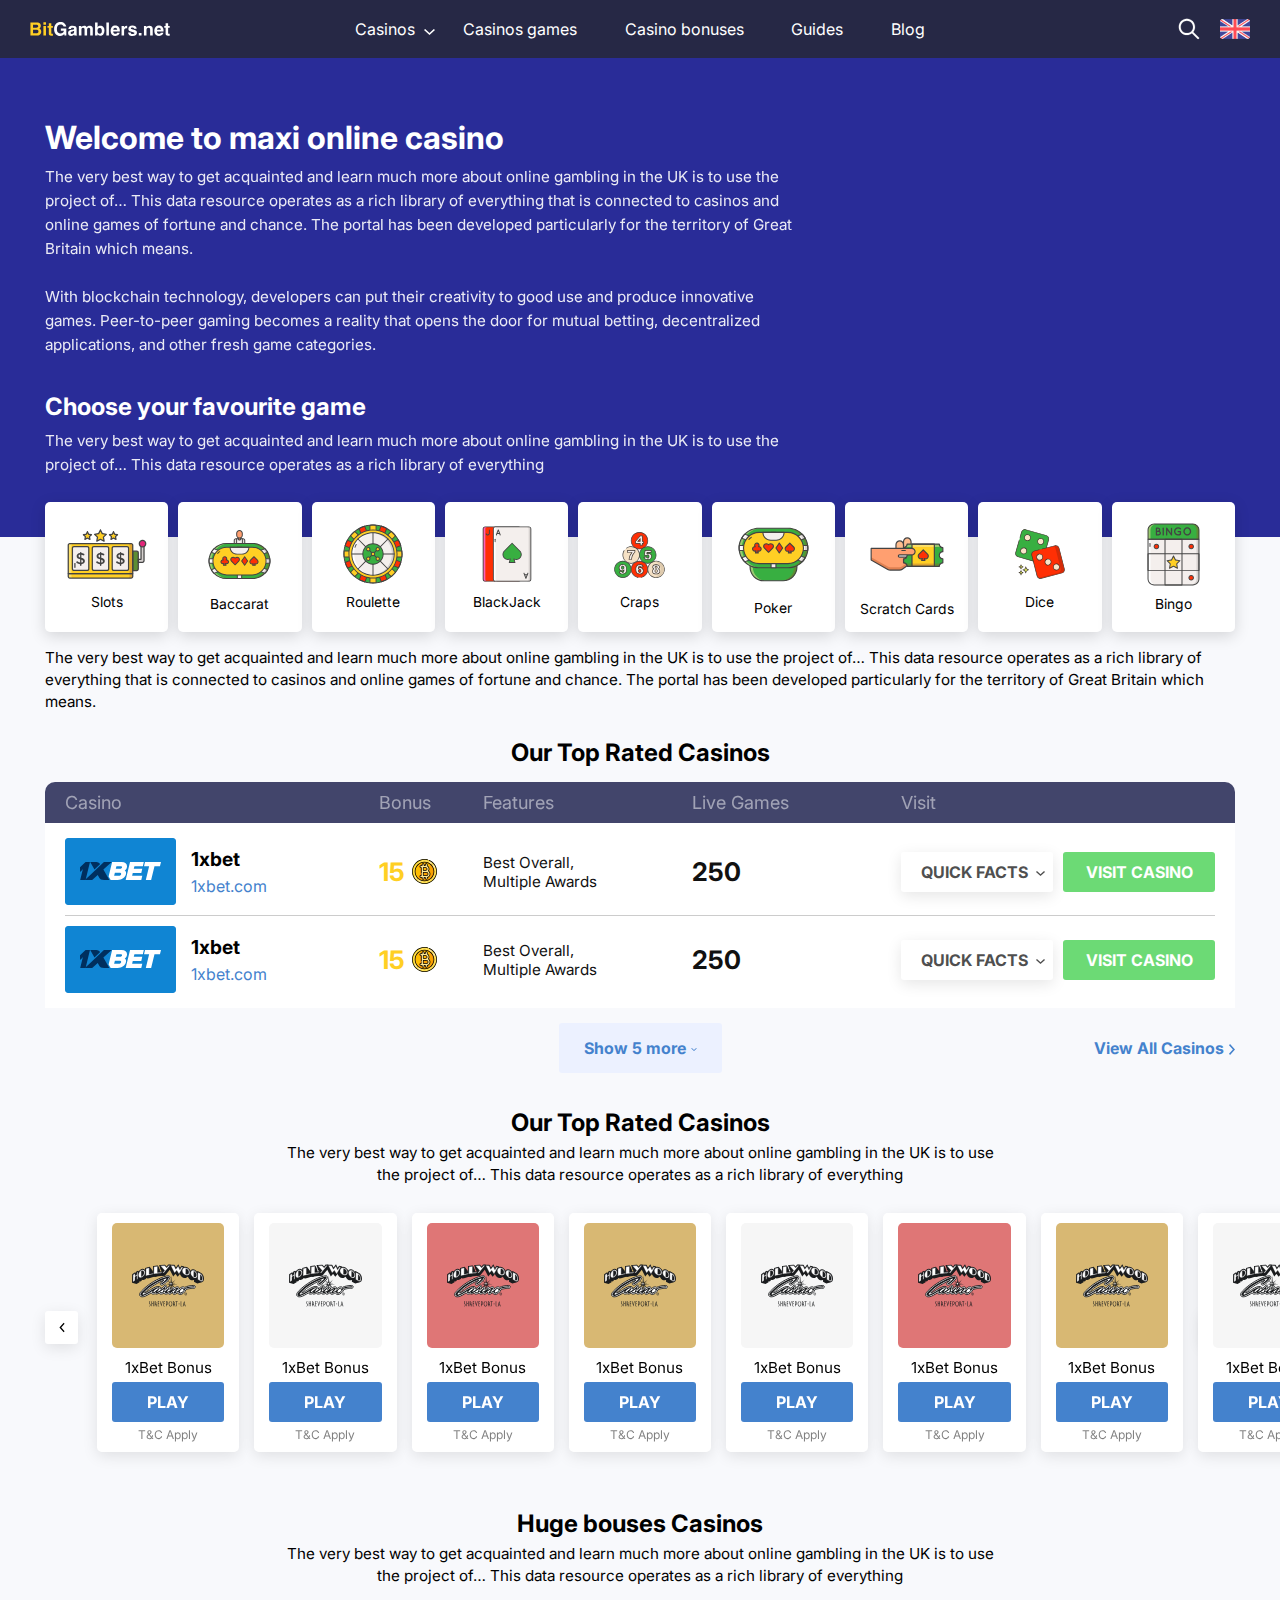
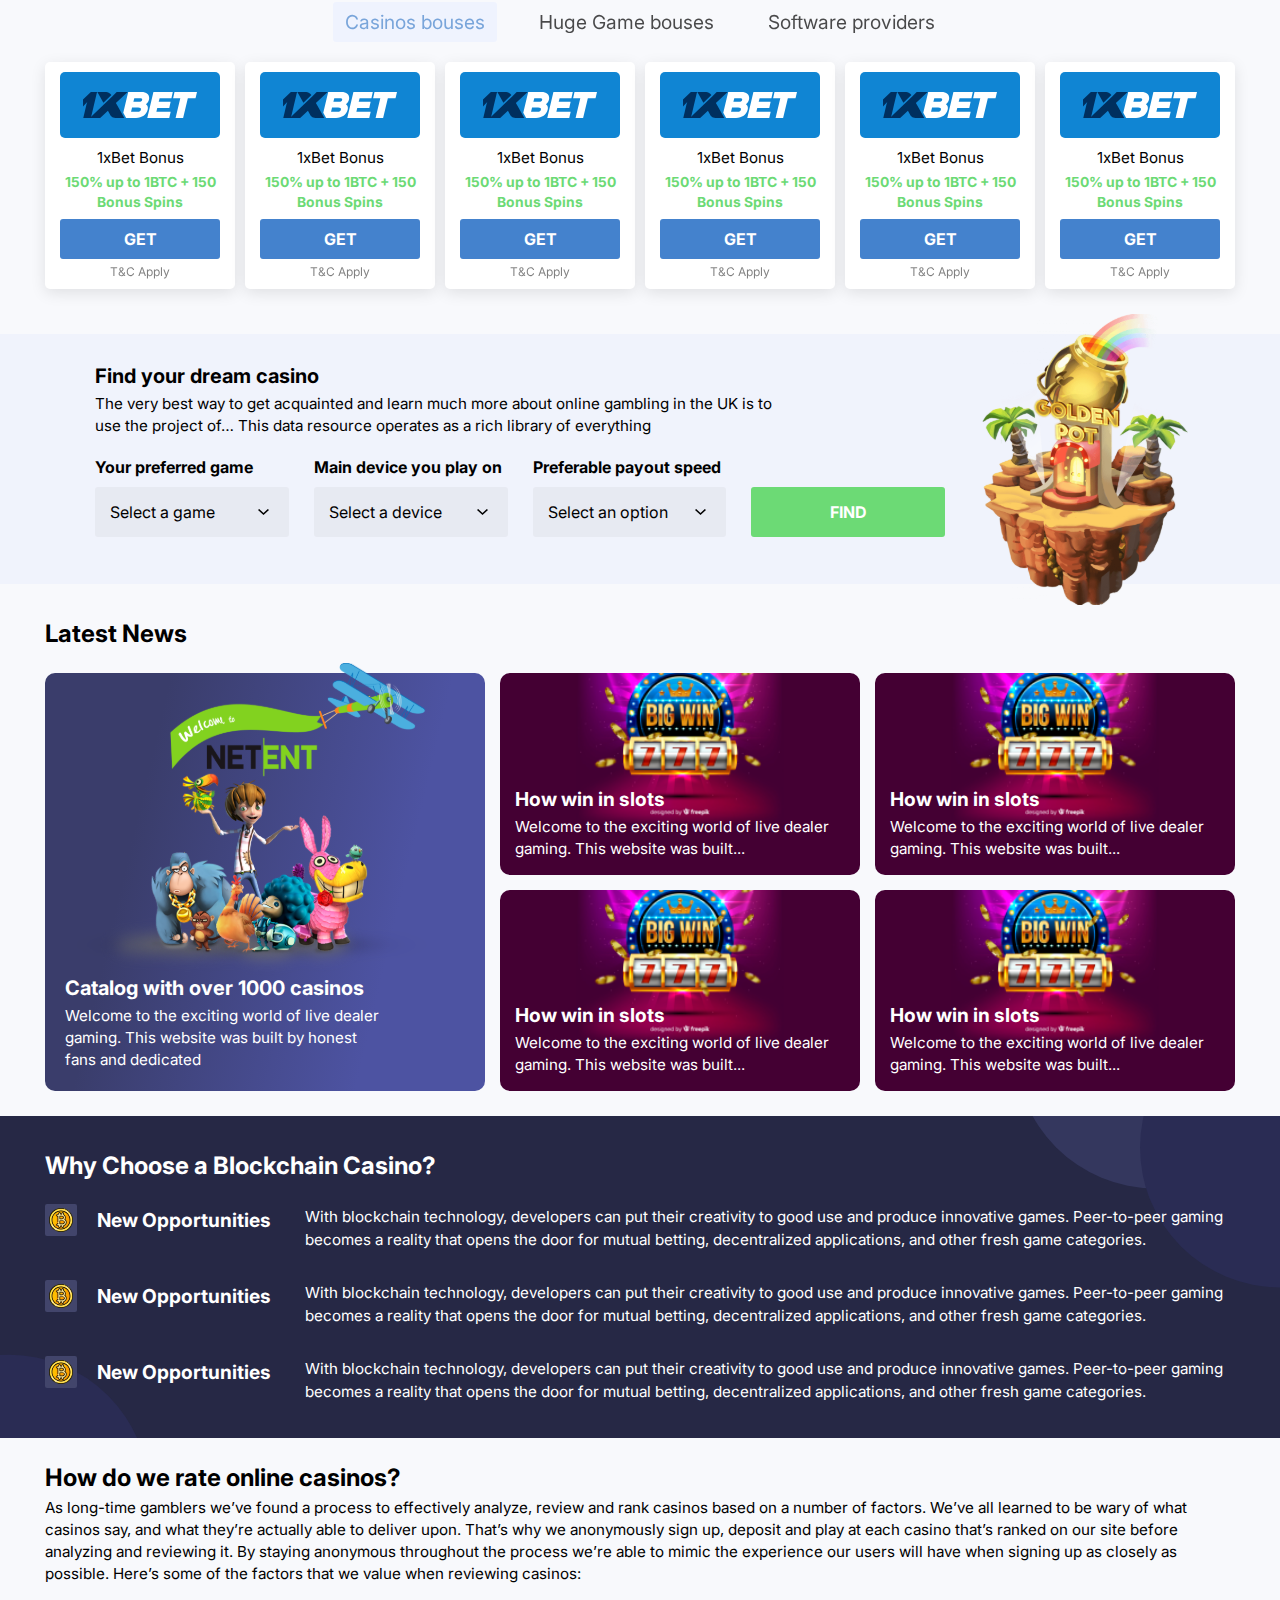
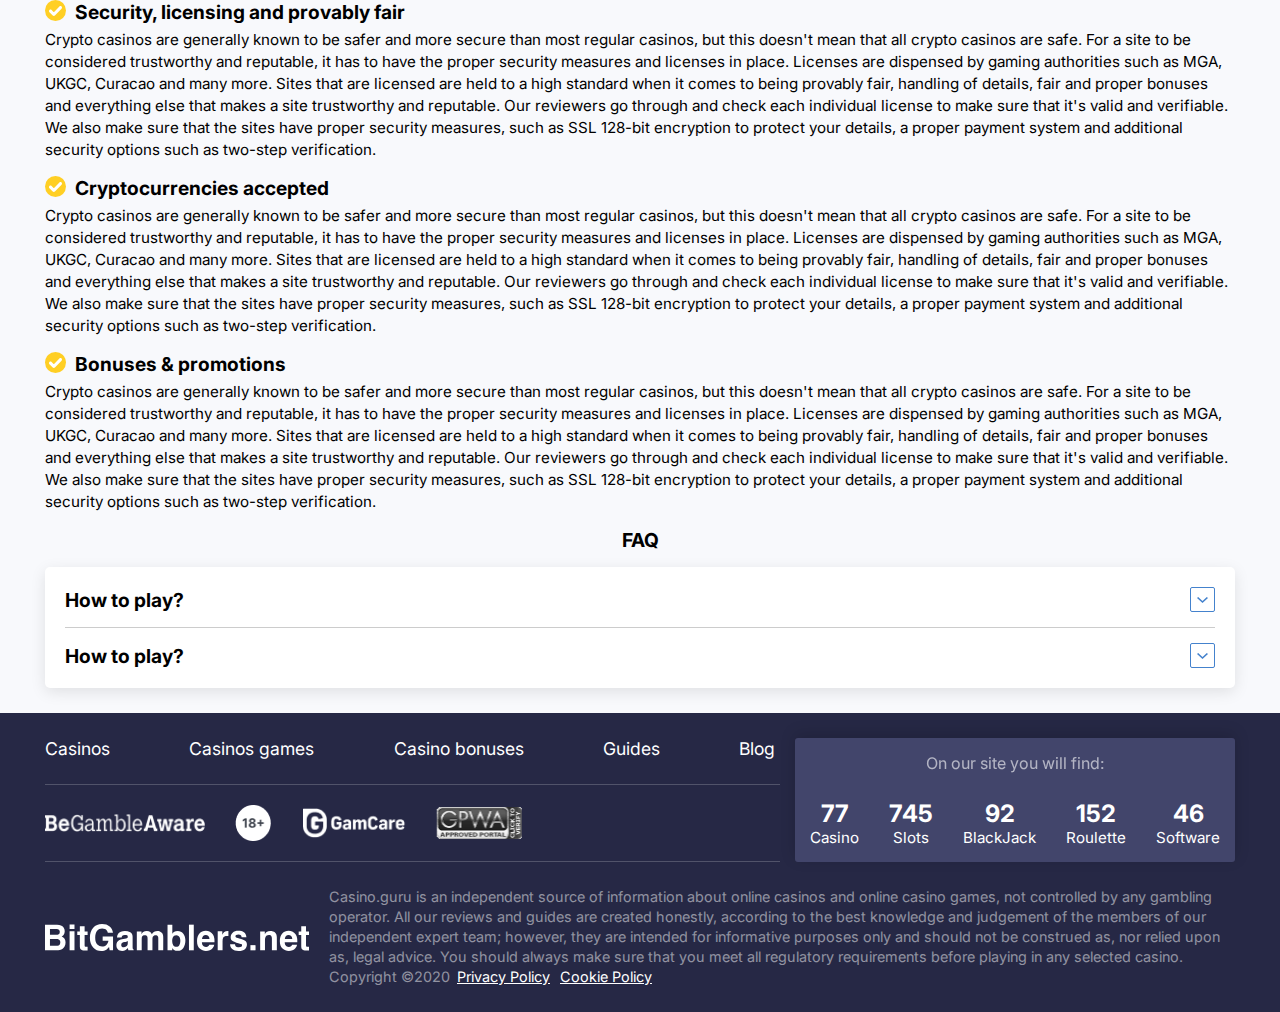
==== index.html @ ee07d85d "fix" ====
<!DOCTYPE html>
<html>

<head>
    <meta charset="utf-8">
    <meta http-equiv="X-UA-Compatible" content="IE=edge">
    <title></title>
    <meta name="description" content="">
    <meta name="viewport" content="width=device-width, initial-scale=1">
    <link rel="stylesheet" href="https://unpkg.com/swiper/swiper-bundle.min.css" />
    <link rel="stylesheet" href="css/main.css">
</head>

<body>
    <div class="wrapper">
        <header class="padding">
            <div class="container">
                <div class="header_wrap">
                    <div class="header_logo">
                        <img src="img/header/logo.svg" style="height:20px; width: 140px;" alt="logo">
                    </div>
                    <img src="img/header/menu.svg" class="call_menu" style="width: 25px; height: 18px;" alt="menu">
                    <nav class="header_nav">
                        <div class="header_mob">
                            <div class="header_mob_title">
                                <div class="header_logo">
                                    <img src="img/header/logo.svg" style="height:20px; width: 140px;" alt="logo">
                                </div>
                                <img src="img/header/close.svg" class="close_menu" style="height:17px; width: 17px;" alt="close">
                            </div>
                            <div class="header_mob_panel">
                                <form class="search_form">
                                    <input type="text" class="input_search" name="s" placeholder="Search" required>
                                    <button type="submit" class="btn_search">
                                        <img src="img/header/search.svg" style="height: 16px; width: 16px;" alt="search">
                                    </button>
                                </form>
                                <div class="call_lang">
                                    <img src="img/header/lang.png" style="width: 30px; height: 22px;" alt="lang">
                                </div>
                            </div>
                        </div>
                        <div class="select_lang_wrap">
                            <p>Select language</p>
                            <a href="#">
                                <img src="img/header/lang.png" style="width: 25px; height: 18px;" alt="lang"> English
                            </a>
                            <a href="#">
                                <img src="img/header/lang.png" style="width: 25px; height: 18px;" alt="lang"> English
                            </a>
                            <a href="#">
                                <img src="img/header/lang.png" style="width: 25px; height: 18px;" alt="lang"> English
                            </a>
                            <a href="#">
                                <img src="img/header/lang.png" style="width: 25px; height: 18px;" alt="lang"> English
                            </a>
                        </div>
                        <ul>
                            <li>
                                <a href="#">Casinos</a>
                                <ul class="sub_menu">
                                    <li>
                                        <a href="#">Casinos</a>
                                        <ul class="sub_menu_2">
                                            <li>
                                                <a href="#">Casinos</a>
                                            </li>
                                            <li>
                                                <a href="#">Casinos</a>
                                            </li>
                                            <li>
                                                <a href="#">Casinos</a>
                                            </li>
                                        </ul>
                                    </li>
                                    <li>
                                        <a href="#">Casinos</a>
                                    </li>
                                    <li>
                                        <a href="#">Casinos</a>
                                    </li>
                                    <li>
                                        <a href="#">Casinos</a>
                                    </li>
                                </ul>
                            </li>
                            <li>
                                <a href="#">Casinos games</a>
                            </li>
                            <li>
                                <a href="#">Casino bonuses</a>
                            </li>
                            <li>
                                <a href="#">Guides</a>
                            </li>
                            <li>
                                <a href="#">Blog</a>
                            </li>
                        </ul>
                    </nav>
                    <div class="header_panel">
                        <div class="search_box">
                            <div class="search_call">
                                <img src="img/header/search.svg" style="height: 22px; width: 22px;" alt="search">
                            </div>
                            <form class="search_form">
                                <input type="text" class="input_search" name="s" placeholder="Search" required>
                                <button type="submit" class="btn_search">
                                    <img src="img/header/search.svg" style="height: 16px; width: 16px;" alt="search">
                                </button>
                            </form>
                        </div>
                        <div class="lang_box">
                            <img src="img/header/lang.png" style="height: 22px; width: 30px;" alt="en">
                            <div class="hide_lang">
                                <a href="#" class="hide_lang_item">
                                    <img src="img/header/lang.png" style="height: 22px; width: 30px;" alt="en">
                                    <p>England</p>
                                </a>
                                <a href="#" class="hide_lang_item">
                                    <img src="img/header/lang.png" style="height: 22px; width: 30px;" alt="en">
                                    <p>England</p>
                                </a>
                                <a href="#" class="hide_lang_item">
                                    <img src="img/header/lang.png" style="height: 22px; width: 30px;" alt="en">
                                    <p>England</p>
                                </a>
                                <a href="#" class="hide_lang_item">
                                    <img src="img/header/lang.png" style="height: 22px; width: 30px;" alt="en">
                                    <p>England</p>
                                </a>
                            </div>
                        </div>
                    </div>
                </div>
            </div>
        </header>
        <main>
            <section class="home_section padding_sm">
                <div class="container">
                    <div class="home_section_wrap">
                        <div class="home_info_box">
                            <h1 class="info_title">Welcome to maxi online casino</h1>
                            <p class="info_text hide_text">
                                The very best way to get acquainted and learn much more about online gambling in the UK is to use the project of… This data resource operates as a rich library of everything that is connected to casinos and online games of fortune and chance. The portal
                                has been developed particularly for the territory of Great Britain which means.<br><br> With blockchain technology, developers can put their creativity to good use and produce innovative
                                games. Peer-to-peer gaming becomes a reality that opens the door for mutual betting, decentralized applications, and other fresh game categories.
                            </p>
                            <span class="show_more">Show more</span>
                            <h2 class="info_title_sm">Choose your favourite game</h2>
                            <p class="info_text">The very best way to get acquainted and learn much more about online gambling in the UK is to use the project of… This data resource operates as a rich library of everything</p>
                        </div>
                    </div>
                </div>
            </section>
            <div class="games padding_sm">
                <div class="container">
                    <div class="games_wrap">
                        <div class="games_box">
                            <img src="img/home/games_1.svg" style="width: 80px; height: 50px;" alt="games">
                            <p class="games_info">
                                Slots
                            </p>
                        </div>
                        <div class="games_box">
                            <img src="img/home/games_2.svg" style="width: 63px; height: 63px;" alt="games">
                            <p class="games_info">
                                Baccarat
                            </p>
                        </div>
                        <div class="games_box">
                            <img src="img/home/games_3.svg" style="width: 54,14px; height: 54,14px;" alt="games">
                            <p class="games_info">
                                Roulette
                            </p>
                        </div>
                        <div class="games_box">
                            <img src="img/home/games_4.svg" style="width: 56px; height: 56px;" alt="games">
                            <p class="games_info">
                                BlackJack
                            </p>
                        </div>
                        <div class="games_box">
                            <img src="img/home/games_5.svg" style="width: 57px; height: 57px;" alt="games">
                            <p class="games_info">
                                Craps
                            </p>
                        </div>
                        <div class="games_box">
                            <img src="img/home/games_6.svg" style="width: 71px; height: 71px;" alt="games">
                            <p class="games_info">
                                Poker
                            </p>
                        </div>
                        <div class="games_box">
                            <img src="img/home/games_7.svg" style="width: 74px; height: 74px;" alt="games">
                            <p class="games_info">
                                Scratch Cards
                            </p>
                        </div>
                        <div class="games_box">
                            <img src="img/home/games_8.svg" style="width: 56px; height: 56px;" alt="games">
                            <p class="games_info">
                                Dice
                            </p>
                        </div>
                        <div class="games_box">
                            <img src="img/home/games_9.svg" style="width: 52,76px; height: 63px;" alt="games">
                            <p class="games_info">
                                Bingo
                            </p>
                        </div>
                    </div>
                    <p class="games_text">
                        The very best way to get acquainted and learn much more about online gambling in the UK is to use the project of… This data resource operates as a rich library of everything that is connected to casinos and online games of fortune and chance. The portal
                        has been developed particularly for the territory of Great Britain which means.
                    </p>
                </div>
            </div>
            <section class="raiting padding_sm">
                <div class="container">
                    <h2 class="generate_casino_title">Our Top Rated Casinos</h2>
                    <div class="raiting_wrap">
                        <div class="raiting_wrap_title">
                            <p>Casino</p>
                            <p>Bonus</p>
                            <p>Features</p>
                            <p>Live Games</p>
                            <p>Visit</p>
                        </div>
                        <div class="raiting_container">
                            <div class="raiting_item_box">
                                <div class="item_short_wrap">
                                    <div class="item_img_casino">
                                        <img src="img/home/1bet2.svg" style="height: 67px; width: 111px;" alt="ibet">
                                        <div class="item_img_casino_info">
                                            <p>1xbet</p>
                                            <a href="#">1xbet.com</a>
                                        </div>
                                    </div>
                                    <div class="item_bonus_casino">
                                        <p class="hide_title">Bonus</p>
                                        <div class="item_bonus_casino_sm">
                                            <p>15</p>
                                            <img src="img/home/bit.svg" style="heigth: 25px; width: 25px;" alt="bit">
                                        </div>
                                    </div>
                                    <div class="item_features_casino">
                                        <p class="hide_title">Features</p>
                                        <p>Best Overall, Multiple Awards</p>
                                    </div>
                                    <div class="item_live_casino">
                                        <p class="hide_title">Live Games</p>
                                        <p class="item_live_casino_text">250</p>
                                    </div>
                                    <div class="item_btn_casino">
                                        <a href="#" class="call_hide_item">Quick facts <img src="img/home/arr_btn_3.svg" style="width: 9px; height: 11px;" alt="arr"></a>
                                        <a href="#" class="link_item">VISIT casino</a>
                                    </div>
                                </div>
                                <div class="item_hide_wrap">
                                    <div class="hide_container">
                                        <div class="item_hide_info">
                                            <p class="item_hide_title">About BitStarz</p>
                                            <p class="item_hide_text">Unlike some run-of-the-mill gambling sites out there, BitStarz offers a complete playing experience. Arguably one of the best Bitcoin casinos overall, it includes a vast selection of games from all the top providers,
                                                and it's full of mouth-watering promotions. It asks you to "Dream big, win bigger," and it lives up to this ambitious slogan with accolades such as the Best Online Casino Award (2018) and the Player's Choice
                                                Award (2019).</p>
                                        </div>
                                        <div class="item_hide_list">
                                            <p class="item_hide_title">About BitStarz</p>
                                            <ul>
                                                <li class="plus">Comfortable selection of 1,000+ games</li>
                                                <li class="minus">Comfortable selection of 1,000+ games</li>
                                                <li class="plus">Comfortable selection of 1,000+ games</li>
                                                <li class="minus">Comfortable selection of 1,000+ games</li>
                                                <li class="plus">Comfortable selection of 1,000+ games</li>
                                                <li class="minus">Comfortable selection of 1,000+ games</li>
                                            </ul>
                                        </div>
                                        <div class="item_hide_quick">
                                            <p class="item_hide_title">Quick info</p>
                                            <div class="quick_box">
                                                <p class="quick_title">Website</p>
                                                <a href="www.casino7171.com" class="quick_item">www.casino7171.com</a>
                                            </div>
                                            <div class="quick_box">
                                                <p class="quick_title">Languages</p>
                                                <p class="quick_item">English</p>
                                            </div>
                                            <div class="quick_box">
                                                <p class="quick_title">Support contacts </p>
                                                <a href="mailto:service@allbritishcasin" class="quick_item sup">service@allbritishcasin...</a>
                                            </div>
                                            <div class="quick_box">
                                                <p class="quick_title">Welcome bonus</p>
                                                <p class="quick_item">100% up to £100</p>
                                            </div>
                                            <div class="quick_box">
                                                <p class="quick_title">Minimal deposit</p>
                                                <p class="quick_item">£10</p>
                                            </div>
                                            <div class="quick_box">
                                                <p class="quick_title">Number of games</p>
                                                <p class="quick_item">30+</p>
                                            </div>
                                        </div>
                                    </div>
                                    <div class="hide_btn_wrap">
                                        <a href="#" class="hide_btn">Read full review</a>
                                    </div>
                                </div>
                            </div>
                            <div class="raiting_item_box">
                                <div class="item_short_wrap">
                                    <div class="item_img_casino">
                                        <img src="img/home/1bet2.svg" style="height: 67px; width: 111px;" alt="ibet">
                                        <div class="item_img_casino_info">
                                            <p>1xbet</p>
                                            <a href="#">1xbet.com</a>
                                        </div>
                                    </div>
                                    <div class="item_bonus_casino">
                                        <p class="hide_title">Bonus</p>
                                        <div class="item_bonus_casino_sm">
                                            <p>15</p>
                                            <img src="img/home/bit.svg" style="heigth: 25px; width: 25px;" alt="bit">
                                        </div>
                                    </div>
                                    <div class="item_features_casino">
                                        <p class="hide_title">Features</p>
                                        <p>Best Overall, Multiple Awards</p>
                                    </div>
                                    <div class="item_live_casino">
                                        <p class="hide_title">Live Games</p>
                                        <p class="item_live_casino_text">250</p>
                                    </div>
                                    <div class="item_btn_casino">
                                        <a href="#" class="call_hide_item">Quick facts <img src="img/home/arr_btn_3.svg" style="width: 9px; height: 11px;" alt="arr"></a>
                                        <a href="#" class="link_item">VISIT casino</a>
                                    </div>
                                </div>
                                <div class="item_hide_wrap">
                                    <div class="hide_container">
                                        <div class="item_hide_info">
                                            <p class="item_hide_title">About BitStarz</p>
                                            <p class="item_hide_text">Unlike some run-of-the-mill gambling sites out there, BitStarz offers a complete playing experience. Arguably one of the best Bitcoin casinos overall, it includes a vast selection of games from all the top providers,
                                                and it's full of mouth-watering promotions. It asks you to "Dream big, win bigger," and it lives up to this ambitious slogan with accolades such as the Best Online Casino Award (2018) and the Player's Choice
                                                Award (2019).</p>
                                        </div>
                                        <div class="item_hide_list">
                                            <p class="item_hide_title">About BitStarz</p>
                                            <ul>
                                                <li class="plus">Comfortable selection of 1,000+ games</li>
                                                <li class="minus">Comfortable selection of 1,000+ games</li>
                                                <li class="plus">Comfortable selection of 1,000+ games</li>
                                                <li class="minus">Comfortable selection of 1,000+ games</li>
                                                <li class="plus">Comfortable selection of 1,000+ games</li>
                                                <li class="minus">Comfortable selection of 1,000+ games</li>
                                            </ul>
                                        </div>
                                        <div class="item_hide_quick">
                                            <p class="item_hide_title">Quick info</p>
                                            <div class="quick_box">
                                                <p class="quick_title">Website</p>
                                                <a href="www.casino7171.com" class="quick_item">www.casino7171.com</a>
                                            </div>
                                            <div class="quick_box">
                                                <p class="quick_title">Languages</p>
                                                <p class="quick_item">English</p>
                                            </div>
                                            <div class="quick_box">
                                                <p class="quick_title">Support contacts </p>
                                                <a href="mailto:service@allbritishcasin" class="quick_item sup">service@allbritishcasin...</a>
                                            </div>
                                            <div class="quick_box">
                                                <p class="quick_title">Welcome bonus</p>
                                                <p class="quick_item">100% up to £100</p>
                                            </div>
                                            <div class="quick_box">
                                                <p class="quick_title">Minimal deposit</p>
                                                <p class="quick_item">£10</p>
                                            </div>
                                            <div class="quick_box">
                                                <p class="quick_title">Number of games</p>
                                                <p class="quick_item">30+</p>
                                            </div>
                                        </div>
                                    </div>
                                    <div class="hide_btn_wrap">
                                        <a href="#" class="hide_btn">Read full review</a>
                                    </div>
                                </div>
                            </div>
                        </div>
                        <div class="raiting_btn_wrap">
                            <a href="#" class="show_more">Show 5 more <img src="img/home/arr_btn_1.svg" style="width: 6px; height:11px;" alt="arr"></a>
                            <a href="#" class="view_all">View All Casinos <img src="img/home/arr_btn_2.svg" style="width: 6px; height:11px;" alt="arr"></a>
                        </div>
                    </div>
                </div>
            </section>
            <section class="generate_casino padding_sm">
                <div class="container">
                    <h3 class="generate_casino_title">Our Top Rated Casinos</h3>
                    <p class="generate_casino_text">The very best way to get acquainted and learn much more about online gambling in the UK is to use the project of… This data resource operates as a rich library of everything</p>
                    <div class="generate_casino_slider">
                        <span class="left_slider">
                            <img src="img/home/slider_left.svg" style="width:6px; height:11px;" alt="left">
                        </span>
                        <div class="swiper-container swiper_casino">
                            <div class="swiper-wrapper">
                                <!-- Slides -->
                                <div class="swiper-slide">
                                    <div class="generate_casino_box">
                                        <div class="generate_brend_img" style="background: #D8B873;">
                                            <img src="img/home/holl.svg" style="width: 83,61px; height:49,66px" alt="icon">
                                        </div>
                                        <p class="generate_casino_title">1xBet Bonus</p>
                                        <a href="#" class="generate_casino_btn">Play</a>
                                        <a href="#" class="generate_casino_info">T&C Apply</a>
                                    </div>
                                </div>
                                <div class="swiper-slide">
                                    <div class="generate_casino_box">
                                        <div class="generate_brend_img" style="background: #F6F6F6;">
                                            <img src="img/home/holl.svg" style="width: 83,61px; height:49,66px" alt="icon">
                                        </div>
                                        <p class="generate_casino_title">1xBet Bonus</p>
                                        <a href="#" class="generate_casino_btn">Play</a>
                                        <a href="#" class="generate_casino_info">T&C Apply</a>
                                    </div>
                                </div>
                                <div class="swiper-slide">
                                    <div class="generate_casino_box">
                                        <div class="generate_brend_img" style="background: #DF7676;">
                                            <img src="img/home/holl.svg" style="width: 83,61px; height:49,66px" alt="icon">
                                        </div>
                                        <p class="generate_casino_title">1xBet Bonus</p>
                                        <a href="#" class="generate_casino_btn">Play</a>
                                        <a href="#" class="generate_casino_info">T&C Apply</a>
                                    </div>
                                </div>
                                <div class="swiper-slide">
                                    <div class="generate_casino_box">
                                        <div class="generate_brend_img" style="background: #D8B873;">
                                            <img src="img/home/holl.svg" style="width: 83,61px; height:49,66px" alt="icon">
                                        </div>
                                        <p class="generate_casino_title">1xBet Bonus</p>
                                        <a href="#" class="generate_casino_btn">Play</a>
                                        <a href="#" class="generate_casino_info">T&C Apply</a>
                                    </div>
                                </div>
                                <div class="swiper-slide">
                                    <div class="generate_casino_box">
                                        <div class="generate_brend_img" style="background: #F6F6F6;">
                                            <img src="img/home/holl.svg" style="width: 83,61px; height:49,66px" alt="icon">
                                        </div>
                                        <p class="generate_casino_title">1xBet Bonus</p>
                                        <a href="#" class="generate_casino_btn">Play</a>
                                        <a href="#" class="generate_casino_info">T&C Apply</a>
                                    </div>
                                </div>
                                <div class="swiper-slide">
                                    <div class="generate_casino_box">
                                        <div class="generate_brend_img" style="background: #DF7676;">
                                            <img src="img/home/holl.svg" style="width: 83,61px; height:49,66px" alt="icon">
                                        </div>
                                        <p class="generate_casino_title">1xBet Bonus</p>
                                        <a href="#" class="generate_casino_btn">Play</a>
                                        <a href="#" class="generate_casino_info">T&C Apply</a>
                                    </div>
                                </div>
                                <div class="swiper-slide">
                                    <div class="generate_casino_box">
                                        <div class="generate_brend_img" style="background: #D8B873;">
                                            <img src="img/home/holl.svg" style="width: 83,61px; height:49,66px" alt="icon">
                                        </div>
                                        <p class="generate_casino_title">1xBet Bonus</p>
                                        <a href="#" class="generate_casino_btn">Play</a>
                                        <a href="#" class="generate_casino_info">T&C Apply</a>
                                    </div>
                                </div>
                                <div class="swiper-slide">
                                    <div class="generate_casino_box">
                                        <div class="generate_brend_img" style="background: #F6F6F6;">
                                            <img src="img/home/holl.svg" style="width: 83,61px; height:49,66px" alt="icon">
                                        </div>
                                        <p class="generate_casino_title">1xBet Bonus</p>
                                        <a href="#" class="generate_casino_btn">Play</a>
                                        <a href="#" class="generate_casino_info">T&C Apply</a>
                                    </div>
                                </div>
                                <div class="swiper-slide">
                                    <div class="generate_casino_box">
                                        <div class="generate_brend_img" style="background: #DF7676;">
                                            <img src="img/home/holl.svg" style="width: 83,61px; height:49,66px" alt="icon">
                                        </div>
                                        <p class="generate_casino_title">1xBet Bonus</p>
                                        <a href="#" class="generate_casino_btn">Play</a>
                                        <a href="#" class="generate_casino_info">T&C Apply</a>
                                    </div>
                                </div>
                                <div class="swiper-slide">
                                    <div class="generate_casino_box">
                                        <div class="generate_brend_img" style="background: #D8B873;">
                                            <img src="img/home/holl.svg" style="width: 83,61px; height:49,66px" alt="icon">
                                        </div>
                                        <p class="generate_casino_title">1xBet Bonus</p>
                                        <a href="#" class="generate_casino_btn">Play</a>
                                        <a href="#" class="generate_casino_info">T&C Apply</a>
                                    </div>
                                </div>
                                <div class="swiper-slide">
                                    <div class="generate_casino_box">
                                        <div class="generate_brend_img" style="background: #F6F6F6;">
                                            <img src="img/home/holl.svg" style="width: 83,61px; height:49,66px" alt="icon">
                                        </div>
                                        <p class="generate_casino_title">1xBet Bonus</p>
                                        <a href="#" class="generate_casino_btn">Play</a>
                                        <a href="#" class="generate_casino_info">T&C Apply</a>
                                    </div>
                                </div>
                                <div class="swiper-slide">
                                    <div class="generate_casino_box">
                                        <div class="generate_brend_img" style="background: #DF7676;">
                                            <img src="img/home/holl.svg" style="width: 83,61px; height:49,66px" alt="icon">
                                        </div>
                                        <p class="generate_casino_title">1xBet Bonus</p>
                                        <a href="#" class="generate_casino_btn">Play</a>
                                        <a href="#" class="generate_casino_info">T&C Apply</a>
                                    </div>
                                </div>
                            </div>
                            <div class="swiper-pagination"></div>
                        </div>
                        <span class="right_slider">
                            <img src="img/home/slider_right.svg" style="width:6px; height:11px;" alt="right">
                        </span>
                    </div>
                </div>
            </section>
            <section class="generate_casino padding_sm">
                <div class="container">
                    <h3 class="generate_casino_title">Huge bouses Casinos</h3>
                    <p class="generate_casino_text">The very best way to get acquainted and learn much more about online gambling in the UK is to use the project of… This data resource operates as a rich library of everything</p>
                    <div class="generate_casino_tab">

                        <ul class="tabs__caption">
                            <li class="active">Casinos bouses</li>
                            <li>Huge Game bouses</li>
                            <li>Software providers</li>
                        </ul>

                        <div class="tabs__content active">
                            <div class="generate_casino_wrap">
                                <div class="generate_casino_box">
                                    <div class="generate_casino_img">
                                        <img src="img/home/1bet.svg" style="width: 115px; height:26px" alt="1bet">
                                    </div>
                                    <p class="generate_casino_title">1xBet Bonus</p>
                                    <p class="generate_casino_bonus">150% up to 1BTC + 150 Bonus Spins</p>
                                    <a href="#" class="generate_casino_btn">Get</a>
                                    <a href="#" class="generate_casino_info">T&C Apply</a>
                                </div>
                                <div class="generate_casino_box">
                                    <div class="generate_casino_img">
                                        <img src="img/home/1bet.svg" style="width: 115px; height:26px" alt="1bet">
                                    </div>
                                    <p class="generate_casino_title">1xBet Bonus</p>
                                    <p class="generate_casino_bonus">150% up to 1BTC + 150 Bonus Spins</p>
                                    <a href="#" class="generate_casino_btn">Get</a>
                                    <p class="generate_casino_info">T&C Apply</p>
                                </div>
                                <div class="generate_casino_box">
                                    <div class="generate_casino_img">
                                        <img src="img/home/1bet.svg" style="width: 115px; height:26px" alt="1bet">
                                    </div>
                                    <p class="generate_casino_title">1xBet Bonus</p>
                                    <p class="generate_casino_bonus">150% up to 1BTC + 150 Bonus Spins</p>
                                    <a href="#" class="generate_casino_btn">Get</a>
                                    <p class="generate_casino_info">T&C Apply</p>
                                </div>
                                <div class="generate_casino_box">
                                    <div class="generate_casino_img">
                                        <img src="img/home/1bet.svg" style="width: 115px; height:26px" alt="1bet">
                                    </div>
                                    <p class="generate_casino_title">1xBet Bonus</p>
                                    <p class="generate_casino_bonus">150% up to 1BTC + 150 Bonus Spins</p>
                                    <a href="#" class="generate_casino_btn">Get</a>
                                    <p class="generate_casino_info">T&C Apply</p>
                                </div>
                                <div class="generate_casino_box">
                                    <div class="generate_casino_img">
                                        <img src="img/home/1bet.svg" style="width: 115px; height:26px" alt="1bet">
                                    </div>
                                    <p class="generate_casino_title">1xBet Bonus</p>
                                    <p class="generate_casino_bonus">150% up to 1BTC + 150 Bonus Spins</p>
                                    <a href="#" class="generate_casino_btn">Get</a>
                                    <p class="generate_casino_info">T&C Apply</p>
                                </div>
                                <div class="generate_casino_box">
                                    <div class="generate_casino_img">
                                        <img src="img/home/1bet.svg" style="width: 115px; height:26px" alt="1bet">
                                    </div>
                                    <p class="generate_casino_title">1xBet Bonus</p>
                                    <p class="generate_casino_bonus">150% up to 1BTC + 150 Bonus Spins</p>
                                    <a href="#" class="generate_casino_btn">Get</a>
                                    <p class="generate_casino_info">T&C Apply</p>
                                </div>
                            </div>
                        </div>

                        <div class="tabs__content">
                            <div class="generate_casino_wrap">
                                <div class="generate_casino_box">
                                    <div class="generate_casino_img">
                                        <img src="img/home/1bet.svg" style="width: 115px; height:26px" alt="1bet">
                                    </div>
                                    <p class="generate_casino_title">1xBet Bonus</p>
                                    <p class="generate_casino_bonus">150% up to 1BTC + 150 Bonus Spins</p>
                                    <a href="#" class="generate_casino_btn">Get</a>
                                    <p class="generate_casino_info">T&C Apply</p>
                                </div>
                                <div class="generate_casino_box">
                                    <div class="generate_casino_img">
                                        <img src="img/home/1bet.svg" style="width: 115px; height:26px" alt="1bet">
                                    </div>
                                    <p class="generate_casino_title">1xBet Bonus</p>
                                    <p class="generate_casino_bonus">150% up to 1BTC + 150 Bonus Spins</p>
                                    <a href="#" class="generate_casino_btn">Get</a>
                                    <p class="generate_casino_info">T&C Apply</p>
                                </div>
                                <div class="generate_casino_box">
                                    <div class="generate_casino_img">
                                        <img src="img/home/1bet.svg" style="width: 115px; height:26px" alt="1bet">
                                    </div>
                                    <p class="generate_casino_title">1xBet Bonus</p>
                                    <p class="generate_casino_bonus">150% up to 1BTC + 150 Bonus Spins</p>
                                    <a href="#" class="generate_casino_btn">Get</a>
                                    <p class="generate_casino_info">T&C Apply</p>
                                </div>
                                <div class="generate_casino_box">
                                    <div class="generate_casino_img">
                                        <img src="img/home/1bet.svg" style="width: 115px; height:26px" alt="1bet">
                                    </div>
                                    <p class="generate_casino_title">1xBet Bonus</p>
                                    <p class="generate_casino_bonus">150% up to 1BTC + 150 Bonus Spins</p>
                                    <a href="#" class="generate_casino_btn">Get</a>
                                    <p class="generate_casino_info">T&C Apply</p>
                                </div>
                                <div class="generate_casino_box">
                                    <div class="generate_casino_img">
                                        <img src="img/home/1bet.svg" style="width: 115px; height:26px" alt="1bet">
                                    </div>
                                    <p class="generate_casino_title">1xBet Bonus</p>
                                    <p class="generate_casino_bonus">150% up to 1BTC + 150 Bonus Spins</p>
                                    <a href="#" class="generate_casino_btn">Get</a>
                                    <p class="generate_casino_info">T&C Apply</p>
                                </div>
                                <div class="generate_casino_box">
                                    <div class="generate_casino_img">
                                        <img src="img/home/1bet.svg" style="width: 115px; height:26px" alt="1bet">
                                    </div>
                                    <p class="generate_casino_title">1xBet Bonus</p>
                                    <p class="generate_casino_bonus">150% up to 1BTC + 150 Bonus Spins</p>
                                    <a href="#" class="generate_casino_btn">Get</a>
                                    <p class="generate_casino_info">T&C Apply</p>
                                </div>
                            </div>
                        </div>

                        <div class="tabs__content">
                            <div class="generate_casino_wrap">
                                <div class="generate_casino_box">
                                    <div class="generate_casino_img">
                                        <img src="img/home/1bet.svg" style="width: 115px; height:26px" alt="1bet">
                                    </div>
                                    <p class="generate_casino_title">1xBet Bonus</p>
                                    <p class="generate_casino_bonus">150% up to 1BTC + 150 Bonus Spins</p>
                                    <a href="#" class="generate_casino_btn">Get</a>
                                    <p class="generate_casino_info">T&C Apply</p>
                                </div>
                                <div class="generate_casino_box">
                                    <div class="generate_casino_img">
                                        <img src="img/home/1bet.svg" style="width: 115px; height:26px" alt="1bet">
                                    </div>
                                    <p class="generate_casino_title">1xBet Bonus</p>
                                    <p class="generate_casino_bonus">150% up to 1BTC + 150 Bonus Spins</p>
                                    <a href="#" class="generate_casino_btn">Get</a>
                                    <p class="generate_casino_info">T&C Apply</p>
                                </div>
                                <div class="generate_casino_box">
                                    <div class="generate_casino_img">
                                        <img src="img/home/1bet.svg" style="width: 115px; height:26px" alt="1bet">
                                    </div>
                                    <p class="generate_casino_title">1xBet Bonus</p>
                                    <p class="generate_casino_bonus">150% up to 1BTC + 150 Bonus Spins</p>
                                    <a href="#" class="generate_casino_btn">Get</a>
                                    <p class="generate_casino_info">T&C Apply</p>
                                </div>
                                <div class="generate_casino_box">
                                    <div class="generate_casino_img">
                                        <img src="img/home/1bet.svg" style="width: 115px; height:26px" alt="1bet">
                                    </div>
                                    <p class="generate_casino_title">1xBet Bonus</p>
                                    <p class="generate_casino_bonus">150% up to 1BTC + 150 Bonus Spins</p>
                                    <a href="#" class="generate_casino_btn">Get</a>
                                    <p class="generate_casino_info">T&C Apply</p>
                                </div>
                                <div class="generate_casino_box">
                                    <div class="generate_casino_img">
                                        <img src="img/home/1bet.svg" style="width: 115px; height:26px" alt="1bet">
                                    </div>
                                    <p class="generate_casino_title">1xBet Bonus</p>
                                    <p class="generate_casino_bonus">150% up to 1BTC + 150 Bonus Spins</p>
                                    <a href="#" class="generate_casino_btn">Get</a>
                                    <p class="generate_casino_info">T&C Apply</p>
                                </div>
                                <div class="generate_casino_box">
                                    <div class="generate_casino_img">
                                        <img src="img/home/1bet.svg" style="width: 115px; height:26px" alt="1bet">
                                    </div>
                                    <p class="generate_casino_title">1xBet Bonus</p>
                                    <p class="generate_casino_bonus">150% up to 1BTC + 150 Bonus Spins</p>
                                    <a href="#" class="generate_casino_btn">Get</a>
                                    <p class="generate_casino_info">T&C Apply</p>
                                </div>
                            </div>
                        </div>

                    </div>
                </div>
            </section>
            <section class="find padding_sm">
                <div class="container">
                    <div class="find_wrap">
                        <div class="find_box">
                            <h3 class="find_title">Find your dream casino</h3>
                            <p class="find_text">The very best way to get acquainted and learn much more about online gambling in the UK is to use the project of… This data resource operates as a rich library of everything</p>
                            <form class="find_form">
                                <div class="form_select_box">
                                    <p>Your preferred game</p>
                                    <div class="form_select">
                                        <select name="">
                                            <option value="">Select a game</option>
                                            <option value="">Select a game</option>
                                            <option value="">Select a game</option>
                                        </select>
                                    </div>
                                </div>
                                <div class="form_select_box">
                                    <p>Main device you play on</p>
                                    <div class="form_select">
                                        <select name="">
                                            <option value="">Select a device</option>
                                            <option value="">Select a game</option>
                                            <option value="">Select a game</option>
                                        </select>
                                    </div>
                                </div>
                                <div class="form_select_box">
                                    <p>Preferable payout speed</p>
                                    <div class="form_select">
                                        <select name="">
                                            <option value="">Select an option</option>
                                            <option value="">Select a game</option>
                                            <option value="">Select a game</option>
                                        </select>
                                    </div>
                                </div>
                                <button type="submit" class="form_send">
                                    Find
                                </button>
                            </form>
                        </div>
                        <div class="find_img">
                            <img src="img/home/find.svg" style="width: 206px; height: 291px;" alt="find">
                        </div>
                    </div>
                </div>
            </section>
            <section class="latest_news padding_sm">
                <div class="container">
                    <h3 class="latest_news_title">Latest News</h3>
                    <div class="latest_news_wrap">
                        <div class="latest_xl_news">
                            <div class="xl_news_box">
                                <img src="img/home/xl_news.svg" style="width:362px; height: 313px;" class="xl_news_img" alt="news">
                                <a href="#" class="xl_news_title">Catalog with over 1000 casinos</a>
                                <p class="xl_news_text">Welcome to the exciting world of live dealer gaming. This website was built by honest fans and dedicated</p>
                            </div>
                        </div>
                        <div class="latest_sm_news">
                            <div class="sm_news_box" style="background: url(/../img/home/sm_post.png); background-repeat: no-repeat; background-size: cover; background-position: center;">
                                <a href="#" class="sm_news_title">How win in slots</a>
                                <p class="sm_news_text">Welcome to the exciting world of live dealer gaming. This website was built...</p>
                            </div>
                            <div class="sm_news_box" style="background: url(/../img/home/sm_post.png); background-repeat: no-repeat; background-size: cover; background-position: center;">
                                <a href="#" class="sm_news_title">How win in slots</a>
                                <p class="sm_news_text">Welcome to the exciting world of live dealer gaming. This website was built...</p>
                            </div>
                            <div class="sm_news_box" style="background: url(/../img/home/sm_post.png); background-repeat: no-repeat; background-size: cover; background-position: center;">
                                <a href="#" class="sm_news_title">How win in slots</a>
                                <p class="sm_news_text">Welcome to the exciting world of live dealer gaming. This website was built...</p>
                            </div>
                            <div class="sm_news_box" style="background: url(/../img/home/sm_post.png); background-repeat: no-repeat; background-size: cover; background-position: center;">
                                <a href="#" class="sm_news_title">How win in slots</a>
                                <p class="sm_news_text">Welcome to the exciting world of live dealer gaming. This website was built...</p>
                            </div>
                        </div>
                    </div>
                </div>
            </section>
            <section class="about padding_sm">
                <div class="container">
                    <h3 class="about_title">Why Choose a Blockchain Casino?</h3>
                    <div class="about_wrap">
                        <div class="about_box">
                            <p class="about_title_sm">
                                <span><img src="img/home/bitoc.svg" style="height: 24px; width:24px" alt="bitoc"></span> New Opportunities</p>
                            <p class="about_text">With blockchain technology, developers can put their creativity to good use and produce innovative games. Peer-to-peer gaming becomes a reality that opens the door for mutual betting, decentralized applications, and other fresh
                                game categories.</p>
                        </div>
                        <div class="about_box">
                            <p class="about_title_sm">
                                <span><img src="img/home/bitoc.svg" style="height: 24px; width:24px" alt="bitoc"></span> New Opportunities</p>
                            <p class="about_text">With blockchain technology, developers can put their creativity to good use and produce innovative games. Peer-to-peer gaming becomes a reality that opens the door for mutual betting, decentralized applications, and other fresh
                                game categories.</p>
                        </div>
                        <div class="about_box">
                            <p class="about_title_sm">
                                <span><img src="img/home/bitoc.svg" style="height: 24px; width:24px" alt="bitoc"></span> New Opportunities</p>
                            <p class="about_text">With blockchain technology, developers can put their creativity to good use and produce innovative games. Peer-to-peer gaming becomes a reality that opens the door for mutual betting, decentralized applications, and other fresh
                                game categories.</p>
                        </div>
                    </div>
                </div>
            </section>
            <section class="description padding_sm">
                <div class="container">
                    <div class="description_wrap">
                        <h3 class="description_title">How do we rate online casinos?</h3>
                        <p class="description_text">As long-time gamblers we’ve found a process to effectively analyze, review and rank casinos based on a number of factors. We’ve all learned to be wary of what casinos say, and what they’re actually able to deliver upon. That’s
                            why we anonymously sign up, deposit and play at each casino that’s ranked on our site before analyzing and reviewing it. By staying anonymous throughout the process we’re able to mimic the experience our users will have when
                            signing up as closely as possible. Here’s some of the factors that we value when reviewing casinos:</p>
                        <p class="description_title_sm">
                            Security, licensing and provably fair
                        </p>
                        <p class="description_text">Crypto casinos are generally known to be safer and more secure than most regular casinos, but this doesn't mean that all crypto casinos are safe. For a site to be considered trustworthy and reputable, it has to have the proper
                            security measures and licenses in place. Licenses are dispensed by gaming authorities such as MGA, UKGC, Curacao and many more. Sites that are licensed are held to a high standard when it comes to being provably fair, handling
                            of details, fair and proper bonuses and everything else that makes a site trustworthy and reputable. Our reviewers go through and check each individual license to make sure that it's valid and verifiable. We also make sure
                            that the sites have proper security measures, such as SSL 128-bit encryption to protect your details, a proper payment system and additional security options such as two-step verification.</p>
                        <p class="description_title_sm">
                            Cryptocurrencies accepted
                        </p>
                        <p class="description_text">
                            Crypto casinos are generally known to be safer and more secure than most regular casinos, but this doesn't mean that all crypto casinos are safe. For a site to be considered trustworthy and reputable, it has to have the proper security measures and licenses
                            in place. Licenses are dispensed by gaming authorities such as MGA, UKGC, Curacao and many more. Sites that are licensed are held to a high standard when it comes to being provably fair, handling of details, fair and proper
                            bonuses and everything else that makes a site trustworthy and reputable. Our reviewers go through and check each individual license to make sure that it's valid and verifiable. We also make sure that the sites have proper security
                            measures, such as SSL 128-bit encryption to protect your details, a proper payment system and additional security options such as two-step verification.
                        </p>
                        <p class="description_title_sm">
                            Bonuses & promotions
                        </p>
                        <p class="description_text">
                            Crypto casinos are generally known to be safer and more secure than most regular casinos, but this doesn't mean that all crypto casinos are safe. For a site to be considered trustworthy and reputable, it has to have the proper security measures and licenses
                            in place. Licenses are dispensed by gaming authorities such as MGA, UKGC, Curacao and many more. Sites that are licensed are held to a high standard when it comes to being provably fair, handling of details, fair and proper
                            bonuses and everything else that makes a site trustworthy and reputable. Our reviewers go through and check each individual license to make sure that it's valid and verifiable. We also make sure that the sites have proper security
                            measures, such as SSL 128-bit encryption to protect your details, a proper payment system and additional security options such as two-step verification.
                        </p>
                    </div>
                </div>
            </section>
            <section class="faq padding_sm">
                <div class="container">
                    <h4 class="faq_title">FAQ</h4>
                    <div class="faq_wrap">
                        <div class="acc_box">
                            <div class="acc_head">
                                <p>How to play?</p>
                                <img src="img/home/arr.svg" style="height: 25px; width: 25px;" alt="fag">
                            </div>
                            <div class="acc_body">
                                <p>With blockchain technology, developers can put their creativity to good use and produce innovative games. Peer-to-peer gaming becomes a reality that opens the door for mutual betting, decentralized applications, and other
                                    fresh game categories. With blockchain technology, developers can put their creativity to good use and produce innovative games. Peer-to-peer gaming becomes a reality that opens the door for mutual betting, decentralized
                                    applications, and other fresh game categories.
                                </p>
                            </div>
                        </div>
                        <div class="acc_box">
                            <div class="acc_head">
                                <p>How to play?</p>
                                <img src="img/home/arr.svg" style="height: 25px; width: 25px;" alt="fag">
                            </div>
                            <div class="acc_body">
                                <p>With blockchain technology, developers can put their creativity to good use and produce innovative games. Peer-to-peer gaming becomes a reality that opens the door for mutual betting, decentralized applications, and other
                                    fresh game categories. With blockchain technology, developers can put their creativity to good use and produce innovative games. Peer-to-peer gaming becomes a reality that opens the door for mutual betting, decentralized
                                    applications, and other fresh game categories.
                                </p>
                            </div>
                        </div>
                    </div>
                </div>
            </section>
        </main>
        <footer class="padding_sm">
            <div class="container">
                <div class="footer_wrap">
                    <div class="footer_left">
                        <ul class="footer_nav">
                            <li>
                                <a href="#">Casinos</a>
                            </li>
                            <li>
                                <a href="#">Casinos games</a>
                            </li>
                            <li>
                                <a href="#">Casino bonuses</a>
                            </li>
                            <li>
                                <a href="#">Guides</a>
                            </li>
                            <li>
                                <a href="#">Blog</a>
                            </li>
                        </ul>
                        <div class="footer_partner">
                            <img src="img/footer/partner.png" style="height: 19px; width: 160px;" loading="lazy" alt="partner">
                            <img src="img/footer/partner-2.png" style="height: 36px; width: 36px;" loading="lazy" alt="partner">
                            <img src="img/footer/partner-3.png" style="height: 33px; width: 105px;" loading="lazy" alt="partner">
                            <img src="img/footer/partner-4.png" style="height: 32px; width: 86px;" loading="lazy" alt="partner">
                        </div>
                    </div>
                    <div class="footer_right">
                        <p class="footer_title">On our site you will find:</p>
                        <div class="footer_right_wrap">
                            <div class="footer_right_box">
                                <p class="num">77</p>
                                <p class="text">Casino</p>
                            </div>
                            <div class="footer_right_box">
                                <p class="num">745</p>
                                <p class="text">Slots</p>
                            </div>
                            <div class="footer_right_box">
                                <p class="num">92</p>
                                <p class="text">BlackJack</p>
                            </div>
                            <div class="footer_right_box">
                                <p class="num">152</p>
                                <p class="text">Roulette</p>
                            </div>
                            <div class="footer_right_box">
                                <p class="num">46</p>
                                <p class="text">Software</p>
                            </div>
                        </div>
                    </div>
                </div>
                <div class="footer_bottom">
                    <img src="img/footer/footer_logo.svg" style="height: 27px; width:267px" alt="logo">
                    <p class="footer_text">
                        Casino.guru is an independent source of information about online casinos and online casino games, not controlled by any gambling operator. All our reviews and guides are created honestly, according to the best knowledge and judgement of the members of
                        our independent expert team; however, they are intended for informative purposes only and should not be construed as, nor relied upon as, legal advice. You should always make sure that you meet all regulatory requirements before
                        playing in any selected casino. Copyright ©2020
                        <a href="#">Privacy Policy</a>
                        <a href="#">Cookie Policy</a>
                    </p>
                </div>
            </div>
        </footer>
    </div>


    <script src="https://code.jquery.com/jquery-3.5.1.min.js" integrity="sha256-9/aliU8dGd2tb6OSsuzixeV4y/faTqgFtohetphbbj0=" crossorigin="anonymous"></script>
    <script src="https://unpkg.com/swiper/swiper-bundle.min.js"></script>
    <script src="js/common.js"></script>
</body>

</html>
---- css/main.css ----
@import url("https://fonts.googleapis.com/css2?family=Inter:wght@300;400;500;700&display=swap");
header {
  background: #262845;
  -webkit-box-shadow: 0 0 24px rgba(0, 0, 0, 0.15);
          box-shadow: 0 0 24px rgba(0, 0, 0, 0.15); }

.header_wrap {
  padding: 18px 0;
  display: grid;
  grid-template-columns: 2fr 4fr 2fr;
  grid-gap: 20px;
  -webkit-box-align: center;
  -webkit-align-items: center;
      -ms-flex-align: center;
          align-items: center; }
  @media (max-width: 1200px) {
    .header_wrap {
      grid-template-columns: 1fr 3fr 1fr; } }
  @media (max-width: 990px) {
    .header_wrap {
      display: -webkit-box;
      display: -webkit-flex;
      display: -ms-flexbox;
      display: flex;
      padding: 15px 0;
      -webkit-box-align: center;
      -webkit-align-items: center;
          -ms-flex-align: center;
              align-items: center;
      -webkit-box-pack: justify;
      -webkit-justify-content: space-between;
          -ms-flex-pack: justify;
              justify-content: space-between; } }

.header_logo {
  display: -webkit-box;
  display: -webkit-flex;
  display: -ms-flexbox;
  display: flex;
  -webkit-box-align: center;
  -webkit-align-items: center;
      -ms-flex-align: center;
          align-items: center; }
  .header_logo img {
    max-width: 100%;
    height: auto; }

.call_menu {
  display: none; }
  @media (max-width: 990px) {
    .call_menu {
      display: block; } }

.header_mob {
  display: none; }
  @media (max-width: 990px) {
    .header_mob {
      display: block;
      padding: 15px; } }
  .header_mob .header_mob_title {
    display: -webkit-box;
    display: -webkit-flex;
    display: -ms-flexbox;
    display: flex;
    -webkit-box-align: center;
    -webkit-align-items: center;
        -ms-flex-align: center;
            align-items: center;
    -webkit-box-pack: justify;
    -webkit-justify-content: space-between;
        -ms-flex-pack: justify;
            justify-content: space-between; }
  .header_mob .header_mob_panel {
    padding: 15px 0;
    margin-top: 12px;
    margin-bottom: -15px;
    border-bottom: 1px solid rgba(255, 255, 255, 0.2);
    border-top: 1px solid rgba(255, 255, 255, 0.2);
    display: -webkit-box;
    display: -webkit-flex;
    display: -ms-flexbox;
    display: flex;
    -webkit-box-align: center;
    -webkit-align-items: center;
        -ms-flex-align: center;
            align-items: center;
    -webkit-box-pack: justify;
    -webkit-justify-content: space-between;
        -ms-flex-pack: justify;
            justify-content: space-between; }
    .header_mob .header_mob_panel .call_lang {
      margin-left: 20px; }
    .header_mob .header_mob_panel .search_form {
      display: -webkit-box;
      display: -webkit-flex;
      display: -ms-flexbox;
      display: flex; }
      .header_mob .header_mob_panel .search_form .input_search {
        -webkit-appearance: none;
           -moz-appearance: none;
                appearance: none;
        border: none;
        outline: none;
        background: #fff;
        padding: 10px 15px;
        border-radius: 3px 0 0 3px;
        width: 100%;
        -webkit-box-sizing: border-box;
                box-sizing: border-box;
        font: 400 1rem 'Inter', sans-serif; }
      .header_mob .header_mob_panel .search_form .btn_search {
        height: 100%;
        padding: 12px;
        background: #6CDA75;
        border-radius: 0 3px 3px 0;
        -webkit-appearance: none;
           -moz-appearance: none;
                appearance: none;
        outline: none;
        border: none;
        position: relative;
        display: -webkit-box;
        display: -webkit-flex;
        display: -ms-flexbox;
        display: flex;
        cursor: pointer;
        -webkit-box-align: center;
        -webkit-align-items: center;
            -ms-flex-align: center;
                align-items: center;
        -webkit-box-pack: center;
        -webkit-justify-content: center;
            -ms-flex-pack: center;
                justify-content: center; }

.select_lang_wrap {
  display: none; }
  @media (max-width: 990px) {
    .select_lang_wrap {
      display: none;
      margin-top: 15px;
      padding: 0 15px; } }
  .select_lang_wrap p {
    font: 400 1.125rem 'Inter', sans-serif;
    color: #fff;
    margin-bottom: 15px; }
  .select_lang_wrap a {
    display: -webkit-box;
    display: -webkit-flex;
    display: -ms-flexbox;
    display: flex;
    -webkit-box-align: center;
    -webkit-align-items: center;
        -ms-flex-align: center;
            align-items: center;
    margin-bottom: 15px;
    color: #fff;
    font: 400 1.125rem 'Inter', sans-serif; }
    .select_lang_wrap a img {
      margin-right: 15px; }
  .select_lang_wrap a:last-child {
    margin: 0; }

@media (max-width: 990px) {
  .header_nav {
    display: -webkit-box;
    display: -webkit-flex;
    display: -ms-flexbox;
    display: flex;
    -webkit-box-orient: vertical;
    -webkit-box-direction: normal;
    -webkit-flex-direction: column;
        -ms-flex-direction: column;
            flex-direction: column;
    position: fixed;
    height: 100vh;
    width: 100vw;
    left: 0;
    right: 0;
    top: 0;
    bottom: 0;
    z-index: 9999;
    background: #262845;
    opacity: 0;
    pointer-events: none;
    -webkit-transition: .2s;
    -o-transition: .2s;
    transition: .2s; } }

.header_nav ul {
  display: -webkit-box;
  display: -webkit-flex;
  display: -ms-flexbox;
  display: flex;
  -webkit-box-align: center;
  -webkit-align-items: center;
      -ms-flex-align: center;
          align-items: center;
  -webkit-box-pack: justify;
  -webkit-justify-content: space-between;
      -ms-flex-pack: justify;
          justify-content: space-between; }
  @media (max-width: 990px) {
    .header_nav ul {
      -webkit-box-orient: vertical;
      -webkit-box-direction: normal;
      -webkit-flex-direction: column;
          -ms-flex-direction: column;
              flex-direction: column;
      -webkit-box-align: start;
      -webkit-align-items: flex-start;
          -ms-flex-align: start;
              align-items: flex-start;
      padding: 0 15px; } }
  .header_nav ul li {
    position: relative;
    margin: 0 10px; }
    @media (max-width: 990px) {
      .header_nav ul li {
        margin: 0;
        padding: 15px 0;
        width: 100%;
        -webkit-box-sizing: border-box;
                box-sizing: border-box;
        border-bottom: 1px dashed rgba(255, 255, 255, 0.2); } }
    .header_nav ul li:hover .sub_menu {
      opacity: 1;
      pointer-events: auto; }
    .header_nav ul li:hover a {
      color: #FFCF24; }
    .header_nav ul li:hover .arrow_mob {
      -webkit-transform: rotate(180deg);
          -ms-transform: rotate(180deg);
              transform: rotate(180deg);
      bottom: -5px; }
      @media (max-width: 990px) {
        .header_nav ul li:hover .arrow_mob {
          bottom: auto;
          -webkit-transform: none;
              -ms-transform: none;
                  transform: none; } }
    .header_nav ul li a {
      color: #fff;
      -webkit-transition: .2s;
      -o-transition: .2s;
      transition: .2s;
      font: 400 1rem 'Inter', sans-serif; }
      @media (max-width: 990px) {
        .header_nav ul li a {
          font: 400 1.125rem 'Inter', sans-serif; } }
    .header_nav ul li .sub_menu {
      position: absolute;
      top: 175%;
      opacity: 1;
      z-index: 99;
      left: -5px;
      padding: 5px 0;
      background: #42456B;
      -webkit-box-shadow: 0 4px 15px rgba(0, 0, 0, 0.15);
              box-shadow: 0 4px 15px rgba(0, 0, 0, 0.15);
      border-radius: 3px;
      display: -webkit-box;
      display: -webkit-flex;
      display: -ms-flexbox;
      display: flex;
      -webkit-box-orient: vertical;
      -webkit-box-direction: normal;
      -webkit-flex-direction: column;
          -ms-flex-direction: column;
              flex-direction: column;
      -webkit-transition: .2s;
      -o-transition: .2s;
      transition: .2s;
      pointer-events: none;
      opacity: 0; }
      @media (max-width: 990px) {
        .header_nav ul li .sub_menu {
          position: relative;
          top: auto;
          left: 0;
          padding: 0;
          background: transparent;
          -webkit-box-shadow: none;
                  box-shadow: none;
          border-radius: 0;
          opacity: 1;
          pointer-events: auto;
          width: 100%;
          display: none;
          -webkit-transition: auto;
          -o-transition: auto;
          transition: auto;
          -webkit-box-sizing: border-box;
                  box-sizing: border-box; } }
      .header_nav ul li .sub_menu::after {
        content: '';
        height: 30px;
        position: absolute;
        width: 100%;
        top: -20px;
        display: block; }
        @media (max-width: 990px) {
          .header_nav ul li .sub_menu::after {
            display: none; } }
      .header_nav ul li .sub_menu li {
        padding: 10px 15px;
        margin: 0;
        width: 150px;
        -webkit-transition: .3s;
        -o-transition: .3s;
        transition: .3s;
        position: static; }
        @media (max-width: 990px) {
          .header_nav ul li .sub_menu li {
            width: 100%;
            padding: 10px 0;
            border: none;
            position: relative; } }
        .header_nav ul li .sub_menu li:hover {
          background: rgba(255, 255, 255, 0.15); }
          @media (max-width: 990px) {
            .header_nav ul li .sub_menu li:hover {
              background: transparent; } }
          .header_nav ul li .sub_menu li:hover a {
            color: #FFCF24; }
          .header_nav ul li .sub_menu li:hover .sub_menu_2 {
            pointer-events: auto;
            opacity: 1; }
        .header_nav ul li .sub_menu li .arrow_mob {
          display: none; }
          @media (max-width: 990px) {
            .header_nav ul li .sub_menu li .arrow_mob {
              display: -webkit-box;
              display: -webkit-flex;
              display: -ms-flexbox;
              display: flex; } }
        .header_nav ul li .sub_menu li a {
          white-space: nowrap;
          color: #fff;
          display: block; }
        .header_nav ul li .sub_menu li .arrow_link {
          position: relative;
          display: block; }
          @media (max-width: 990px) {
            .header_nav ul li .sub_menu li .arrow_link {
              display: inline-block;
              position: static; } }
          .header_nav ul li .sub_menu li .arrow_link::after {
            position: absolute;
            right: 0;
            -webkit-transform: rotate(-90deg);
                -ms-transform: rotate(-90deg);
                    transform: rotate(-90deg);
            content: url(../img/header/arrows.svg); }
            @media (max-width: 990px) {
              .header_nav ul li .sub_menu li .arrow_link::after {
                display: none; } }
        .header_nav ul li .sub_menu li .sub_menu_2 {
          position: absolute;
          top: 0;
          opacity: 1;
          z-index: 99;
          left: 99%;
          padding: 5px 0;
          background: #42456B;
          border-radius: 0 3px 3px 0;
          display: -webkit-box;
          display: -webkit-flex;
          display: -ms-flexbox;
          display: flex;
          -webkit-box-orient: vertical;
          -webkit-box-direction: normal;
          -webkit-flex-direction: column;
              -ms-flex-direction: column;
                  flex-direction: column;
          -webkit-transition: .2s;
          -o-transition: .2s;
          transition: .2s;
          height: 100%;
          -webkit-box-sizing: border-box;
                  box-sizing: border-box;
          display: flex;
          flex-direction: column;
          -webkit-box-pack: start;
          -webkit-justify-content: flex-start;
              -ms-flex-pack: start;
                  justify-content: flex-start;
          opacity: 0;
          pointer-events: none; }
          @media (max-width: 990px) {
            .header_nav ul li .sub_menu li .sub_menu_2 {
              position: relative;
              top: auto;
              left: 0;
              padding: 0;
              background: transparent;
              -webkit-box-shadow: none;
                      box-shadow: none;
              border-radius: 0;
              opacity: 1;
              pointer-events: auto;
              width: 100%;
              display: none;
              -webkit-transition: auto;
              -o-transition: auto;
              transition: auto;
              -webkit-box-sizing: border-box;
                      box-sizing: border-box; } }
          .header_nav ul li .sub_menu li .sub_menu_2::before {
            content: '';
            height: 95%;
            top: 5px;
            width: 1px;
            position: absolute;
            left: 0;
            background: rgba(255, 255, 255, 0.2); }
            @media (max-width: 990px) {
              .header_nav ul li .sub_menu li .sub_menu_2::before {
                display: none; } }
          .header_nav ul li .sub_menu li .sub_menu_2 li:hover {
            background: rgba(255, 255, 255, 0.15); }
            @media (max-width: 990px) {
              .header_nav ul li .sub_menu li .sub_menu_2 li:hover {
                background: transparent; } }
            .header_nav ul li .sub_menu li .sub_menu_2 li:hover a {
              color: #FFCF24; }
          .header_nav ul li .sub_menu li .sub_menu_2 li a {
            color: #fff; }
      @media (max-width: 990px) {
        .header_nav ul li .sub_menu li:first-child {
          padding-top: 15px; } }
      @media (max-width: 990px) {
        .header_nav ul li .sub_menu li:last-child {
          padding-bottom: 0; } }
    .header_nav ul li .arrow_mob {
      position: absolute;
      display: block;
      right: -20px;
      top: 0;
      pointer-events: none;
      -webkit-transition: .2s;
      -o-transition: .2s;
      transition: .2s; }
      @media (max-width: 990px) {
        .header_nav ul li .arrow_mob {
          right: -4px;
          top: 13px;
          height: 25px;
          width: 25px;
          pointer-events: auto;
          display: -webkit-box;
          display: -webkit-flex;
          display: -ms-flexbox;
          display: flex;
          -webkit-box-align: center;
          -webkit-align-items: center;
              -ms-flex-align: center;
                  align-items: center;
          -webkit-box-pack: center;
          -webkit-justify-content: center;
              -ms-flex-pack: center;
                  justify-content: center; } }
      .header_nav ul li .arrow_mob::before {
        content: url(../img/header/arrows.svg); }
    .header_nav ul li .arr_active::before {
      -webkit-transform: rotate(180deg);
          -ms-transform: rotate(180deg);
              transform: rotate(180deg);
      top: 5px;
      position: relative; }
  @media (max-width: 990px) {
    .header_nav ul li:last-child {
      border: none; } }

.header_nav_active {
  opacity: 1;
  pointer-events: auto; }

.header_panel {
  display: -webkit-box;
  display: -webkit-flex;
  display: -ms-flexbox;
  display: flex;
  -webkit-box-align: center;
  -webkit-align-items: center;
      -ms-flex-align: center;
          align-items: center;
  -webkit-box-pack: end;
  -webkit-justify-content: flex-end;
      -ms-flex-pack: end;
          justify-content: flex-end; }
  @media (max-width: 990px) {
    .header_panel {
      display: none; } }
  .header_panel .search_box {
    position: relative; }
    .header_panel .search_box .search_form {
      position: absolute;
      top: 140%;
      display: -webkit-box;
      display: -webkit-flex;
      display: -ms-flexbox;
      display: flex;
      right: 0;
      border-radius: 3px;
      overflow: hidden;
      background: transparent;
      -webkit-box-shadow: 0 0 15px rgba(0, 0, 0, 0.6);
              box-shadow: 0 0 15px rgba(0, 0, 0, 0.6);
      opacity: 0;
      z-index: 99;
      -webkit-transition: .2s;
      -o-transition: .2s;
      transition: .2s;
      pointer-events: none; }
      .header_panel .search_box .search_form::before {
        content: '';
        height: 30px;
        position: absolute;
        width: 100%;
        top: -20px;
        display: block; }
      .header_panel .search_box .search_form .input_search {
        -webkit-appearance: none;
           -moz-appearance: none;
                appearance: none;
        border: none;
        outline: none;
        background: #fff;
        padding: 10px 15px;
        border-radius: 3px 0 0 3px;
        width: 180px;
        font: 400 1rem 'Inter', sans-serif; }
      .header_panel .search_box .search_form .btn_search {
        height: 100%;
        padding: 12px;
        background: #6CDA75;
        border-radius: 0 3px 3px 0;
        -webkit-appearance: none;
           -moz-appearance: none;
                appearance: none;
        outline: none;
        border: none;
        position: relative;
        display: -webkit-box;
        display: -webkit-flex;
        display: -ms-flexbox;
        display: flex;
        cursor: pointer;
        -webkit-box-align: center;
        -webkit-align-items: center;
            -ms-flex-align: center;
                align-items: center;
        -webkit-box-pack: center;
        -webkit-justify-content: center;
            -ms-flex-pack: center;
                justify-content: center; }
    .header_panel .search_box .search_form_active {
      opacity: 1;
      pointer-events: auto; }
    .header_panel .search_box .search_call {
      display: -webkit-box;
      display: -webkit-flex;
      display: -ms-flexbox;
      display: flex;
      -webkit-box-align: center;
      -webkit-align-items: center;
          -ms-flex-align: center;
              align-items: center;
      -webkit-box-pack: center;
      -webkit-justify-content: center;
          -ms-flex-pack: center;
              justify-content: center;
      cursor: pointer; }
  .header_panel .lang_box {
    margin-left: 20px;
    cursor: pointer;
    display: -webkit-box;
    display: -webkit-flex;
    display: -ms-flexbox;
    display: flex;
    -webkit-box-align: center;
    -webkit-align-items: center;
        -ms-flex-align: center;
            align-items: center;
    -webkit-box-pack: center;
    -webkit-justify-content: center;
        -ms-flex-pack: center;
            justify-content: center;
    position: relative; }
    .header_panel .lang_box:hover .hide_lang {
      opacity: 1;
      pointer-events: auto; }
    .header_panel .lang_box .hide_lang {
      position: absolute;
      top: 140%;
      right: 0;
      opacity: 1;
      padding: 5px 0;
      -webkit-transition: .2s;
      -o-transition: .2s;
      transition: .2s;
      pointer-events: none;
      opacity: 0;
      z-index: 99;
      background: #42456B;
      -webkit-box-shadow: 0 4px 15px rgba(0, 0, 0, 0.15);
              box-shadow: 0 4px 15px rgba(0, 0, 0, 0.15);
      border-radius: 3px; }
      .header_panel .lang_box .hide_lang::after {
        content: '';
        height: 20px;
        width: 100%;
        position: absolute;
        top: -20px;
        left: 0; }
      .header_panel .lang_box .hide_lang .hide_lang_item {
        display: -webkit-box;
        display: -webkit-flex;
        display: -ms-flexbox;
        display: flex;
        -webkit-box-align: center;
        -webkit-align-items: center;
            -ms-flex-align: center;
                align-items: center;
        -webkit-box-pack: start;
        -webkit-justify-content: flex-start;
            -ms-flex-pack: start;
                justify-content: flex-start;
        width: 140px;
        padding: 10px;
        -webkit-transition: .2s;
        -o-transition: .2s;
        transition: .2s; }
        .header_panel .lang_box .hide_lang .hide_lang_item:hover {
          background: rgba(255, 255, 255, 0.15); }
          .header_panel .lang_box .hide_lang .hide_lang_item:hover p {
            color: #FFCF24; }
        .header_panel .lang_box .hide_lang .hide_lang_item img {
          margin-right: 10px; }
        .header_panel .lang_box .hide_lang .hide_lang_item p {
          white-space: nowrap;
          color: #fff;
          font: 400 1rem 'Inter', sans-serif; }

.home_section {
  background: #292c98; }
  .home_section .container {
    padding: 60px 0; }
    @media (max-width: 990px) {
      .home_section .container {
        padding: 25px 0; } }
  .home_section .home_section_wrap {
    display: grid;
    grid-template-columns: 750px 1fr; }
    @media (max-width: 990px) {
      .home_section .home_section_wrap {
        display: block; } }
    .home_section .home_section_wrap .info_title {
      margin-bottom: 8px;
      color: #fff;
      font: 700 2rem 'Inter', sans-serif; }
      @media (max-width: 990px) {
        .home_section .home_section_wrap .info_title {
          font: 700 1.4rem 'Inter', sans-serif; } }
    .home_section .home_section_wrap .info_title_sm {
      margin-bottom: 8px;
      color: #fff;
      font: 700 1.5rem 'Inter', sans-serif; }
      @media (max-width: 990px) {
        .home_section .home_section_wrap .info_title_sm {
          text-align: center;
          font: 700 1.2rem 'Inter', sans-serif; } }
    .home_section .home_section_wrap .info_text {
      font: 400 .95rem/24px 'Inter', sans-serif;
      opacity: .9;
      color: #fff;
      margin-bottom: 35px; }
      @media (max-width: 990px) {
        .home_section .home_section_wrap .info_text {
          font: 400 .87rem/21px 'Inter', sans-serif;
          margin-bottom: 15px; } }
      @media (max-width: 990px) {
        .home_section .home_section_wrap .info_text br {
          display: none; } }
    .home_section .home_section_wrap .info_text:last-child {
      margin: 0; }
    @media (max-width: 576px) {
      .home_section .home_section_wrap .hide_text {
        height: 100px;
        width: 230px;
        overflow-y: hidden; } }
    .home_section .home_section_wrap .hide_text_active {
      height: auto; }
    .home_section .home_section_wrap .show_more {
      display: none; }
      @media (max-width: 576px) {
        .home_section .home_section_wrap .show_more {
          display: block;
          color: #55B56B;
          font: 400 .87rem 'Inter', sans-serif;
          opacity: .9;
          margin: 5px 0 10px 0; } }
      .home_section .home_section_wrap .show_more::after {
        position: relative;
        left: 5px;
        content: url(../img/home/arr_show.svg); }

.games {
  position: relative;
  top: -35px;
  margin-bottom: -10px; }
  @media (max-width: 990px) {
    .games {
      top: -15px;
      margin-bottom: 10px; } }
  .games .games_wrap {
    display: grid;
    grid-template-columns: 1fr 1fr 1fr 1fr 1fr 1fr 1fr 1fr 1fr;
    grid-gap: 10px;
    margin-bottom: 15px; }
    @media (max-width: 990px) {
      .games .games_wrap {
        grid-template-columns: 1fr 1fr 1fr; } }
    .games .games_wrap .games_box {
      height: 120px;
      display: -webkit-box;
      display: -webkit-flex;
      display: -ms-flexbox;
      display: flex;
      -webkit-box-align: center;
      -webkit-align-items: center;
          -ms-flex-align: center;
              align-items: center;
      -webkit-box-pack: center;
      -webkit-justify-content: center;
          -ms-flex-pack: center;
              justify-content: center;
      -webkit-box-orient: vertical;
      -webkit-box-direction: normal;
      -webkit-flex-direction: column;
          -ms-flex-direction: column;
              flex-direction: column;
      background: #FFF;
      -webkit-box-shadow: 0 4px 15px rgba(0, 0, 0, 0.15);
              box-shadow: 0 4px 15px rgba(0, 0, 0, 0.15);
      border-radius: 5px;
      padding: 5px; }
      @media (max-width: 990px) {
        .games .games_wrap .games_box {
          height: 102px;
          padding: 10px 5px; } }
      .games .games_wrap .games_box img {
        max-width: 100%;
        height: auto;
        min-height: 60px;
        margin-bottom: 10px; }
        @media (max-width: 990px) {
          .games .games_wrap .games_box img {
            max-width: 60px;
            min-height: 70px; } }
      .games .games_wrap .games_box .games_info {
        text-align: center;
        font: 400 .87rem 'Inter', sans-serif; }
        @media (max-width: 990px) {
          .games .games_wrap .games_box .games_info {
            white-space: nowrap;
            font: 400 .75rem 'Inter', sans-serif; } }
  .games .games_text {
    font: 400 .95rem/22px 'Inter', sans-serif; }
    @media (max-width: 990px) {
      .games .games_text {
        font: 400 .87rem/20px 'Inter', sans-serif; } }

.raiting {
  margin-bottom: 35px; }
  .raiting .generate_casino_title {
    text-align: center;
    margin-bottom: 15px; }
  .raiting .raiting_wrap {
    border-radius: 10px;
    overflow: hidden; }
    @media (max-width: 990px) {
      .raiting .raiting_wrap {
        border-radius: 0; } }
  .raiting .raiting_wrap_title {
    display: grid;
    grid-template-columns: 3fr 1fr 2fr 2fr 3fr;
    background: #42456B;
    padding: 0 20px; }
    @media (max-width: 1200px) {
      .raiting .raiting_wrap_title {
        display: none; } }
    .raiting .raiting_wrap_title p {
      color: #FFF;
      padding: 10px 0;
      opacity: .5;
      font: 400 1.125rem 'Inter', sans-serif; }
  .raiting .raiting_container {
    background: #fff;
    padding: 15px 20px; }
    @media (max-width: 1200px) {
      .raiting .raiting_container {
        background: transparent;
        padding: 0; } }
    .raiting .raiting_container .raiting_item_box {
      display: grid;
      grid-template-columns: 1fr; }
      @media (max-width: 1200px) {
        .raiting .raiting_container .raiting_item_box {
          border: none;
          border-radius: 5px;
          background: #fff;
          padding: 15px;
          margin-bottom: 10px; } }
    .raiting .raiting_container .item_short_wrap {
      display: grid;
      -webkit-box-align: center;
      -webkit-align-items: center;
          -ms-flex-align: center;
              align-items: center;
      grid-template-columns: 3fr 1fr 2fr 2fr 3fr;
      margin-bottom: 10px;
      padding-bottom: 10px;
      border-bottom: 1px solid rgba(0, 0, 0, 0.2); }
      @media (max-width: 1200px) {
        .raiting .raiting_container .item_short_wrap {
          grid-template-columns: 1fr 1fr 1fr;
          grid-gap: 15px;
          border: none;
          margin: 0;
          padding: 0; } }
      .raiting .raiting_container .item_short_wrap .hide_title {
        display: none; }
        @media (max-width: 1200px) {
          .raiting .raiting_container .item_short_wrap .hide_title {
            display: block;
            color: #000;
            margin-bottom: 5px;
            opacity: .5;
            font: 400 1rem 'Inter', sans-serif; } }
      .raiting .raiting_container .item_short_wrap .item_img_casino {
        display: -webkit-box;
        display: -webkit-flex;
        display: -ms-flexbox;
        display: flex;
        -webkit-box-align: center;
        -webkit-align-items: center;
            -ms-flex-align: center;
                align-items: center; }
        @media (max-width: 1200px) {
          .raiting .raiting_container .item_short_wrap .item_img_casino {
            grid-column-start: 1;
            grid-column-end: 3; } }
        .raiting .raiting_container .item_short_wrap .item_img_casino img {
          max-width: 100%;
          height: auto;
          -o-object-fit: contain;
             object-fit: contain;
          margin-right: 15px; }
        .raiting .raiting_container .item_short_wrap .item_img_casino .item_img_casino_info p {
          color: #000;
          margin-bottom: 5px;
          font: 700 1.2rem 'Inter', sans-serif; }
        .raiting .raiting_container .item_short_wrap .item_img_casino .item_img_casino_info a {
          font: 400 1rem 'Inter', sans-serif;
          color: #4482CD; }
      .raiting .raiting_container .item_short_wrap .item_bonus_casino {
        display: -webkit-box;
        display: -webkit-flex;
        display: -ms-flexbox;
        display: flex;
        -webkit-box-align: center;
        -webkit-align-items: center;
            -ms-flex-align: center;
                align-items: center; }
        @media (max-width: 1200px) {
          .raiting .raiting_container .item_short_wrap .item_bonus_casino {
            -webkit-box-orient: vertical;
            -webkit-box-direction: normal;
            -webkit-flex-direction: column;
                -ms-flex-direction: column;
                    flex-direction: column;
            -webkit-box-align: start;
            -webkit-align-items: flex-start;
                -ms-flex-align: start;
                    align-items: flex-start; } }
        .raiting .raiting_container .item_short_wrap .item_bonus_casino .item_bonus_casino_sm {
          display: -webkit-box;
          display: -webkit-flex;
          display: -ms-flexbox;
          display: flex;
          -webkit-box-align: center;
          -webkit-align-items: center;
              -ms-flex-align: center;
                  align-items: center; }
          .raiting .raiting_container .item_short_wrap .item_bonus_casino .item_bonus_casino_sm p {
            margin-right: 7px;
            color: #FFCF24;
            font: 700 1.6rem 'Inter', sans-serif; }
      @media (max-width: 1200px) {
        .raiting .raiting_container .item_short_wrap .item_features_casino {
          grid-column-start: 1;
          grid-column-end: 3;
          grid-row-start: 2; } }
      .raiting .raiting_container .item_short_wrap .item_features_casino p {
        font: 400 .95rem 'Inter', sans-serif;
        color: #111111;
        max-width: 140px; }
      @media (max-width: 1200px) {
        .raiting .raiting_container .item_short_wrap .item_live_casino {
          grid-column-start: 3;
          grid-column-end: 4;
          grid-row-start: 1; } }
      .raiting .raiting_container .item_short_wrap .item_live_casino .item_live_casino_text {
        text-transform: uppercase;
        font: 700 1.6rem 'Inter', sans-serif;
        color: #111111; }
      .raiting .raiting_container .item_short_wrap .item_btn_casino {
        display: grid;
        grid-template-columns: 1fr 1fr;
        grid-gap: 10px; }
        @media (max-width: 1200px) {
          .raiting .raiting_container .item_short_wrap .item_btn_casino {
            grid-column-start: 1;
            grid-column-end: 4;
            display: -webkit-box;
            display: -webkit-flex;
            display: -ms-flexbox;
            display: flex;
            -webkit-box-align: center;
            -webkit-align-items: center;
                -ms-flex-align: center;
                    align-items: center;
            -webkit-box-pack: center;
            -webkit-justify-content: center;
                -ms-flex-pack: center;
                    justify-content: center; } }
        @media (max-width: 576px) {
          .raiting .raiting_container .item_short_wrap .item_btn_casino {
            display: grid;
            grid-template-columns: 1fr 1fr;
            grid-gap: 10px; } }
        .raiting .raiting_container .item_short_wrap .item_btn_casino .call_hide_item {
          text-align: center;
          text-transform: uppercase;
          font: 700 1rem 'Inter', sans-serif;
          padding: 10px 20px;
          color: #4F4F4F;
          border-radius: 3px;
          white-space: nowrap;
          -webkit-box-shadow: 0 4px 15px rgba(0, 0, 0, 0.1);
                  box-shadow: 0 4px 15px rgba(0, 0, 0, 0.1); }
          .raiting .raiting_container .item_short_wrap .item_btn_casino .call_hide_item img {
            position: relative;
            left: 4px;
            max-width: 100%;
            height: auto;
            top: 1px; }
        .raiting .raiting_container .item_short_wrap .item_btn_casino .active_link img {
          -webkit-transform: rotate(180deg);
              -ms-transform: rotate(180deg);
                  transform: rotate(180deg); }
        .raiting .raiting_container .item_short_wrap .item_btn_casino .link_item {
          text-align: center;
          text-transform: uppercase;
          font: 700 1rem 'Inter', sans-serif;
          padding: 10px 20px;
          background: #6CDA75;
          border-radius: 3px;
          color: #fff;
          white-space: nowrap; }
    .raiting .raiting_container .raiting_item_box:last-child .item_short_wrap {
      border: none;
      margin: 0;
      padding-bottom: 0; }
  .raiting .raiting_btn_wrap {
    display: grid;
    grid-template-columns: 1fr 1fr 1fr;
    grid-gap: 10px;
    margin-top: 15px; }
    @media (max-width: 990px) {
      .raiting .raiting_btn_wrap {
        display: -webkit-box;
        display: -webkit-flex;
        display: -ms-flexbox;
        display: flex;
        margin-top: 10px;
        -webkit-box-align: center;
        -webkit-align-items: center;
            -ms-flex-align: center;
                align-items: center;
        -webkit-box-pack: justify;
        -webkit-justify-content: space-between;
            -ms-flex-pack: justify;
                justify-content: space-between; } }
    .raiting .raiting_btn_wrap a {
      font: 700 1rem 'Inter', sans-serif;
      color: #4482CD;
      display: -webkit-box;
      display: -webkit-flex;
      display: -ms-flexbox;
      display: flex;
      -webkit-box-align: center;
      -webkit-align-items: center;
          -ms-flex-align: center;
              align-items: center;
      -webkit-box-pack: justify;
      -webkit-justify-content: space-between;
          -ms-flex-pack: justify;
              justify-content: space-between;
      padding: 15px 25px; }
      @media (max-width: 576px) {
        .raiting .raiting_btn_wrap a {
          padding: 15px;
          font: 700 .87rem 'Inter', sans-serif; } }
      .raiting .raiting_btn_wrap a img {
        margin-left: 5px; }
    .raiting .raiting_btn_wrap .show_more {
      grid-column-start: 2;
      margin: 0 auto;
      border-radius: 3px;
      background: #ECF1FF; }
      @media (max-width: 990px) {
        .raiting .raiting_btn_wrap .show_more {
          margin-left: 0; } }
      .raiting .raiting_btn_wrap .show_more img {
        position: relative;
        top: 1px; }
    .raiting .raiting_btn_wrap .view_all {
      padding-right: 0;
      margin: 0 auto;
      margin-right: 0;
      grid-column-start: 3; }
      .raiting .raiting_btn_wrap .view_all img {
        position: relative;
        top: 1px; }
  .raiting .item_hide_wrap {
    margin-top: 10px;
    display: none;
    margin-bottom: 20px; }
    @media (max-width: 1200px) {
      .raiting .item_hide_wrap {
        margin-bottom: 0; } }
  .raiting .hide_btn_wrap {
    display: -webkit-box;
    display: -webkit-flex;
    display: -ms-flexbox;
    display: flex;
    -webkit-box-align: center;
    -webkit-align-items: center;
        -ms-flex-align: center;
            align-items: center;
    -webkit-box-pack: center;
    -webkit-justify-content: center;
        -ms-flex-pack: center;
            justify-content: center; }
    .raiting .hide_btn_wrap .hide_btn {
      padding: 10px 20px;
      border: 2px solid #4482CD;
      -webkit-box-sizing: border-box;
              box-sizing: border-box;
      border-radius: 3px;
      color: #4482CD;
      text-align: center;
      margin: 0 auto;
      font: 700 1.125rem 'Inter', sans-serif; }
  .raiting .hide_container {
    display: grid;
    grid-template-columns: 1fr 1fr 1fr;
    grid-gap: 40px;
    margin-bottom: 10px; }
    @media (max-width: 1200px) {
      .raiting .hide_container {
        grid-template-columns: 1fr;
        margin-top: 10px;
        grid-gap: 10px; } }
    .raiting .hide_container .item_hide_title {
      margin-bottom: 10px;
      font: 700 1.125rem 'Inter', sans-serif; }
    .raiting .hide_container .item_hide_text {
      font: 400 .95rem/22px 'Inter', sans-serif; }
    .raiting .hide_container .item_hide_list {
      padding: 0 20px;
      border-left: 1px solid rgba(0, 0, 0, 0.2);
      border-right: 1px solid rgba(0, 0, 0, 0.2); }
      @media (max-width: 1200px) {
        .raiting .hide_container .item_hide_list {
          border: none;
          padding: 15px 0;
          border-top: 1px solid rgba(0, 0, 0, 0.2);
          border-bottom: 1px solid rgba(0, 0, 0, 0.2); } }
      .raiting .hide_container .item_hide_list ul {
        display: grid;
        grid-template-columns: 1fr;
        grid-gap: 12px; }
        .raiting .hide_container .item_hide_list ul li {
          padding-left: 30px;
          position: relative;
          font: 400 .95rem 'Inter', sans-serif; }
        .raiting .hide_container .item_hide_list ul .minus::before {
          content: '+';
          height: 21px;
          width: 21px;
          display: -webkit-box;
          display: -webkit-flex;
          display: -ms-flexbox;
          display: flex;
          -webkit-box-align: center;
          -webkit-align-items: center;
              -ms-flex-align: center;
                  align-items: center;
          -webkit-box-pack: center;
          -webkit-justify-content: center;
              -ms-flex-pack: center;
                  justify-content: center;
          color: #fff;
          position: absolute;
          left: 0;
          background: #FF4B55;
          top: -2px;
          border-radius: 50%;
          font: 700 1rem 'Inter', sans-serif; }
        .raiting .hide_container .item_hide_list ul .plus::before {
          content: '-';
          height: 21px;
          width: 21px;
          display: -webkit-box;
          display: -webkit-flex;
          display: -ms-flexbox;
          display: flex;
          border-radius: 50%;
          background: #6CDA75;
          -webkit-box-align: center;
          -webkit-align-items: center;
              -ms-flex-align: center;
                  align-items: center;
          -webkit-box-pack: center;
          -webkit-justify-content: center;
              -ms-flex-pack: center;
                  justify-content: center;
          color: #fff;
          position: absolute;
          left: 0;
          top: -2px;
          font: 700 1rem 'Inter', sans-serif; }
    .raiting .hide_container .quick_box {
      display: grid;
      grid-gap: 10px;
      grid-template-columns: 140px 1fr;
      margin-bottom: 12px;
      -webkit-box-align: center;
      -webkit-align-items: center;
          -ms-flex-align: center;
              align-items: center; }
      .raiting .hide_container .quick_box .quick_title {
        font: 400 .95rem 'Inter', sans-serif;
        color: rgba(0, 0, 0, 0.3); }
      .raiting .hide_container .quick_box .quick_item {
        font: 400 .95rem 'Inter', sans-serif; }
      .raiting .hide_container .quick_box a {
        color: #4482CD; }
      .raiting .hide_container .quick_box .sup {
        -o-text-overflow: ellipsis;
           text-overflow: ellipsis;
        width: 160px;
        overflow: hidden;
        color: #000;
        text-decoration: underline; }

.generate_casino {
  margin-bottom: 45px; }
  .generate_casino .generate_casino_title {
    font: 700 1.5rem 'Inter', sans-serif;
    text-align: center;
    margin-bottom: 5px; }
    @media (max-width: 990px) {
      .generate_casino .generate_casino_title {
        font: 700 1.25rem 'Inter', sans-serif; } }
  .generate_casino .generate_casino_text {
    text-align: center;
    max-width: 720px;
    margin: 0 auto;
    margin-bottom: 15px;
    font: 400 .95rem/22px 'Inter', sans-serif; }
    @media (max-width: 990px) {
      .generate_casino .generate_casino_text {
        font: 400 .87rem/20px 'Inter', sans-serif; } }
  .generate_casino .tabs__caption {
    display: -webkit-box;
    display: -webkit-flex;
    display: -ms-flexbox;
    display: flex;
    -webkit-box-align: center;
    -webkit-align-items: center;
        -ms-flex-align: center;
            align-items: center;
    -webkit-box-pack: center;
    -webkit-justify-content: center;
        -ms-flex-pack: center;
            justify-content: center;
    margin-bottom: 20px; }
    @media (max-width: 768px) {
      .generate_casino .tabs__caption {
        display: grid;
        grid-template-columns: 1fr;
        grid-gap: 5px;
        margin-bottom: 15px; } }
    .generate_casino .tabs__caption li {
      color: #000000;
      opacity: .7;
      font: 400 1.2rem 'Inter', sans-serif;
      padding: 8px 12px;
      cursor: pointer;
      text-align: center;
      margin: 0 15px; }
      @media (max-width: 768px) {
        .generate_casino .tabs__caption li {
          margin: 0;
          font: 400 1rem 'Inter', sans-serif; } }
    .generate_casino .tabs__caption .active {
      color: #4482CD;
      background: #ECF1FF;
      border-radius: 3px; }
  .generate_casino .swiper-container {
    margin: 0 40px;
    padding: 12px; }
    @media (max-width: 990px) {
      .generate_casino .swiper-container {
        margin: 0;
        padding: 0 10px 30px 10px; } }
    .generate_casino .swiper-container .generate_casino_box {
      max-width: 140px;
      margin: 0 auto; }
      @media (max-width: 1200px) {
        .generate_casino .swiper-container .generate_casino_box {
          max-width: auto; } }
  .generate_casino .generate_casino_slider {
    position: relative; }
    .generate_casino .generate_casino_slider .left_slider {
      height: 33px;
      cursor: pointer;
      width: 33px;
      outline: none;
      display: -webkit-box;
      display: -webkit-flex;
      display: -ms-flexbox;
      display: flex;
      -webkit-box-align: center;
      -webkit-align-items: center;
          -ms-flex-align: center;
              align-items: center;
      -webkit-box-pack: center;
      -webkit-justify-content: center;
          -ms-flex-pack: center;
              justify-content: center;
      background: #fff;
      opacity: 1;
      -webkit-box-shadow: 0 4px 15px rgba(0, 0, 0, 0.1);
              box-shadow: 0 4px 15px rgba(0, 0, 0, 0.1);
      border-radius: 3px;
      position: absolute;
      left: 0;
      top: 42%; }
      @media (max-width: 990px) {
        .generate_casino .generate_casino_slider .left_slider {
          opacity: 0; } }
    .generate_casino .generate_casino_slider .right_slider {
      height: 33px;
      cursor: pointer;
      width: 33px;
      display: -webkit-box;
      display: -webkit-flex;
      display: -ms-flexbox;
      display: flex;
      -webkit-box-align: center;
      -webkit-align-items: center;
          -ms-flex-align: center;
              align-items: center;
      -webkit-box-pack: center;
      -webkit-justify-content: center;
          -ms-flex-pack: center;
              justify-content: center;
      background: #fff;
      opacity: 1;
      -webkit-box-shadow: 0 4px 15px rgba(0, 0, 0, 0.1);
              box-shadow: 0 4px 15px rgba(0, 0, 0, 0.1);
      border-radius: 3px;
      position: absolute;
      right: 0;
      top: 42%;
      outline: none; }
      @media (max-width: 990px) {
        .generate_casino .generate_casino_slider .right_slider {
          opacity: 0; } }
  .generate_casino .swiper-button-next:after,
  .generate_casino .swiper-button-prev:after {
    display: none; }
  .generate_casino .swiper-container-horizontal > .swiper-pagination-bullets .swiper-pagination-bullet {
    outline: none; }
  .generate_casino .swiper-pagination {
    opacity: 0;
    bottom: 0; }
    @media (max-width: 990px) {
      .generate_casino .swiper-pagination {
        opacity: 1;
        bottom: -2px;
        z-index: 999; } }
  .generate_casino .generate_casino_wrap {
    display: grid;
    grid-template-columns: 1fr 1fr 1fr 1fr 1fr 1fr;
    grid-gap: 10px; }
    @media (max-width: 1200px) {
      .generate_casino .generate_casino_wrap {
        padding-bottom: 10px;
        overflow-y: scroll;
        grid-template-columns: 180px 180px 180px 180px 180px 180px; } }
  .generate_casino .generate_casino_box {
    padding: 10px 15px;
    background: #FFF;
    -webkit-box-shadow: 0 4px 15px rgba(0, 0, 0, 0.1);
            box-shadow: 0 4px 15px rgba(0, 0, 0, 0.1);
    border-radius: 5px; }
    .generate_casino .generate_casino_box .generate_casino_img {
      background: #1085D3;
      border-radius: 5px;
      padding: 20px;
      display: -webkit-box;
      display: -webkit-flex;
      display: -ms-flexbox;
      display: flex;
      -webkit-box-align: center;
      -webkit-align-items: center;
          -ms-flex-align: center;
              align-items: center;
      -webkit-box-pack: center;
      -webkit-justify-content: center;
          -ms-flex-pack: center;
              justify-content: center;
      margin-bottom: 10px; }
      .generate_casino .generate_casino_box .generate_casino_img img {
        -o-object-fit: contain;
           object-fit: contain;
        max-width: 100%;
        height: auto; }
    .generate_casino .generate_casino_box .generate_brend_img {
      background: #1085D3;
      border-radius: 5px;
      padding: 20px;
      display: -webkit-box;
      display: -webkit-flex;
      display: -ms-flexbox;
      display: flex;
      height: 85px;
      -webkit-box-align: center;
      -webkit-align-items: center;
          -ms-flex-align: center;
              align-items: center;
      -webkit-box-pack: center;
      -webkit-justify-content: center;
          -ms-flex-pack: center;
              justify-content: center;
      margin-bottom: 10px; }
      .generate_casino .generate_casino_box .generate_brend_img img {
        -o-object-fit: contain;
           object-fit: contain;
        max-width: 100%;
        height: auto; }
    .generate_casino .generate_casino_box .generate_casino_title {
      font: 400 .95rem 'Inter', sans-serif;
      margin-bottom: 5px; }
    .generate_casino .generate_casino_box .generate_casino_bonus {
      color: #6CDA75;
      text-align: center;
      margin-bottom: 7px;
      font: 700 .87rem/20px 'Inter', sans-serif; }
    .generate_casino .generate_casino_box .generate_casino_info {
      color: #000;
      opacity: .5;
      cursor: pointer;
      text-align: center;
      font: 400 .75rem 'Inter', sans-serif;
      text-align: center;
      margin: 0 auto;
      display: -webkit-box;
      display: -webkit-flex;
      display: -ms-flexbox;
      display: flex;
      -webkit-box-align: center;
      -webkit-align-items: center;
          -ms-flex-align: center;
              align-items: center;
      -webkit-box-pack: center;
      -webkit-justify-content: center;
          -ms-flex-pack: center;
              justify-content: center; }
      .generate_casino .generate_casino_box .generate_casino_info:hover {
        color: #0185FF; }
    .generate_casino .generate_casino_box .generate_casino_btn {
      text-transform: uppercase;
      background: #4482CD;
      border-radius: 3px;
      padding: 10px;
      width: 100%;
      display: block;
      color: #fff;
      font: 700 1rem "Inter", sans-serif;
      -webkit-box-sizing: border-box;
              box-sizing: border-box;
      text-align: center;
      margin-bottom: 5px;
      -webkit-transition: .2s;
      -o-transition: .2s;
      transition: .2s; }
      .generate_casino .generate_casino_box .generate_casino_btn:hover {
        background: #396EAF; }

.find {
  background: #F0F3FC;
  margin-bottom: 35px; }
  @media (max-width: 990px) {
    .find {
      margin-bottom: 30px; } }
  .find .container {
    padding: 30px 0; }
    @media (max-width: 990px) {
      .find .container {
        padding: 20px 0; } }
  .find .find_wrap {
    display: grid;
    grid-template-columns: 1fr 200px;
    grid-gap: 40px;
    padding: 0 50px; }
    @media (max-width: 990px) {
      .find .find_wrap {
        display: block;
        padding: 0; } }
  .find .find_box .find_title {
    margin-bottom: 5px;
    font: 700 1.25rem 'Inter', sans-serif; }
    @media (max-width: 990px) {
      .find .find_box .find_title {
        text-align: center; } }
  .find .find_box .find_text {
    font: 400 .95rem/22px 'Inter', sans-serif;
    margin-bottom: 20px;
    max-width: 80%; }
    @media (max-width: 990px) {
      .find .find_box .find_text {
        text-align: center;
        margin-bottom: 15px;
        font: 400 .87rem/21px 'Inter', sans-serif;
        max-width: 100%; } }
  .find .find_form {
    display: grid;
    grid-template-columns: 1fr 1fr 1fr 1fr;
    grid-gap: 25px;
    -webkit-box-align: end;
    -webkit-align-items: end;
        -ms-flex-align: end;
            align-items: end; }
    @media (max-width: 990px) {
      .find .find_form {
        grid-template-columns: 1fr 1fr;
        grid-gap: 15px; } }
    @media (max-width: 576px) {
      .find .find_form {
        grid-template-columns: 1fr; } }
    .find .find_form .form_select_box p {
      display: block;
      margin-bottom: 10px;
      font: 700 1rem 'Inter', sans-serif; }
    .find .find_form .form_select_box .form_select {
      position: relative; }
      .find .find_form .form_select_box .form_select::before {
        content: url(../img/home/select_arr.svg);
        position: absolute;
        pointer-events: none;
        right: 20px;
        top: 12px; }
        @media (max-width: 990px) {
          .find .find_form .form_select_box .form_select::before {
            top: 13px; } }
      .find .find_form .form_select_box .form_select select {
        font: 400 1rem 'Inter', sans-serif;
        background: #E7EAF2;
        border-radius: 3px;
        border: none;
        outline: none;
        padding: 15px;
        width: 100%;
        -webkit-box-sizing: border-box;
                box-sizing: border-box;
        -webkit-appearance: none;
           -moz-appearance: none;
                appearance: none; }
    .find .find_form .form_send {
      cursor: pointer;
      padding: 15px;
      width: 100%;
      -webkit-box-sizing: border-box;
              box-sizing: border-box;
      background: #6CDA75;
      border-radius: 3px;
      -webkit-appearance: none;
         -moz-appearance: none;
              appearance: none;
      border: none;
      color: #fff;
      text-transform: uppercase;
      font: 700 1rem 'Inter', sans-serif;
      text-align: center;
      outline: none; }
  .find .find_img {
    display: -webkit-box;
    display: -webkit-flex;
    display: -ms-flexbox;
    display: flex;
    -webkit-box-align: center;
    -webkit-align-items: center;
        -ms-flex-align: center;
            align-items: center;
    -webkit-box-pack: center;
    -webkit-justify-content: center;
        -ms-flex-pack: center;
            justify-content: center;
    height: 190px; }
    @media (max-width: 990px) {
      .find .find_img {
        display: none; } }

.latest_news {
  margin-bottom: 25px; }
  .latest_news .latest_news_title {
    margin-bottom: 25px;
    font: 700 1.5rem 'Inter', sans-serif; }
    @media (max-width: 990px) {
      .latest_news .latest_news_title {
        font: 700 1.2rem 'Inter', sans-serif; } }
  .latest_news .latest_news_wrap {
    display: grid;
    grid-template-columns: 540px 1fr;
    grid-gap: 15px; }
    @media (max-width: 1400px) {
      .latest_news .latest_news_wrap {
        grid-template-columns: 440px 1fr; } }
    @media (max-width: 990px) {
      .latest_news .latest_news_wrap {
        grid-template-columns: 1fr; } }
    .latest_news .latest_news_wrap .latest_xl_news {
      display: -webkit-box;
      display: -webkit-flex;
      display: -ms-flexbox;
      display: flex;
      -webkit-box-orient: vertical;
      -webkit-box-direction: normal;
      -webkit-flex-direction: column;
          -ms-flex-direction: column;
              flex-direction: column; }
      .latest_news .latest_news_wrap .latest_xl_news .xl_news_box {
        background: -o-linear-gradient(346.68deg, #3A3D6B 23.43%, #4D53A2 75.98%);
        background: linear-gradient(103.32deg, #3A3D6B 23.43%, #4D53A2 75.98%);
        border-radius: 10px;
        padding: 20px; }
      .latest_news .latest_news_wrap .latest_xl_news .xl_news_img {
        display: block;
        position: relative;
        margin-bottom: -30px;
        max-width: 100%;
        height: auto;
        top: -30px; }
        @media (max-width: 990px) {
          .latest_news .latest_news_wrap .latest_xl_news .xl_news_img {
            max-height: 200px; } }
      .latest_news .latest_news_wrap .latest_xl_news .xl_news_title {
        color: #fff;
        font: 700 1.25rem 'Inter', sans-serif;
        margin-bottom: 5px;
        display: block;
        text-align: left;
        max-width: 80%; }
        @media (max-width: 990px) {
          .latest_news .latest_news_wrap .latest_xl_news .xl_news_title {
            max-width: 100%;
            font: 700 1.125rem 'Inter', sans-serif; } }
        .latest_news .latest_news_wrap .latest_xl_news .xl_news_title:hover {
          color: #FFCF24; }
      .latest_news .latest_news_wrap .latest_xl_news .xl_news_text {
        color: #fff;
        max-width: 80%;
        font: 400 .95rem/22px 'Inter', sans-serif; }
        @media (max-width: 990px) {
          .latest_news .latest_news_wrap .latest_xl_news .xl_news_text {
            max-width: 100%;
            font: 400 .8rem/18px 'Inter', sans-serif; } }
    .latest_news .latest_news_wrap .latest_sm_news {
      display: grid;
      grid-template-columns: 1fr 1fr;
      grid-template-rows: 1fr 1fr;
      grid-gap: 15px; }
      @media (max-width: 990px) {
        .latest_news .latest_news_wrap .latest_sm_news {
          overflow-y: scroll;
          grid-template-columns: 250px 250px 250px 250px;
          grid-template-rows: auto;
          padding-bottom: 10px; } }
      .latest_news .latest_news_wrap .latest_sm_news .sm_news_box {
        position: relative;
        border-radius: 10px;
        overflow: hidden;
        display: -webkit-box;
        display: -webkit-flex;
        display: -ms-flexbox;
        display: flex;
        -webkit-box-align: start;
        -webkit-align-items: flex-start;
            -ms-flex-align: start;
                align-items: flex-start;
        -webkit-box-pack: end;
        -webkit-justify-content: flex-end;
            -ms-flex-pack: end;
                justify-content: flex-end;
        -webkit-box-orient: vertical;
        -webkit-box-direction: normal;
        -webkit-flex-direction: column;
            -ms-flex-direction: column;
                flex-direction: column;
        padding: 15px; }
        @media (max-width: 990px) {
          .latest_news .latest_news_wrap .latest_sm_news .sm_news_box {
            height: 140px; } }
        .latest_news .latest_news_wrap .latest_sm_news .sm_news_box p,
        .latest_news .latest_news_wrap .latest_sm_news .sm_news_box a {
          position: relative;
          z-index: 9; }
        .latest_news .latest_news_wrap .latest_sm_news .sm_news_box .sm_news_title {
          color: #fff;
          margin-bottom: 5px;
          -webkit-transition: .2s;
          -o-transition: .2s;
          transition: .2s;
          font: 700 1.2rem 'Inter', sans-serif; }
          @media (max-width: 990px) {
            .latest_news .latest_news_wrap .latest_sm_news .sm_news_box .sm_news_title {
              font: 700 1.125rem 'Inter', sans-serif; } }
          .latest_news .latest_news_wrap .latest_sm_news .sm_news_box .sm_news_title:hover {
            color: #FFCF24; }
        .latest_news .latest_news_wrap .latest_sm_news .sm_news_box .sm_news_text {
          color: #fff;
          font: 400 .95rem/22px 'Inter', sans-serif; }
          @media (max-width: 990px) {
            .latest_news .latest_news_wrap .latest_sm_news .sm_news_box .sm_news_text {
              font: 400 .8rem/18px 'Inter', sans-serif; } }

.about {
  background: url(../img/home/about_bg.svg) no-repeat center center/cover;
  background-color: #262845;
  margin-bottom: 25px; }
  .about .container {
    padding: 35px 0; }
    @media (max-width: 990px) {
      .about .container {
        padding: 25px 0; } }
  .about .about_title {
    color: #fff;
    margin-bottom: 25px;
    font: 700 1.5rem 'Inter', sans-serif; }
    @media (max-width: 990px) {
      .about .about_title {
        font: 700 1.2rem 'Inter', sans-serif; } }
  .about .about_wrap {
    display: grid;
    grid-template-columns: 1fr;
    grid-gap: 30px;
    -webkit-box-align: start;
    -webkit-align-items: start;
        -ms-flex-align: start;
            align-items: start; }
    @media (max-width: 990px) {
      .about .about_wrap {
        grid-gap: 15px; } }
    .about .about_wrap .about_box {
      display: grid;
      grid-template-columns: 230px 1fr;
      grid-gap: 30px; }
      @media (max-width: 990px) {
        .about .about_wrap .about_box {
          grid-template-columns: 1fr;
          grid-gap: 10px; } }
      .about .about_wrap .about_box .about_title_sm {
        font: 700 1.2rem 'Inter', sans-serif;
        color: #fff;
        display: -webkit-box;
        display: -webkit-flex;
        display: -ms-flexbox;
        display: flex;
        -webkit-box-align: center;
        -webkit-align-items: center;
            -ms-flex-align: center;
                align-items: center;
        position: relative;
        top: -8px; }
        @media (max-width: 990px) {
          .about .about_wrap .about_box .about_title_sm {
            top: 0;
            font: 700 1.125rem 'Inter', sans-serif; } }
        .about .about_wrap .about_box .about_title_sm span {
          margin-right: 20px;
          height: 32px;
          background: #42456B;
          border-radius: 2px;
          width: 32px;
          display: -webkit-box;
          display: -webkit-flex;
          display: -ms-flexbox;
          display: flex;
          -webkit-box-align: center;
          -webkit-align-items: center;
              -ms-flex-align: center;
                  align-items: center;
          -webkit-box-pack: center;
          -webkit-justify-content: center;
              -ms-flex-pack: center;
                  justify-content: center; }
          @media (max-width: 990px) {
            .about .about_wrap .about_box .about_title_sm span {
              margin-right: 15px; } }
          .about .about_wrap .about_box .about_title_sm span img {
            max-width: 100%;
            height: auto; }
      .about .about_wrap .about_box .about_text {
        color: #fff;
        font: 400 .95rem/23px 'Inter', sans-serif; }
        @media (max-width: 990px) {
          .about .about_wrap .about_box .about_text {
            font: 400 .87rem/20px 'Inter', sans-serif; } }

.description {
  margin-bottom: 15px; }
  .description .description_title {
    margin-bottom: 5px;
    font: 700 1.5rem 'Inter', sans-serif; }
    @media (max-width: 990px) {
      .description .description_title {
        font: 700 1.4rem 'Inter', sans-serif; } }
  .description .description_title_sm {
    margin-bottom: 5px;
    font: 700 1.2rem 'Inter', sans-serif;
    padding-left: 30px;
    position: relative; }
    @media (max-width: 990px) {
      .description .description_title_sm {
        font: 700 1.125rem 'Inter', sans-serif; } }
    .description .description_title_sm::after {
      content: url(../img/home/check.svg);
      position: absolute;
      left: 0;
      height: 21px;
      width: 21px; }
  .description .description_text {
    font: 400 .95rem/22px 'Inter', sans-serif;
    margin-bottom: 15px; }
    @media (max-width: 990px) {
      .description .description_text {
        font: 400 .87rem/20px 'Inter', sans-serif;
        margin-bottom: 10px; } }

.faq {
  margin-bottom: 25px; }
  .faq .faq_title {
    text-align: center;
    margin-bottom: 15px;
    font: 700 1.2rem 'Inter', sans-serif; }
  .faq .faq_wrap {
    padding: 5px 20px 5px 20px;
    background: #FFF;
    -webkit-box-shadow: 0 4px 15px rgba(0, 0, 0, 0.1);
            box-shadow: 0 4px 15px rgba(0, 0, 0, 0.1);
    border-radius: 5px; }
    @media (max-width: 990px) {
      .faq .faq_wrap {
        padding: 5px 15px 5px 15px; } }
    .faq .faq_wrap .acc_box {
      border-bottom: 1px solid rgba(0, 0, 0, 0.2);
      outline: none;
      -webkit-user-select: none;
         -moz-user-select: none;
          -ms-user-select: none;
              user-select: none;
      -webkit-appearance: none;
         -moz-appearance: none;
              appearance: none; }
    .faq .faq_wrap .acc_box:last-child {
      border: none;
      padding: 0; }
      .faq .faq_wrap .acc_box:last-child .acc_body {
        padding-bottom: 0; }
  .faq .active_acc .acc_head img {
    -webkit-transform: rotate(-180deg);
        -ms-transform: rotate(-180deg);
            transform: rotate(-180deg); }
  .faq .acc_head {
    padding: 15px 0;
    cursor: pointer;
    display: -webkit-box;
    display: -webkit-flex;
    display: -ms-flexbox;
    display: flex;
    -webkit-box-align: center;
    -webkit-align-items: center;
        -ms-flex-align: center;
            align-items: center;
    -webkit-box-pack: justify;
    -webkit-justify-content: space-between;
        -ms-flex-pack: justify;
            justify-content: space-between; }
    @media (max-width: 990px) {
      .faq .acc_head {
        padding: 10px 0; } }
    .faq .acc_head p {
      font: 700 1.2rem 'Inter', sans-serif; }
      @media (max-width: 990px) {
        .faq .acc_head p {
          font: 700 1.125rem 'Inter', sans-serif; } }
    .faq .acc_head img {
      -webkit-transition: .1s;
      -o-transition: .1s;
      transition: .1s; }
  .faq .acc_body {
    display: none;
    padding-bottom: 10px; }
    .faq .acc_body p {
      font: 400 .95rem/22px 'Inter', sans-serif; }
      @media (max-width: 990px) {
        .faq .acc_body p {
          font: 400 .87rem/20px 'Inter', sans-serif; } }

footer {
  background: #262845; }
  footer .container {
    padding: 25px 0; }

.footer_wrap {
  display: grid;
  grid-template-columns: 3fr 2fr;
  grid-gap: 35px;
  margin-bottom: 20px; }
  @media (max-width: 1280px) {
    .footer_wrap {
      grid-gap: 15px;
      margin-bottom: 25px;
      grid-template-columns: 4fr 2fr; } }
  @media (max-width: 990px) {
    .footer_wrap {
      grid-template-columns: 1fr; } }

.footer_left .footer_nav {
  margin-bottom: 25px;
  display: -webkit-box;
  display: -webkit-flex;
  display: -ms-flexbox;
  display: flex;
  -webkit-box-align: center;
  -webkit-align-items: center;
      -ms-flex-align: center;
          align-items: center;
  -webkit-box-pack: justify;
  -webkit-justify-content: space-between;
      -ms-flex-pack: justify;
          justify-content: space-between; }
  @media (max-width: 768px) {
    .footer_left .footer_nav {
      -webkit-box-orient: vertical;
      -webkit-box-direction: normal;
      -webkit-flex-direction: column;
          -ms-flex-direction: column;
              flex-direction: column;
      -webkit-box-align: start;
      -webkit-align-items: flex-start;
          -ms-flex-align: start;
              align-items: flex-start;
      margin-bottom: 5px; } }
  .footer_left .footer_nav li a {
    color: #fff;
    -webkit-transition: .2s;
    -o-transition: .2s;
    transition: .2s;
    font: 1.2rem 'Inter', sans-serif;
    margin-right: 5px; }
    @media (max-width: 1280px) {
      .footer_left .footer_nav li a {
        font: 1.1rem 'Inter', sans-serif; } }
    @media (max-width: 768px) {
      .footer_left .footer_nav li a {
        margin-bottom: 15px;
        font: 1.125rem 'Inter', sans-serif;
        display: block; } }
    .footer_left .footer_nav li a:hover {
      color: #FFCF24; }

.footer_left .footer_partner {
  display: -webkit-box;
  display: -webkit-flex;
  display: -ms-flexbox;
  display: flex;
  -webkit-box-align: center;
  -webkit-align-items: center;
      -ms-flex-align: center;
          align-items: center;
  -webkit-box-pack: start;
  -webkit-justify-content: flex-start;
      -ms-flex-pack: start;
          justify-content: flex-start;
  padding-top: 20px;
  padding-bottom: 20px;
  border-bottom: 1px solid rgba(255, 255, 255, 0.2);
  border-top: 1px solid rgba(255, 255, 255, 0.2); }
  @media (max-width: 990px) {
    .footer_left .footer_partner {
      -webkit-box-pack: justify;
      -webkit-justify-content: space-between;
          -ms-flex-pack: justify;
              justify-content: space-between; } }
  @media (max-width: 768px) {
    .footer_left .footer_partner {
      display: grid;
      grid-template-columns: 1fr 1fr 1fr 1fr;
      -webkit-box-align: center;
      -webkit-align-items: center;
          -ms-flex-align: center;
              align-items: center;
      grid-gap: 10px; } }
  .footer_left .footer_partner img {
    max-width: 100%;
    height: auto;
    -o-object-fit: contain;
       object-fit: contain;
    margin: 0 30px 0 0; }
    @media (max-width: 990px) {
      .footer_left .footer_partner img {
        margin: 0 15px 0 0; } }
    @media (max-width: 768px) {
      .footer_left .footer_partner img {
        max-width: 100%;
        display: block;
        height: auto;
        margin: 0 auto; } }
  @media (max-width: 990px) {
    .footer_left .footer_partner img:last-child {
      margin: 0; } }
  @media (max-width: 768px) {
    .footer_left .footer_partner img:last-child {
      margin: 0 auto; } }

.footer_right {
  padding: 15px;
  background: #42456B;
  -webkit-box-shadow: 0 -4px 15px rgba(0, 0, 0, 0.15);
          box-shadow: 0 -4px 15px rgba(0, 0, 0, 0.15);
  border-radius: 3px;
  display: -webkit-box;
  display: -webkit-flex;
  display: -ms-flexbox;
  display: flex;
  -webkit-box-orient: vertical;
  -webkit-box-direction: normal;
  -webkit-flex-direction: column;
      -ms-flex-direction: column;
          flex-direction: column;
  -webkit-box-pack: justify;
  -webkit-justify-content: space-between;
      -ms-flex-pack: justify;
          justify-content: space-between; }
  @media (max-width: 990px) {
    .footer_right {
      display: none; } }
  .footer_right .footer_title {
    text-align: center;
    color: #FFF;
    opacity: .6;
    margin-bottom: 15px;
    font: 400 1rem 'Inter', sans-serif; }
  .footer_right .footer_right_wrap {
    display: grid;
    grid-template-columns: 1fr 1fr 1fr 1fr 1fr;
    grid-gap: 30px;
    -webkit-box-align: center;
    -webkit-align-items: center;
        -ms-flex-align: center;
            align-items: center; }
    .footer_right .footer_right_wrap .footer_right_box {
      display: -webkit-box;
      display: -webkit-flex;
      display: -ms-flexbox;
      display: flex;
      cursor: pointer;
      -webkit-box-orient: vertical;
      -webkit-box-direction: normal;
      -webkit-flex-direction: column;
          -ms-flex-direction: column;
              flex-direction: column;
      -webkit-box-align: center;
      -webkit-align-items: center;
          -ms-flex-align: center;
              align-items: center;
      -webkit-box-pack: center;
      -webkit-justify-content: center;
          -ms-flex-pack: center;
              justify-content: center; }
      .footer_right .footer_right_wrap .footer_right_box:hover p {
        color: #55B56B; }
      .footer_right .footer_right_wrap .footer_right_box .num {
        -webkit-transition: .2s;
        -o-transition: .2s;
        transition: .2s;
        text-align: center;
        font: bold 2.5rem 'Inter', sans-serif;
        color: #fff;
        text-transform: capitalize; }
        @media (max-width: 1280px) {
          .footer_right .footer_right_wrap .footer_right_box .num {
            font: bold 1.5rem 'Inter', sans-serif; } }
      .footer_right .footer_right_wrap .footer_right_box .text {
        -webkit-transition: .2s;
        -o-transition: .2s;
        transition: .2s;
        text-align: center;
        color: #fff;
        font: 400 .95rem 'Inter', sans-serif; }

.footer_bottom {
  display: -webkit-box;
  display: -webkit-flex;
  display: -ms-flexbox;
  display: flex;
  -webkit-box-align: center;
  -webkit-align-items: center;
      -ms-flex-align: center;
          align-items: center;
  -webkit-box-pack: justify;
  -webkit-justify-content: space-between;
      -ms-flex-pack: justify;
          justify-content: space-between; }
  @media (max-width: 990px) {
    .footer_bottom {
      -webkit-box-orient: vertical;
      -webkit-box-direction: normal;
      -webkit-flex-direction: column;
          -ms-flex-direction: column;
              flex-direction: column;
      -webkit-box-align: start;
      -webkit-align-items: flex-start;
          -ms-flex-align: start;
              align-items: flex-start; } }
  .footer_bottom img {
    max-width: 100%;
    height: auto;
    -o-object-fit: contain;
       object-fit: contain;
    margin-right: 20px; }
    @media (max-width: 990px) {
      .footer_bottom img {
        margin: 0 0 15px 0; } }
  .footer_bottom .footer_text {
    font: 400 .9rem/20px 'Inter', sans-serif;
    color: rgba(255, 255, 255, 0.5); }
    .footer_bottom .footer_text a {
      color: #fff;
      margin: 0 3px;
      text-decoration: underline; }
      @media (max-width: 768px) {
        .footer_bottom .footer_text a {
          margin: 5px 8px 0 0;
          display: inline-block; } }

html,
body {
  padding: 0;
  margin: 0;
  -webkit-box-sizing: border-box;
          box-sizing: border-box;
  overflow-x: hidden;
  background: #f8f9fc;
  font-family: 'Inter', sans-serif; }

.container {
  max-width: 1280px;
  margin: 0 auto; }

h1,
h2,
h3,
h4,
h5,
p {
  margin: 0; }

button {
  outline: none; }

.tabs__content {
  display: none; }

.tabs__content.active {
  display: block; }

.padding {
  padding: 0 70px; }
  @media (max-width: 1280px) {
    .padding {
      padding: 0 30px; } }
  @media (max-width: 990px) {
    .padding {
      padding: 0 15px; } }

.padding_mob {
  padding: 0 70px; }
  @media (max-width: 1280px) {
    .padding_mob {
      padding: 0 45px; } }
  @media (max-width: 990px) {
    .padding_mob {
      padding: 0 15px; } }
  @media (max-width: 576px) {
    .padding_mob {
      padding: 0; } }

.padding_sm {
  padding: 0 70px; }
  @media (max-width: 1280px) {
    .padding_sm {
      padding: 0 45px; } }
  @media (max-width: 990px) {
    .padding_sm {
      padding: 0 15px; } }
  @media (max-width: 576px) {
    .padding_sm {
      padding: 0 10px; } }

.margin {
  margin-bottom: 60px; }
  @media (max-width: 990px) {
    .margin {
      margin-bottom: 35px; } }

main {
  min-height: -webkit-calc(100vh - 80px);
  min-height: calc(100vh - 80px); }

a {
  text-decoration: none; }

ul {
  margin: 0;
  padding: 0;
  list-style-type: none; }
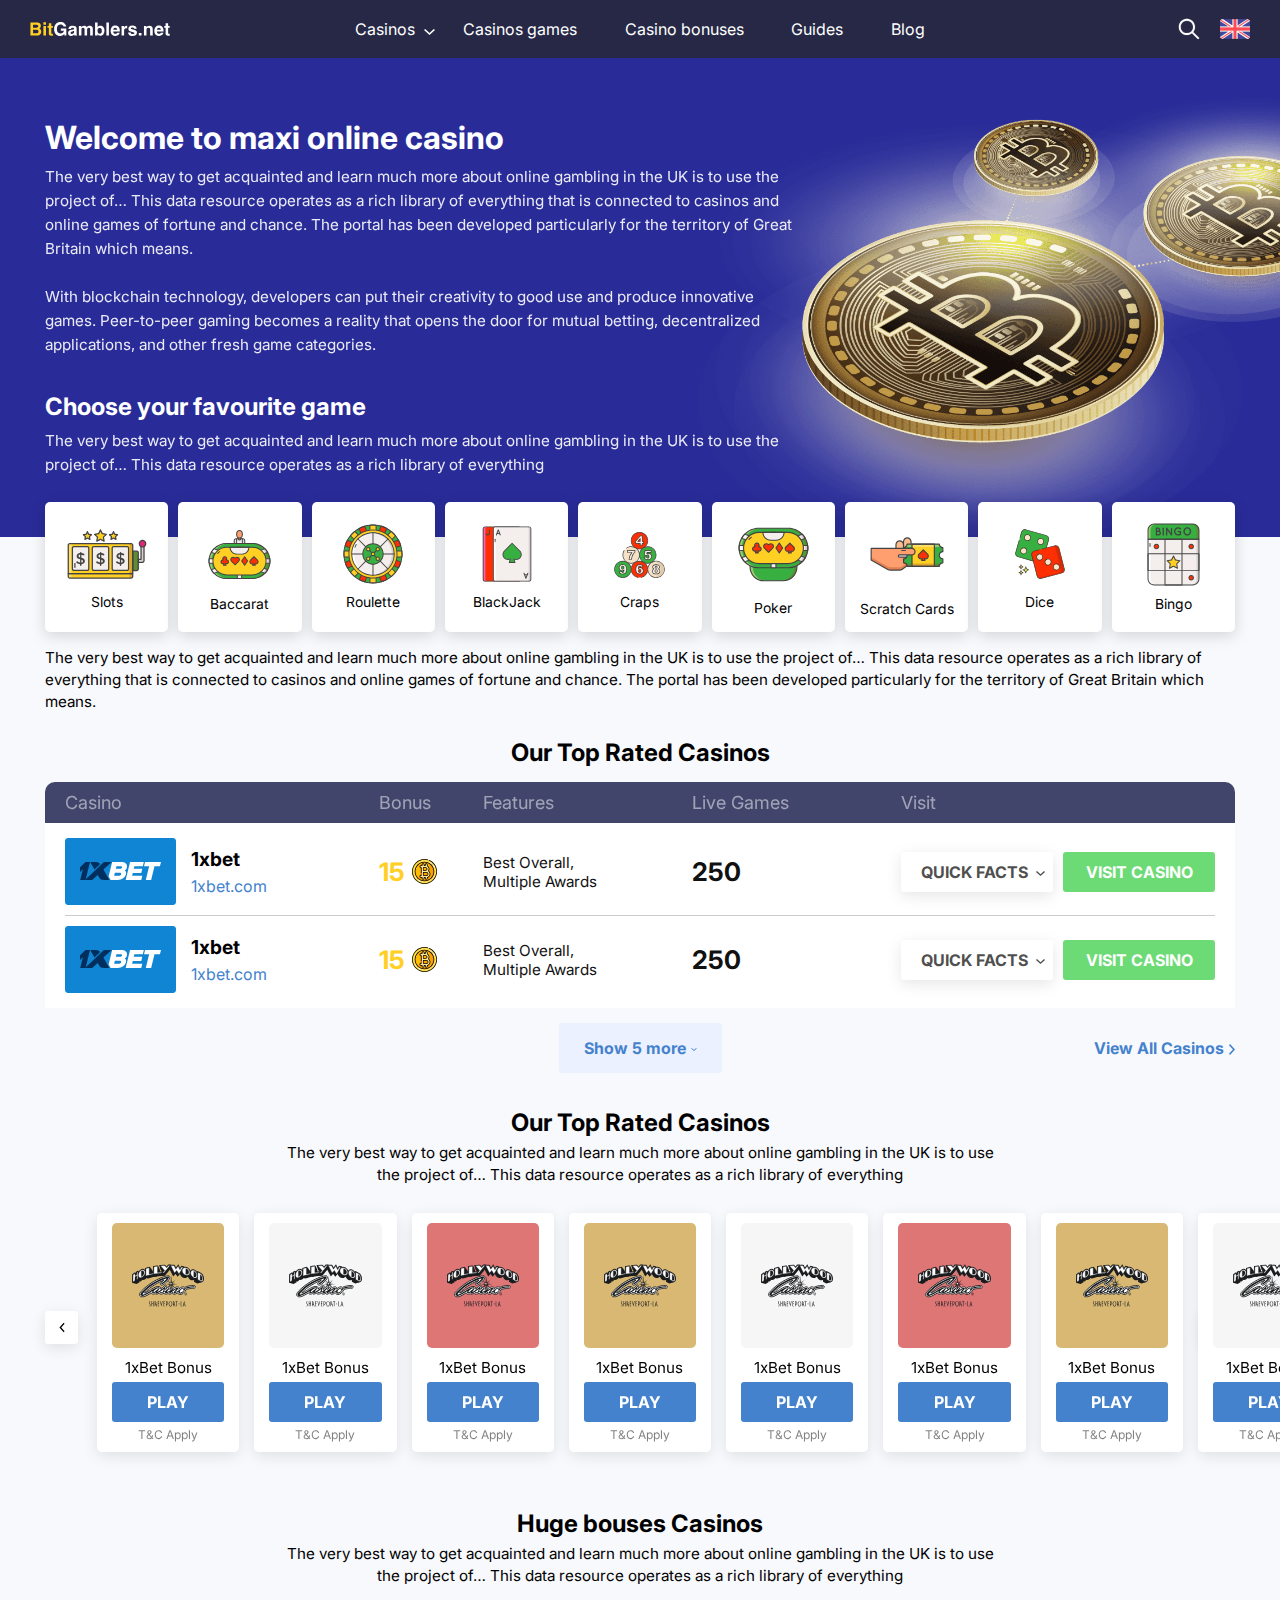
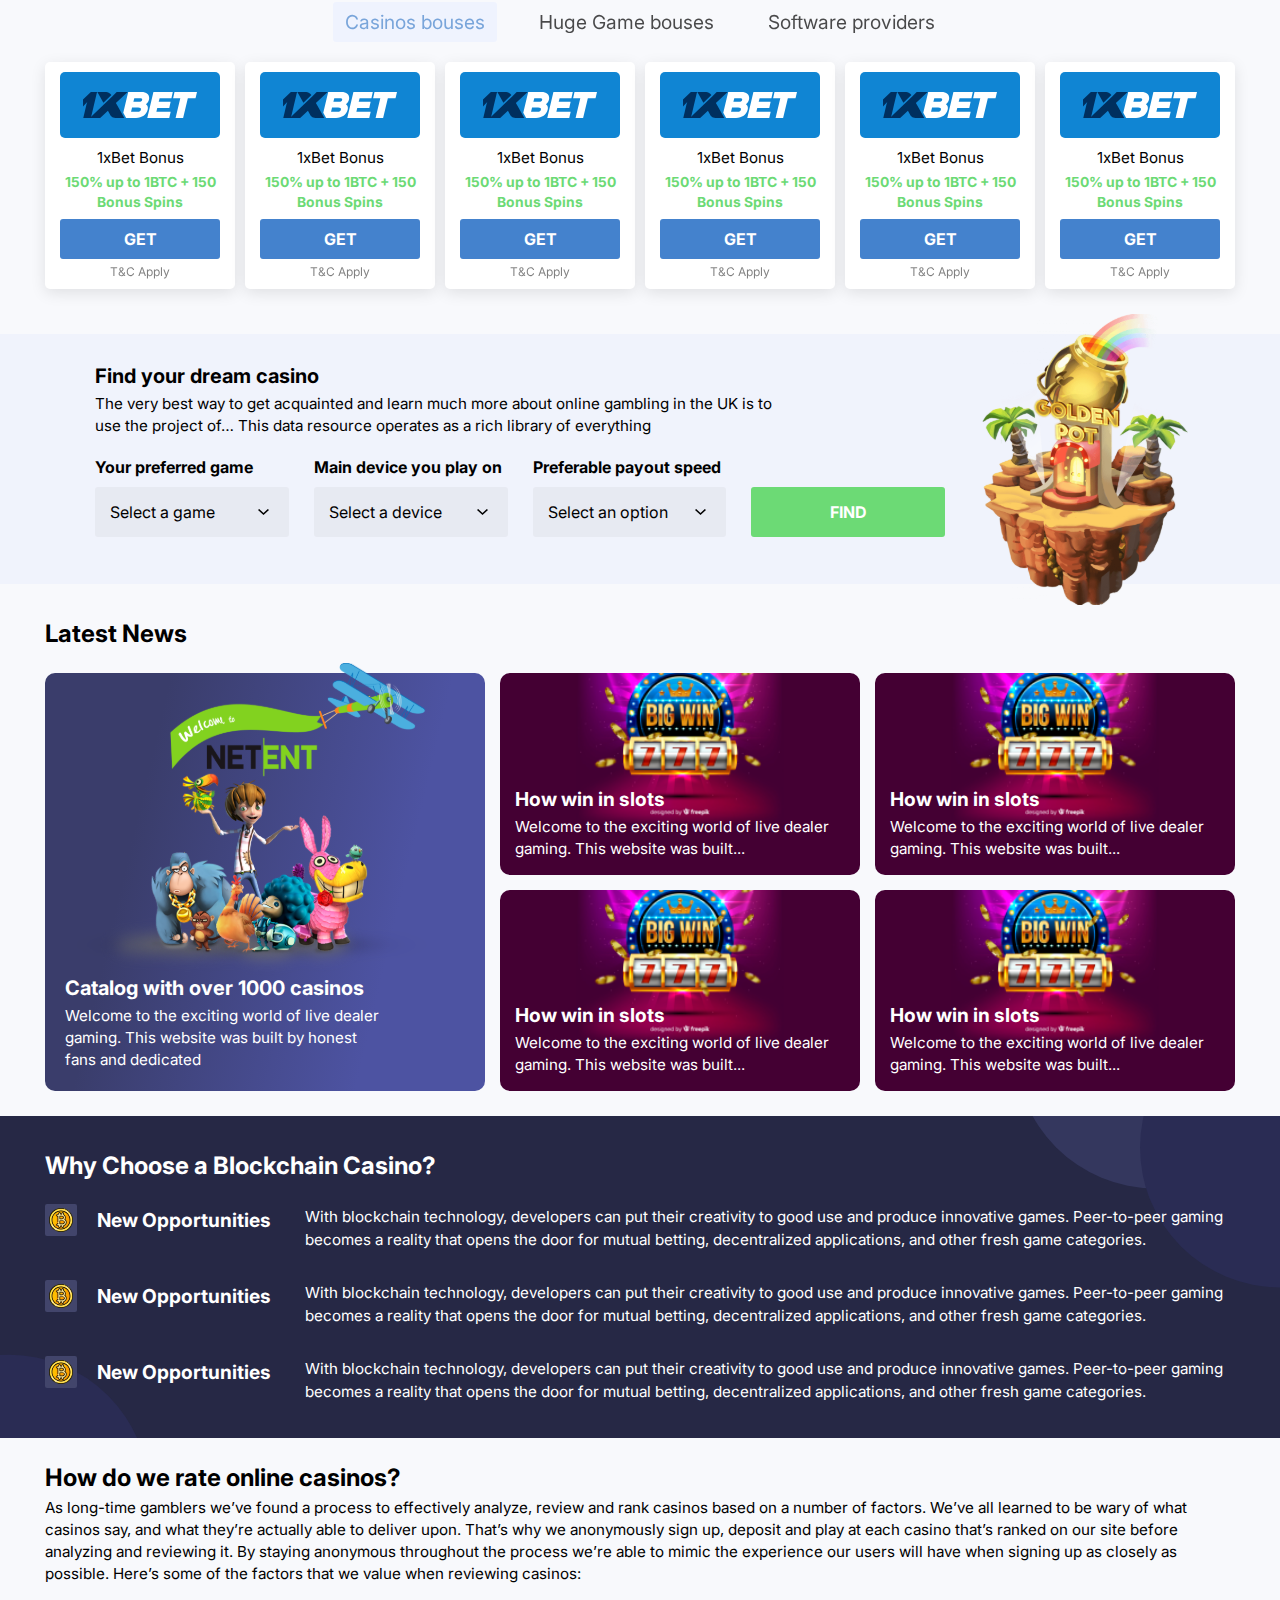
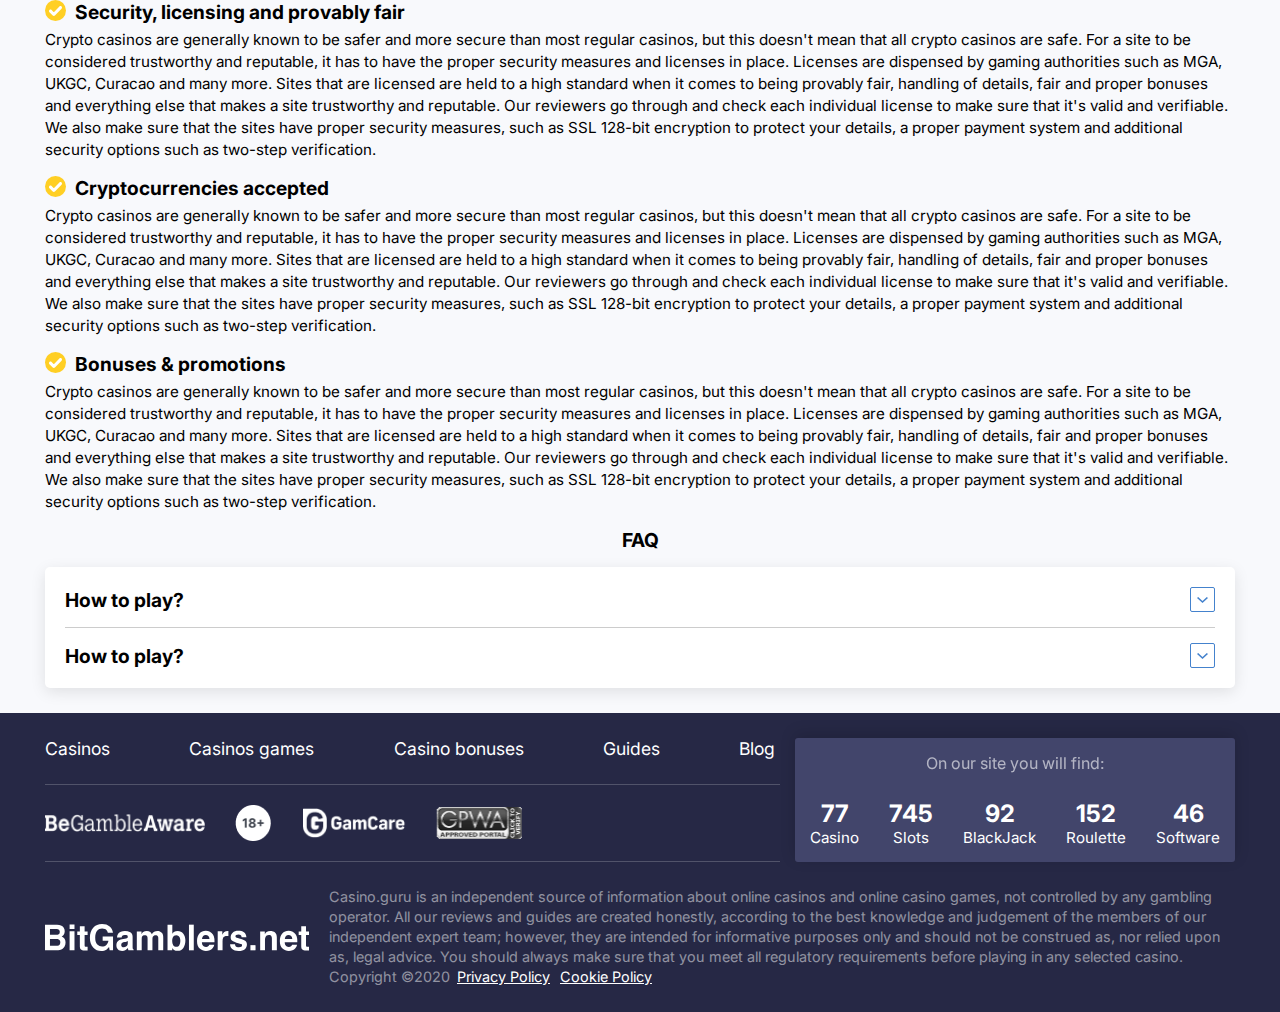
==== commit 202b44e5: "fix" ====
--- a/index.html
+++ b/index.html
@@ -6,7 +6,7 @@
     <meta http-equiv="X-UA-Compatible" content="IE=edge">
     <title></title>
     <meta name="description" content="">
-    <meta name="viewport" content="width=device-width, initial-scale=1">
+    <meta name="viewport" content="width=device-width, user-scalable=no, initial-scale=1.0, maximum-scale=1.0, minimum-scale=1.0">
     <link rel="stylesheet" href="https://unpkg.com/swiper/swiper-bundle.min.css" />
     <link rel="stylesheet" href="css/main.css">
 </head>
@@ -150,6 +150,7 @@
                             <h2 class="info_title_sm">Choose your favourite game</h2>
                             <p class="info_text">The very best way to get acquainted and learn much more about online gambling in the UK is to use the project of… This data resource operates as a rich library of everything</p>
                         </div>
+                        <img src="img/home/bitok.png" style="width: 738px; height: 454px;" class="home_img" alt="home_img">
                     </div>
                 </div>
             </section>
--- a/css/main.css
+++ b/css/main.css
@@ -94,7 +94,8 @@
       display: -webkit-box;
       display: -webkit-flex;
       display: -ms-flexbox;
-      display: flex; }
+      display: flex;
+      width: 100%; }
       .header_mob .header_mob_panel .search_form .input_search {
         -webkit-appearance: none;
            -moz-appearance: none;
@@ -652,10 +653,45 @@
         padding: 25px 0; } }
   .home_section .home_section_wrap {
     display: grid;
+    position: relative;
     grid-template-columns: 750px 1fr; }
     @media (max-width: 990px) {
       .home_section .home_section_wrap {
         display: block; } }
+    .home_section .home_section_wrap .home_img {
+      position: absolute;
+      max-width: 100%;
+      height: auto;
+      right: -100px;
+      top: -20px; }
+      @media (max-width: 1400px) {
+        .home_section .home_section_wrap .home_img {
+          right: -200px; } }
+      @media (max-width: 990px) {
+        .home_section .home_section_wrap .home_img {
+          right: -150px;
+          top: 0;
+          right: -100px;
+          max-width: 320px;
+          max-height: 220px; } }
+      @media (max-width: 576px) {
+        .home_section .home_section_wrap .home_img {
+          right: -120px;
+          max-width: 280px;
+          max-height: 180px;
+          -o-object-fit: contain;
+             object-fit: contain;
+          right: -100px;
+          top: 40px; } }
+      @media (max-width: 340px) {
+        .home_section .home_section_wrap .home_img {
+          right: -100px;
+          top: 90px;
+          max-width: 240px;
+          max-height: 140px; } }
+    .home_section .home_section_wrap .home_info_box {
+      z-index: 9;
+      position: relative; }
     .home_section .home_section_wrap .info_title {
       margin-bottom: 8px;
       color: #fff;
@@ -685,7 +721,7 @@
           display: none; } }
     .home_section .home_section_wrap .info_text:last-child {
       margin: 0; }
-    @media (max-width: 576px) {
+    @media (max-width: 990px) {
       .home_section .home_section_wrap .hide_text {
         height: 100px;
         width: 230px;
@@ -694,7 +730,7 @@
       height: auto; }
     .home_section .home_section_wrap .show_more {
       display: none; }
-      @media (max-width: 576px) {
+      @media (max-width: 990px) {
         .home_section .home_section_wrap .show_more {
           display: block;
           color: #55B56B;
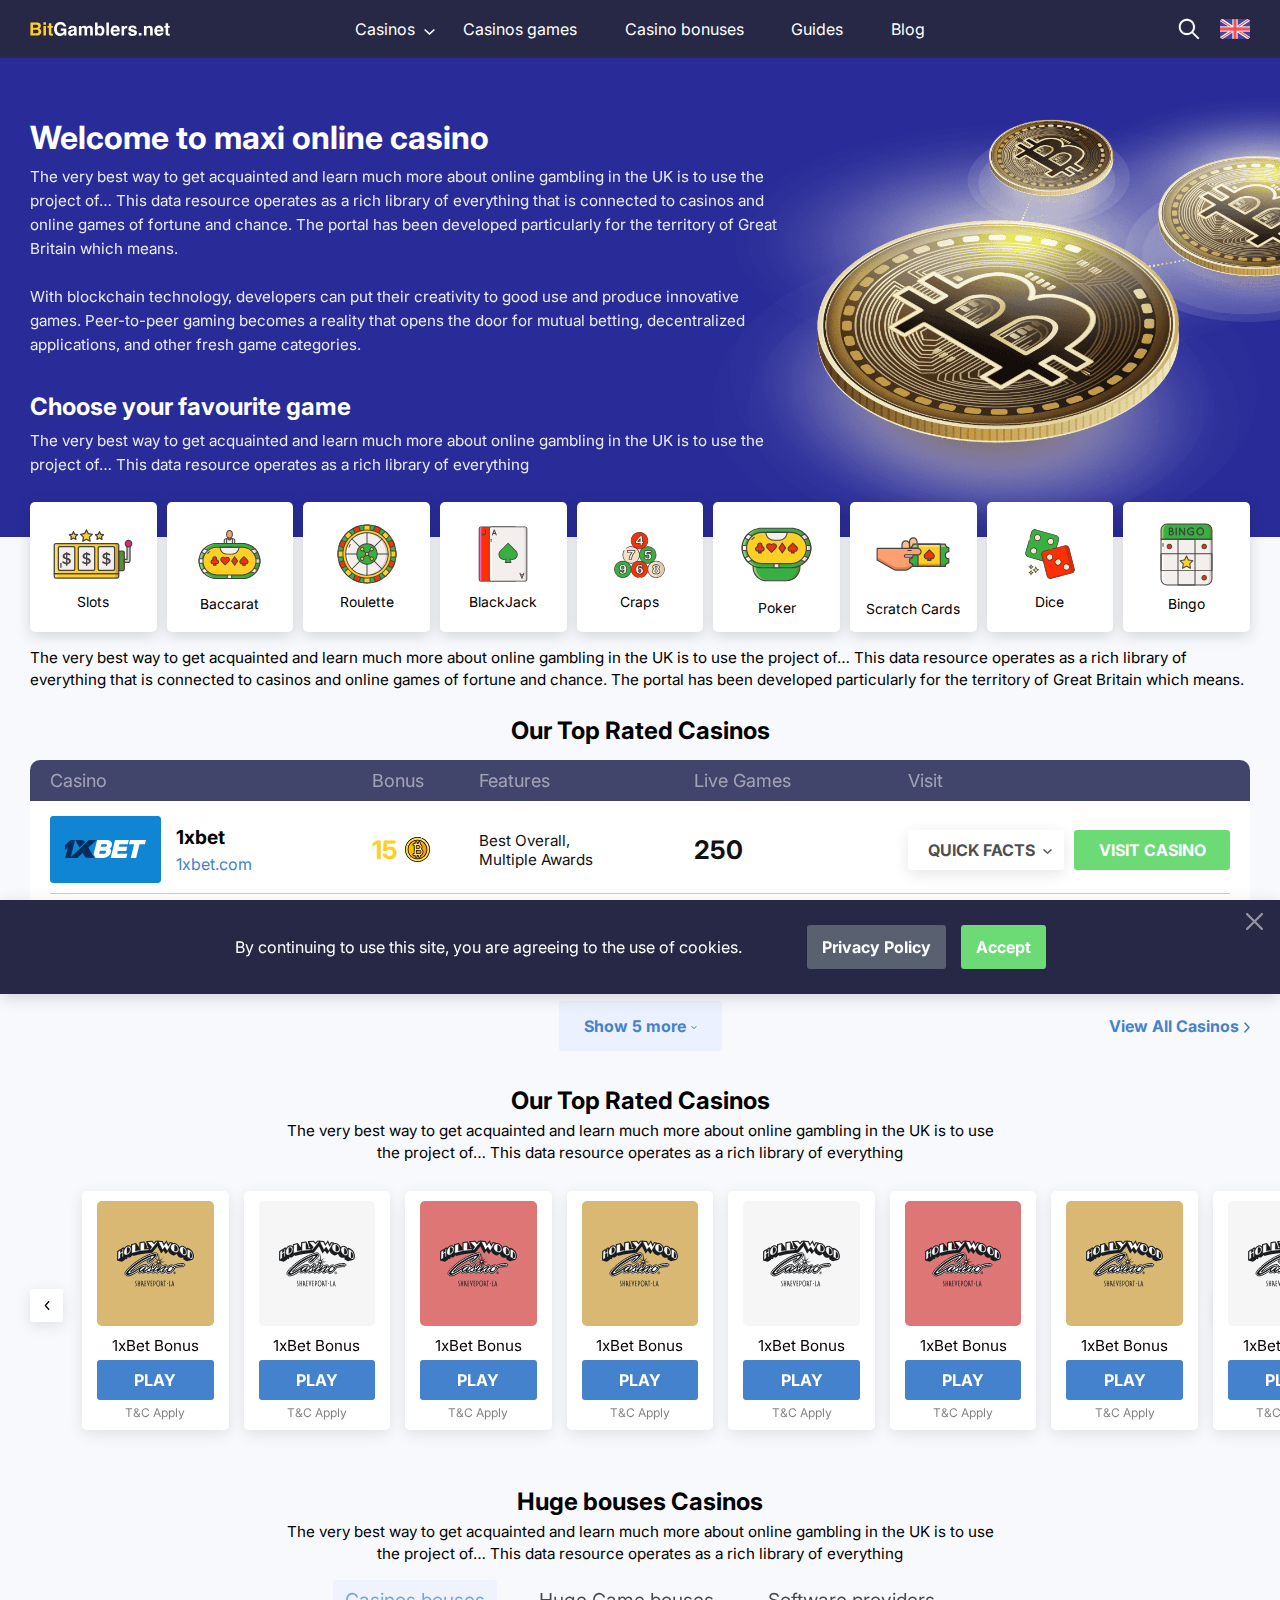
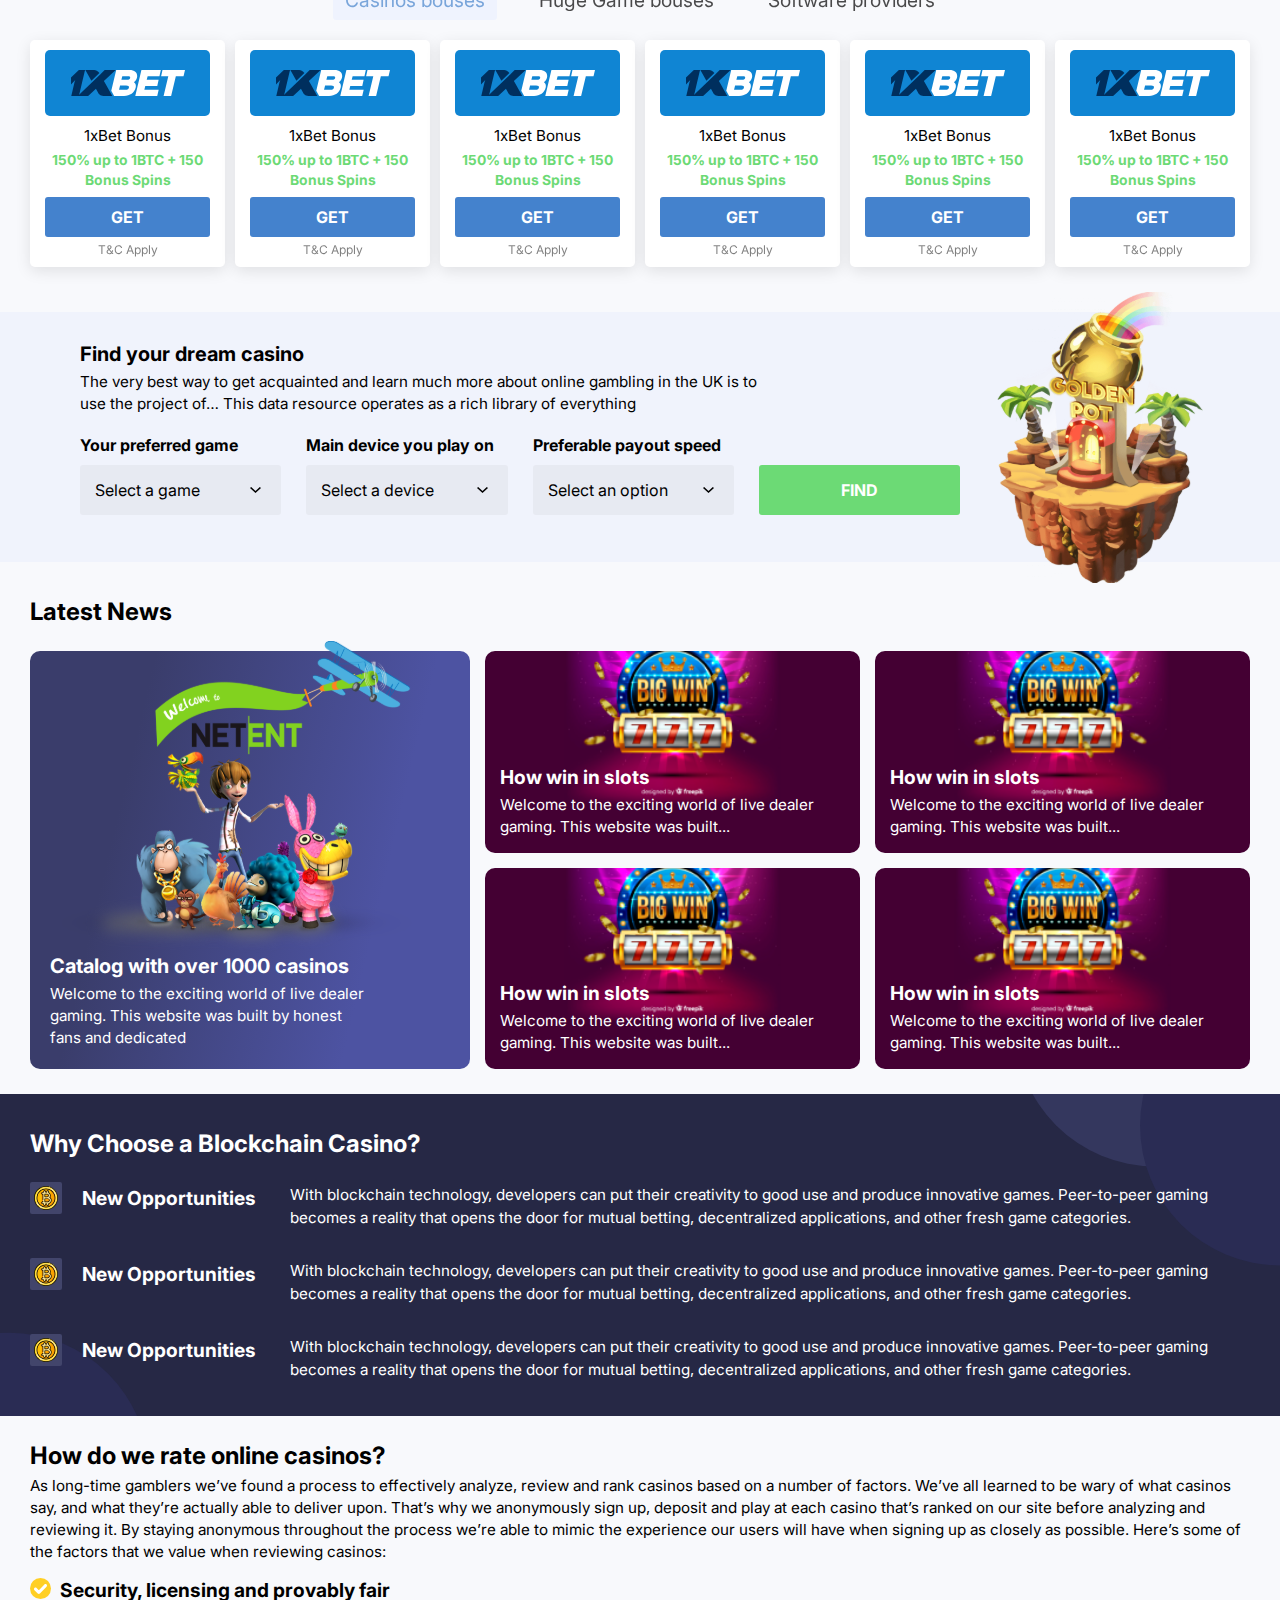
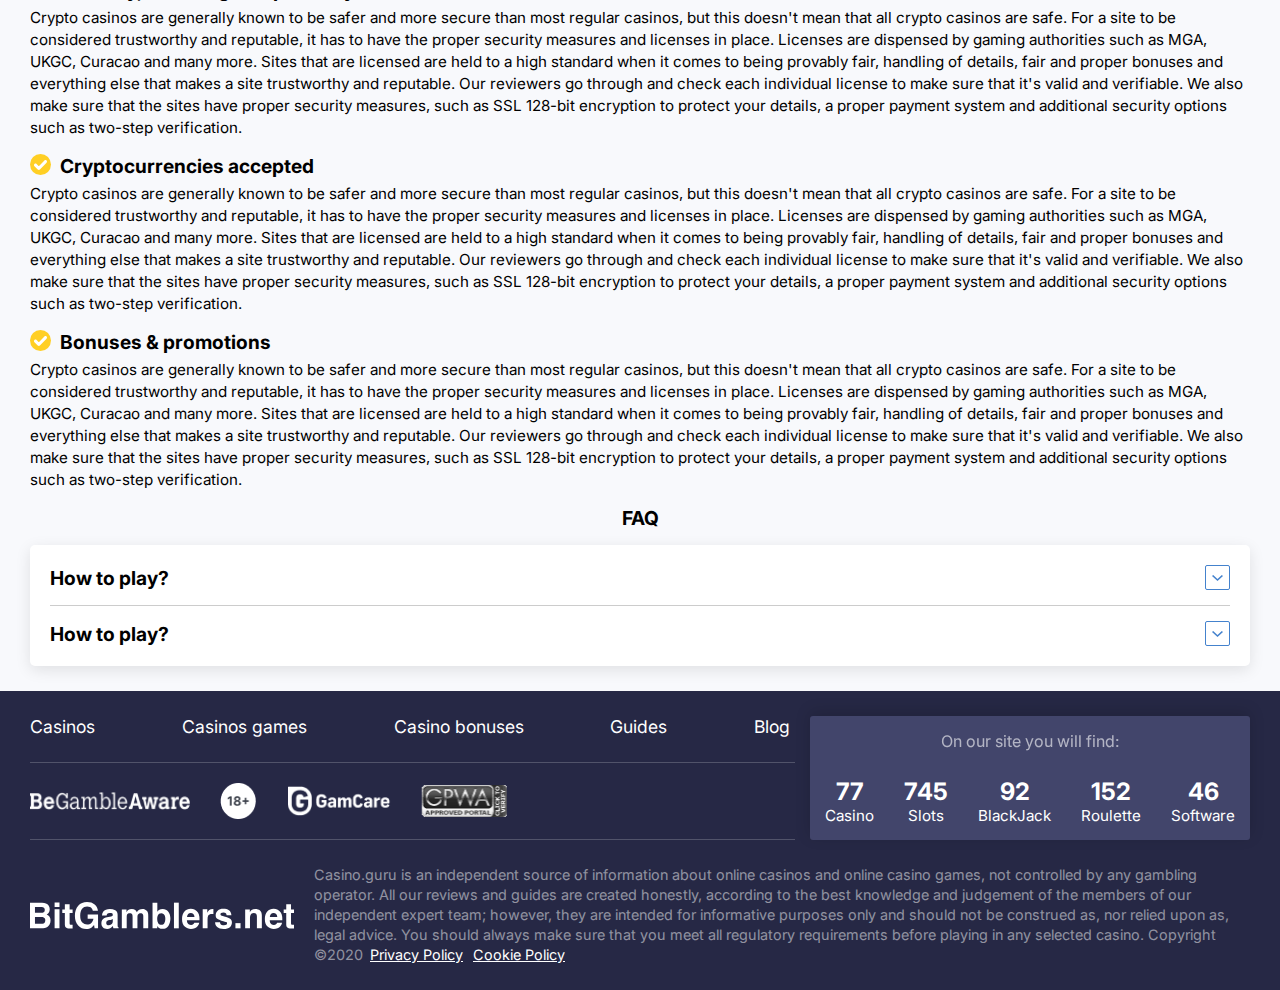
==== commit 00e5a6dd: "qwe" ====
--- a/index.html
+++ b/index.html
@@ -243,7 +243,7 @@
                                         <p class="hide_title">Bonus</p>
                                         <div class="item_bonus_casino_sm">
                                             <p>15</p>
-                                            <img src="img/home/bit.svg" style="heigth: 25px; width: 25px;" alt="bit">
+                                            <img src="img/home/bit.svg" style="height: 25px; width: 25px;" alt="bit">
                                         </div>
                                     </div>
                                     <div class="item_features_casino">
@@ -324,7 +324,7 @@
                                         <p class="hide_title">Bonus</p>
                                         <div class="item_bonus_casino_sm">
                                             <p>15</p>
-                                            <img src="img/home/bit.svg" style="heigth: 25px; width: 25px;" alt="bit">
+                                            <img src="img/home/bit.svg" style="height: 25px; width: 25px;" alt="bit">
                                         </div>
                                     </div>
                                     <div class="item_features_casino">
@@ -973,6 +973,17 @@
     </div>
 
 
+    <div class="cookies">
+        <div class="container">
+            <div class="cookies_wrap">
+                <p>By continuing to use this site, you are agreeing to the use of cookies.</p>
+                <a href="#" class="link">Privacy Policy</a>
+                <a href="#" class="check del_cook">Accept</a>
+                <img src="img/home/close.svg" class="close_co del_cook" style="height: 17px; width: 17px;" alt="close">
+            </div>
+        </div>
+    </div>
+
     <script src="https://code.jquery.com/jquery-3.5.1.min.js" integrity="sha256-9/aliU8dGd2tb6OSsuzixeV4y/faTqgFtohetphbbj0=" crossorigin="anonymous"></script>
     <script src="https://unpkg.com/swiper/swiper-bundle.min.js"></script>
     <script src="js/common.js"></script>
--- a/css/main.css
+++ b/css/main.css
@@ -875,6 +875,10 @@
             margin-bottom: 5px;
             opacity: .5;
             font: 400 1rem 'Inter', sans-serif; } }
+        @media (max-width: 375px) {
+          .raiting .raiting_container .item_short_wrap .hide_title {
+            font: 400 .95rem 'Inter', sans-serif;
+            white-space: nowrap; } }
       .raiting .raiting_container .item_short_wrap .item_img_casino {
         display: -webkit-box;
         display: -webkit-flex;
@@ -894,13 +898,28 @@
           -o-object-fit: contain;
              object-fit: contain;
           margin-right: 15px; }
+          @media (max-width: 375px) {
+            .raiting .raiting_container .item_short_wrap .item_img_casino img {
+              margin-right: 10px;
+              max-width: 90px; } }
+          @media (max-width: 340px) {
+            .raiting .raiting_container .item_short_wrap .item_img_casino img {
+              margin-right: 5px;
+              max-width: 80px; } }
         .raiting .raiting_container .item_short_wrap .item_img_casino .item_img_casino_info p {
           color: #000;
           margin-bottom: 5px;
           font: 700 1.2rem 'Inter', sans-serif; }
+          @media (max-width: 375px) {
+            .raiting .raiting_container .item_short_wrap .item_img_casino .item_img_casino_info p {
+              font: 700 1rem 'Inter', sans-serif;
+              margin: 0; } }
         .raiting .raiting_container .item_short_wrap .item_img_casino .item_img_casino_info a {
           font: 400 1rem 'Inter', sans-serif;
           color: #4482CD; }
+          @media (max-width: 375px) {
+            .raiting .raiting_container .item_short_wrap .item_img_casino .item_img_casino_info a {
+              font: 700 .9rem 'Inter', sans-serif; } }
       .raiting .raiting_container .item_short_wrap .item_bonus_casino {
         display: -webkit-box;
         display: -webkit-flex;
@@ -934,6 +953,10 @@
             margin-right: 7px;
             color: #FFCF24;
             font: 700 1.6rem 'Inter', sans-serif; }
+            @media (max-width: 375px) {
+              .raiting .raiting_container .item_short_wrap .item_bonus_casino .item_bonus_casino_sm p {
+                font: 700 1.25rem 'Inter', sans-serif;
+                margin-right: 5px; } }
       @media (max-width: 1200px) {
         .raiting .raiting_container .item_short_wrap .item_features_casino {
           grid-column-start: 1;
@@ -943,6 +966,9 @@
         font: 400 .95rem 'Inter', sans-serif;
         color: #111111;
         max-width: 140px; }
+        @media (max-width: 375px) {
+          .raiting .raiting_container .item_short_wrap .item_features_casino p {
+            font: 400 .87rem 'Inter', sans-serif; } }
       @media (max-width: 1200px) {
         .raiting .raiting_container .item_short_wrap .item_live_casino {
           grid-column-start: 3;
@@ -952,6 +978,9 @@
         text-transform: uppercase;
         font: 700 1.6rem 'Inter', sans-serif;
         color: #111111; }
+        @media (max-width: 375px) {
+          .raiting .raiting_container .item_short_wrap .item_live_casino .item_live_casino_text {
+            font: 700 1.25rem 'Inter', sans-serif; } }
       .raiting .raiting_container .item_short_wrap .item_btn_casino {
         display: grid;
         grid-template-columns: 1fr 1fr;
@@ -977,6 +1006,9 @@
             display: grid;
             grid-template-columns: 1fr 1fr;
             grid-gap: 10px; } }
+        @media (max-width: 340px) {
+          .raiting .raiting_container .item_short_wrap .item_btn_casino {
+            grid-template-columns: 1fr; } }
         .raiting .raiting_container .item_short_wrap .item_btn_casino .call_hide_item {
           text-align: center;
           text-transform: uppercase;
@@ -987,6 +1019,10 @@
           white-space: nowrap;
           -webkit-box-shadow: 0 4px 15px rgba(0, 0, 0, 0.1);
                   box-shadow: 0 4px 15px rgba(0, 0, 0, 0.1); }
+          @media (max-width: 375px) {
+            .raiting .raiting_container .item_short_wrap .item_btn_casino .call_hide_item {
+              padding: 8px 12px;
+              font: 700 .95rem 'Inter', sans-serif; } }
           .raiting .raiting_container .item_short_wrap .item_btn_casino .call_hide_item img {
             position: relative;
             left: 4px;
@@ -1006,6 +1042,11 @@
           border-radius: 3px;
           color: #fff;
           white-space: nowrap; }
+          @media (max-width: 375px) {
+            .raiting .raiting_container .item_short_wrap .item_btn_casino .link_item {
+              padding: 8px 12px;
+              border: none;
+              font: 700 .95rem 'Inter', sans-serif; } }
     .raiting .raiting_container .raiting_item_box:last-child .item_short_wrap {
       border: none;
       margin: 0;
@@ -1842,6 +1883,10 @@
     display: -webkit-flex;
     display: -ms-flexbox;
     display: flex;
+    -webkit-user-select: none;
+       -moz-user-select: none;
+        -ms-user-select: none;
+            user-select: none;
     -webkit-box-align: center;
     -webkit-align-items: center;
         -ms-flex-align: center;
@@ -1864,12 +1909,3432 @@
       transition: .1s; }
   .faq .acc_body {
     display: none;
+    -webkit-user-select: none;
+       -moz-user-select: none;
+        -ms-user-select: none;
+            user-select: none;
     padding-bottom: 10px; }
     .faq .acc_body p {
       font: 400 .95rem/22px 'Inter', sans-serif; }
       @media (max-width: 990px) {
         .faq .acc_body p {
           font: 400 .87rem/20px 'Inter', sans-serif; } }
+
+.breadcrumbs {
+  margin: 15px 0; }
+  .breadcrumbs .breadcrumbs_wrap {
+    display: -webkit-box;
+    display: -webkit-flex;
+    display: -ms-flexbox;
+    display: flex;
+    -webkit-box-align: center;
+    -webkit-align-items: center;
+        -ms-flex-align: center;
+            align-items: center; }
+    .breadcrumbs .breadcrumbs_wrap a,
+    .breadcrumbs .breadcrumbs_wrap span {
+      color: #000;
+      font: 400 1rem 'Inter', sans-serif; }
+    .breadcrumbs .breadcrumbs_wrap a {
+      position: relative;
+      color: #7c7d7e;
+      display: block;
+      padding-right: 12px;
+      margin-right: 6px; }
+      .breadcrumbs .breadcrumbs_wrap a::after {
+        content: url(../img/bread/bread.svg);
+        position: absolute;
+        right: 0; }
+
+.blog_title {
+  margin: 0;
+  font: 700 2rem 'Inter', sans-serif;
+  margin-bottom: 10px; }
+  @media (max-width: 990px) {
+    .blog_title {
+      font: 700 1.56rem 'Inter', sans-serif; } }
+
+.blog_text {
+  margin-bottom: 15px;
+  font: 400 .95rem/22px 'Inter', sans-serif; }
+  @media (max-width: 990px) {
+    .blog_text {
+      font: 400 .87rem/21px 'Inter', sans-serif; } }
+
+.blog_filter {
+  padding: 15px;
+  margin-bottom: 15px;
+  background: #FFF;
+  -webkit-box-shadow: 0 4px 15px rgba(0, 0, 0, 0.1);
+          box-shadow: 0 4px 15px rgba(0, 0, 0, 0.1);
+  border-radius: 5px; }
+  .blog_filter .blog_filter_wrap {
+    display: -webkit-box;
+    display: -webkit-flex;
+    display: -ms-flexbox;
+    display: flex;
+    -webkit-box-align: center;
+    -webkit-align-items: center;
+        -ms-flex-align: center;
+            align-items: center;
+    -webkit-box-pack: center;
+    -webkit-justify-content: center;
+        -ms-flex-pack: center;
+            justify-content: center; }
+    @media (max-width: 990px) {
+      .blog_filter .blog_filter_wrap {
+        display: none; } }
+  .blog_filter .blog_filter_call {
+    display: none; }
+    @media (max-width: 990px) {
+      .blog_filter .blog_filter_call {
+        display: -webkit-box;
+        display: -webkit-flex;
+        display: -ms-flexbox;
+        display: flex;
+        -webkit-box-align: center;
+        -webkit-align-items: center;
+            -ms-flex-align: center;
+                align-items: center;
+        -webkit-box-pack: center;
+        -webkit-justify-content: center;
+            -ms-flex-pack: center;
+                justify-content: center;
+        position: relative; } }
+    .blog_filter .blog_filter_call p {
+      display: -webkit-box;
+      display: -webkit-flex;
+      display: -ms-flexbox;
+      display: flex;
+      -webkit-box-align: center;
+      -webkit-align-items: center;
+          -ms-flex-align: center;
+              align-items: center;
+      -webkit-transition: .2s;
+      -o-transition: .2s;
+      transition: .2s;
+      -webkit-box-pack: center;
+      -webkit-justify-content: center;
+          -ms-flex-pack: center;
+              justify-content: center;
+      font: 400 1rem 'Inter', sans-serif; }
+      .blog_filter .blog_filter_call p img {
+        margin-left: 10px; }
+    .blog_filter .blog_filter_call .close_filter {
+      opacity: 0;
+      -webkit-transition: .2s;
+      -o-transition: .2s;
+      transition: .2s;
+      position: absolute;
+      right: 0; }
+  @media (max-width: 990px) {
+    .blog_filter .blog_filter_call_active {
+      margin-bottom: 10px;
+      -webkit-box-pack: justify;
+      -webkit-justify-content: space-between;
+          -ms-flex-pack: justify;
+              justify-content: space-between; }
+      .blog_filter .blog_filter_call_active .close_filter {
+        opacity: 1; } }
+  .blog_filter .blog_filter_box {
+    display: -webkit-box;
+    display: -webkit-flex;
+    display: -ms-flexbox;
+    display: flex;
+    -webkit-box-align: center;
+    -webkit-align-items: center;
+        -ms-flex-align: center;
+            align-items: center;
+    -webkit-box-pack: justify;
+    -webkit-justify-content: space-between;
+        -ms-flex-pack: justify;
+            justify-content: space-between;
+    margin: 0 15px; }
+    @media (max-width: 1280px) {
+      .blog_filter .blog_filter_box {
+        margin: 0 5px; } }
+    @media (max-width: 990px) {
+      .blog_filter .blog_filter_box {
+        -webkit-box-orient: vertical;
+        -webkit-box-direction: normal;
+        -webkit-flex-direction: column;
+            -ms-flex-direction: column;
+                flex-direction: column;
+        -webkit-box-align: start;
+        -webkit-align-items: flex-start;
+            -ms-flex-align: start;
+                align-items: flex-start;
+        margin: 0; } }
+    .blog_filter .blog_filter_box .blog_filter_text {
+      margin-right: 20px;
+      font: 400 1rem/23px 'Inter', sans-serif; }
+      @media (max-width: 1280px) {
+        .blog_filter .blog_filter_box .blog_filter_text {
+          margin-right: 10px; } }
+      @media (max-width: 990px) {
+        .blog_filter .blog_filter_box .blog_filter_text {
+          margin: 0 0 5px 0; } }
+    .blog_filter .blog_filter_box .img_active img {
+      -webkit-transform: rotate(180deg);
+          -ms-transform: rotate(180deg);
+              transform: rotate(180deg); }
+    .blog_filter .blog_filter_box .blog_filter_select {
+      position: relative; }
+      @media (max-width: 990px) {
+        .blog_filter .blog_filter_box .blog_filter_select {
+          width: 100%;
+          padding-bottom: 10px;
+          margin-bottom: 10px;
+          border-bottom: 1px solid rgba(0, 0, 0, 0.2);
+          -webkit-box-sizing: border-box;
+                  box-sizing: border-box; } }
+      .blog_filter .blog_filter_box .blog_filter_select img {
+        position: absolute;
+        right: 15px;
+        top: 17px;
+        pointer-events: none; }
+      .blog_filter .blog_filter_box .blog_filter_select select {
+        width: 200px;
+        -webkit-appearance: none;
+           -moz-appearance: none;
+                appearance: none;
+        outline: none;
+        border: none;
+        font: 400 1rem 'Inter', sans-serif;
+        padding: 12px 15px;
+        background: #F5F5F5;
+        border-radius: 3px; }
+        @media (max-width: 1280px) {
+          .blog_filter .blog_filter_box .blog_filter_select select {
+            width: 150px; } }
+        @media (max-width: 990px) {
+          .blog_filter .blog_filter_box .blog_filter_select select {
+            width: 100%;
+            -webkit-box-sizing: border-box;
+                    box-sizing: border-box; } }
+    .blog_filter .blog_filter_box .blog_filter_search {
+      position: relative; }
+      @media (max-width: 990px) {
+        .blog_filter .blog_filter_box .blog_filter_search {
+          width: 100%;
+          -webkit-box-sizing: border-box;
+                  box-sizing: border-box; } }
+      .blog_filter .blog_filter_box .blog_filter_search input {
+        width: 200px;
+        -webkit-appearance: none;
+           -moz-appearance: none;
+                appearance: none;
+        outline: none;
+        border: none;
+        font: 400 1rem 'Inter', sans-serif;
+        padding: 12px 15px;
+        background: #F5F5F5;
+        border-radius: 3px; }
+        @media (max-width: 1280px) {
+          .blog_filter .blog_filter_box .blog_filter_search input {
+            width: 150px; } }
+        @media (max-width: 990px) {
+          .blog_filter .blog_filter_box .blog_filter_search input {
+            width: 100%;
+            -webkit-box-sizing: border-box;
+                    box-sizing: border-box; } }
+      .blog_filter .blog_filter_box .blog_filter_search img {
+        position: absolute;
+        right: 14px;
+        top: 13px;
+        pointer-events: none; }
+
+.post_outher {
+  margin-bottom: 15px;
+  text-align: center;
+  color: #7c7d7e;
+  font: 400 .95rem 'Inter', sans-serif; }
+  .post_outher span {
+    color: #000;
+    font: 700 1.2rem 'Inter', sans-serif; }
+    @media (max-width: 990px) {
+      .post_outher span {
+        font: 700 1.125rem 'Inter', sans-serif; } }
+
+.blog {
+  margin-bottom: 40px; }
+  @media (max-width: 990px) {
+    .blog {
+      margin-bottom: 25px; } }
+
+.blog_output_wrap {
+  margin-bottom: 20px;
+  display: grid;
+  grid-template-columns: 1fr 1fr 1fr 1fr;
+  grid-gap: 15px 20px; }
+  @media (max-width: 990px) {
+    .blog_output_wrap {
+      grid-template-columns: 1fr 1fr 1fr; } }
+  @media (max-width: 768px) {
+    .blog_output_wrap {
+      grid-template-columns: 1fr 1fr; } }
+  @media (max-width: 576px) {
+    .blog_output_wrap {
+      grid-gap: 10px; } }
+  .blog_output_wrap .blog_box {
+    background: #FFF;
+    -webkit-box-shadow: 0 4px 15px rgba(0, 0, 0, 0.1);
+            box-shadow: 0 4px 15px rgba(0, 0, 0, 0.1);
+    border-radius: 5px;
+    overflow: hidden; }
+    .blog_output_wrap .blog_box .blog_box_img {
+      height: 190px; }
+      @media (max-width: 576px) {
+        .blog_output_wrap .blog_box .blog_box_img {
+          height: 110px; } }
+      .blog_output_wrap .blog_box .blog_box_img img {
+        max-width: 100%;
+        width: 100%;
+        height: auto;
+        -o-object-fit: cover;
+           object-fit: cover; }
+        @media (max-width: 576px) {
+          .blog_output_wrap .blog_box .blog_box_img img {
+            max-height: 110px; } }
+    .blog_output_wrap .blog_box .blog_box_info {
+      padding: 15px 20px;
+      display: -webkit-box;
+      display: -webkit-flex;
+      display: -ms-flexbox;
+      display: flex;
+      -webkit-box-orient: vertical;
+      -webkit-box-direction: normal;
+      -webkit-flex-direction: column;
+          -ms-flex-direction: column;
+              flex-direction: column;
+      -webkit-box-pack: justify;
+      -webkit-justify-content: space-between;
+          -ms-flex-pack: justify;
+              justify-content: space-between; }
+      @media (max-width: 1024px) {
+        .blog_output_wrap .blog_box .blog_box_info {
+          padding: 10px; } }
+      .blog_output_wrap .blog_box .blog_box_info .blog_info_title {
+        font: 700 1.2rem 'Inter', sans-serif;
+        margin-bottom: 8px;
+        color: #000; }
+        @media (max-width: 576px) {
+          .blog_output_wrap .blog_box .blog_box_info .blog_info_title {
+            font: 700 1rem 'Inter', sans-serif;
+            margin-bottom: 5px; } }
+      .blog_output_wrap .blog_box .blog_box_info .blog_info_text {
+        margin-bottom: 35px;
+        font: 400 .9rem/20px 'Inter', sans-serif;
+        height: 60px;
+        overflow: hidden;
+        color: #000;
+        display: -webkit-box;
+        -webkit-line-clamp: 3;
+        -webkit-box-orient: vertical; }
+        @media (max-width: 576px) {
+          .blog_output_wrap .blog_box .blog_box_info .blog_info_text {
+            font: 400 .75rem/18px 'Inter', sans-serif;
+            margin-bottom: 10px;
+            height: 50px; } }
+      .blog_output_wrap .blog_box .blog_box_info .blog_info_data {
+        color: #000000;
+        opacity: .5;
+        font: 400 0.9rem "Inter", sans-serif; }
+        @media (max-width: 576px) {
+          .blog_output_wrap .blog_box .blog_box_info .blog_info_data {
+            font: 400 .75rem 'Inter', sans-serif; } }
+
+.blog_btn_more {
+  display: -webkit-box;
+  display: -webkit-flex;
+  display: -ms-flexbox;
+  display: flex;
+  -webkit-box-align: center;
+  -webkit-align-items: center;
+      -ms-flex-align: center;
+          align-items: center;
+  -webkit-box-pack: center;
+  -webkit-justify-content: center;
+      -ms-flex-pack: center;
+          justify-content: center;
+  margin-bottom: 20px; }
+  .blog_btn_more a {
+    font: 700 1rem 'Inter', sans-serif;
+    color: #4482CD;
+    border-radius: 3px;
+    background: #ECF1FF;
+    padding: 15px 25px;
+    display: -webkit-box;
+    display: -webkit-flex;
+    display: -ms-flexbox;
+    display: flex;
+    -webkit-box-align: center;
+    -webkit-align-items: center;
+        -ms-flex-align: center;
+            align-items: center;
+    -webkit-box-pack: center;
+    -webkit-justify-content: center;
+        -ms-flex-pack: center;
+            justify-content: center; }
+    .blog_btn_more a img {
+      margin-left: 5px;
+      position: relative;
+      top: 1px; }
+
+.pagination {
+  display: -webkit-box;
+  display: -webkit-flex;
+  display: -ms-flexbox;
+  display: flex;
+  -webkit-box-align: center;
+  -webkit-align-items: center;
+      -ms-flex-align: center;
+          align-items: center;
+  -webkit-box-pack: center;
+  -webkit-justify-content: center;
+      -ms-flex-pack: center;
+          justify-content: center; }
+  .pagination ul {
+    display: -webkit-box;
+    display: -webkit-flex;
+    display: -ms-flexbox;
+    display: flex;
+    -webkit-box-align: center;
+    -webkit-align-items: center;
+        -ms-flex-align: center;
+            align-items: center;
+    -webkit-box-pack: center;
+    -webkit-justify-content: center;
+        -ms-flex-pack: center;
+            justify-content: center; }
+    .pagination ul li {
+      margin: 0 5px; }
+      .pagination ul li a {
+        height: 38px;
+        width: 38px;
+        display: -webkit-box;
+        display: -webkit-flex;
+        display: -ms-flexbox;
+        display: flex;
+        -webkit-box-align: center;
+        -webkit-align-items: center;
+            -ms-flex-align: center;
+                align-items: center;
+        -webkit-box-pack: center;
+        -webkit-justify-content: center;
+            -ms-flex-pack: center;
+                justify-content: center;
+        color: #000;
+        font: 700 1.2rem 'Inter', sans-serif;
+        border: 2px solid transparent;
+        -webkit-box-sizing: border-box;
+                box-sizing: border-box;
+        border-radius: 2px;
+        -webkit-transition: .2s;
+        -o-transition: .2s;
+        transition: .2s; }
+        @media (max-width: 360px) {
+          .pagination ul li a {
+            height: 30px;
+            width: 30px;
+            font: 700 1rem 'Inter', sans-serif; } }
+        .pagination ul li a:hover {
+          background: #ECF1FF; }
+      .pagination ul li .left {
+        -webkit-transform: rotate(180deg);
+            -ms-transform: rotate(180deg);
+                transform: rotate(180deg); }
+      .pagination ul li .active_pagi {
+        border: 2px solid #4482CD;
+        color: #4482CD; }
+        .pagination ul li .active_pagi:hover {
+          background: transparent; }
+
+.generate_casino_blog {
+  margin-bottom: 45px; }
+  @media (max-width: 990px) {
+    .generate_casino_blog {
+      margin-bottom: 25px; } }
+  .generate_casino_blog .generate_casino_title {
+    font: 700 1.5rem 'Inter', sans-serif;
+    text-align: center;
+    margin-bottom: 5px; }
+    @media (max-width: 990px) {
+      .generate_casino_blog .generate_casino_title {
+        font: 700 1.25rem 'Inter', sans-serif; } }
+  .generate_casino_blog .generate_casino_text {
+    text-align: center;
+    max-width: 720px;
+    margin: 0 auto;
+    margin-bottom: 15px;
+    font: 400 .95rem/22px 'Inter', sans-serif; }
+    @media (max-width: 990px) {
+      .generate_casino_blog .generate_casino_text {
+        font: 400 .87rem/20px 'Inter', sans-serif; } }
+  .generate_casino_blog .tabs__caption {
+    display: -webkit-box;
+    display: -webkit-flex;
+    display: -ms-flexbox;
+    display: flex;
+    -webkit-box-align: center;
+    -webkit-align-items: center;
+        -ms-flex-align: center;
+            align-items: center;
+    -webkit-box-pack: center;
+    -webkit-justify-content: center;
+        -ms-flex-pack: center;
+            justify-content: center;
+    margin-bottom: 20px; }
+    @media (max-width: 768px) {
+      .generate_casino_blog .tabs__caption {
+        display: grid;
+        grid-template-columns: 1fr;
+        grid-gap: 5px;
+        margin-bottom: 15px; } }
+    .generate_casino_blog .tabs__caption li {
+      color: #000000;
+      opacity: .7;
+      font: 400 1.2rem 'Inter', sans-serif;
+      padding: 8px 12px;
+      cursor: pointer;
+      text-align: center;
+      margin: 0 15px; }
+      @media (max-width: 768px) {
+        .generate_casino_blog .tabs__caption li {
+          margin: 0;
+          font: 400 1rem 'Inter', sans-serif; } }
+    .generate_casino_blog .tabs__caption .active {
+      color: #4482CD;
+      background: #ECF1FF;
+      border-radius: 3px; }
+  .generate_casino_blog .generate_casino_wrap {
+    display: grid;
+    grid-template-columns: 1fr 1fr 1fr 1fr 1fr 1fr;
+    grid-gap: 10px; }
+    @media (max-width: 1100px) {
+      .generate_casino_blog .generate_casino_wrap {
+        grid-template-columns: 1fr 1fr 1fr; } }
+    @media (max-width: 576px) {
+      .generate_casino_blog .generate_casino_wrap {
+        grid-template-columns: 1fr 1fr; } }
+  .generate_casino_blog .generate_casino_box {
+    background: #FFF;
+    -webkit-box-shadow: 0 4px 15px rgba(0, 0, 0, 0.1);
+            box-shadow: 0 4px 15px rgba(0, 0, 0, 0.1);
+    border-radius: 5px;
+    padding: 0; }
+    .generate_casino_blog .generate_casino_box .generate_casino_img {
+      background: transparent;
+      border-radius: 0;
+      padding: 0;
+      display: block;
+      margin-bottom: 0;
+      height: 100px;
+      overflow: hidden;
+      width: 100%; }
+      .generate_casino_blog .generate_casino_box .generate_casino_img img {
+        -o-object-fit: cover;
+           object-fit: cover;
+        max-width: 100%;
+        height: auto;
+        width: 100%; }
+    .generate_casino_blog .generate_casino_box .generate_casino_box_info {
+      padding: 10px 15px; }
+    .generate_casino_blog .generate_casino_box .generate_casino_title {
+      font: 400 .95rem 'Inter', sans-serif;
+      margin-bottom: 5px; }
+    .generate_casino_blog .generate_casino_box .generate_casino_price {
+      color: #6CDA75;
+      text-align: center;
+      margin-bottom: 7px;
+      font: 700 1.2rem 'Inter', sans-serif; }
+    .generate_casino_blog .generate_casino_box .generate_casino_info {
+      color: #000;
+      opacity: .5;
+      cursor: pointer;
+      text-align: center;
+      font: 400 .75rem 'Inter', sans-serif;
+      text-align: center;
+      margin: 0 auto;
+      display: -webkit-box;
+      display: -webkit-flex;
+      display: -ms-flexbox;
+      display: flex;
+      -webkit-box-align: center;
+      -webkit-align-items: center;
+          -ms-flex-align: center;
+              align-items: center;
+      -webkit-box-pack: center;
+      -webkit-justify-content: center;
+          -ms-flex-pack: center;
+              justify-content: center; }
+      .generate_casino_blog .generate_casino_box .generate_casino_info:hover {
+        color: #0185FF; }
+    .generate_casino_blog .generate_casino_box .generate_casino_btn {
+      text-transform: uppercase;
+      background: #6CDA75;
+      border-radius: 3px;
+      padding: 10px;
+      width: 100%;
+      display: block;
+      color: #fff;
+      font: 700 1rem "Inter", sans-serif;
+      -webkit-box-sizing: border-box;
+              box-sizing: border-box;
+      text-align: center;
+      margin-bottom: 5px;
+      -webkit-transition: .2s;
+      -o-transition: .2s;
+      transition: .2s; }
+      .generate_casino_blog .generate_casino_box .generate_casino_btn:hover {
+        background: #50b658; }
+
+.blog_bottom {
+  margin-bottom: 30px; }
+  .blog_bottom .blog_bottom_wrap {
+    -webkit-box-shadow: 0 4px 15px rgba(0, 0, 0, 0.1);
+            box-shadow: 0 4px 15px rgba(0, 0, 0, 0.1);
+    background-color: #fff;
+    padding: 25px 35px;
+    background: url(../img/blog/blog_bg.png) no-repeat center center/cover; }
+    @media (max-width: 990px) {
+      .blog_bottom .blog_bottom_wrap {
+        padding: 20px 15px; } }
+    .blog_bottom .blog_bottom_wrap .blog_bottom_box {
+      padding-bottom: 15px;
+      margin-bottom: 15px;
+      border-bottom: 1px solid rgba(0, 0, 0, 0.2); }
+      .blog_bottom .blog_bottom_wrap .blog_bottom_box .blog_bottom_title {
+        margin-bottom: 10px;
+        font: 700 1.2rem 'Inter', sans-serif; }
+      .blog_bottom .blog_bottom_wrap .blog_bottom_box .blog_bottom_text {
+        margin: 0;
+        font: 400 .95rem/22px 'Inter', sans-serif; }
+    .blog_bottom .blog_bottom_wrap .blog_bottom_box:last-child {
+      margin: 0;
+      padding: 0;
+      border: none; }
+
+.blog_post_wrap {
+  display: grid;
+  grid-template-columns: 1fr 275px;
+  grid-gap: 20px; }
+  @media (max-width: 990px) {
+    .blog_post_wrap {
+      grid-template-columns: 1fr;
+      grid-gap: 0; } }
+  .blog_post_wrap .blog_post_img {
+    position: relative;
+    height: 345px;
+    overflow: hidden;
+    border-radius: 10px 10px 0 0; }
+    @media (max-width: 990px) {
+      .blog_post_wrap .blog_post_img {
+        height: 220px; } }
+    .blog_post_wrap .blog_post_img .blog_img {
+      position: relative;
+      width: 100%;
+      max-width: 100%;
+      -o-object-fit: cover;
+         object-fit: cover; }
+      @media (max-width: 990px) {
+        .blog_post_wrap .blog_post_img .blog_img {
+          max-height: 220px; } }
+    .blog_post_wrap .blog_post_img .blog_post_info {
+      display: -webkit-box;
+      display: -webkit-flex;
+      display: -ms-flexbox;
+      display: flex;
+      position: absolute;
+      -webkit-box-align: center;
+      -webkit-align-items: center;
+          -ms-flex-align: center;
+              align-items: center;
+      -webkit-box-pack: center;
+      -webkit-justify-content: center;
+          -ms-flex-pack: center;
+              justify-content: center;
+      -webkit-box-orient: vertical;
+      -webkit-box-direction: normal;
+      -webkit-flex-direction: column;
+          -ms-flex-direction: column;
+              flex-direction: column;
+      width: 100%;
+      bottom: 20px; }
+      .blog_post_wrap .blog_post_img .blog_post_info .post_title {
+        color: #fff;
+        text-align: center;
+        margin-bottom: 10px;
+        font: 700 2rem 'Inter', sans-serif; }
+        @media (max-width: 990px) {
+          .blog_post_wrap .blog_post_img .blog_post_info .post_title {
+            font: 700 1.5rem 'Inter', sans-serif; } }
+      .blog_post_wrap .blog_post_img .blog_post_info .post_info_box {
+        display: -webkit-box;
+        display: -webkit-flex;
+        display: -ms-flexbox;
+        display: flex;
+        -webkit-box-align: center;
+        -webkit-align-items: center;
+            -ms-flex-align: center;
+                align-items: center;
+        -webkit-box-pack: center;
+        -webkit-justify-content: center;
+            -ms-flex-pack: center;
+                justify-content: center; }
+        @media (max-width: 990px) {
+          .blog_post_wrap .blog_post_img .blog_post_info .post_info_box {
+            display: grid;
+            grid-template-columns: 1fr 1fr;
+            grid-gap: 10px 5px;
+            -webkit-box-align: center;
+            -webkit-align-items: center;
+                -ms-flex-align: center;
+                    align-items: center; } }
+        .blog_post_wrap .blog_post_img .blog_post_info .post_info_box .author {
+          display: -webkit-box;
+          display: -webkit-flex;
+          display: -ms-flexbox;
+          display: flex;
+          -webkit-box-align: center;
+          -webkit-align-items: center;
+              -ms-flex-align: center;
+                  align-items: center;
+          margin-right: 15px; }
+          @media (max-width: 990px) {
+            .blog_post_wrap .blog_post_img .blog_post_info .post_info_box .author {
+              grid-column-start: 1;
+              grid-column-end: 3;
+              grid-row-start: 2;
+              -webkit-box-pack: center;
+              -webkit-justify-content: center;
+                  -ms-flex-pack: center;
+                      justify-content: center; } }
+          .blog_post_wrap .blog_post_img .blog_post_info .post_info_box .author img {
+            margin-right: 10px; }
+          .blog_post_wrap .blog_post_img .blog_post_info .post_info_box .author p {
+            color: #fff;
+            font: 400 .95rem 'Inter', sans-serif; }
+        .blog_post_wrap .blog_post_img .blog_post_info .post_info_box .category {
+          color: #fff;
+          display: -webkit-box;
+          display: -webkit-flex;
+          display: -ms-flexbox;
+          display: flex;
+          -webkit-box-align: center;
+          -webkit-align-items: center;
+              -ms-flex-align: center;
+                  align-items: center;
+          position: relative;
+          font: 400 .95rem 'Inter', sans-serif;
+          margin-right: 15px; }
+          @media (max-width: 990px) {
+            .blog_post_wrap .blog_post_img .blog_post_info .post_info_box .category {
+              -webkit-box-pack: end;
+              -webkit-justify-content: flex-end;
+                  -ms-flex-pack: end;
+                      justify-content: flex-end;
+              margin-right: 25px; } }
+          @media (max-width: 576px) {
+            .blog_post_wrap .blog_post_img .blog_post_info .post_info_box .category {
+              left: -20px;
+              margin-right: 15px; } }
+          .blog_post_wrap .blog_post_img .blog_post_info .post_info_box .category::before {
+            content: '';
+            height: 8px;
+            width: 8px;
+            background: #fff;
+            border-radius: 50%;
+            display: block;
+            left: -8px;
+            position: relative; }
+        .blog_post_wrap .blog_post_img .blog_post_info .post_info_box .data {
+          color: #fff;
+          display: -webkit-box;
+          display: -webkit-flex;
+          display: -ms-flexbox;
+          display: flex;
+          -webkit-box-align: center;
+          -webkit-align-items: center;
+              -ms-flex-align: center;
+                  align-items: center;
+          position: relative;
+          font: 400 .95rem 'Inter', sans-serif; }
+          @media (max-width: 576px) {
+            .blog_post_wrap .blog_post_img .blog_post_info .post_info_box .data {
+              left: -20px; } }
+          .blog_post_wrap .blog_post_img .blog_post_info .post_info_box .data::before {
+            content: '';
+            height: 8px;
+            width: 8px;
+            background: #fff;
+            border-radius: 50%;
+            display: block;
+            left: -8px;
+            position: relative; }
+  .blog_post_wrap .blog_post_content {
+    padding: 15px 30px;
+    border-radius: 0 0 10px 10px;
+    background: #fff;
+    margin-bottom: 20px; }
+    @media (max-width: 990px) {
+      .blog_post_wrap .blog_post_content {
+        padding: 20px 10px;
+        border-radius: 0; } }
+    .blog_post_wrap .blog_post_content .post_link_wrap {
+      display: grid;
+      grid-template-columns: 1fr 1fr 1fr 1fr;
+      grid-gap: 15px;
+      margin-bottom: 15px; }
+      @media (max-width: 990px) {
+        .blog_post_wrap .blog_post_content .post_link_wrap {
+          grid-template-columns: 1fr 1fr;
+          grid-gap: 10px; } }
+      @media (max-width: 576px) {
+        .blog_post_wrap .blog_post_content .post_link_wrap {
+          grid-template-columns: 1fr; } }
+      .blog_post_wrap .blog_post_content .post_link_wrap .post_link_box {
+        border: 1px solid #4482CD;
+        -webkit-box-sizing: border-box;
+                box-sizing: border-box;
+        border-radius: 3px;
+        padding: 18px 15px;
+        display: -webkit-box;
+        display: -webkit-flex;
+        display: -ms-flexbox;
+        display: flex;
+        -webkit-align-self: center;
+            -ms-flex-item-align: center;
+                align-self: center;
+        -webkit-box-pack: justify;
+        -webkit-justify-content: space-between;
+            -ms-flex-pack: justify;
+                justify-content: space-between;
+        color: #000;
+        -webkit-transition: .2s;
+        -o-transition: .2s;
+        transition: .2s;
+        font: 400 .95rem 'Inter', sans-serif; }
+        .blog_post_wrap .blog_post_content .post_link_wrap .post_link_box:hover {
+          background: #ECF1FF; }
+        .blog_post_wrap .blog_post_content .post_link_wrap .post_link_box img {
+          display: block;
+          position: relative;
+          top: 4px; }
+    .blog_post_wrap .blog_post_content .post_content_wrap h1,
+    .blog_post_wrap .blog_post_content .post_content_wrap h2,
+    .blog_post_wrap .blog_post_content .post_content_wrap h3,
+    .blog_post_wrap .blog_post_content .post_content_wrap h4,
+    .blog_post_wrap .blog_post_content .post_content_wrap h5,
+    .blog_post_wrap .blog_post_content .post_content_wrap h6 {
+      color: #000;
+      font: 700 1.25rem 'Inter', sans-serif;
+      margin-bottom: 10px; }
+      @media (max-width: 990px) {
+        .blog_post_wrap .blog_post_content .post_content_wrap h1,
+        .blog_post_wrap .blog_post_content .post_content_wrap h2,
+        .blog_post_wrap .blog_post_content .post_content_wrap h3,
+        .blog_post_wrap .blog_post_content .post_content_wrap h4,
+        .blog_post_wrap .blog_post_content .post_content_wrap h5,
+        .blog_post_wrap .blog_post_content .post_content_wrap h6 {
+          font: 700 1.1rem 'Inter', sans-serif;
+          margin-bottom: 7px; } }
+    .blog_post_wrap .blog_post_content .post_content_wrap p {
+      font: 400 .95rem/25px 'Inter', sans-serif;
+      margin-bottom: 10px; }
+      @media (max-width: 990px) {
+        .blog_post_wrap .blog_post_content .post_content_wrap p {
+          margin-bottom: 7px;
+          font: 400 .87rem/21px 'Inter', sans-serif; } }
+    .blog_post_wrap .blog_post_content .post_content_wrap .post_img {
+      max-width: 100%;
+      -o-object-fit: cover;
+         object-fit: cover;
+      margin: 25px auto;
+      display: block;
+      border-radius: 5px; }
+      @media (max-width: 990px) {
+        .blog_post_wrap .blog_post_content .post_content_wrap .post_img {
+          margin: 15px auto;
+          max-height: 175px; } }
+    .blog_post_wrap .blog_post_content .post_content_wrap .raiting_wrap {
+      border-radius: 10px;
+      overflow: hidden;
+      margin-bottom: 15px;
+      -webkit-box-shadow: 0 4px 15px rgba(0, 0, 0, 0.1);
+              box-shadow: 0 4px 15px rgba(0, 0, 0, 0.1); }
+      @media (max-width: 990px) {
+        .blog_post_wrap .blog_post_content .post_content_wrap .raiting_wrap {
+          border-radius: 0; } }
+      .blog_post_wrap .blog_post_content .post_content_wrap .raiting_wrap .raiting_wrap_title {
+        display: grid;
+        grid-template-columns: 1fr 1fr 1fr;
+        background: #42456B;
+        padding: 0 20px; }
+        @media (max-width: 1200px) {
+          .blog_post_wrap .blog_post_content .post_content_wrap .raiting_wrap .raiting_wrap_title {
+            display: none; } }
+        .blog_post_wrap .blog_post_content .post_content_wrap .raiting_wrap .raiting_wrap_title p {
+          color: #FFF;
+          padding: 10px 0;
+          opacity: .5;
+          font: 400 1.125rem 'Inter', sans-serif; }
+      .blog_post_wrap .blog_post_content .post_content_wrap .raiting_wrap .raiting_container {
+        background: #fff;
+        padding: 15px 20px; }
+        @media (max-width: 1200px) {
+          .blog_post_wrap .blog_post_content .post_content_wrap .raiting_wrap .raiting_container {
+            background: transparent;
+            padding: 0; } }
+        .blog_post_wrap .blog_post_content .post_content_wrap .raiting_wrap .raiting_container .raiting_item_box {
+          display: grid;
+          grid-template-columns: 1fr; }
+          @media (max-width: 1200px) {
+            .blog_post_wrap .blog_post_content .post_content_wrap .raiting_wrap .raiting_container .raiting_item_box {
+              border: none;
+              border-radius: 5px;
+              background: #fff;
+              padding: 15px;
+              margin-bottom: 10px; } }
+        .blog_post_wrap .blog_post_content .post_content_wrap .raiting_wrap .raiting_container .item_short_wrap {
+          display: grid;
+          -webkit-box-align: center;
+          -webkit-align-items: center;
+              -ms-flex-align: center;
+                  align-items: center;
+          grid-template-columns: 1fr 1fr 1fr;
+          margin-bottom: 10px;
+          padding-bottom: 10px;
+          border-bottom: 1px solid rgba(0, 0, 0, 0.2); }
+          @media (max-width: 1200px) {
+            .blog_post_wrap .blog_post_content .post_content_wrap .raiting_wrap .raiting_container .item_short_wrap {
+              grid-template-columns: 1fr 1fr 1fr;
+              grid-gap: 15px;
+              border: none;
+              margin: 0;
+              padding: 0; } }
+          .blog_post_wrap .blog_post_content .post_content_wrap .raiting_wrap .raiting_container .item_short_wrap .hide_title {
+            display: none; }
+            @media (max-width: 1200px) {
+              .blog_post_wrap .blog_post_content .post_content_wrap .raiting_wrap .raiting_container .item_short_wrap .hide_title {
+                display: block;
+                color: #000;
+                margin-bottom: 5px;
+                opacity: .5;
+                font: 400 1rem 'Inter', sans-serif; } }
+            @media (max-width: 375px) {
+              .blog_post_wrap .blog_post_content .post_content_wrap .raiting_wrap .raiting_container .item_short_wrap .hide_title {
+                font: 400 .95rem 'Inter', sans-serif;
+                white-space: nowrap; } }
+          .blog_post_wrap .blog_post_content .post_content_wrap .raiting_wrap .raiting_container .item_short_wrap .item_img_casino {
+            display: -webkit-box;
+            display: -webkit-flex;
+            display: -ms-flexbox;
+            display: flex;
+            -webkit-box-align: center;
+            -webkit-align-items: center;
+                -ms-flex-align: center;
+                    align-items: center; }
+            @media (max-width: 1200px) {
+              .blog_post_wrap .blog_post_content .post_content_wrap .raiting_wrap .raiting_container .item_short_wrap .item_img_casino {
+                grid-column-start: 1;
+                grid-column-end: 3; } }
+            .blog_post_wrap .blog_post_content .post_content_wrap .raiting_wrap .raiting_container .item_short_wrap .item_img_casino img {
+              max-width: 100%;
+              height: auto;
+              -o-object-fit: contain;
+                 object-fit: contain;
+              margin-right: 15px; }
+              @media (max-width: 375px) {
+                .blog_post_wrap .blog_post_content .post_content_wrap .raiting_wrap .raiting_container .item_short_wrap .item_img_casino img {
+                  margin-right: 10px;
+                  max-width: 90px; } }
+              @media (max-width: 340px) {
+                .blog_post_wrap .blog_post_content .post_content_wrap .raiting_wrap .raiting_container .item_short_wrap .item_img_casino img {
+                  margin-right: 5px;
+                  max-width: 80px; } }
+            .blog_post_wrap .blog_post_content .post_content_wrap .raiting_wrap .raiting_container .item_short_wrap .item_img_casino .item_img_casino_info p {
+              color: #000;
+              margin-bottom: 5px;
+              font: 700 1.2rem 'Inter', sans-serif; }
+              @media (max-width: 375px) {
+                .blog_post_wrap .blog_post_content .post_content_wrap .raiting_wrap .raiting_container .item_short_wrap .item_img_casino .item_img_casino_info p {
+                  font: 700 1rem 'Inter', sans-serif;
+                  margin: 0; } }
+            .blog_post_wrap .blog_post_content .post_content_wrap .raiting_wrap .raiting_container .item_short_wrap .item_img_casino .item_img_casino_info a {
+              font: 400 1rem 'Inter', sans-serif;
+              color: #4482CD; }
+              @media (max-width: 375px) {
+                .blog_post_wrap .blog_post_content .post_content_wrap .raiting_wrap .raiting_container .item_short_wrap .item_img_casino .item_img_casino_info a {
+                  font: 700 .9rem 'Inter', sans-serif; } }
+          .blog_post_wrap .blog_post_content .post_content_wrap .raiting_wrap .raiting_container .item_short_wrap .item_bonus_casino {
+            display: -webkit-box;
+            display: -webkit-flex;
+            display: -ms-flexbox;
+            display: flex;
+            -webkit-box-align: center;
+            -webkit-align-items: center;
+                -ms-flex-align: center;
+                    align-items: center; }
+            @media (max-width: 1200px) {
+              .blog_post_wrap .blog_post_content .post_content_wrap .raiting_wrap .raiting_container .item_short_wrap .item_bonus_casino {
+                -webkit-box-orient: vertical;
+                -webkit-box-direction: normal;
+                -webkit-flex-direction: column;
+                    -ms-flex-direction: column;
+                        flex-direction: column;
+                -webkit-box-align: start;
+                -webkit-align-items: flex-start;
+                    -ms-flex-align: start;
+                        align-items: flex-start; } }
+            .blog_post_wrap .blog_post_content .post_content_wrap .raiting_wrap .raiting_container .item_short_wrap .item_bonus_casino .item_bonus_casino_sm {
+              display: -webkit-box;
+              display: -webkit-flex;
+              display: -ms-flexbox;
+              display: flex;
+              -webkit-box-align: center;
+              -webkit-align-items: center;
+                  -ms-flex-align: center;
+                      align-items: center;
+              position: relative;
+              left: 10px; }
+              @media (max-width: 1280px) {
+                .blog_post_wrap .blog_post_content .post_content_wrap .raiting_wrap .raiting_container .item_short_wrap .item_bonus_casino .item_bonus_casino_sm {
+                  left: 0; } }
+              @media (max-width: 990px) {
+                .blog_post_wrap .blog_post_content .post_content_wrap .raiting_wrap .raiting_container .item_short_wrap .item_bonus_casino .item_bonus_casino_sm {
+                  left: 0; } }
+              .blog_post_wrap .blog_post_content .post_content_wrap .raiting_wrap .raiting_container .item_short_wrap .item_bonus_casino .item_bonus_casino_sm p {
+                margin: 0;
+                margin-right: 7px;
+                color: #FFCF24;
+                font: 700 1.6rem 'Inter', sans-serif; }
+                @media (max-width: 375px) {
+                  .blog_post_wrap .blog_post_content .post_content_wrap .raiting_wrap .raiting_container .item_short_wrap .item_bonus_casino .item_bonus_casino_sm p {
+                    font: 700 1.25rem 'Inter', sans-serif;
+                    margin-right: 5px; } }
+          @media (max-width: 1200px) {
+            .blog_post_wrap .blog_post_content .post_content_wrap .raiting_wrap .raiting_container .item_short_wrap .item_features_casino {
+              grid-column-start: 1;
+              grid-column-end: 3;
+              grid-row-start: 2; } }
+          .blog_post_wrap .blog_post_content .post_content_wrap .raiting_wrap .raiting_container .item_short_wrap .item_features_casino p {
+            font: 400 .95rem 'Inter', sans-serif;
+            color: #111111;
+            max-width: 140px; }
+            @media (max-width: 375px) {
+              .blog_post_wrap .blog_post_content .post_content_wrap .raiting_wrap .raiting_container .item_short_wrap .item_features_casino p {
+                font: 400 .87rem 'Inter', sans-serif; } }
+          @media (max-width: 1200px) {
+            .blog_post_wrap .blog_post_content .post_content_wrap .raiting_wrap .raiting_container .item_short_wrap .item_live_casino {
+              grid-column-start: 3;
+              grid-column-end: 4;
+              grid-row-start: 1; } }
+          .blog_post_wrap .blog_post_content .post_content_wrap .raiting_wrap .raiting_container .item_short_wrap .item_live_casino .item_live_casino_text {
+            text-transform: uppercase;
+            font: 700 1.6rem 'Inter', sans-serif;
+            color: #111111; }
+            @media (max-width: 375px) {
+              .blog_post_wrap .blog_post_content .post_content_wrap .raiting_wrap .raiting_container .item_short_wrap .item_live_casino .item_live_casino_text {
+                font: 700 1.25rem 'Inter', sans-serif; } }
+          .blog_post_wrap .blog_post_content .post_content_wrap .raiting_wrap .raiting_container .item_short_wrap .item_btn_casino {
+            display: grid;
+            grid-template-columns: 1fr 1fr;
+            grid-gap: 10px; }
+            @media (max-width: 1200px) {
+              .blog_post_wrap .blog_post_content .post_content_wrap .raiting_wrap .raiting_container .item_short_wrap .item_btn_casino {
+                grid-column-start: 1;
+                grid-column-end: 4;
+                display: -webkit-box;
+                display: -webkit-flex;
+                display: -ms-flexbox;
+                display: flex;
+                -webkit-box-align: center;
+                -webkit-align-items: center;
+                    -ms-flex-align: center;
+                        align-items: center;
+                -webkit-box-pack: center;
+                -webkit-justify-content: center;
+                    -ms-flex-pack: center;
+                        justify-content: center; } }
+            @media (max-width: 576px) {
+              .blog_post_wrap .blog_post_content .post_content_wrap .raiting_wrap .raiting_container .item_short_wrap .item_btn_casino {
+                display: grid;
+                grid-template-columns: 1fr 1fr;
+                grid-gap: 10px; } }
+            @media (max-width: 340px) {
+              .blog_post_wrap .blog_post_content .post_content_wrap .raiting_wrap .raiting_container .item_short_wrap .item_btn_casino {
+                grid-template-columns: 1fr; } }
+            .blog_post_wrap .blog_post_content .post_content_wrap .raiting_wrap .raiting_container .item_short_wrap .item_btn_casino .call_hide_item {
+              text-align: center;
+              text-transform: uppercase;
+              font: 700 1rem 'Inter', sans-serif;
+              padding: 10px 20px;
+              color: #4F4F4F;
+              border-radius: 3px;
+              white-space: nowrap;
+              -webkit-box-shadow: 0 4px 15px rgba(0, 0, 0, 0.1);
+                      box-shadow: 0 4px 15px rgba(0, 0, 0, 0.1); }
+              @media (max-width: 375px) {
+                .blog_post_wrap .blog_post_content .post_content_wrap .raiting_wrap .raiting_container .item_short_wrap .item_btn_casino .call_hide_item {
+                  padding: 8px 12px;
+                  font: 700 .95rem 'Inter', sans-serif; } }
+              .blog_post_wrap .blog_post_content .post_content_wrap .raiting_wrap .raiting_container .item_short_wrap .item_btn_casino .call_hide_item img {
+                position: relative;
+                left: 4px;
+                max-width: 100%;
+                height: auto;
+                top: 1px; }
+            .blog_post_wrap .blog_post_content .post_content_wrap .raiting_wrap .raiting_container .item_short_wrap .item_btn_casino .active_link img {
+              -webkit-transform: rotate(180deg);
+                  -ms-transform: rotate(180deg);
+                      transform: rotate(180deg); }
+            .blog_post_wrap .blog_post_content .post_content_wrap .raiting_wrap .raiting_container .item_short_wrap .item_btn_casino .link_item {
+              text-align: center;
+              text-transform: uppercase;
+              font: 700 1rem 'Inter', sans-serif;
+              padding: 10px 20px;
+              background: #6CDA75;
+              border-radius: 3px;
+              color: #fff;
+              white-space: nowrap; }
+              @media (max-width: 375px) {
+                .blog_post_wrap .blog_post_content .post_content_wrap .raiting_wrap .raiting_container .item_short_wrap .item_btn_casino .link_item {
+                  padding: 8px 12px;
+                  border: none;
+                  font: 700 .95rem 'Inter', sans-serif; } }
+        .blog_post_wrap .blog_post_content .post_content_wrap .raiting_wrap .raiting_container .raiting_item_box:last-child .item_short_wrap {
+          border: none;
+          margin: 0;
+          padding-bottom: 0; }
+      .blog_post_wrap .blog_post_content .post_content_wrap .raiting_wrap .item_hide_wrap {
+        margin-top: 10px;
+        display: none;
+        margin-bottom: 20px; }
+        @media (max-width: 1200px) {
+          .blog_post_wrap .blog_post_content .post_content_wrap .raiting_wrap .item_hide_wrap {
+            margin-bottom: 0; } }
+      .blog_post_wrap .blog_post_content .post_content_wrap .raiting_wrap .hide_btn_wrap {
+        display: -webkit-box;
+        display: -webkit-flex;
+        display: -ms-flexbox;
+        display: flex;
+        -webkit-box-align: center;
+        -webkit-align-items: center;
+            -ms-flex-align: center;
+                align-items: center;
+        -webkit-box-pack: center;
+        -webkit-justify-content: center;
+            -ms-flex-pack: center;
+                justify-content: center; }
+        .blog_post_wrap .blog_post_content .post_content_wrap .raiting_wrap .hide_btn_wrap .hide_btn {
+          padding: 10px 20px;
+          border: 2px solid #4482CD;
+          -webkit-box-sizing: border-box;
+                  box-sizing: border-box;
+          border-radius: 3px;
+          color: #4482CD;
+          text-align: center;
+          margin: 0 auto;
+          font: 700 1.125rem 'Inter', sans-serif; }
+      .blog_post_wrap .blog_post_content .post_content_wrap .raiting_wrap .hide_container {
+        display: grid;
+        grid-template-columns: 1fr 1fr 1fr;
+        grid-gap: 40px;
+        margin-bottom: 10px; }
+        @media (max-width: 1200px) {
+          .blog_post_wrap .blog_post_content .post_content_wrap .raiting_wrap .hide_container {
+            grid-template-columns: 1fr;
+            margin-top: 10px;
+            grid-gap: 10px; } }
+        .blog_post_wrap .blog_post_content .post_content_wrap .raiting_wrap .hide_container .item_hide_title {
+          margin-bottom: 10px;
+          font: 700 1.125rem 'Inter', sans-serif; }
+        .blog_post_wrap .blog_post_content .post_content_wrap .raiting_wrap .hide_container .item_hide_text {
+          font: 400 .95rem/22px 'Inter', sans-serif; }
+        .blog_post_wrap .blog_post_content .post_content_wrap .raiting_wrap .hide_container .item_hide_list {
+          padding: 0 20px;
+          border-left: 1px solid rgba(0, 0, 0, 0.2);
+          border-right: 1px solid rgba(0, 0, 0, 0.2); }
+          @media (max-width: 1200px) {
+            .blog_post_wrap .blog_post_content .post_content_wrap .raiting_wrap .hide_container .item_hide_list {
+              border: none;
+              padding: 15px 0;
+              border-top: 1px solid rgba(0, 0, 0, 0.2);
+              border-bottom: 1px solid rgba(0, 0, 0, 0.2); } }
+          .blog_post_wrap .blog_post_content .post_content_wrap .raiting_wrap .hide_container .item_hide_list ul {
+            display: grid;
+            grid-template-columns: 1fr;
+            grid-gap: 12px; }
+            .blog_post_wrap .blog_post_content .post_content_wrap .raiting_wrap .hide_container .item_hide_list ul li {
+              padding-left: 30px;
+              position: relative;
+              font: 400 .95rem 'Inter', sans-serif; }
+            .blog_post_wrap .blog_post_content .post_content_wrap .raiting_wrap .hide_container .item_hide_list ul .minus::before {
+              content: '+';
+              height: 21px;
+              width: 21px;
+              display: -webkit-box;
+              display: -webkit-flex;
+              display: -ms-flexbox;
+              display: flex;
+              -webkit-box-align: center;
+              -webkit-align-items: center;
+                  -ms-flex-align: center;
+                      align-items: center;
+              -webkit-box-pack: center;
+              -webkit-justify-content: center;
+                  -ms-flex-pack: center;
+                      justify-content: center;
+              color: #fff;
+              position: absolute;
+              left: 0;
+              background: #FF4B55;
+              top: -2px;
+              border-radius: 50%;
+              font: 700 1rem 'Inter', sans-serif; }
+            .blog_post_wrap .blog_post_content .post_content_wrap .raiting_wrap .hide_container .item_hide_list ul .plus::before {
+              content: '-';
+              height: 21px;
+              width: 21px;
+              display: -webkit-box;
+              display: -webkit-flex;
+              display: -ms-flexbox;
+              display: flex;
+              border-radius: 50%;
+              background: #6CDA75;
+              -webkit-box-align: center;
+              -webkit-align-items: center;
+                  -ms-flex-align: center;
+                      align-items: center;
+              -webkit-box-pack: center;
+              -webkit-justify-content: center;
+                  -ms-flex-pack: center;
+                      justify-content: center;
+              color: #fff;
+              position: absolute;
+              left: 0;
+              top: -2px;
+              font: 700 1rem 'Inter', sans-serif; }
+        .blog_post_wrap .blog_post_content .post_content_wrap .raiting_wrap .hide_container .quick_box {
+          display: grid;
+          grid-gap: 10px;
+          grid-template-columns: 140px 1fr;
+          margin-bottom: 12px;
+          -webkit-box-align: center;
+          -webkit-align-items: center;
+              -ms-flex-align: center;
+                  align-items: center; }
+          .blog_post_wrap .blog_post_content .post_content_wrap .raiting_wrap .hide_container .quick_box .quick_title {
+            font: 400 .95rem 'Inter', sans-serif;
+            color: rgba(0, 0, 0, 0.3); }
+          .blog_post_wrap .blog_post_content .post_content_wrap .raiting_wrap .hide_container .quick_box .quick_item {
+            font: 400 .95rem 'Inter', sans-serif; }
+          .blog_post_wrap .blog_post_content .post_content_wrap .raiting_wrap .hide_container .quick_box a {
+            color: #4482CD; }
+          .blog_post_wrap .blog_post_content .post_content_wrap .raiting_wrap .hide_container .quick_box .sup {
+            -o-text-overflow: ellipsis;
+               text-overflow: ellipsis;
+            width: 160px;
+            overflow: hidden;
+            color: #000;
+            text-decoration: underline; }
+    .blog_post_wrap .blog_post_content .post_content_wrap ul {
+      display: grid;
+      grid-template-columns: 1fr;
+      grid-gap: 15px;
+      margin-bottom: 10px; }
+      @media (max-width: 990px) {
+        .blog_post_wrap .blog_post_content .post_content_wrap ul {
+          margin-bottom: 7px;
+          grid-gap: 7px; } }
+      .blog_post_wrap .blog_post_content .post_content_wrap ul li {
+        position: relative;
+        font: 400 .95rem 'Inter', sans-serif;
+        display: -webkit-box;
+        display: -webkit-flex;
+        display: -ms-flexbox;
+        display: flex;
+        -webkit-align-self: center;
+            -ms-flex-item-align: center;
+                align-self: center; }
+        @media (max-width: 990px) {
+          .blog_post_wrap .blog_post_content .post_content_wrap ul li {
+            font: 400 .87rem 'Inter', sans-serif; } }
+        .blog_post_wrap .blog_post_content .post_content_wrap ul li::before {
+          content: url(../img/blog_post/check.svg);
+          margin-right: 10px;
+          position: relative;
+          top: -1px; }
+    .blog_post_wrap .blog_post_content .post_content_wrap .yellow_block {
+      margin-left: 30px;
+      margin-bottom: 10px;
+      padding: 5px 10px;
+      border-left: 4px solid #FFCF24; }
+      @media (max-width: 990px) {
+        .blog_post_wrap .blog_post_content .post_content_wrap .yellow_block {
+          margin-bottom: 7px;
+          margin-left: 0; } }
+      .blog_post_wrap .blog_post_content .post_content_wrap .yellow_block p {
+        font: 400 .95rem/22px 'Inter', sans-serif;
+        margin: 0; }
+        @media (max-width: 990px) {
+          .blog_post_wrap .blog_post_content .post_content_wrap .yellow_block p {
+            font: 400 .87rem/21px 'Inter', sans-serif; } }
+    .blog_post_wrap .blog_post_content .post_content_wrap .green_block {
+      margin-left: 30px;
+      margin-bottom: 10px;
+      padding: 10px 15px;
+      border-left: 4px solid #6CDA75;
+      background: rgba(85, 181, 107, 0.1); }
+      @media (max-width: 990px) {
+        .blog_post_wrap .blog_post_content .post_content_wrap .green_block {
+          padding: 8px 14px;
+          margin-bottom: 7px;
+          margin-left: 0; } }
+      .blog_post_wrap .blog_post_content .post_content_wrap .green_block p {
+        font: 400 .95rem/22px 'Inter', sans-serif;
+        margin: 0; }
+        @media (max-width: 990px) {
+          .blog_post_wrap .blog_post_content .post_content_wrap .green_block p {
+            font: 400 .87rem/21px 'Inter', sans-serif; } }
+
+@media (max-width: 576px) {
+  .blog_post_output {
+    overflow: auto; } }
+
+.blog_post_output .author_post_wrap {
+  padding: 20px 25px;
+  background: #FFF;
+  -webkit-box-shadow: 0 4px 15px rgba(0, 0, 0, 0.1);
+          box-shadow: 0 4px 15px rgba(0, 0, 0, 0.1);
+  border-radius: 7px;
+  margin-bottom: 20px;
+  display: grid;
+  grid-template-columns: 100px 1fr;
+  grid-gap: 20px;
+  position: relative; }
+  @media (max-width: 990px) {
+    .blog_post_output .author_post_wrap {
+      grid-template-columns: 55px 1fr;
+      padding: 15px;
+      grid-gap: 10px;
+      -webkit-box-align: center;
+      -webkit-align-items: center;
+          -ms-flex-align: center;
+              align-items: center; } }
+  @media (max-width: 576px) {
+    .blog_post_output .author_post_wrap {
+      margin: 0 10px;
+      margin-bottom: 20px; } }
+  .blog_post_output .author_post_wrap img {
+    border-radius: 50%;
+    max-width: 100%;
+    -o-object-fit: cover;
+       object-fit: cover; }
+    @media (max-width: 990px) {
+      .blog_post_output .author_post_wrap img {
+        max-width: 55px;
+        max-height: 55px; } }
+  .blog_post_output .author_post_wrap .author_post_info .pretitle {
+    margin-bottom: 5px;
+    font: 400 .95rem 'Inter', sans-serif; }
+    @media (max-width: 990px) {
+      .blog_post_output .author_post_wrap .author_post_info .pretitle {
+        margin: 0; } }
+  .blog_post_output .author_post_wrap .author_post_info .name {
+    margin-bottom: 5px;
+    font: 700 1.5rem 'Inter', sans-serif; }
+    @media (max-width: 990px) {
+      .blog_post_output .author_post_wrap .author_post_info .name {
+        margin: 0;
+        font: 700 1.25rem 'Inter', sans-serif; } }
+  .blog_post_output .author_post_wrap .author_post_info .description {
+    font: 400 .87rem/20px 'Inter', sans-serif; }
+    @media (max-width: 990px) {
+      .blog_post_output .author_post_wrap .author_post_info .description {
+        display: none; } }
+  .blog_post_output .author_post_wrap .mob_elem {
+    display: none;
+    font: 400 .87rem/20px 'Inter', sans-serif; }
+    @media (max-width: 990px) {
+      .blog_post_output .author_post_wrap .mob_elem {
+        display: block;
+        grid-column-start: 1;
+        grid-column-end: 3; } }
+
+.blog_post_output .blog_output_title {
+  margin: 0;
+  font: 700 2rem 'Inter', sans-serif;
+  margin-bottom: 15px;
+  text-align: center; }
+  @media (max-width: 990px) {
+    .blog_post_output .blog_output_title {
+      font: 700 1.56rem 'Inter', sans-serif; } }
+
+.blog_post_output .blog_output_wrap {
+  margin-bottom: 20px;
+  display: grid;
+  grid-template-columns: 1fr 1fr 1fr; }
+  @media (max-width: 576px) {
+    .blog_post_output .blog_output_wrap {
+      margin: 0 10px;
+      margin-bottom: 20px;
+      padding: 0 5px;
+      overflow-y: scroll;
+      padding-bottom: 10px;
+      grid-template-columns: 180px 180px 180px; } }
+
+.blog_post_output .blog_btn_more {
+  display: -webkit-box;
+  display: -webkit-flex;
+  display: -ms-flexbox;
+  display: flex;
+  -webkit-box-align: center;
+  -webkit-align-items: center;
+      -ms-flex-align: center;
+          align-items: center;
+  -webkit-box-pack: center;
+  -webkit-justify-content: center;
+      -ms-flex-pack: center;
+          justify-content: center;
+  margin-bottom: 30px; }
+  @media (max-width: 990px) {
+    .blog_post_output .blog_btn_more {
+      margin-bottom: 20px; } }
+  .blog_post_output .blog_btn_more a {
+    font: 400 1rem 'Inter', sans-serif;
+    color: #4482CD;
+    border-radius: 3px;
+    background: #ECF1FF;
+    padding: 15px 25px;
+    display: -webkit-box;
+    display: -webkit-flex;
+    display: -ms-flexbox;
+    display: flex;
+    -webkit-box-align: center;
+    -webkit-align-items: center;
+        -ms-flex-align: center;
+            align-items: center;
+    -webkit-box-pack: center;
+    -webkit-justify-content: center;
+        -ms-flex-pack: center;
+            justify-content: center; }
+
+.blog_post_output .blog_recomended_casino {
+  margin-bottom: 25px; }
+  @media (max-width: 576px) {
+    .blog_post_output .blog_recomended_casino {
+      margin: 0 10px; } }
+  .blog_post_output .blog_recomended_casino .generate_casino_get {
+    font: 400 .95rem 'Inter', sans-serif;
+    text-align: center;
+    margin-bottom: 5px; }
+  .blog_post_output .blog_recomended_casino .item_bonus_casino_sm {
+    display: -webkit-box;
+    display: -webkit-flex;
+    display: -ms-flexbox;
+    display: flex;
+    -webkit-box-align: center;
+    -webkit-align-items: center;
+        -ms-flex-align: center;
+            align-items: center;
+    -webkit-box-pack: center;
+    -webkit-justify-content: center;
+        -ms-flex-pack: center;
+            justify-content: center;
+    margin-bottom: 5px; }
+    .blog_post_output .blog_recomended_casino .item_bonus_casino_sm p {
+      color: #FFCF24;
+      font: 700 1.6rem 'Inter', sans-serif;
+      margin-right: 10px; }
+  .blog_post_output .blog_recomended_casino .generate_casino_in {
+    font: 400 .95rem 'Inter', sans-serif;
+    text-align: center;
+    margin-bottom: 5px; }
+  .blog_post_output .blog_recomended_casino .generate_casino_title {
+    font: 700 1.5rem 'Inter', sans-serif;
+    text-align: center;
+    margin-bottom: 5px; }
+    .blog_post_output .blog_recomended_casino .generate_casino_title span {
+      font-weight: 400; }
+    @media (max-width: 990px) {
+      .blog_post_output .blog_recomended_casino .generate_casino_title {
+        font: 700 1.25rem 'Inter', sans-serif; } }
+  .blog_post_output .blog_recomended_casino .generate_casino_text {
+    text-align: center;
+    max-width: 720px;
+    margin: 0 auto;
+    margin-bottom: 15px;
+    font: 400 .95rem/22px 'Inter', sans-serif; }
+    @media (max-width: 990px) {
+      .blog_post_output .blog_recomended_casino .generate_casino_text {
+        font: 400 .87rem/20px 'Inter', sans-serif; } }
+  .blog_post_output .blog_recomended_casino .tabs__caption {
+    display: -webkit-box;
+    display: -webkit-flex;
+    display: -ms-flexbox;
+    display: flex;
+    -webkit-box-align: center;
+    -webkit-align-items: center;
+        -ms-flex-align: center;
+            align-items: center;
+    -webkit-box-pack: center;
+    -webkit-justify-content: center;
+        -ms-flex-pack: center;
+            justify-content: center;
+    margin-bottom: 20px; }
+    @media (max-width: 768px) {
+      .blog_post_output .blog_recomended_casino .tabs__caption {
+        display: grid;
+        grid-template-columns: 1fr;
+        grid-gap: 5px;
+        margin-bottom: 15px; } }
+    .blog_post_output .blog_recomended_casino .tabs__caption li {
+      color: #000000;
+      opacity: .7;
+      font: 400 1.2rem 'Inter', sans-serif;
+      padding: 8px 12px;
+      cursor: pointer;
+      text-align: center;
+      margin: 0 15px; }
+      @media (max-width: 768px) {
+        .blog_post_output .blog_recomended_casino .tabs__caption li {
+          margin: 0;
+          font: 400 1rem 'Inter', sans-serif; } }
+    .blog_post_output .blog_recomended_casino .tabs__caption .active {
+      color: #4482CD;
+      background: #ECF1FF;
+      border-radius: 3px; }
+  .blog_post_output .blog_recomended_casino .generate_casino_wrap {
+    display: grid;
+    grid-template-columns: 1fr 1fr 1fr;
+    grid-gap: 10px; }
+    @media (max-width: 990px) {
+      .blog_post_output .blog_recomended_casino .generate_casino_wrap {
+        margin-bottom: 20px; } }
+    @media (max-width: 576px) {
+      .blog_post_output .blog_recomended_casino .generate_casino_wrap {
+        grid-template-columns: 1fr; } }
+  .blog_post_output .blog_recomended_casino .generate_casino_box {
+    background: #FFF;
+    -webkit-box-shadow: 0 4px 15px rgba(0, 0, 0, 0.1);
+            box-shadow: 0 4px 15px rgba(0, 0, 0, 0.1);
+    border-radius: 5px;
+    padding: 0; }
+    .blog_post_output .blog_recomended_casino .generate_casino_box .generate_casino_img {
+      background: transparent;
+      border-radius: 0;
+      padding: 0;
+      display: block;
+      border-radius: 10px 10px 0 0;
+      margin-bottom: 0;
+      height: 100px;
+      overflow: hidden;
+      width: 100%; }
+      .blog_post_output .blog_recomended_casino .generate_casino_box .generate_casino_img img {
+        -o-object-fit: cover;
+           object-fit: cover;
+        max-width: 100%;
+        height: auto;
+        width: 100%; }
+    .blog_post_output .blog_recomended_casino .generate_casino_box .generate_casino_box_info {
+      padding: 10px 15px; }
+    .blog_post_output .blog_recomended_casino .generate_casino_box .generate_casino_title {
+      font: 400 .95rem 'Inter', sans-serif;
+      margin-bottom: 5px; }
+    .blog_post_output .blog_recomended_casino .generate_casino_box .generate_casino_price {
+      color: #6CDA75;
+      text-align: center;
+      margin-bottom: 7px;
+      font: 700 1.2rem 'Inter', sans-serif; }
+    .blog_post_output .blog_recomended_casino .generate_casino_box .generate_casino_info {
+      color: #000;
+      opacity: .5;
+      cursor: pointer;
+      text-align: center;
+      font: 400 .75rem 'Inter', sans-serif;
+      text-align: center;
+      margin: 0 auto;
+      display: -webkit-box;
+      display: -webkit-flex;
+      display: -ms-flexbox;
+      display: flex;
+      -webkit-box-align: center;
+      -webkit-align-items: center;
+          -ms-flex-align: center;
+              align-items: center;
+      -webkit-box-pack: center;
+      -webkit-justify-content: center;
+          -ms-flex-pack: center;
+              justify-content: center; }
+      .blog_post_output .blog_recomended_casino .generate_casino_box .generate_casino_info:hover {
+        color: #0185FF; }
+    .blog_post_output .blog_recomended_casino .generate_casino_box .generate_casino_btn {
+      text-transform: uppercase;
+      background: #6CDA75;
+      border-radius: 3px;
+      padding: 10px;
+      width: 100%;
+      display: block;
+      color: #fff;
+      font: 700 1rem "Inter", sans-serif;
+      -webkit-box-sizing: border-box;
+              box-sizing: border-box;
+      text-align: center;
+      margin-bottom: 5px;
+      -webkit-transition: .2s;
+      -o-transition: .2s;
+      transition: .2s; }
+      .blog_post_output .blog_recomended_casino .generate_casino_box .generate_casino_btn:hover {
+        background: #50b658; }
+
+.contact_container {
+  display: grid;
+  grid-template-columns: 1fr 275px;
+  grid-gap: 20px;
+  -webkit-box-align: start;
+  -webkit-align-items: start;
+      -ms-flex-align: start;
+          align-items: start; }
+  @media (max-width: 990px) {
+    .contact_container {
+      grid-template-columns: 1fr;
+      grid-gap: 0; } }
+
+.contact_wrap {
+  margin-bottom: 20px;
+  padding: 25px;
+  background: #fff;
+  -webkit-box-shadow: 0 4px 15px rgba(0, 0, 0, 0.1);
+          box-shadow: 0 4px 15px rgba(0, 0, 0, 0.1);
+  border-radius: 5px;
+  display: grid;
+  grid-template-columns: 2fr 3fr;
+  grid-gap: 30px 20px; }
+  @media (max-width: 990px) {
+    .contact_wrap {
+      grid-template-columns: 1fr;
+      grid-gap: 20px;
+      padding: 15px 0 0 0; } }
+  @media (max-width: 990px) {
+    .contact_wrap .contact_box {
+      padding: 0 10px; } }
+  @media (max-width: 990px) {
+    .contact_wrap .contact_form_wrap {
+      padding: 0 10px; } }
+  .contact_wrap .contact_title {
+    margin-bottom: 15px;
+    font: 700 1.5rem 'Inter', sans-serif; }
+    @media (max-width: 990px) {
+      .contact_wrap .contact_title {
+        font: 700 1.25rem 'Inter', sans-serif; } }
+  .contact_wrap .contact_text {
+    margin-bottom: 10px;
+    font: 400 .95rem/23px 'Inter', sans-serif; }
+  .contact_wrap .contact_feedback {
+    display: grid;
+    grid-template-columns: 1fr;
+    grid-gap: 10px;
+    margin-bottom: 10px; }
+    .contact_wrap .contact_feedback .contact_feedback_box {
+      display: grid;
+      grid-template-columns: 95px 1fr;
+      grid-gap: 10px; }
+      .contact_wrap .contact_feedback .contact_feedback_box p {
+        font: 400 .95rem 'Inter', sans-serif; }
+      .contact_wrap .contact_feedback .contact_feedback_box a {
+        font: 400 .95rem 'Inter', sans-serif;
+        color: #2396F7; }
+  .contact_wrap .contact_social a {
+    margin-right: 10px; }
+  .contact_wrap .contact_form .contact_form_input {
+    display: grid;
+    margin-bottom: 10px;
+    grid-template-columns: 1fr 1fr;
+    grid-gap: 20px; }
+    .contact_wrap .contact_form .contact_form_input input {
+      width: 100%;
+      -webkit-box-sizing: border-box;
+              box-sizing: border-box;
+      -webkit-appearance: none;
+         -moz-appearance: none;
+              appearance: none;
+      border: none;
+      outline: none;
+      padding: 12px 15px;
+      font: 400 1rem 'Inter', sans-serif;
+      background: #F5F5F5;
+      border-radius: 3px; }
+  .contact_wrap .contact_form textarea {
+    -webkit-appearance: none;
+       -moz-appearance: none;
+            appearance: none;
+    border: none;
+    outline: none;
+    padding: 12px 15px;
+    font: 400 1rem 'Inter', sans-serif;
+    background: #F5F5F5;
+    border-radius: 3px;
+    resize: none;
+    -webkit-box-sizing: border-box;
+            box-sizing: border-box;
+    width: 100%;
+    height: 110px;
+    margin-bottom: 10px; }
+  .contact_wrap .contact_form button {
+    -webkit-appearance: none;
+       -moz-appearance: none;
+            appearance: none;
+    outline: none;
+    border: none;
+    color: #fff;
+    text-transform: uppercase;
+    background: #6CDA75;
+    border-radius: 3px;
+    font: 600 1.125rem 'Inter', sans-serif;
+    padding: 10px;
+    width: 100%;
+    margin-bottom: 10px;
+    -webkit-box-sizing: border-box;
+            box-sizing: border-box; }
+  .contact_wrap .contact_form .checkbox input[type="checkbox"] {
+    opacity: 0;
+    position: absolute; }
+  .contact_wrap .contact_form .checkbox label {
+    position: relative;
+    display: inline-block;
+    padding-left: 30px;
+    color: #808080;
+    cursor: pointer;
+    font: 400 .87rem/20px 'Inter', sans-serif; }
+  .contact_wrap .contact_form .checkbox label::before,
+  .contact_wrap .contact_form .checkbox label::after {
+    position: absolute;
+    content: "";
+    display: inline-block; }
+  .contact_wrap .contact_form .checkbox label::before {
+    height: 17px;
+    width: 17px;
+    border: 1px solid #6CDA75;
+    left: 0px;
+    top: 2pxs;
+    border-radius: 3px; }
+  .contact_wrap .contact_form .checkbox label::after {
+    height: 4px;
+    width: 8px;
+    border-left: 2px solid #fff;
+    border-bottom: 2px solid #fff;
+    -webkit-transform: rotate(-45deg);
+        -ms-transform: rotate(-45deg);
+            transform: rotate(-45deg);
+    left: 4.5px;
+    top: 5px; }
+  .contact_wrap .contact_form .checkbox input[type="checkbox"] + label::after {
+    content: none; }
+  .contact_wrap .contact_form .checkbox input[type="checkbox"]:checked + label::before {
+    content: "";
+    background: #6CDA75; }
+  .contact_wrap .contact_form .checkbox input[type="checkbox"]:checked + label::after {
+    content: ""; }
+  .contact_wrap iframe {
+    height: 260px;
+    width: 100%;
+    border-radius: 10px;
+    -webkit-box-sizing: border-box;
+            box-sizing: border-box;
+    grid-column-start: 1;
+    grid-column-end: 3; }
+    @media (max-width: 990px) {
+      .contact_wrap iframe {
+        grid-column-start: auto;
+        grid-column-end: auto;
+        border-radius: 0; } }
+
+.contact_info {
+  -webkit-box-shadow: 0 4px 15px rgba(0, 0, 0, 0.1);
+          box-shadow: 0 4px 15px rgba(0, 0, 0, 0.1);
+  background-color: #fff;
+  padding: 25px 35px;
+  margin-bottom: 20px; }
+  @media (max-width: 990px) {
+    .contact_info {
+      padding: 20px 15px;
+      margin: 0 10px;
+      margin-bottom: 20px; } }
+  .contact_info .contact_bottom_box {
+    padding-bottom: 15px;
+    margin-bottom: 15px;
+    border-bottom: 1px solid rgba(0, 0, 0, 0.2); }
+    .contact_info .contact_bottom_box .contact_bottom_title {
+      margin-bottom: 10px;
+      font: 700 1.2rem 'Inter', sans-serif; }
+    .contact_info .contact_bottom_box .contact_bottom_text {
+      margin: 0;
+      font: 400 .95rem/22px 'Inter', sans-serif; }
+  .contact_info .contact_bottom_box:last-child {
+    margin: 0;
+    padding: 0;
+    border: none; }
+
+.about_page_container {
+  display: grid;
+  grid-template-columns: 1fr 275px;
+  grid-gap: 20px;
+  -webkit-box-align: start;
+  -webkit-align-items: start;
+      -ms-flex-align: start;
+          align-items: start; }
+  @media (max-width: 990px) {
+    .about_page_container {
+      display: block;
+      grid-gap: 0; } }
+
+.about_page_info {
+  padding: 25px;
+  background: #FFF;
+  -webkit-box-shadow: 0 4px 15px rgba(0, 0, 0, 0.1);
+          box-shadow: 0 4px 15px rgba(0, 0, 0, 0.1);
+  border-radius: 5px;
+  margin-bottom: 20px; }
+  @media (max-width: 576px) {
+    .about_page_info {
+      padding: 15px;
+      margin: 0 10px;
+      margin-bottom: 20px; } }
+  .about_page_info .about_page_title {
+    text-align: center;
+    margin-bottom: 15px;
+    font: 700 2rem 'Inter', sans-serif; }
+    @media (max-width: 990px) {
+      .about_page_info .about_page_title {
+        font: 700 1.5rem 'Inter', sans-serif; } }
+  .about_page_info .about_page_text {
+    font: 400 .95rem/22px 'Inter', sans-serif; }
+
+.about_page_title_sm {
+  margin-bottom: 15px;
+  text-align: center;
+  color: #000;
+  font: 700 1.5rem 'Inter', sans-serif; }
+  @media (max-width: 990px) {
+    .about_page_title_sm {
+      font: 700 1.25rem 'Inter', sans-serif; } }
+
+.about_features {
+  display: grid;
+  grid-template-columns: 1fr 1fr;
+  grid-gap: 25px;
+  margin-bottom: 20px; }
+  @media (max-width: 1200px) {
+    .about_features {
+      grid-template-columns: 1fr;
+      grid-gap: 10px; } }
+  @media (max-width: 990px) {
+    .about_features {
+      margin-bottom: 20px; } }
+  @media (max-width: 576px) {
+    .about_features {
+      margin: 0 10px;
+      margin-bottom: 20px; } }
+  .about_features .about_features_box {
+    display: grid;
+    grid-gap: 20px;
+    padding: 15px;
+    background: #fff;
+    -webkit-box-shadow: 0 4px 15px rgba(0, 0, 0, 0.1);
+            box-shadow: 0 4px 15px rgba(0, 0, 0, 0.1);
+    border-radius: 5px;
+    grid-template-columns: 30px 1fr; }
+  .about_features .about_features_title {
+    margin-bottom: 5px;
+    font: 700 1.2rem 'Inter', sans-serif;
+    color: #6CDA75; }
+  .about_features .about_features_text {
+    font: 400 .95rem/20px 'Inter', sans-serif; }
+
+.about_team {
+  margin-bottom: 30px;
+  max-width: 985px;
+  width: 100%;
+  -webkit-box-sizing: border-box;
+          box-sizing: border-box; }
+  @media (max-width: 1335px) {
+    .about_team {
+      max-width: 900px; } }
+  @media (max-width: 1280px) {
+    .about_team {
+      max-width: 850px;
+      margin: 0 auto;
+      margin-bottom: 30px; } }
+  @media (max-width: 1200px) {
+    .about_team {
+      max-width: 800px; } }
+  @media (max-width: 1150px) {
+    .about_team {
+      max-width: 750px; } }
+  @media (max-width: 1100px) {
+    .about_team {
+      max-width: 700px; } }
+  @media (max-width: 1050px) {
+    .about_team {
+      max-width: 650px; } }
+  @media (max-width: 990px) {
+    .about_team {
+      max-width: none;
+      width: auto; } }
+  @media (max-width: 576px) {
+    .about_team {
+      margin: 0 35px;
+      margin-bottom: 20px; } }
+
+.about_team_wrap {
+  width: 100%;
+  margin-left: 0;
+  -webkit-box-sizing: border-box;
+          box-sizing: border-box; }
+  @media (max-width: 1280px) {
+    .about_team_wrap {
+      margin: 0 auto; } }
+  @media (max-width: 990px) {
+    .about_team_wrap {
+      padding-bottom: 30px; } }
+  .about_team_wrap .swiper-pagination {
+    bottom: 0px;
+    opacity: 0; }
+    @media (max-width: 990px) {
+      .about_team_wrap .swiper-pagination {
+        opacity: 0; } }
+  .about_team_wrap .swiper-pagination-bullet {
+    height: 10px;
+    width: 10px;
+    margin: 0 6px;
+    border: 1px solid #aeaeae;
+    background: transparent;
+    opacity: 1; }
+  .about_team_wrap .swiper-pagination-bullet-active {
+    background: #6CDA75; }
+
+.about_team_box {
+  background: #fff;
+  overflow: hidden;
+  border-radius: 5px;
+  display: -webkit-box;
+  display: -webkit-flex;
+  display: -ms-flexbox;
+  display: flex;
+  -webkit-box-orient: vertical;
+  -webkit-box-direction: normal;
+  -webkit-flex-direction: column;
+      -ms-flex-direction: column;
+          flex-direction: column; }
+  .about_team_box img {
+    max-width: 100%;
+    -o-object-fit: cover;
+       object-fit: cover;
+    height: 160px; }
+  .about_team_box .about_team_info {
+    padding: 15px; }
+    @media (max-width: 990px) {
+      .about_team_box .about_team_info {
+        padding: 10px; } }
+    .about_team_box .about_team_info .name_team {
+      text-align: center;
+      font: 700 1.2rem 'Inter', sans-serif;
+      margin-bottom: 10px; }
+      .about_team_box .about_team_info .name_team span {
+        font-weight: 400; }
+    .about_team_box .about_team_info .info_team {
+      font: 400 .95rem/22px 'Inter', sans-serif; }
+
+.catalog_casino {
+  margin-bottom: 30px; }
+  @media (max-width: 990px) {
+    .catalog_casino {
+      margin-bottom: 20px; } }
+  .catalog_casino ::-webkit-scrollbar {
+    width: 5px;
+    border-radius: 5px;
+    height: 5px;
+    background-color: #f6f6f6; }
+  .catalog_casino ::-webkit-scrollbar-thumb {
+    border-radius: 3px;
+    background-color: #CACACA; }
+  .catalog_casino .catalog_casino_title {
+    color: #4482CD;
+    font: 700 2rem 'Inter', sans-serif;
+    margin-bottom: 10px; }
+    @media (max-width: 990px) {
+      .catalog_casino .catalog_casino_title {
+        font: 700 1.5rem 'Inter', sans-serif;
+        margin-bottom: 5px; } }
+  .catalog_casino .catalog_casino_text {
+    font: 400 .95rem/23px 'Inter', sans-serif;
+    margin-bottom: 20px; }
+    @media (max-width: 990px) {
+      .catalog_casino .catalog_casino_text {
+        margin-bottom: 10px; } }
+  .catalog_casino .catalog_filter_wrap {
+    display: grid;
+    grid-template-columns: 1fr 250px;
+    grid-gap: 20px;
+    padding-bottom: 15px;
+    margin-bottom: 10px;
+    border-bottom: 1px solid rgba(0, 0, 0, 0.2); }
+    @media (max-width: 990px) {
+      .catalog_casino .catalog_filter_wrap {
+        grid-template-columns: 1fr;
+        grid-gap: 15px;
+        margin: 0 0 10px 0;
+        padding: 0;
+        border: none; } }
+    .catalog_casino .catalog_filter_wrap .catalog_filter_active {
+      display: -webkit-box;
+      display: -webkit-flex;
+      display: -ms-flexbox;
+      display: flex;
+      -webkit-box-align: center;
+      -webkit-align-items: center;
+          -ms-flex-align: center;
+              align-items: center;
+      -webkit-flex-wrap: wrap;
+          -ms-flex-wrap: wrap;
+              flex-wrap: wrap; }
+      @media (max-width: 990px) {
+        .catalog_casino .catalog_filter_wrap .catalog_filter_active {
+          display: none; } }
+      .catalog_casino .catalog_filter_wrap .catalog_filter_active .filter_title {
+        margin-bottom: 8px;
+        color: #000;
+        font: 400 1rem 'Inter', sans-serif;
+        opacity: .5;
+        margin-right: 10px; }
+      .catalog_casino .catalog_filter_wrap .catalog_filter_active .filter_active_wrap {
+        display: -webkit-box;
+        display: -webkit-flex;
+        display: -ms-flexbox;
+        display: flex;
+        margin-bottom: 8px;
+        -webkit-box-align: center;
+        -webkit-align-items: center;
+            -ms-flex-align: center;
+                align-items: center; }
+        .catalog_casino .catalog_filter_wrap .catalog_filter_active .filter_active_wrap .active_title {
+          color: #000;
+          font: 400 1rem 'Inter', sans-serif;
+          margin-right: 5px; }
+        .catalog_casino .catalog_filter_wrap .catalog_filter_active .filter_active_wrap .active_item {
+          background: #FFF;
+          border: 1px solid #000;
+          -webkit-box-sizing: border-box;
+                  box-sizing: border-box;
+          border-radius: 100px;
+          cursor: pointer;
+          padding: 3px 12px;
+          margin-right: 8px;
+          display: -webkit-box;
+          display: -webkit-flex;
+          display: -ms-flexbox;
+          display: flex;
+          -webkit-box-align: center;
+          -webkit-align-items: center;
+              -ms-flex-align: center;
+                  align-items: center; }
+          .catalog_casino .catalog_filter_wrap .catalog_filter_active .filter_active_wrap .active_item::after {
+            content: url(../img/catalog_casino/close.svg);
+            margin-left: 6px;
+            height: 10px;
+            width: 10px;
+            display: -webkit-box;
+            display: -webkit-flex;
+            display: -ms-flexbox;
+            display: flex;
+            -webkit-box-align: center;
+            -webkit-align-items: center;
+                -ms-flex-align: center;
+                    align-items: center;
+            -webkit-box-pack: center;
+            -webkit-justify-content: center;
+                -ms-flex-pack: center;
+                    justify-content: center; }
+          .catalog_casino .catalog_filter_wrap .catalog_filter_active .filter_active_wrap .active_item:hover {
+            border: 1px solid #FF4B55; }
+      .catalog_casino .catalog_filter_wrap .catalog_filter_active .close_all_filter {
+        margin-bottom: 8px;
+        background: #FF4B55;
+        border: 1px solid #FF4B55;
+        -webkit-box-sizing: border-box;
+                box-sizing: border-box;
+        border-radius: 100px;
+        cursor: pointer;
+        padding: 3px 12px;
+        margin-right: 8px;
+        color: #fff;
+        display: -webkit-box;
+        display: -webkit-flex;
+        display: -ms-flexbox;
+        display: flex;
+        -webkit-box-align: center;
+        -webkit-align-items: center;
+            -ms-flex-align: center;
+                align-items: center; }
+        .catalog_casino .catalog_filter_wrap .catalog_filter_active .close_all_filter::after {
+          content: url(../img/catalog_casino/close_all.svg);
+          margin-left: 6px;
+          height: 10px;
+          width: 10px;
+          display: -webkit-box;
+          display: -webkit-flex;
+          display: -ms-flexbox;
+          display: flex;
+          -webkit-box-align: center;
+          -webkit-align-items: center;
+              -ms-flex-align: center;
+                  align-items: center;
+          -webkit-box-pack: center;
+          -webkit-justify-content: center;
+              -ms-flex-pack: center;
+                  justify-content: center; }
+    .catalog_casino .catalog_filter_wrap .catalog_filter_sort {
+      display: -webkit-box;
+      display: -webkit-flex;
+      display: -ms-flexbox;
+      display: flex;
+      -webkit-align-self: center;
+          -ms-flex-item-align: center;
+              align-self: center;
+      cursor: pointer; }
+      @media (max-width: 576px) {
+        .catalog_casino .catalog_filter_wrap .catalog_filter_sort {
+          -webkit-box-orient: vertical;
+          -webkit-box-direction: normal;
+          -webkit-flex-direction: column;
+              -ms-flex-direction: column;
+                  flex-direction: column;
+          -webkit-box-align: start;
+          -webkit-align-items: flex-start;
+              -ms-flex-align: start;
+                  align-items: flex-start; } }
+      .catalog_casino .catalog_filter_wrap .catalog_filter_sort p {
+        opacity: .5;
+        margin: 0;
+        margin-right: 12px;
+        font: 400 1rem 'Inter', sans-serif;
+        white-space: nowrap;
+        display: -webkit-box;
+        display: -webkit-flex;
+        display: -ms-flexbox;
+        display: flex;
+        -webkit-box-align: center;
+        -webkit-align-items: center;
+            -ms-flex-align: center;
+                align-items: center; }
+        @media (max-width: 576px) {
+          .catalog_casino .catalog_filter_wrap .catalog_filter_sort p {
+            margin: 0 0 10px 0; } }
+      .catalog_casino .catalog_filter_wrap .catalog_filter_sort .sort_filter {
+        width: 100%;
+        position: relative;
+        -webkit-box-sizing: border-box;
+                box-sizing: border-box; }
+        .catalog_casino .catalog_filter_wrap .catalog_filter_sort .sort_filter::after {
+          content: url(../img/catalog_casino/arr_bottom.svg);
+          position: absolute;
+          right: 10px;
+          top: 7px;
+          pointer-events: none; }
+        .catalog_casino .catalog_filter_wrap .catalog_filter_sort .sort_filter select {
+          font: 400 1rem 'Inter', sans-serif;
+          width: 100%;
+          -webkit-box-sizing: border-box;
+                  box-sizing: border-box;
+          padding: 8px;
+          outline: none;
+          -webkit-appearance: none;
+             -moz-appearance: none;
+                  appearance: none;
+          background: #FFF;
+          border: 1px solid #000;
+          box-sizing: border-box;
+          border-radius: 2px; }
+      .catalog_casino .catalog_filter_wrap .catalog_filter_sort .img_active::after {
+        -webkit-transform: rotate(180deg);
+            -ms-transform: rotate(180deg);
+                transform: rotate(180deg);
+        top: 11px; }
+  .catalog_casino .catalog_casino_wrap {
+    display: grid;
+    grid-template-columns: 1fr 250px;
+    grid-gap: 20px;
+    -webkit-box-align: start;
+    -webkit-align-items: start;
+        -ms-flex-align: start;
+            align-items: start; }
+    @media (max-width: 990px) {
+      .catalog_casino .catalog_casino_wrap {
+        grid-template-columns: 1fr;
+        grid-gap: 15px; } }
+    .catalog_casino .catalog_casino_wrap .raiting_wrap_title {
+      display: grid;
+      grid-template-columns: 3fr 1fr 2fr 3fr;
+      background: #42456B;
+      padding: 0 20px;
+      border-radius: 10px 10px 0 0; }
+      @media (max-width: 1200px) {
+        .catalog_casino .catalog_casino_wrap .raiting_wrap_title {
+          display: none; } }
+      .catalog_casino .catalog_casino_wrap .raiting_wrap_title p {
+        color: #FFF;
+        padding: 10px 0;
+        opacity: .5;
+        font: 400 1.125rem 'Inter', sans-serif; }
+    .catalog_casino .catalog_casino_wrap .raiting_container {
+      background: #fff;
+      padding: 15px 20px;
+      border-radius: 0 0 10px 10px; }
+      @media (max-width: 1200px) {
+        .catalog_casino .catalog_casino_wrap .raiting_container {
+          background: transparent;
+          padding: 0; } }
+      .catalog_casino .catalog_casino_wrap .raiting_container .raiting_item_box {
+        display: grid;
+        grid-template-columns: 1fr; }
+        @media (max-width: 1200px) {
+          .catalog_casino .catalog_casino_wrap .raiting_container .raiting_item_box {
+            border: none;
+            border-radius: 5px;
+            background: #fff;
+            padding: 15px;
+            margin-bottom: 10px; } }
+      .catalog_casino .catalog_casino_wrap .raiting_container .item_short_wrap {
+        display: grid;
+        -webkit-box-align: center;
+        -webkit-align-items: center;
+            -ms-flex-align: center;
+                align-items: center;
+        grid-template-columns: 3fr 1fr 2fr 3fr;
+        margin-bottom: 10px;
+        padding-bottom: 10px;
+        border-bottom: 1px solid rgba(0, 0, 0, 0.2); }
+        @media (max-width: 1200px) {
+          .catalog_casino .catalog_casino_wrap .raiting_container .item_short_wrap {
+            grid-template-columns: 1fr 1fr 1fr;
+            grid-gap: 15px;
+            border: none;
+            margin: 0;
+            padding: 0; } }
+        .catalog_casino .catalog_casino_wrap .raiting_container .item_short_wrap .hide_title {
+          display: none; }
+          @media (max-width: 1200px) {
+            .catalog_casino .catalog_casino_wrap .raiting_container .item_short_wrap .hide_title {
+              display: block;
+              color: #000;
+              margin-bottom: 5px;
+              opacity: .5;
+              font: 400 1rem 'Inter', sans-serif; } }
+          @media (max-width: 375px) {
+            .catalog_casino .catalog_casino_wrap .raiting_container .item_short_wrap .hide_title {
+              font: 400 .95rem 'Inter', sans-serif;
+              white-space: nowrap; } }
+        .catalog_casino .catalog_casino_wrap .raiting_container .item_short_wrap .item_img_casino {
+          display: -webkit-box;
+          display: -webkit-flex;
+          display: -ms-flexbox;
+          display: flex;
+          -webkit-box-align: center;
+          -webkit-align-items: center;
+              -ms-flex-align: center;
+                  align-items: center; }
+          @media (max-width: 1200px) {
+            .catalog_casino .catalog_casino_wrap .raiting_container .item_short_wrap .item_img_casino {
+              grid-column-start: 1;
+              grid-column-end: 3; } }
+          .catalog_casino .catalog_casino_wrap .raiting_container .item_short_wrap .item_img_casino img {
+            max-width: 100%;
+            height: auto;
+            -o-object-fit: contain;
+               object-fit: contain;
+            margin-right: 15px; }
+            @media (max-width: 375px) {
+              .catalog_casino .catalog_casino_wrap .raiting_container .item_short_wrap .item_img_casino img {
+                margin-right: 10px;
+                max-width: 90px; } }
+            @media (max-width: 340px) {
+              .catalog_casino .catalog_casino_wrap .raiting_container .item_short_wrap .item_img_casino img {
+                margin-right: 5px;
+                max-width: 80px; } }
+          .catalog_casino .catalog_casino_wrap .raiting_container .item_short_wrap .item_img_casino .item_img_casino_info p {
+            color: #000;
+            margin-bottom: 5px;
+            font: 700 1.2rem 'Inter', sans-serif; }
+            @media (max-width: 375px) {
+              .catalog_casino .catalog_casino_wrap .raiting_container .item_short_wrap .item_img_casino .item_img_casino_info p {
+                font: 700 1rem 'Inter', sans-serif;
+                margin: 0; } }
+          .catalog_casino .catalog_casino_wrap .raiting_container .item_short_wrap .item_img_casino .item_img_casino_info a {
+            font: 400 1rem 'Inter', sans-serif;
+            color: #4482CD; }
+            @media (max-width: 375px) {
+              .catalog_casino .catalog_casino_wrap .raiting_container .item_short_wrap .item_img_casino .item_img_casino_info a {
+                font: 700 .9rem 'Inter', sans-serif; } }
+        .catalog_casino .catalog_casino_wrap .raiting_container .item_short_wrap .item_bonus_casino {
+          display: -webkit-box;
+          display: -webkit-flex;
+          display: -ms-flexbox;
+          display: flex;
+          -webkit-box-align: center;
+          -webkit-align-items: center;
+              -ms-flex-align: center;
+                  align-items: center; }
+          @media (max-width: 1200px) {
+            .catalog_casino .catalog_casino_wrap .raiting_container .item_short_wrap .item_bonus_casino {
+              -webkit-box-orient: vertical;
+              -webkit-box-direction: normal;
+              -webkit-flex-direction: column;
+                  -ms-flex-direction: column;
+                      flex-direction: column;
+              -webkit-box-align: start;
+              -webkit-align-items: flex-start;
+                  -ms-flex-align: start;
+                      align-items: flex-start; } }
+          .catalog_casino .catalog_casino_wrap .raiting_container .item_short_wrap .item_bonus_casino .item_bonus_casino_sm {
+            display: -webkit-box;
+            display: -webkit-flex;
+            display: -ms-flexbox;
+            display: flex;
+            -webkit-box-align: center;
+            -webkit-align-items: center;
+                -ms-flex-align: center;
+                    align-items: center; }
+            .catalog_casino .catalog_casino_wrap .raiting_container .item_short_wrap .item_bonus_casino .item_bonus_casino_sm p {
+              margin-right: 7px;
+              color: #FFCF24;
+              font: 700 1.6rem 'Inter', sans-serif; }
+              @media (max-width: 375px) {
+                .catalog_casino .catalog_casino_wrap .raiting_container .item_short_wrap .item_bonus_casino .item_bonus_casino_sm p {
+                  font: 700 1.25rem 'Inter', sans-serif;
+                  margin-right: 5px; } }
+        @media (max-width: 1200px) {
+          .catalog_casino .catalog_casino_wrap .raiting_container .item_short_wrap .item_features_casino {
+            grid-column-start: 1;
+            grid-column-end: 3;
+            grid-row-start: 2; } }
+        .catalog_casino .catalog_casino_wrap .raiting_container .item_short_wrap .item_features_casino p {
+          font: 400 .95rem 'Inter', sans-serif;
+          color: #111111;
+          max-width: 140px; }
+          @media (max-width: 375px) {
+            .catalog_casino .catalog_casino_wrap .raiting_container .item_short_wrap .item_features_casino p {
+              font: 400 .87rem 'Inter', sans-serif; } }
+        @media (max-width: 1200px) {
+          .catalog_casino .catalog_casino_wrap .raiting_container .item_short_wrap .item_live_casino {
+            grid-column-start: 3;
+            grid-column-end: 4;
+            grid-row-start: 1; } }
+        .catalog_casino .catalog_casino_wrap .raiting_container .item_short_wrap .item_live_casino .item_live_casino_text {
+          text-transform: uppercase;
+          font: 700 1.6rem 'Inter', sans-serif;
+          color: #111111; }
+          @media (max-width: 375px) {
+            .catalog_casino .catalog_casino_wrap .raiting_container .item_short_wrap .item_live_casino .item_live_casino_text {
+              font: 700 1.25rem 'Inter', sans-serif; } }
+        .catalog_casino .catalog_casino_wrap .raiting_container .item_short_wrap .item_btn_casino {
+          display: grid;
+          grid-template-columns: 1fr 1fr;
+          grid-gap: 10px; }
+          @media (max-width: 1200px) {
+            .catalog_casino .catalog_casino_wrap .raiting_container .item_short_wrap .item_btn_casino {
+              grid-column-start: 1;
+              grid-column-end: 4;
+              display: -webkit-box;
+              display: -webkit-flex;
+              display: -ms-flexbox;
+              display: flex;
+              -webkit-box-align: center;
+              -webkit-align-items: center;
+                  -ms-flex-align: center;
+                      align-items: center;
+              -webkit-box-pack: center;
+              -webkit-justify-content: center;
+                  -ms-flex-pack: center;
+                      justify-content: center; } }
+          @media (max-width: 576px) {
+            .catalog_casino .catalog_casino_wrap .raiting_container .item_short_wrap .item_btn_casino {
+              display: grid;
+              grid-template-columns: 1fr 1fr;
+              grid-gap: 10px; } }
+          @media (max-width: 340px) {
+            .catalog_casino .catalog_casino_wrap .raiting_container .item_short_wrap .item_btn_casino {
+              grid-template-columns: 1fr; } }
+          .catalog_casino .catalog_casino_wrap .raiting_container .item_short_wrap .item_btn_casino .call_hide_item {
+            text-align: center;
+            text-transform: uppercase;
+            font: 700 1rem 'Inter', sans-serif;
+            padding: 10px 20px;
+            color: #4F4F4F;
+            border-radius: 3px;
+            white-space: nowrap;
+            -webkit-box-shadow: 0 4px 15px rgba(0, 0, 0, 0.1);
+                    box-shadow: 0 4px 15px rgba(0, 0, 0, 0.1); }
+            @media (max-width: 375px) {
+              .catalog_casino .catalog_casino_wrap .raiting_container .item_short_wrap .item_btn_casino .call_hide_item {
+                padding: 8px 12px;
+                font: 700 .95rem 'Inter', sans-serif; } }
+            .catalog_casino .catalog_casino_wrap .raiting_container .item_short_wrap .item_btn_casino .call_hide_item img {
+              position: relative;
+              left: 4px;
+              max-width: 100%;
+              height: auto;
+              top: 1px; }
+          .catalog_casino .catalog_casino_wrap .raiting_container .item_short_wrap .item_btn_casino .active_link img {
+            -webkit-transform: rotate(180deg);
+                -ms-transform: rotate(180deg);
+                    transform: rotate(180deg); }
+          .catalog_casino .catalog_casino_wrap .raiting_container .item_short_wrap .item_btn_casino .link_item {
+            text-align: center;
+            text-transform: uppercase;
+            font: 700 1rem 'Inter', sans-serif;
+            padding: 10px 20px;
+            background: #6CDA75;
+            border-radius: 3px;
+            color: #fff;
+            white-space: nowrap; }
+            @media (max-width: 375px) {
+              .catalog_casino .catalog_casino_wrap .raiting_container .item_short_wrap .item_btn_casino .link_item {
+                padding: 8px 12px;
+                border: none;
+                font: 700 .95rem 'Inter', sans-serif; } }
+      .catalog_casino .catalog_casino_wrap .raiting_container .raiting_item_box:last-child .item_short_wrap {
+        border: none;
+        margin: 0;
+        padding-bottom: 0; }
+    .catalog_casino .catalog_casino_wrap .hide_container {
+      display: grid;
+      grid-template-columns: 1fr 1fr 1fr;
+      grid-gap: 40px;
+      margin-bottom: 10px; }
+      @media (max-width: 1200px) {
+        .catalog_casino .catalog_casino_wrap .hide_container {
+          grid-template-columns: 1fr;
+          margin-top: 10px;
+          grid-gap: 10px; } }
+      .catalog_casino .catalog_casino_wrap .hide_container .item_hide_title {
+        margin-bottom: 10px;
+        font: 700 1.125rem 'Inter', sans-serif; }
+      .catalog_casino .catalog_casino_wrap .hide_container .item_hide_text {
+        font: 400 .95rem/22px 'Inter', sans-serif; }
+      .catalog_casino .catalog_casino_wrap .hide_container .item_hide_list {
+        padding: 0 20px;
+        border-left: 1px solid rgba(0, 0, 0, 0.2);
+        border-right: 1px solid rgba(0, 0, 0, 0.2); }
+        @media (max-width: 1200px) {
+          .catalog_casino .catalog_casino_wrap .hide_container .item_hide_list {
+            border: none;
+            padding: 15px 0;
+            border-top: 1px solid rgba(0, 0, 0, 0.2);
+            border-bottom: 1px solid rgba(0, 0, 0, 0.2); } }
+        .catalog_casino .catalog_casino_wrap .hide_container .item_hide_list ul {
+          display: grid;
+          grid-template-columns: 1fr;
+          grid-gap: 12px; }
+          .catalog_casino .catalog_casino_wrap .hide_container .item_hide_list ul li {
+            padding-left: 30px;
+            position: relative;
+            font: 400 .95rem 'Inter', sans-serif; }
+          .catalog_casino .catalog_casino_wrap .hide_container .item_hide_list ul .minus::before {
+            content: '+';
+            height: 21px;
+            width: 21px;
+            display: -webkit-box;
+            display: -webkit-flex;
+            display: -ms-flexbox;
+            display: flex;
+            -webkit-box-align: center;
+            -webkit-align-items: center;
+                -ms-flex-align: center;
+                    align-items: center;
+            -webkit-box-pack: center;
+            -webkit-justify-content: center;
+                -ms-flex-pack: center;
+                    justify-content: center;
+            color: #fff;
+            position: absolute;
+            left: 0;
+            background: #FF4B55;
+            top: -2px;
+            border-radius: 50%;
+            font: 700 1rem 'Inter', sans-serif; }
+          .catalog_casino .catalog_casino_wrap .hide_container .item_hide_list ul .plus::before {
+            content: '-';
+            height: 21px;
+            width: 21px;
+            display: -webkit-box;
+            display: -webkit-flex;
+            display: -ms-flexbox;
+            display: flex;
+            border-radius: 50%;
+            background: #6CDA75;
+            -webkit-box-align: center;
+            -webkit-align-items: center;
+                -ms-flex-align: center;
+                    align-items: center;
+            -webkit-box-pack: center;
+            -webkit-justify-content: center;
+                -ms-flex-pack: center;
+                    justify-content: center;
+            color: #fff;
+            position: absolute;
+            left: 0;
+            top: -2px;
+            font: 700 1rem 'Inter', sans-serif; }
+      .catalog_casino .catalog_casino_wrap .hide_container .quick_box {
+        display: grid;
+        grid-gap: 10px;
+        grid-template-columns: 140px 1fr;
+        margin-bottom: 12px;
+        -webkit-box-align: center;
+        -webkit-align-items: center;
+            -ms-flex-align: center;
+                align-items: center; }
+        .catalog_casino .catalog_casino_wrap .hide_container .quick_box .quick_title {
+          font: 400 .95rem 'Inter', sans-serif;
+          color: rgba(0, 0, 0, 0.3); }
+        .catalog_casino .catalog_casino_wrap .hide_container .quick_box .quick_item {
+          font: 400 .95rem 'Inter', sans-serif; }
+        .catalog_casino .catalog_casino_wrap .hide_container .quick_box a {
+          color: #4482CD; }
+        .catalog_casino .catalog_casino_wrap .hide_container .quick_box .sup {
+          -o-text-overflow: ellipsis;
+             text-overflow: ellipsis;
+          width: 160px;
+          overflow: hidden;
+          color: #000;
+          text-decoration: underline; }
+    .catalog_casino .catalog_casino_wrap .item_hide_wrap {
+      margin-top: 10px;
+      display: none;
+      margin-bottom: 20px; }
+      @media (max-width: 1200px) {
+        .catalog_casino .catalog_casino_wrap .item_hide_wrap {
+          margin-bottom: 0; } }
+    .catalog_casino .catalog_casino_wrap .raiting_btn_wrap {
+      display: -webkit-box;
+      display: -webkit-flex;
+      display: -ms-flexbox;
+      display: flex;
+      -webkit-box-align: center;
+      -webkit-align-items: center;
+          -ms-flex-align: center;
+              align-items: center;
+      -webkit-box-pack: center;
+      -webkit-justify-content: center;
+          -ms-flex-pack: center;
+              justify-content: center;
+      margin-top: 15px;
+      margin-bottom: 15px; }
+      .catalog_casino .catalog_casino_wrap .raiting_btn_wrap a {
+        font: 700 1rem 'Inter', sans-serif;
+        color: #4482CD;
+        display: -webkit-box;
+        display: -webkit-flex;
+        display: -ms-flexbox;
+        display: flex;
+        -webkit-box-align: center;
+        -webkit-align-items: center;
+            -ms-flex-align: center;
+                align-items: center;
+        -webkit-box-pack: justify;
+        -webkit-justify-content: space-between;
+            -ms-flex-pack: justify;
+                justify-content: space-between;
+        padding: 15px 25px;
+        background: #ECF1FF; }
+        @media (max-width: 576px) {
+          .catalog_casino .catalog_casino_wrap .raiting_btn_wrap a {
+            padding: 15px;
+            font: 700 .87rem 'Inter', sans-serif; } }
+        .catalog_casino .catalog_casino_wrap .raiting_btn_wrap a img {
+          margin-left: 5px; }
+    .catalog_casino .catalog_casino_wrap .pagination {
+      display: -webkit-box;
+      display: -webkit-flex;
+      display: -ms-flexbox;
+      display: flex;
+      -webkit-box-align: center;
+      -webkit-align-items: center;
+          -ms-flex-align: center;
+              align-items: center;
+      -webkit-box-pack: center;
+      -webkit-justify-content: center;
+          -ms-flex-pack: center;
+              justify-content: center; }
+      .catalog_casino .catalog_casino_wrap .pagination ul {
+        display: -webkit-box;
+        display: -webkit-flex;
+        display: -ms-flexbox;
+        display: flex;
+        -webkit-box-align: center;
+        -webkit-align-items: center;
+            -ms-flex-align: center;
+                align-items: center;
+        -webkit-box-pack: center;
+        -webkit-justify-content: center;
+            -ms-flex-pack: center;
+                justify-content: center; }
+        .catalog_casino .catalog_casino_wrap .pagination ul li {
+          margin: 0 5px; }
+          @media (max-width: 576px) {
+            .catalog_casino .catalog_casino_wrap .pagination ul li {
+              margin: 0 3px; } }
+          .catalog_casino .catalog_casino_wrap .pagination ul li a {
+            height: 38px;
+            width: 38px;
+            display: -webkit-box;
+            display: -webkit-flex;
+            display: -ms-flexbox;
+            display: flex;
+            -webkit-box-align: center;
+            -webkit-align-items: center;
+                -ms-flex-align: center;
+                    align-items: center;
+            -webkit-box-pack: center;
+            -webkit-justify-content: center;
+                -ms-flex-pack: center;
+                    justify-content: center;
+            color: #000;
+            font: 700 1.2rem 'Inter', sans-serif;
+            border: 2px solid transparent;
+            -webkit-box-sizing: border-box;
+                    box-sizing: border-box;
+            border-radius: 2px;
+            -webkit-transition: .2s;
+            -o-transition: .2s;
+            transition: .2s; }
+            @media (max-width: 576px) {
+              .catalog_casino .catalog_casino_wrap .pagination ul li a {
+                height: 28.5px;
+                width: 28.5px;
+                font: 700 .9rem 'Inter', sans-serif; } }
+            .catalog_casino .catalog_casino_wrap .pagination ul li a:hover {
+              background: #ECF1FF; }
+          .catalog_casino .catalog_casino_wrap .pagination ul li .left {
+            -webkit-transform: rotate(180deg);
+                -ms-transform: rotate(180deg);
+                    transform: rotate(180deg); }
+          .catalog_casino .catalog_casino_wrap .pagination ul li .active_pagi {
+            border: 2px solid #4482CD;
+            color: #4482CD; }
+            .catalog_casino .catalog_casino_wrap .pagination ul li .active_pagi:hover {
+              background: transparent; }
+    .catalog_casino .catalog_casino_wrap .catalog_casino_filter {
+      padding: 10px;
+      background: #FFF;
+      -webkit-box-shadow: 0 4px 15px rgba(0, 0, 0, 0.1);
+              box-shadow: 0 4px 15px rgba(0, 0, 0, 0.1);
+      border-radius: 5px; }
+      @media (max-width: 990px) {
+        .catalog_casino .catalog_casino_wrap .catalog_casino_filter {
+          grid-row-start: 1; } }
+      .catalog_casino .catalog_casino_wrap .catalog_casino_filter .filter_title {
+        padding-bottom: 10px;
+        margin-bottom: 10px;
+        display: -webkit-box;
+        display: -webkit-flex;
+        display: -ms-flexbox;
+        display: flex;
+        -webkit-box-align: center;
+        -webkit-align-items: center;
+            -ms-flex-align: center;
+                align-items: center;
+        -webkit-box-pack: center;
+        -webkit-justify-content: center;
+            -ms-flex-pack: center;
+                justify-content: center;
+        border-bottom: 1px solid rgba(0, 0, 0, 0.2);
+        pointer-events: none; }
+        @media (max-width: 990px) {
+          .catalog_casino .catalog_casino_wrap .catalog_casino_filter .filter_title {
+            pointer-events: auto;
+            border: none;
+            padding: 0;
+            margin: 0; } }
+        .catalog_casino .catalog_casino_wrap .catalog_casino_filter .filter_title p {
+          font: 400 1rem 'Inter', sans-serif;
+          margin-right: 10px; }
+      @media (max-width: 990px) {
+        .catalog_casino .catalog_casino_wrap .catalog_casino_filter .filter_box_wrap {
+          display: none; } }
+      .catalog_casino .catalog_casino_wrap .catalog_casino_filter .filter_box_item {
+        padding-bottom: 10px;
+        margin-bottom: 10px;
+        border-bottom: 1px solid rgba(0, 0, 0, 0.2);
+        position: relative; }
+        @media (max-width: 990px) {
+          .catalog_casino .catalog_casino_wrap .catalog_casino_filter .filter_box_item {
+            margin: 0;
+            padding: 0;
+            border: none;
+            padding-top: 10px;
+            margin-top: 10px;
+            border-top: 1px solid rgba(0, 0, 0, 0.2); } }
+        .catalog_casino .catalog_casino_wrap .catalog_casino_filter .filter_box_item .filter_item_title {
+          cursor: pointer;
+          display: -webkit-box;
+          display: -webkit-flex;
+          display: -ms-flexbox;
+          display: flex;
+          -webkit-box-align: center;
+          -webkit-align-items: center;
+              -ms-flex-align: center;
+                  align-items: center;
+          -webkit-user-select: none;
+             -moz-user-select: none;
+              -ms-user-select: none;
+                  user-select: none;
+          -webkit-box-pack: justify;
+          -webkit-justify-content: space-between;
+              -ms-flex-pack: justify;
+                  justify-content: space-between; }
+          .catalog_casino .catalog_casino_wrap .catalog_casino_filter .filter_box_item .filter_item_title p {
+            font: 700 1rem 'Inter', sans-serif;
+            margin-right: 10px; }
+        .catalog_casino .catalog_casino_wrap .catalog_casino_filter .filter_box_item .arr_rotate img {
+          -webkit-transform: rotate(180deg);
+              -ms-transform: rotate(180deg);
+                  transform: rotate(180deg); }
+        .catalog_casino .catalog_casino_wrap .catalog_casino_filter .filter_box_item .filter_item_hide {
+          margin-top: 10px;
+          padding-right: 15px;
+          max-height: 150px;
+          overflow-y: scroll;
+          display: none;
+          /*Outer box of the fake checkbox*/
+          /*Checkmark of the fake checkbox*/
+          /*Hide the checkmark by default*/
+          /*Unhide on the checked state*/ }
+          .catalog_casino .catalog_casino_wrap .catalog_casino_filter .filter_box_item .filter_item_hide .checkbox {
+            display: -webkit-box;
+            display: -webkit-flex;
+            display: -ms-flexbox;
+            display: flex;
+            -webkit-box-align: center;
+            -webkit-align-items: center;
+                -ms-flex-align: center;
+                    align-items: center;
+            -webkit-box-pack: justify;
+            -webkit-justify-content: space-between;
+                -ms-flex-pack: justify;
+                    justify-content: space-between;
+            margin-bottom: 3px;
+            padding: 5px;
+            -webkit-transition: .2s;
+            -o-transition: .2s;
+            transition: .2s;
+            outline: none;
+            -webkit-user-select: none;
+               -moz-user-select: none;
+                -ms-user-select: none;
+                    user-select: none; }
+            .catalog_casino .catalog_casino_wrap .catalog_casino_filter .filter_box_item .filter_item_hide .checkbox:hover {
+              background: #F5F5F5;
+              border-radius: 2px; }
+          .catalog_casino .catalog_casino_wrap .catalog_casino_filter .filter_box_item .filter_item_hide .checkbox:last-child {
+            margin: 0; }
+          .catalog_casino .catalog_casino_wrap .catalog_casino_filter .filter_box_item .filter_item_hide .coll {
+            color: #28ADFF;
+            font: 400 .87rem 'Inter', sans-serif; }
+          .catalog_casino .catalog_casino_wrap .catalog_casino_filter .filter_box_item .filter_item_hide .checkbox input[type="checkbox"] {
+            opacity: 0;
+            position: absolute; }
+          .catalog_casino .catalog_casino_wrap .catalog_casino_filter .filter_box_item .filter_item_hide .checkbox label {
+            font: 400 .87rem 'Inter', sans-serif;
+            position: relative;
+            display: -webkit-box;
+            display: -webkit-flex;
+            display: -ms-flexbox;
+            display: flex;
+            padding-left: 22px;
+            outline: none;
+            -webkit-user-select: none;
+               -moz-user-select: none;
+                -ms-user-select: none;
+                    user-select: none;
+            cursor: pointer; }
+          .catalog_casino .catalog_casino_wrap .catalog_casino_filter .filter_box_item .filter_item_hide .checkbox label::before,
+          .catalog_casino .catalog_casino_wrap .catalog_casino_filter .filter_box_item .filter_item_hide .checkbox label::after {
+            position: absolute;
+            content: "";
+            /*Needed for the line-height to take effect*/
+            display: inline-block; }
+          .catalog_casino .catalog_casino_wrap .catalog_casino_filter .filter_box_item .filter_item_hide .checkbox label::before {
+            height: 12px;
+            width: 12px;
+            border: 1px solid #6CDA75;
+            left: 0px;
+            border-radius: 1px;
+            top: 1.5px; }
+          .catalog_casino .catalog_casino_wrap .catalog_casino_filter .filter_box_item .filter_item_hide .checkbox label::after {
+            height: 3px;
+            width: 6px;
+            border-left: 2px solid #fff;
+            border-bottom: 2px solid #fff;
+            -webkit-transform: rotate(-45deg);
+                -ms-transform: rotate(-45deg);
+                    transform: rotate(-45deg);
+            left: 3.5px;
+            top: 5px; }
+          .catalog_casino .catalog_casino_wrap .catalog_casino_filter .filter_box_item .filter_item_hide .checkbox input[type="checkbox"] + label::after {
+            content: none; }
+          .catalog_casino .catalog_casino_wrap .catalog_casino_filter .filter_box_item .filter_item_hide .checkbox input[type="checkbox"]:checked + label::after {
+            content: ""; }
+          .catalog_casino .catalog_casino_wrap .catalog_casino_filter .filter_box_item .filter_item_hide .checkbox input[type="checkbox"]:checked + label::before {
+            content: "";
+            background: #6CDA75; }
+
+.blog_bottom {
+  margin-bottom: 30px; }
+  .blog_bottom .blog_bottom_wrap {
+    -webkit-box-shadow: 0 4px 15px rgba(0, 0, 0, 0.1);
+            box-shadow: 0 4px 15px rgba(0, 0, 0, 0.1);
+    background-color: #fff;
+    padding: 25px 35px;
+    background: url(../img/blog/blog_bg.png) no-repeat center center/cover; }
+    @media (max-width: 990px) {
+      .blog_bottom .blog_bottom_wrap {
+        padding: 20px 15px; } }
+    .blog_bottom .blog_bottom_wrap .blog_bottom_box {
+      padding-bottom: 15px;
+      margin-bottom: 15px;
+      border-bottom: 1px solid rgba(0, 0, 0, 0.2); }
+      .blog_bottom .blog_bottom_wrap .blog_bottom_box .blog_bottom_title {
+        margin-bottom: 10px;
+        font: 700 1.2rem 'Inter', sans-serif; }
+      .blog_bottom .blog_bottom_wrap .blog_bottom_box .blog_bottom_text {
+        margin: 0;
+        font: 400 .95rem/22px 'Inter', sans-serif; }
+    .blog_bottom .blog_bottom_wrap .blog_bottom_box:last-child {
+      margin: 0;
+      padding: 0;
+      border: none; }
+
+.catalog_post_bottom .catalog_post_title {
+  text-align: center;
+  margin-bottom: 15px;
+  font: 700 1.2rem 'Inter', sans-serif; }
+
+.catalog_post_bottom .blog_output_wrap {
+  margin-bottom: 20px;
+  display: grid;
+  grid-template-columns: 1fr 1fr 1fr 1fr 1fr;
+  grid-gap: 15px 20px; }
+  @media (max-width: 990px) {
+    .catalog_post_bottom .blog_output_wrap {
+      grid-template-columns: 250px 250px 250px 250px 250px; } }
+  @media (max-width: 768px) {
+    .catalog_post_bottom .blog_output_wrap {
+      grid-template-columns: 180px 180px 180px 180px 180px;
+      grid-gap: 20px;
+      padding-bottom: 5px;
+      overflow-y: scroll; } }
+  .catalog_post_bottom .blog_output_wrap .blog_box {
+    background: #FFF;
+    -webkit-box-shadow: 0 4px 15px rgba(0, 0, 0, 0.1);
+            box-shadow: 0 4px 15px rgba(0, 0, 0, 0.1);
+    border-radius: 5px;
+    overflow: hidden; }
+    .catalog_post_bottom .blog_output_wrap .blog_box .blog_box_img {
+      height: 190px; }
+      @media (max-width: 576px) {
+        .catalog_post_bottom .blog_output_wrap .blog_box .blog_box_img {
+          height: 110px; } }
+      .catalog_post_bottom .blog_output_wrap .blog_box .blog_box_img img {
+        max-width: 100%;
+        width: 100%;
+        height: auto;
+        -o-object-fit: cover;
+           object-fit: cover; }
+        @media (max-width: 576px) {
+          .catalog_post_bottom .blog_output_wrap .blog_box .blog_box_img img {
+            max-height: 110px; } }
+    .catalog_post_bottom .blog_output_wrap .blog_box .blog_box_info {
+      padding: 15px 20px;
+      display: -webkit-box;
+      display: -webkit-flex;
+      display: -ms-flexbox;
+      display: flex;
+      -webkit-box-orient: vertical;
+      -webkit-box-direction: normal;
+      -webkit-flex-direction: column;
+          -ms-flex-direction: column;
+              flex-direction: column;
+      -webkit-box-pack: justify;
+      -webkit-justify-content: space-between;
+          -ms-flex-pack: justify;
+              justify-content: space-between; }
+      @media (max-width: 1024px) {
+        .catalog_post_bottom .blog_output_wrap .blog_box .blog_box_info {
+          padding: 10px; } }
+      .catalog_post_bottom .blog_output_wrap .blog_box .blog_box_info .blog_info_title {
+        font: 700 1.2rem 'Inter', sans-serif;
+        margin-bottom: 8px;
+        color: #000; }
+        @media (max-width: 576px) {
+          .catalog_post_bottom .blog_output_wrap .blog_box .blog_box_info .blog_info_title {
+            font: 700 1rem 'Inter', sans-serif;
+            margin-bottom: 5px; } }
+      .catalog_post_bottom .blog_output_wrap .blog_box .blog_box_info .blog_info_text {
+        margin-bottom: 35px;
+        font: 400 .9rem/20px 'Inter', sans-serif;
+        height: 60px;
+        overflow: hidden;
+        color: #000;
+        display: -webkit-box;
+        -webkit-line-clamp: 3;
+        -webkit-box-orient: vertical; }
+        @media (max-width: 576px) {
+          .catalog_post_bottom .blog_output_wrap .blog_box .blog_box_info .blog_info_text {
+            font: 400 .75rem/18px 'Inter', sans-serif;
+            margin-bottom: 10px;
+            height: 50px; } }
+      .catalog_post_bottom .blog_output_wrap .blog_box .blog_box_info .blog_info_data {
+        color: #000000;
+        opacity: .5;
+        font: 400 0.9rem "Inter", sans-serif; }
+        @media (max-width: 576px) {
+          .catalog_post_bottom .blog_output_wrap .blog_box .blog_box_info .blog_info_data {
+            font: 400 .75rem 'Inter', sans-serif; } }
+
+.catalog_post_bottom .blog_btn_more {
+  display: -webkit-box;
+  display: -webkit-flex;
+  display: -ms-flexbox;
+  display: flex;
+  -webkit-box-align: center;
+  -webkit-align-items: center;
+      -ms-flex-align: center;
+          align-items: center;
+  -webkit-box-pack: center;
+  -webkit-justify-content: center;
+      -ms-flex-pack: center;
+          justify-content: center;
+  margin-bottom: 30px; }
+  @media (max-width: 990px) {
+    .catalog_post_bottom .blog_btn_more {
+      margin-bottom: 20px; } }
+  .catalog_post_bottom .blog_btn_more a {
+    font: 400 1rem 'Inter', sans-serif;
+    color: #4482CD;
+    border-radius: 3px;
+    background: #ECF1FF;
+    padding: 15px 25px;
+    display: -webkit-box;
+    display: -webkit-flex;
+    display: -ms-flexbox;
+    display: flex;
+    -webkit-box-align: center;
+    -webkit-align-items: center;
+        -ms-flex-align: center;
+            align-items: center;
+    -webkit-box-pack: center;
+    -webkit-justify-content: center;
+        -ms-flex-pack: center;
+            justify-content: center; }
+
+.faq {
+  margin-bottom: 25px; }
+  .faq .faq_title {
+    text-align: center;
+    margin-bottom: 15px;
+    font: 700 1.2rem 'Inter', sans-serif; }
+  .faq .faq_wrap {
+    padding: 5px 20px 5px 20px;
+    background: #FFF;
+    -webkit-box-shadow: 0 4px 15px rgba(0, 0, 0, 0.1);
+            box-shadow: 0 4px 15px rgba(0, 0, 0, 0.1);
+    border-radius: 5px; }
+    @media (max-width: 990px) {
+      .faq .faq_wrap {
+        padding: 5px 15px 5px 15px; } }
+    .faq .faq_wrap .acc_box {
+      border-bottom: 1px solid rgba(0, 0, 0, 0.2);
+      outline: none;
+      -webkit-user-select: none;
+         -moz-user-select: none;
+          -ms-user-select: none;
+              user-select: none;
+      -webkit-appearance: none;
+         -moz-appearance: none;
+              appearance: none; }
+    .faq .faq_wrap .acc_box:last-child {
+      border: none;
+      padding: 0; }
+      .faq .faq_wrap .acc_box:last-child .acc_body {
+        padding-bottom: 0; }
+  .faq .active_acc .acc_head img {
+    -webkit-transform: rotate(-180deg);
+        -ms-transform: rotate(-180deg);
+            transform: rotate(-180deg); }
+  .faq .acc_head {
+    padding: 15px 0;
+    cursor: pointer;
+    display: -webkit-box;
+    display: -webkit-flex;
+    display: -ms-flexbox;
+    display: flex;
+    -webkit-user-select: none;
+       -moz-user-select: none;
+        -ms-user-select: none;
+            user-select: none;
+    -webkit-box-align: center;
+    -webkit-align-items: center;
+        -ms-flex-align: center;
+            align-items: center;
+    -webkit-box-pack: justify;
+    -webkit-justify-content: space-between;
+        -ms-flex-pack: justify;
+            justify-content: space-between; }
+    @media (max-width: 990px) {
+      .faq .acc_head {
+        padding: 10px 0; } }
+    .faq .acc_head p {
+      font: 700 1.2rem 'Inter', sans-serif; }
+      @media (max-width: 990px) {
+        .faq .acc_head p {
+          font: 700 1.125rem 'Inter', sans-serif; } }
+    .faq .acc_head img {
+      -webkit-transition: .1s;
+      -o-transition: .1s;
+      transition: .1s; }
+  .faq .acc_body {
+    display: none;
+    -webkit-user-select: none;
+       -moz-user-select: none;
+        -ms-user-select: none;
+            user-select: none;
+    padding-bottom: 10px; }
+    .faq .acc_body p {
+      font: 400 .95rem/22px 'Inter', sans-serif; }
+      @media (max-width: 990px) {
+        .faq .acc_body p {
+          font: 400 .87rem/20px 'Inter', sans-serif; } }
+
+.sidebar {
+  margin-bottom: 20px; }
+  @media (max-width: 576px) {
+    .sidebar {
+      padding: 0 10px; } }
+
+.siderbar_visited {
+  padding: 10px 15px;
+  background: #fff;
+  -webkit-box-shadow: 0 4px 15px rgba(0, 0, 0, 0.1);
+          box-shadow: 0 4px 15px rgba(0, 0, 0, 0.1);
+  border-radius: 3px;
+  margin-bottom: 15px; }
+  .siderbar_visited .siderbar_visited_box {
+    display: -webkit-box;
+    display: -webkit-flex;
+    display: -ms-flexbox;
+    display: flex;
+    -webkit-box-align: center;
+    -webkit-align-items: center;
+        -ms-flex-align: center;
+            align-items: center;
+    -webkit-box-pack: justify;
+    -webkit-justify-content: space-between;
+        -ms-flex-pack: justify;
+            justify-content: space-between;
+    padding-bottom: 5px;
+    margin-bottom: 5px;
+    border-bottom: 1px solid rgba(0, 0, 0, 0.2); }
+    .siderbar_visited .siderbar_visited_box .siderbar_visited_img {
+      display: -webkit-box;
+      display: -webkit-flex;
+      display: -ms-flexbox;
+      display: flex;
+      -webkit-box-align: center;
+      -webkit-align-items: center;
+          -ms-flex-align: center;
+              align-items: center;
+      -webkit-box-pack: center;
+      -webkit-justify-content: center;
+          -ms-flex-pack: center;
+              justify-content: center; }
+      .siderbar_visited .siderbar_visited_box .siderbar_visited_img img {
+        margin-right: 8px;
+        max-width: 100%;
+        -o-object-fit: cover;
+           object-fit: cover;
+        border-radius: 10px; }
+      .siderbar_visited .siderbar_visited_box .siderbar_visited_img p {
+        font: 400 1rem 'Inter', sans-serif; }
+    .siderbar_visited .siderbar_visited_box .visited_btn {
+      font: 700 1rem 'Inter', sans-serif;
+      padding: 9px 12px;
+      color: #fff;
+      text-transform: uppercase;
+      background: #6CDA75;
+      border-radius: 2px; }
+  .siderbar_visited .siderbar_visited_box:last-child {
+    padding: 0;
+    margin: 0;
+    border: none; }
+
+.sidebar_guides {
+  padding: 10px 0;
+  background: #fff;
+  -webkit-box-shadow: 0 4px 15px rgba(0, 0, 0, 0.1);
+          box-shadow: 0 4px 15px rgba(0, 0, 0, 0.1);
+  border-radius: 3px;
+  margin-bottom: 15px; }
+  .sidebar_guides .sidebar_title {
+    margin-left: 15px;
+    margin-right: 15px;
+    margin-bottom: 5px; }
+  .sidebar_guides .sidebar_guides_box {
+    padding: 7px 15px;
+    display: grid;
+    grid-template-columns: 55px 1fr;
+    grid-gap: 10px;
+    -webkit-box-align: center;
+    -webkit-align-items: center;
+        -ms-flex-align: center;
+            align-items: center;
+    -webkit-transition: .2s;
+    -o-transition: .2s;
+    transition: .2s; }
+    .sidebar_guides .sidebar_guides_box:hover {
+      background: #F5F5F5; }
+    .sidebar_guides .sidebar_guides_box img {
+      max-width: 100%;
+      height: auto;
+      -o-object-fit: cover;
+         object-fit: cover;
+      border-radius: 10px; }
+    .sidebar_guides .sidebar_guides_box p {
+      color: #000;
+      font: 400 1rem/24px 'Inter', sans-serif; }
+  .sidebar_guides .sidebar_guides_box:last-child {
+    margin: 0; }
+
+.sidebar_chek {
+  padding: 10px 0;
+  background: #fff;
+  -webkit-box-shadow: 0 4px 15px rgba(0, 0, 0, 0.1);
+          box-shadow: 0 4px 15px rgba(0, 0, 0, 0.1);
+  border-radius: 3px;
+  margin-bottom: 15px; }
+  .sidebar_chek .sidebar_title {
+    margin-left: 15px;
+    margin-right: 15px;
+    margin-bottom: 5px; }
+  .sidebar_chek .sidebar_guides_box {
+    padding: 5px 15px;
+    display: grid;
+    grid-template-columns: 40px 1fr;
+    grid-gap: 10px;
+    -webkit-box-align: center;
+    -webkit-align-items: center;
+        -ms-flex-align: center;
+            align-items: center;
+    -webkit-transition: .2s;
+    -o-transition: .2s;
+    transition: .2s; }
+    .sidebar_chek .sidebar_guides_box:hover {
+      background: #F5F5F5; }
+    .sidebar_chek .sidebar_guides_box img {
+      max-width: 100%;
+      height: auto;
+      -o-object-fit: contain;
+         object-fit: contain;
+      border-radius: 10px; }
+    .sidebar_chek .sidebar_guides_box p {
+      color: #000;
+      font: 400 .87em 'Inter', sans-serif; }
+  .sidebar_chek .sidebar_guides_box:last-child {
+    margin: 0; }
+
+.sidebar_interview {
+  padding: 10px 15px;
+  background: #fff;
+  -webkit-box-shadow: 0 4px 15px rgba(0, 0, 0, 0.1);
+          box-shadow: 0 4px 15px rgba(0, 0, 0, 0.1);
+  border-radius: 3px; }
+  .sidebar_interview .sidebar_title {
+    font: 700 .95rem/22px 'Inter', sans-serif; }
+  .sidebar_interview label {
+    cursor: pointer;
+    display: -webkit-box;
+    display: -webkit-flex;
+    display: -ms-flexbox;
+    display: flex;
+    -webkit-box-align: center;
+    -webkit-align-items: center;
+        -ms-flex-align: center;
+            align-items: center;
+    padding-bottom: 8px;
+    border-bottom: 1px solid rgba(0, 0, 0, 0.2);
+    margin-bottom: 8px; }
+    .sidebar_interview label input {
+      margin: 0;
+      margin-right: 10px;
+      width: 17px;
+      height: 17px;
+      outline: none; }
+    .sidebar_interview label p {
+      font: 400 .95rem 'Inter', sans-serif; }
+  .sidebar_interview .sidebar_interview_wrap {
+    margin-bottom: 12px; }
+    .sidebar_interview .sidebar_interview_wrap label:last-child {
+      margin: 0;
+      padding: 0;
+      border: none; }
+  .sidebar_interview .send_inter {
+    display: -webkit-box;
+    display: -webkit-flex;
+    display: -ms-flexbox;
+    display: flex;
+    -webkit-box-align: center;
+    -webkit-align-items: center;
+        -ms-flex-align: center;
+            align-items: center;
+    -webkit-box-pack: end;
+    -webkit-justify-content: flex-end;
+        -ms-flex-pack: end;
+            justify-content: flex-end; }
+    .sidebar_interview .send_inter button {
+      -webkit-appearance: none;
+         -moz-appearance: none;
+              appearance: none;
+      outline: none;
+      border: none;
+      padding: 5px 10px;
+      background: #F5F5F5;
+      border-radius: 2px;
+      cursor: pointer;
+      color: #B4B4B4;
+      font: 700 .95rem 'Inter', sans-serif; }
+      .sidebar_interview .send_inter button img {
+        margin-left: 5px;
+        position: relative;
+        top: 1px; }
+
+.sidebar_title {
+  margin-bottom: 10px;
+  padding-bottom: 8px;
+  border-bottom: 1px solid #000;
+  text-align: center;
+  font: 700 1.2rem 'Inter', sans-serif; }
+
+.not_found {
+  height: 90vh; }
+  @media (max-width: 576px) {
+    .not_found {
+      height: 100%;
+      margin-top: 50px;
+      -webkit-box-sizing: border-box;
+              box-sizing: border-box; } }
+  .not_found .container {
+    height: 100%;
+    display: -webkit-box;
+    display: -webkit-flex;
+    display: -ms-flexbox;
+    display: flex;
+    -webkit-box-align: center;
+    -webkit-align-items: center;
+        -ms-flex-align: center;
+            align-items: center;
+    -webkit-box-pack: center;
+    -webkit-justify-content: center;
+        -ms-flex-pack: center;
+            justify-content: center; }
+  .not_found .not_found_box {
+    position: relative;
+    display: -webkit-box;
+    display: -webkit-flex;
+    display: -ms-flexbox;
+    display: flex;
+    -webkit-box-orient: vertical;
+    -webkit-box-direction: normal;
+    -webkit-flex-direction: column;
+        -ms-flex-direction: column;
+            flex-direction: column;
+    -webkit-box-align: center;
+    -webkit-align-items: center;
+        -ms-flex-align: center;
+            align-items: center;
+    -webkit-box-pack: center;
+    -webkit-justify-content: center;
+        -ms-flex-pack: center;
+            justify-content: center;
+    width: 100%; }
+    @media (max-width: 576px) {
+      .not_found .not_found_box {
+        margin-bottom: 0;
+        overflow: hidden; } }
+    .not_found .not_found_box .mob_img {
+      display: none; }
+      @media (max-width: 576px) {
+        .not_found .not_found_box .mob_img {
+          display: block;
+          margin: 0 auto;
+          margin-top: 40px;
+          max-width: 100%;
+          width: 100%;
+          height: auto;
+          margin-left: 0;
+          margin-left: 0; } }
+    .not_found .not_found_box .left {
+      left: 0;
+      position: absolute; }
+      @media (max-width: 990px) {
+        .not_found .not_found_box .left {
+          left: -200px;
+          bottom: -200px;
+          display: none; } }
+    .not_found .not_found_box .right {
+      right: 0;
+      position: absolute; }
+      @media (max-width: 990px) {
+        .not_found .not_found_box .right {
+          left: -200px;
+          bottom: -200px;
+          display: none; } }
+    .not_found .not_found_box .not_title {
+      margin-bottom: 10px;
+      font: 700 5rem 'Inter', sans-serif; }
+      @media (max-width: 990px) {
+        .not_found .not_found_box .not_title {
+          font: 700 3rem 'Inter', sans-serif; } }
+    .not_found .not_found_box .not_text {
+      margin: 0 auto;
+      margin-bottom: 10px;
+      max-width: 280px;
+      text-align: center;
+      font: 400 1.4rem 'Inter', sans-serif; }
+      @media (max-width: 990px) {
+        .not_found .not_found_box .not_text {
+          padding: 0 10px;
+          font: 400 .95rem 'Inter', sans-serif; } }
+    .not_found .not_found_box .not_pretext {
+      margin-bottom: 15px;
+      text-align: center;
+      color: #000;
+      opacity: .5;
+      font: 400 1.4rem 'Inter', sans-serif; }
+      @media (max-width: 990px) {
+        .not_found .not_found_box .not_pretext {
+          font: 400 .95rem 'Inter', sans-serif; } }
+    .not_found .not_found_box .not_btn {
+      text-align: center;
+      margin: 0 auto;
+      display: inline-block;
+      text-transform: uppercase;
+      font: 700 1.125rem 'Inter', sans-serif;
+      color: #fff;
+      padding: 10px 18px;
+      background: #6CDA75;
+      border-radius: 3px; }
+
+@media (max-width: 576px) {
+  main {
+    min-height: auto !important; } }
+
+.develop {
+  height: 90vh; }
+  @media (max-width: 576px) {
+    .develop {
+      height: 100%;
+      margin-top: 50px;
+      -webkit-box-sizing: border-box;
+              box-sizing: border-box; } }
+  .develop .container {
+    height: 100%;
+    display: -webkit-box;
+    display: -webkit-flex;
+    display: -ms-flexbox;
+    display: flex;
+    -webkit-box-align: center;
+    -webkit-align-items: center;
+        -ms-flex-align: center;
+            align-items: center;
+    -webkit-box-pack: start;
+    -webkit-justify-content: flex-start;
+        -ms-flex-pack: start;
+            justify-content: flex-start;
+    position: relative; }
+  .develop .develop_wrap {
+    display: -webkit-box;
+    display: -webkit-flex;
+    display: -ms-flexbox;
+    display: flex;
+    -webkit-box-orient: vertical;
+    -webkit-box-direction: normal;
+    -webkit-flex-direction: column;
+        -ms-flex-direction: column;
+            flex-direction: column;
+    -webkit-box-align: start;
+    -webkit-align-items: flex-start;
+        -ms-flex-align: start;
+            align-items: flex-start; }
+    @media (max-width: 576px) {
+      .develop .develop_wrap {
+        -webkit-box-orient: vertical;
+        -webkit-box-direction: normal;
+        -webkit-flex-direction: column;
+            -ms-flex-direction: column;
+                flex-direction: column; } }
+    .develop .develop_wrap .develop_title {
+      font: 700 3rem 'Inter', sans-serif;
+      margin-bottom: 5px;
+      position: relative;
+      z-index: 9; }
+      @media (max-width: 990px) {
+        .develop .develop_wrap .develop_title {
+          font: 700 2rem 'Inter', sans-serif; } }
+      @media (max-width: 576px) {
+        .develop .develop_wrap .develop_title {
+          font: 700 1.5rem 'Inter', sans-serif; } }
+      @media (max-width: 576px) {
+        .develop .develop_wrap .develop_title br {
+          display: none; } }
+    .develop .develop_wrap .develop_text {
+      margin-bottom: 12px;
+      position: relative;
+      z-index: 9;
+      max-width: 280px;
+      font: 400 1.2rem 'Inter', sans-serif; }
+      @media (max-width: 990px) {
+        .develop .develop_wrap .develop_text {
+          font: 400 .95rem 'Inter', sans-serif; } }
+    .develop .develop_wrap .develop_btn {
+      text-align: left;
+      display: inline-block;
+      position: relative;
+      z-index: 9;
+      text-transform: uppercase;
+      font: 700 1.125rem 'Inter', sans-serif;
+      color: #fff;
+      padding: 10px 18px;
+      background: #6CDA75;
+      border-radius: 3px; }
+    .develop .develop_wrap img {
+      max-width: 100%;
+      height: auto;
+      position: absolute;
+      right: -60px;
+      top: 17%; }
+      @media (max-width: 576px) {
+        .develop .develop_wrap img {
+          right: 0;
+          top: 0;
+          position: relative;
+          margin-top: 20px;
+          margin-bottom: 20px; } }
+
+@media (max-width: 576px) {
+  main {
+    min-height: auto !important; } }
 
 footer {
   background: #262845; }
@@ -2109,6 +5574,120 @@
           margin: 5px 8px 0 0;
           display: inline-block; } }
 
+.cookies {
+  position: fixed;
+  bottom: 0;
+  width: 100%;
+  left: 0;
+  -webkit-box-sizing: border-box;
+          box-sizing: border-box;
+  right: 0;
+  bottom: 0;
+  padding: 25px 20px;
+  z-index: 99;
+  background: #262845;
+  -webkit-box-shadow: 0 4px 15px rgba(0, 0, 0, 0.15);
+          box-shadow: 0 4px 15px rgba(0, 0, 0, 0.15);
+  -webkit-transform: translateY(100%);
+      -ms-transform: translateY(100%);
+          transform: translateY(100%);
+  -webkit-transition: .2s;
+  -o-transition: .2s;
+  transition: .2s; }
+  .cookies .cookies_wrap {
+    display: -webkit-box;
+    display: -webkit-flex;
+    display: -ms-flexbox;
+    display: flex;
+    -webkit-box-align: center;
+    -webkit-align-items: center;
+        -ms-flex-align: center;
+            align-items: center;
+    -webkit-box-pack: center;
+    -webkit-justify-content: center;
+        -ms-flex-pack: center;
+            justify-content: center; }
+    @media (max-width: 990px) {
+      .cookies .cookies_wrap {
+        display: grid;
+        grid-template-columns: 1fr 1fr;
+        grid-gap: 15px; } }
+    .cookies .cookies_wrap p {
+      color: #FFF;
+      margin-right: 65px;
+      font: 400 1rem 'Inter', sans-serif; }
+      @media (max-width: 990px) {
+        .cookies .cookies_wrap p {
+          grid-column-start: 1;
+          margin: 0;
+          grid-column-end: 3;
+          text-align: center;
+          margin-bottom: 0;
+          font: 400 .9rem 'Inter', sans-serif; } }
+    .cookies .cookies_wrap .link {
+      padding: 12px 15px;
+      background: #596171;
+      border-radius: 3px;
+      font: 700 1rem 'Inter', sans-serif;
+      color: #FFF;
+      margin-right: 15px;
+      text-align: center;
+      -webkit-box-sizing: border-box;
+              box-sizing: border-box; }
+      @media (max-width: 990px) {
+        .cookies .cookies_wrap .link {
+          width: 200px;
+          margin: 0 auto;
+          margin-right: 15px; } }
+      @media (max-width: 576px) {
+        .cookies .cookies_wrap .link {
+          width: 100%;
+          margin: 0;
+          font: 700 .87rem 'Inter', sans-serif; } }
+    .cookies .cookies_wrap .check {
+      text-align: center;
+      padding: 12px 15px;
+      background: #6CDA75;
+      border-radius: 3px;
+      -webkit-box-sizing: border-box;
+              box-sizing: border-box;
+      font: 700 1rem 'Inter', sans-serif;
+      color: #FFF; }
+      @media (max-width: 990px) {
+        .cookies .cookies_wrap .check {
+          width: 200px;
+          margin: 0 auto;
+          margin-left: 0; } }
+      @media (max-width: 576px) {
+        .cookies .cookies_wrap .check {
+          width: 100%;
+          margin: 0;
+          font: 700 .87rem 'Inter', sans-serif; } }
+  .cookies .container {
+    position: relative; }
+  .cookies .close_co {
+    right: -3px;
+    cursor: pointer;
+    top: -12px;
+    position: absolute; }
+    @media (max-width: 990px) {
+      .cookies .close_co {
+        right: -12px;
+        top: -15px; } }
+
+.cookies_add {
+  -webkit-transform: translateY(0);
+      -ms-transform: translateY(0);
+          transform: translateY(0); }
+
+.deleted {
+  -webkit-transform: translateY(100%);
+      -ms-transform: translateY(100%);
+          transform: translateY(100%);
+  -webkit-transition: .2s;
+  -o-transition: .2s;
+  transition: .2s; }
+
 html,
 body {
   padding: 0;
@@ -2142,7 +5721,7 @@
 
 .padding {
   padding: 0 70px; }
-  @media (max-width: 1280px) {
+  @media (max-width: 1400px) {
     .padding {
       padding: 0 30px; } }
   @media (max-width: 990px) {
@@ -2151,9 +5730,9 @@
 
 .padding_mob {
   padding: 0 70px; }
-  @media (max-width: 1280px) {
+  @media (max-width: 1400px) {
     .padding_mob {
-      padding: 0 45px; } }
+      padding: 0 30px; } }
   @media (max-width: 990px) {
     .padding_mob {
       padding: 0 15px; } }
@@ -2163,9 +5742,9 @@
 
 .padding_sm {
   padding: 0 70px; }
-  @media (max-width: 1280px) {
+  @media (max-width: 1400px) {
     .padding_sm {
-      padding: 0 45px; } }
+      padding: 0 30px; } }
   @media (max-width: 990px) {
     .padding_sm {
       padding: 0 15px; } }
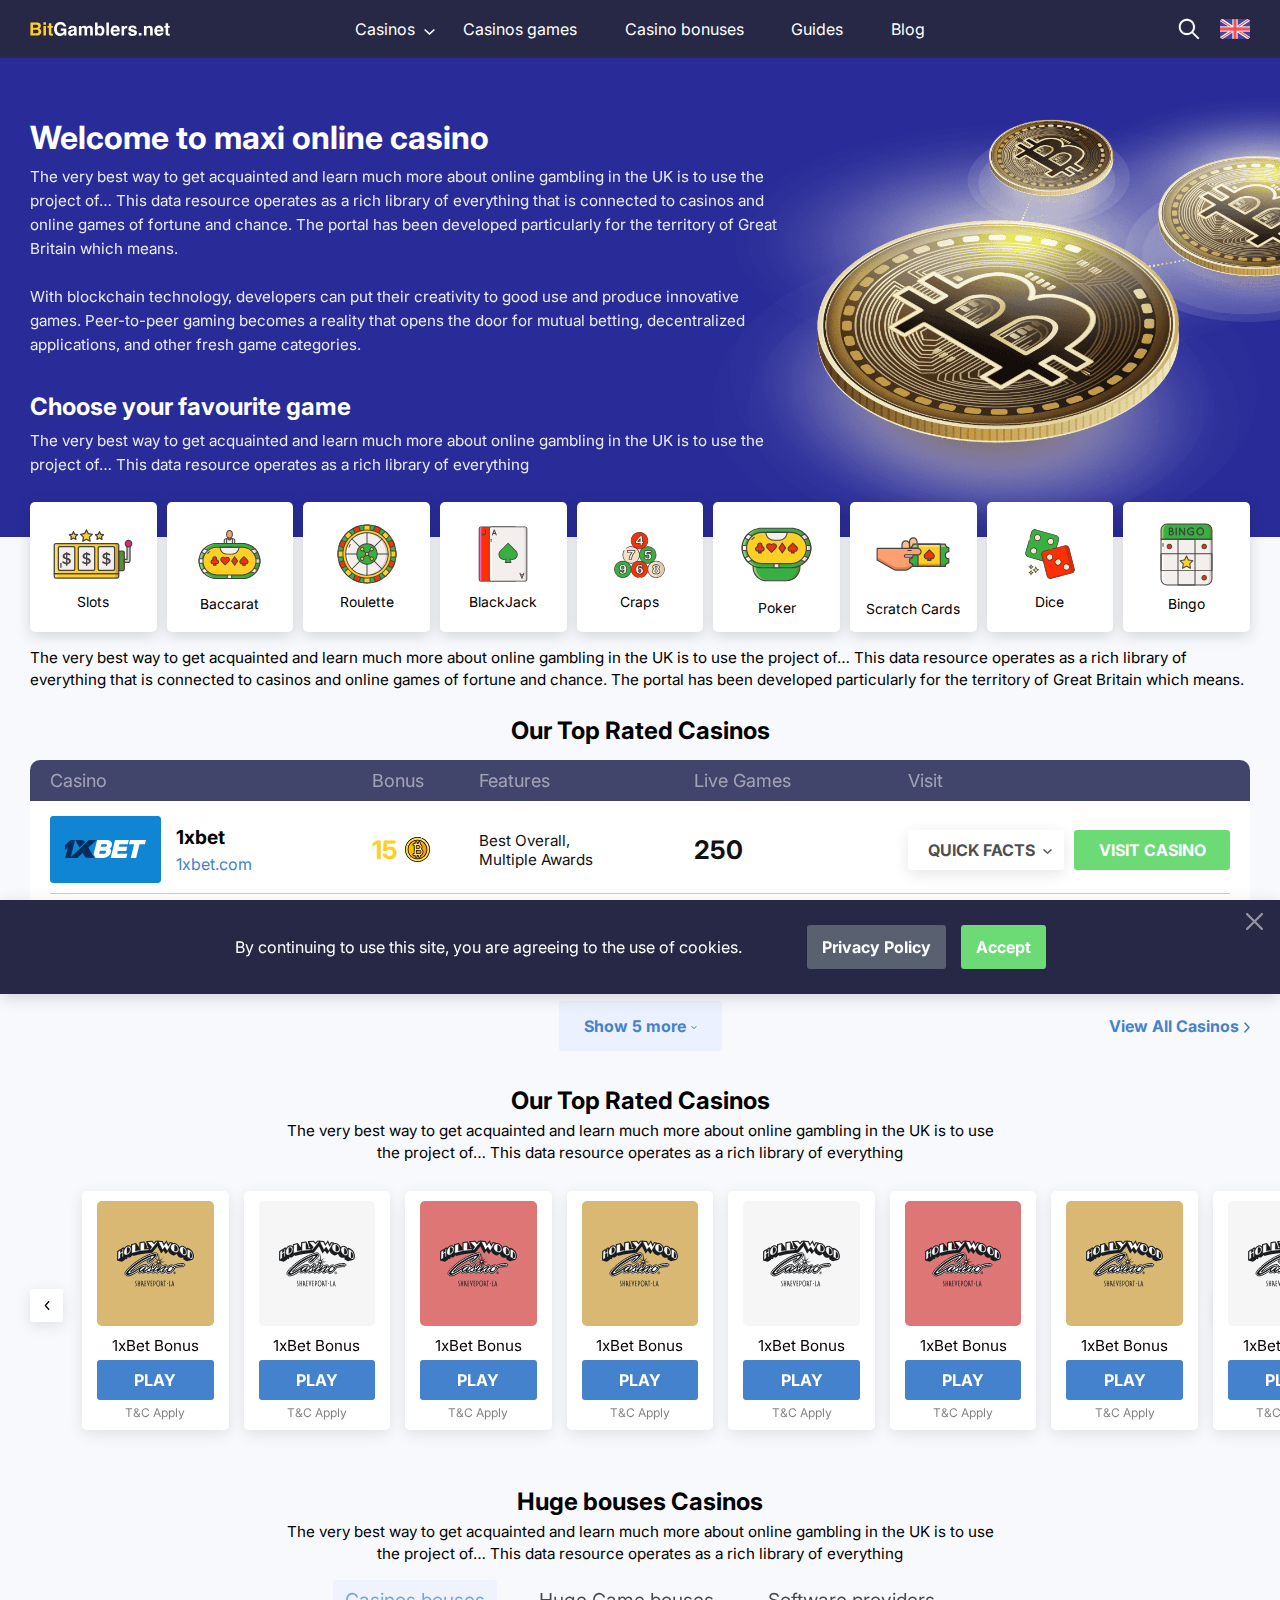
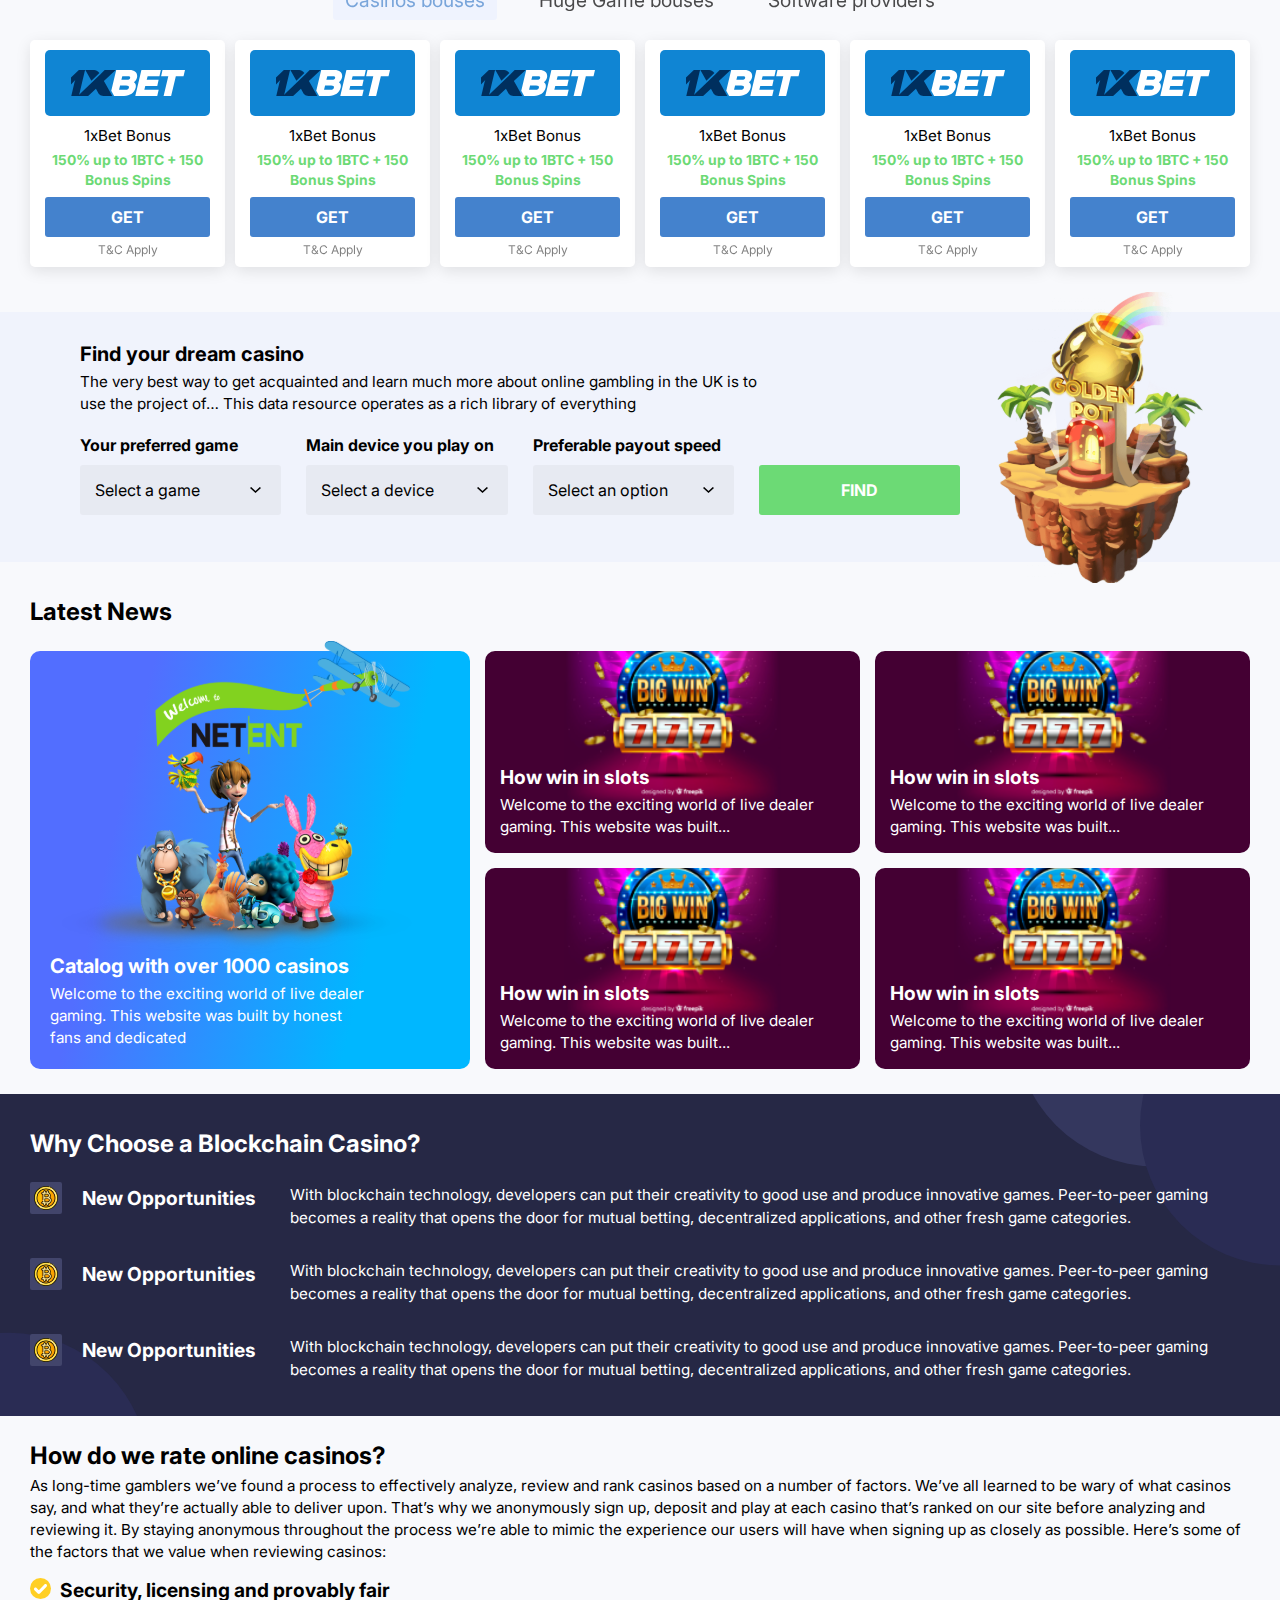
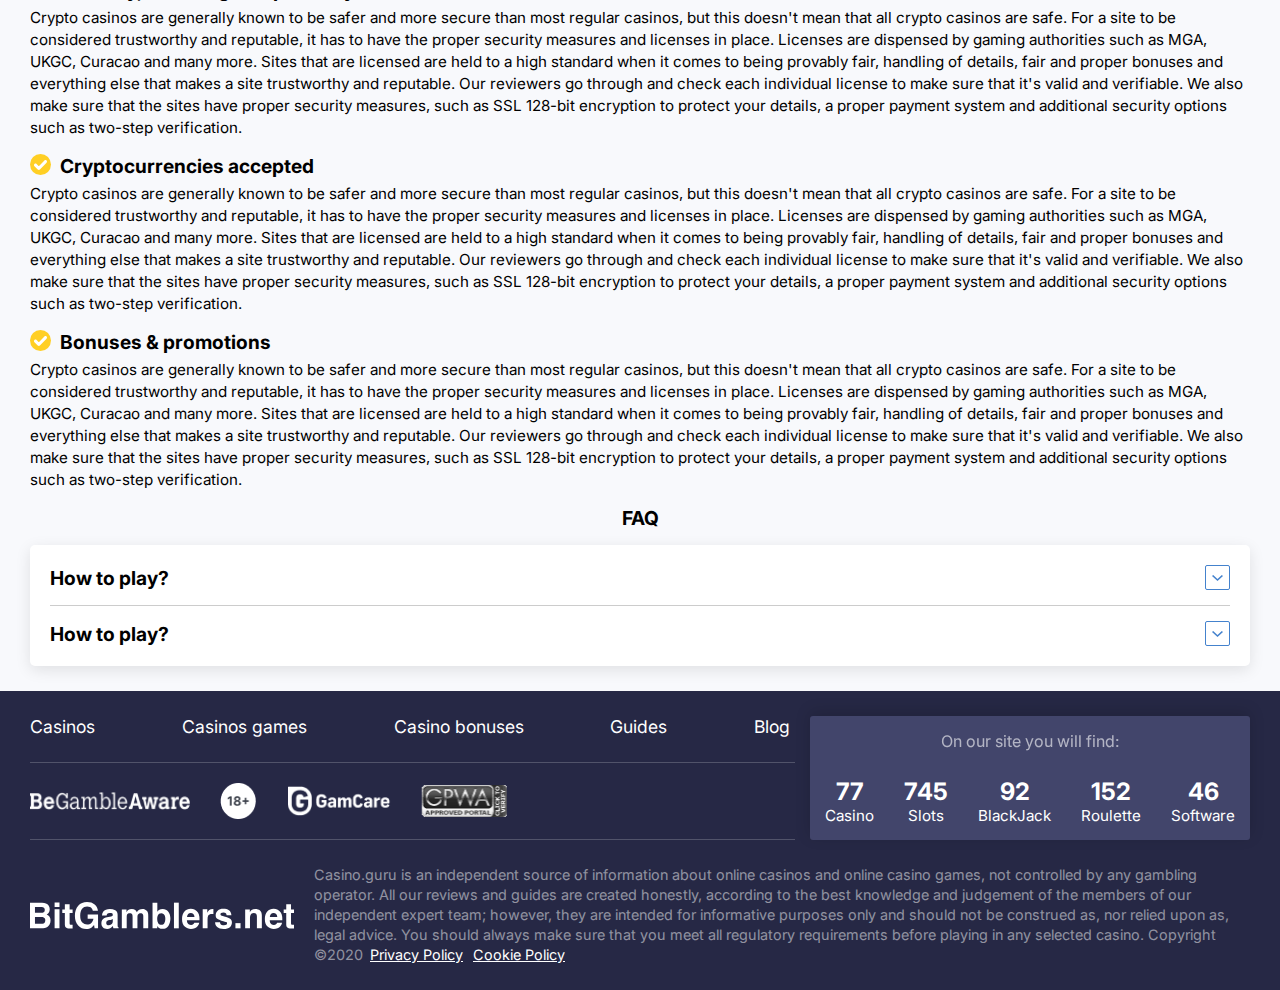
==== commit 11028a33: "qw" ====
--- a/index.html
+++ b/index.html
@@ -60,7 +60,7 @@
                                 <a href="#">Casinos</a>
                                 <ul class="sub_menu">
                                     <li>
-                                        <a href="#">Casinos</a>
+                                        <a href="#">Casinos Casinos Casinos</a>
                                         <ul class="sub_menu_2">
                                             <li>
                                                 <a href="#">Casinos</a>
@@ -157,60 +157,60 @@
             <div class="games padding_sm">
                 <div class="container">
                     <div class="games_wrap">
-                        <div class="games_box">
+                        <a href="" class="games_box">
                             <img src="img/home/games_1.svg" style="width: 80px; height: 50px;" alt="games">
                             <p class="games_info">
                                 Slots
                             </p>
-                        </div>
-                        <div class="games_box">
+                        </a>
+                        <a href="#" class="games_box">
                             <img src="img/home/games_2.svg" style="width: 63px; height: 63px;" alt="games">
                             <p class="games_info">
                                 Baccarat
                             </p>
-                        </div>
-                        <div class="games_box">
+                        </a>
+                        <a href="#" class="games_box">
                             <img src="img/home/games_3.svg" style="width: 54,14px; height: 54,14px;" alt="games">
                             <p class="games_info">
                                 Roulette
                             </p>
-                        </div>
-                        <div class="games_box">
+                        </a>
+                        <a href="#" class="games_box">
                             <img src="img/home/games_4.svg" style="width: 56px; height: 56px;" alt="games">
                             <p class="games_info">
                                 BlackJack
                             </p>
-                        </div>
-                        <div class="games_box">
+                        </a>
+                        <a href="#" class="games_box">
                             <img src="img/home/games_5.svg" style="width: 57px; height: 57px;" alt="games">
                             <p class="games_info">
                                 Craps
                             </p>
-                        </div>
-                        <div class="games_box">
+                        </a>
+                        <a href="#" class="games_box">
                             <img src="img/home/games_6.svg" style="width: 71px; height: 71px;" alt="games">
                             <p class="games_info">
                                 Poker
                             </p>
-                        </div>
-                        <div class="games_box">
+                        </a>
+                        <a href="#" class="games_box">
                             <img src="img/home/games_7.svg" style="width: 74px; height: 74px;" alt="games">
                             <p class="games_info">
                                 Scratch Cards
                             </p>
-                        </div>
-                        <div class="games_box">
+                        </a>
+                        <a href="#" class="games_box">
                             <img src="img/home/games_8.svg" style="width: 56px; height: 56px;" alt="games">
                             <p class="games_info">
                                 Dice
                             </p>
-                        </div>
-                        <div class="games_box">
+                        </a>
+                        <a href="#" class="games_box">
                             <img src="img/home/games_9.svg" style="width: 52,76px; height: 63px;" alt="games">
                             <p class="games_info">
                                 Bingo
                             </p>
-                        </div>
+                        </a>
                     </div>
                     <p class="games_text">
                         The very best way to get acquainted and learn much more about online gambling in the UK is to use the project of… This data resource operates as a rich library of everything that is connected to casinos and online games of fortune and chance. The portal
--- a/css/main.css
+++ b/css/main.css
@@ -1,4 +1,123 @@
 @import url("https://fonts.googleapis.com/css2?family=Inter:wght@300;400;500;700&display=swap");
+html,
+body {
+  padding: 0;
+  margin: 0;
+  -webkit-box-sizing: border-box;
+          box-sizing: border-box;
+  overflow-x: hidden;
+  background: #f8f9fc;
+  font-family: 'Inter', sans-serif; }
+
+.container {
+  max-width: 1280px;
+  margin: 0 auto; }
+
+h1,
+h2,
+h3,
+h4,
+h5,
+p {
+  margin: 0; }
+
+button {
+  outline: none; }
+
+.tabs__content {
+  display: none; }
+
+.tabs__content.active {
+  display: block; }
+
+.padding {
+  padding: 0 70px; }
+  @media (max-width: 1400px) {
+    .padding {
+      padding: 0 30px; } }
+  @media (max-width: 990px) {
+    .padding {
+      padding: 0 15px; } }
+
+.padding_mob {
+  padding: 0 70px; }
+  @media (max-width: 1400px) {
+    .padding_mob {
+      padding: 0 30px; } }
+  @media (max-width: 990px) {
+    .padding_mob {
+      padding: 0 15px; } }
+  @media (max-width: 576px) {
+    .padding_mob {
+      padding: 0; } }
+
+.padding_sm {
+  padding: 0 70px; }
+  @media (max-width: 1400px) {
+    .padding_sm {
+      padding: 0 30px; } }
+  @media (max-width: 990px) {
+    .padding_sm {
+      padding: 0 15px; } }
+  @media (max-width: 576px) {
+    .padding_sm {
+      padding: 0 10px; } }
+
+.margin {
+  margin-bottom: 60px; }
+  @media (max-width: 990px) {
+    .margin {
+      margin-bottom: 35px; } }
+
+main {
+  min-height: -webkit-calc(100vh - 80px);
+  min-height: calc(100vh - 80px); }
+
+a {
+  text-decoration: none; }
+
+ul {
+  margin: 0;
+  padding: 0;
+  list-style-type: none; }
+
+.readactor_output p {
+  font: 400 0.95rem/24px "Inter", sans-serif !important; }
+  @media (max-width: 990px) {
+    .readactor_output p {
+      font: 400 0.87rem/21px "Inter", sans-serif !important; } }
+
+.readactor_output a {
+  color: #55B56B !important;
+  display: inline-block !important;
+  text-decoration: underline !important;
+  font: 400 .95rem/24px 'Inter', sans-serif; }
+  @media (max-width: 990px) {
+    .readactor_output a {
+      font: 400 .87rem/21px 'Inter', sans-serif; } }
+
+.readactor_output span {
+  color: #55B56B !important;
+  display: inline-block !important;
+  font: 400 0.95rem/24px "Inter", sans-serif !important; }
+  @media (max-width: 990px) {
+    .readactor_output span {
+      font: 400 0.87rem/21px "Inter", sans-serif !important; } }
+
+.readactor_output h1,
+.readactor_output h2,
+.readactor_output h3,
+.readactor_output h4,
+.readactor_output h5 {
+  font: 700 1.4rem "Inter", sans-serif !important; }
+  @media (max-width: 990px) {
+    .readactor_output h1,
+    .readactor_output h2,
+    .readactor_output h3,
+    .readactor_output h4,
+    .readactor_output h5 {
+      font: 700 1.125rem "Inter", sans-serif !important; } }
+
 header {
   background: #262845;
   -webkit-box-shadow: 0 0 24px rgba(0, 0, 0, 0.15);
@@ -95,7 +214,15 @@
       display: -webkit-flex;
       display: -ms-flexbox;
       display: flex;
-      width: 100%; }
+      width: 100%;
+      -webkit-box-align: center;
+      -webkit-align-items: center;
+          -ms-flex-align: center;
+              align-items: center;
+      -webkit-box-pack: center;
+      -webkit-justify-content: center;
+          -ms-flex-pack: center;
+              justify-content: center; }
       .header_mob .header_mob_panel .search_form .input_search {
         -webkit-appearance: none;
            -moz-appearance: none;
@@ -111,7 +238,8 @@
         font: 400 1rem 'Inter', sans-serif; }
       .header_mob .header_mob_panel .search_form .btn_search {
         height: 100%;
-        padding: 12px;
+        padding: 11.5px;
+        top: 0;
         background: #6CDA75;
         border-radius: 0 3px 3px 0;
         -webkit-appearance: none;
@@ -336,7 +464,6 @@
               display: -ms-flexbox;
               display: flex; } }
         .header_nav ul li .sub_menu li a {
-          white-space: nowrap;
           color: #fff;
           display: block; }
         .header_nav ul li .sub_menu li .arrow_link {
@@ -349,6 +476,7 @@
           .header_nav ul li .sub_menu li .arrow_link::after {
             position: absolute;
             right: 0;
+            top: 18%;
             -webkit-transform: rotate(-90deg);
                 -ms-transform: rotate(-90deg);
                     transform: rotate(-90deg);
@@ -781,7 +909,8 @@
       -webkit-box-shadow: 0 4px 15px rgba(0, 0, 0, 0.15);
               box-shadow: 0 4px 15px rgba(0, 0, 0, 0.15);
       border-radius: 5px;
-      padding: 5px; }
+      padding: 5px;
+      color: #000; }
       @media (max-width: 990px) {
         .games .games_wrap .games_box {
           height: 102px;
@@ -3618,7 +3747,7 @@
     width: 17px;
     border: 1px solid #6CDA75;
     left: 0px;
-    top: 2pxs;
+    top: 0;
     border-radius: 3px; }
   .contact_wrap .contact_form .checkbox label::after {
     height: 4px;
@@ -4918,6 +5047,1686 @@
         .faq .acc_body p {
           font: 400 .87rem/20px 'Inter', sans-serif; } }
 
+.page_casino_container {
+  display: grid;
+  grid-template-columns: 1fr 275px;
+  grid-gap: 30px;
+  -webkit-box-align: start;
+  -webkit-align-items: start;
+      -ms-flex-align: start;
+          align-items: start; }
+  @media (max-width: 990px) {
+    .page_casino_container {
+      display: block; } }
+
+.page_casino .show_more {
+  display: none; }
+  @media (max-width: 576px) {
+    .page_casino .show_more {
+      display: -webkit-box;
+      display: -webkit-flex;
+      display: -ms-flexbox;
+      display: flex;
+      -webkit-box-align: center;
+      -webkit-align-items: center;
+          -ms-flex-align: center;
+              align-items: center;
+      font: 400 .9rem 'Inter', sans-serif;
+      color: #55B56B;
+      padding: 0 15px;
+      margin-bottom: 15px; } }
+  .page_casino .show_more img {
+    position: relative;
+    left: 5px;
+    top: 1.5px; }
+
+@media (max-width: 576px) {
+  .page_casino .hide_text {
+    height: 120px;
+    overflow: hidden; } }
+
+.page_casino .hide_text_active {
+  height: auto; }
+
+.page_casino .casino_title_box {
+  padding: 15px 30px;
+  background: #4482CD;
+  border-radius: 7px 7px 0 0;
+  margin-bottom: 20px; }
+  @media (max-width: 990px) {
+    .page_casino .casino_title_box {
+      padding: 12px 15px;
+      margin-bottom: 10px; } }
+  .page_casino .casino_title_box p {
+    color: #fff;
+    font: 700 1.25rem 'Inter', sans-serif; }
+    @media (max-width: 990px) {
+      .page_casino .casino_title_box p {
+        font: 700 1.125rem 'Inter', sans-serif; } }
+
+.page_casino .simple_casino_text {
+  color: #000;
+  padding: 0 30px;
+  margin-bottom: 35px;
+  font: 400 .95rem/22px 'Inter', sans-serif; }
+  @media (max-width: 990px) {
+    .page_casino .simple_casino_text {
+      font: 400 .87rem/20px 'Inter', sans-serif;
+      padding: 0 15px;
+      margin-bottom: 10px; } }
+  .page_casino .simple_casino_text a {
+    text-decoration: underline;
+    color: #3aa4dd; }
+  .page_casino .simple_casino_text span {
+    text-decoration: none;
+    color: #3aa4dd; }
+
+.page_casino .simple_casino_title {
+  color: #000;
+  font: 700 1.25rem 'Inter', sans-serif;
+  margin-bottom: 10px;
+  padding: 0 30px; }
+  @media (max-width: 990px) {
+    .page_casino .simple_casino_title {
+      font: 700 1.125rem 'Inter', sans-serif;
+      padding: 0 15px; } }
+
+.page_casino .page_casino_boxs {
+  margin-bottom: 25px;
+  background: #fff;
+  -webkit-box-shadow: 0 0 10px rgba(0, 0, 0, 0.05);
+          box-shadow: 0 0 10px rgba(0, 0, 0, 0.05);
+  border-radius: 7px;
+  padding-bottom: 25px; }
+  @media (max-width: 990px) {
+    .page_casino .page_casino_boxs {
+      padding-bottom: 15px;
+      margin: 0;
+      margin-bottom: 20px; } }
+  @media (max-width: 576px) {
+    .page_casino .page_casino_boxs {
+      padding-bottom: 15px;
+      margin: 0 10px;
+      margin-bottom: 20px; } }
+
+.page_casino .margin_none {
+  margin: 0; }
+
+.page_casino .page_about_casino {
+  padding: 15px 25px; }
+  @media (max-width: 1280px) {
+    .page_casino .page_about_casino {
+      padding: 15px; } }
+  @media (max-width: 576px) {
+    .page_casino .page_about_casino .hide_text {
+      height: 40px; } }
+  .page_casino .page_about_casino .hide_text_active {
+    height: auto; }
+  .page_casino .page_about_casino .show_more {
+    padding: 0;
+    margin: 5px 0 0 0; }
+  .page_casino .page_about_casino .page_about_wrap {
+    display: grid;
+    grid-template-columns: 1fr 1fr;
+    grid-gap: 20px;
+    -webkit-box-align: start;
+    -webkit-align-items: start;
+        -ms-flex-align: start;
+            align-items: start; }
+    @media (max-width: 1280px) {
+      .page_casino .page_about_casino .page_about_wrap {
+        grid-gap: 5px; } }
+    @media (max-width: 990px) {
+      .page_casino .page_about_casino .page_about_wrap {
+        grid-template-columns: 1fr;
+        grid-gap: 5px;
+        margin-bottom: 10px; } }
+  .page_casino .page_about_casino .page_casino_star {
+    padding: 10px 15px;
+    background: #F9F9F9;
+    border-radius: 5px; }
+    @media (max-width: 576px) {
+      .page_casino .page_about_casino .page_casino_star {
+        padding: 10px; } }
+    .page_casino .page_about_casino .page_casino_star .page_all_star {
+      margin-bottom: 10px;
+      display: grid;
+      grid-gap: 5px;
+      -webkit-box-align: center;
+      -webkit-align-items: center;
+          -ms-flex-align: center;
+              align-items: center;
+      grid-template-columns: 200px 1fr; }
+      @media (max-width: 1280px) {
+        .page_casino .page_about_casino .page_casino_star .page_all_star {
+          grid-template-columns: 160px 1fr; } }
+      @media (max-width: 576px) {
+        .page_casino .page_about_casino .page_casino_star .page_all_star {
+          display: -webkit-box;
+          display: -webkit-flex;
+          display: -ms-flexbox;
+          display: flex;
+          -webkit-box-align: center;
+          -webkit-align-items: center;
+              -ms-flex-align: center;
+                  align-items: center;
+          -webkit-box-pack: justify;
+          -webkit-justify-content: space-between;
+              -ms-flex-pack: justify;
+                  justify-content: space-between; } }
+      .page_casino .page_about_casino .page_casino_star .page_all_star .title {
+        font: 600 .95rem 'Inter', sans-serif; }
+      .page_casino .page_about_casino .page_casino_star .page_all_star .star {
+        color: #6CDA75;
+        font: 600 .95rem 'Inter', sans-serif; }
+        .page_casino .page_about_casino .page_casino_star .page_all_star .star span {
+          font: 400 .95rem 'Inter', sans-serif; }
+    .page_casino .page_about_casino .page_casino_star .page_box_star {
+      margin-bottom: 10px;
+      display: grid;
+      grid-gap: 5px;
+      -webkit-box-align: center;
+      -webkit-align-items: center;
+          -ms-flex-align: center;
+              align-items: center;
+      grid-template-columns: 200px 1fr; }
+      @media (max-width: 1280px) {
+        .page_casino .page_about_casino .page_casino_star .page_box_star {
+          grid-template-columns: 160px 1fr; } }
+      @media (max-width: 576px) {
+        .page_casino .page_about_casino .page_casino_star .page_box_star {
+          grid-template-columns: 1fr;
+          grid-gap: 10px; } }
+      .page_casino .page_about_casino .page_casino_star .page_box_star .title {
+        font: 500 .95rem 'Inter', sans-serif; }
+        @media (max-width: 1280px) {
+          .page_casino .page_about_casino .page_casino_star .page_box_star .title {
+            font: 500 .87rem 'Inter', sans-serif; } }
+      .page_casino .page_about_casino .page_casino_star .page_box_star .star_element {
+        display: grid;
+        grid-template-columns: 1fr 1fr 1fr 1fr 1fr;
+        grid-gap: 10px;
+        -webkit-box-align: center;
+        -webkit-align-items: center;
+            -ms-flex-align: center;
+                align-items: center; }
+        .page_casino .page_about_casino .page_casino_star .page_box_star .star_element span {
+          background: #D8D8D8;
+          height: 4px;
+          width: 100%;
+          border-radius: 10px; }
+      .page_casino .page_about_casino .page_casino_star .page_box_star .one span:first-child {
+        background: #6CDA75; }
+      .page_casino .page_about_casino .page_casino_star .page_box_star .two span:first-child {
+        background: #6CDA75; }
+      .page_casino .page_about_casino .page_casino_star .page_box_star .two span:nth-child(2) {
+        background: #6CDA75; }
+      .page_casino .page_about_casino .page_casino_star .page_box_star .three span:first-child {
+        background: #6CDA75; }
+      .page_casino .page_about_casino .page_casino_star .page_box_star .three span:nth-child(2) {
+        background: #6CDA75; }
+      .page_casino .page_about_casino .page_casino_star .page_box_star .three span:nth-child(3) {
+        background: #6CDA75; }
+      .page_casino .page_about_casino .page_casino_star .page_box_star .four span:first-child {
+        background: #6CDA75; }
+      .page_casino .page_about_casino .page_casino_star .page_box_star .four span:nth-child(2) {
+        background: #6CDA75; }
+      .page_casino .page_about_casino .page_casino_star .page_box_star .four span:nth-child(3) {
+        background: #6CDA75; }
+      .page_casino .page_about_casino .page_casino_star .page_box_star .four span:nth-child(4) {
+        background: #6CDA75; }
+      .page_casino .page_about_casino .page_casino_star .page_box_star .five span:first-child {
+        background: #6CDA75; }
+      .page_casino .page_about_casino .page_casino_star .page_box_star .five span:nth-child(2) {
+        background: #6CDA75; }
+      .page_casino .page_about_casino .page_casino_star .page_box_star .five span:nth-child(3) {
+        background: #6CDA75; }
+      .page_casino .page_about_casino .page_casino_star .page_box_star .five span:nth-child(4) {
+        background: #6CDA75; }
+      .page_casino .page_about_casino .page_casino_star .page_box_star .five span:nth-child(5) {
+        background: #6CDA75; }
+    .page_casino .page_about_casino .page_casino_star .page_box_star:last-child {
+      margin: 0; }
+  .page_casino .page_about_casino .page_casino_img {
+    display: grid;
+    grid-template-columns: 145px 1fr;
+    grid-gap: 10px;
+    -webkit-box-align: center;
+    -webkit-align-items: center;
+        -ms-flex-align: center;
+            align-items: center;
+    margin-bottom: 15px; }
+    @media (max-width: 990px) {
+      .page_casino .page_about_casino .page_casino_img {
+        margin-bottom: 10px; } }
+    @media (max-width: 576px) {
+      .page_casino .page_about_casino .page_casino_img {
+        grid-template-columns: 125px 1fr; } }
+    @media (max-width: 340px) {
+      .page_casino .page_about_casino .page_casino_img {
+        grid-template-columns: 1fr; } }
+    @media (max-width: 340px) {
+      .page_casino .page_about_casino .page_casino_img .casino_img {
+        display: block;
+        margin: 0 auto;
+        width: 100%;
+        height: auto;
+        max-width: 100%; } }
+    .page_casino .page_about_casino .page_casino_img .casino_name_box .name {
+      color: #000;
+      margin-bottom: 5px;
+      font: 600 1.5rem 'Inter', sans-serif; }
+      @media (max-width: 1280px) {
+        .page_casino .page_about_casino .page_casino_img .casino_name_box .name {
+          font: 600 1.25rem 'Inter', sans-serif; } }
+    .page_casino .page_about_casino .page_casino_img .casino_name_box .county_box_wrap {
+      display: -webkit-box;
+      display: -webkit-flex;
+      display: -ms-flexbox;
+      display: flex;
+      -webkit-box-align: center;
+      -webkit-align-items: center;
+          -ms-flex-align: center;
+              align-items: center; }
+      .page_casino .page_about_casino .page_casino_img .casino_name_box .county_box_wrap .country_box {
+        position: relative;
+        margin-right: 10px; }
+        .page_casino .page_about_casino .page_casino_img .casino_name_box .county_box_wrap .country_box .check {
+          position: absolute;
+          right: -8px;
+          top: -5px; }
+      .page_casino .page_about_casino .page_casino_img .casino_name_box .county_box_wrap .country_name {
+        font: 400 .95rem 'Inter', sans-serif; }
+        @media (max-width: 1280px) {
+          .page_casino .page_about_casino .page_casino_img .casino_name_box .county_box_wrap .country_name {
+            font: 400 .9rem 'Inter', sans-serif; } }
+  .page_casino .page_about_casino .bonus_casino {
+    display: -webkit-box;
+    display: -webkit-flex;
+    display: -ms-flexbox;
+    display: flex;
+    -webkit-box-align: center;
+    -webkit-align-items: center;
+        -ms-flex-align: center;
+            align-items: center;
+    margin-bottom: 15px; }
+    @media (max-width: 990px) {
+      .page_casino .page_about_casino .bonus_casino {
+        margin-bottom: 10px; } }
+    .page_casino .page_about_casino .bonus_casino .bonus_text {
+      margin-right: 10px;
+      color: #000;
+      font: 400 1rem 'Inter', sans-serif;
+      opacity: .5; }
+    .page_casino .page_about_casino .bonus_casino .bonus_box {
+      display: -webkit-box;
+      display: -webkit-flex;
+      display: -ms-flexbox;
+      display: flex;
+      -webkit-box-align: center;
+      -webkit-align-items: center;
+          -ms-flex-align: center;
+              align-items: center; }
+      .page_casino .page_about_casino .bonus_casino .bonus_box p {
+        color: #FFCF24;
+        font: 600 1.25rem 'Inter', sans-serif;
+        margin-right: 5px; }
+  .page_casino .page_about_casino .bonus_btn {
+    padding: 15px;
+    background: #6CDA75;
+    display: inline-block;
+    margin-bottom: 15px;
+    border-radius: 3px;
+    font: 600 1.125rem 'Inter', sans-serif;
+    max-width: 200px;
+    width: 100%;
+    -webkit-box-sizing: border-box;
+            box-sizing: border-box;
+    color: #fff;
+    text-align: center;
+    text-transform: uppercase; }
+    @media (max-width: 990px) {
+      .page_casino .page_about_casino .bonus_btn {
+        margin-bottom: 10px; } }
+    @media (max-width: 576px) {
+      .page_casino .page_about_casino .bonus_btn {
+        width: 100%;
+        max-width: 100%;
+        display: block; } }
+  .page_casino .page_about_casino .info_autohr {
+    display: -webkit-box;
+    display: -webkit-flex;
+    display: -ms-flexbox;
+    display: flex;
+    -webkit-box-align: center;
+    -webkit-align-items: center;
+        -ms-flex-align: center;
+            align-items: center;
+    margin-bottom: 15px; }
+    @media (max-width: 1280px) {
+      .page_casino .page_about_casino .info_autohr {
+        -webkit-box-orient: vertical;
+        -webkit-box-direction: normal;
+        -webkit-flex-direction: column;
+            -ms-flex-direction: column;
+                flex-direction: column;
+        -webkit-box-align: start;
+        -webkit-align-items: flex-start;
+            -ms-flex-align: start;
+                align-items: flex-start; } }
+    @media (max-width: 990px) {
+      .page_casino .page_about_casino .info_autohr {
+        margin-bottom: 10px; } }
+    .page_casino .page_about_casino .info_autohr p {
+      margin-right: 10px;
+      color: #898989;
+      font: 400 .95rem 'Inter', sans-serif; }
+      .page_casino .page_about_casino .info_autohr p span {
+        opacity: 1;
+        color: #000;
+        text-decoration: underline; }
+  .page_casino .page_about_casino .page_casino_text {
+    color: #000;
+    font: 400 .95rem/22px 'Inter', sans-serif; }
+    @media (max-width: 990px) {
+      .page_casino .page_about_casino .page_casino_text {
+        font: 400 .87rem/21px 'Inter', sans-serif; } }
+
+.page_casino .page_casino_navigation {
+  background: #fff;
+  border-radius: 5px;
+  padding: 0 5px;
+  margin-bottom: 20px;
+  display: -webkit-box;
+  display: -webkit-flex;
+  display: -ms-flexbox;
+  display: flex;
+  -webkit-box-align: center;
+  -webkit-align-items: center;
+      -ms-flex-align: center;
+          align-items: center;
+  -webkit-box-pack: center;
+  -webkit-justify-content: center;
+      -ms-flex-pack: center;
+          justify-content: center; }
+  @media (max-width: 1400px) {
+    .page_casino .page_casino_navigation {
+      -webkit-flex-wrap: wrap;
+          -ms-flex-wrap: wrap;
+              flex-wrap: wrap; } }
+  @media (max-width: 990px) {
+    .page_casino .page_casino_navigation {
+      -webkit-flex-wrap: nowrap;
+          -ms-flex-wrap: nowrap;
+              flex-wrap: nowrap;
+      -webkit-box-align: center;
+      -webkit-align-items: center;
+          -ms-flex-align: center;
+              align-items: center;
+      -webkit-box-pack: start;
+      -webkit-justify-content: flex-start;
+          -ms-flex-pack: start;
+              justify-content: flex-start;
+      padding: 8px 5px;
+      overflow-y: scroll; } }
+  @media (max-width: 576px) {
+    .page_casino .page_casino_navigation {
+      margin: 0 10px;
+      margin-bottom: 20px; } }
+  .page_casino .page_casino_navigation a {
+    white-space: nowrap;
+    padding: 12px;
+    text-align: center;
+    display: block;
+    color: #000;
+    text-transform: capitalize;
+    font: 400 1rem 'Inter', sans-serif;
+    -webkit-transition: .2s;
+    -o-transition: .2s;
+    transition: .2s; }
+    @media (max-width: 990px) {
+      .page_casino .page_casino_navigation a {
+        min-width: 110px; } }
+    .page_casino .page_casino_navigation a:hover {
+      background: #4482CD;
+      color: #fff; }
+
+.page_casino .page_casino_previews {
+  margin-bottom: 25px; }
+  @media (max-width: 575px) {
+    .page_casino .page_casino_previews {
+      margin: 0 10px;
+      margin-bottom: 15px; } }
+  .page_casino .page_casino_previews .previevs_title {
+    color: #000;
+    margin-bottom: 10px;
+    font: 700 1.25rem 'Inter', sans-serif; }
+    @media (max-width: 990px) {
+      .page_casino .page_casino_previews .previevs_title {
+        font: 700 1.125rem 'Inter', sans-serif; } }
+  .page_casino .page_casino_previews .previevs_text {
+    color: #000;
+    margin-bottom: 10px;
+    font: 400 .95rem/22px 'Inter', sans-serif; }
+    @media (max-width: 990px) {
+      .page_casino .page_casino_previews .previevs_text {
+        font: 400 .87rem/21px 'Inter', sans-serif; } }
+  .page_casino .page_casino_previews .casino_previews_wrap {
+    display: grid;
+    grid-template-columns: 1fr 1fr 1fr 1fr 1fr 1fr;
+    grid-gap: 20px; }
+    @media (max-width: 1200px) {
+      .page_casino .page_casino_previews .casino_previews_wrap {
+        grid-template-columns: 1fr 1fr 1fr; } }
+    @media (max-width: 990px) {
+      .page_casino .page_casino_previews .casino_previews_wrap {
+        overflow-y: scroll;
+        padding-bottom: 10px;
+        grid-template-columns: 130px 130px 130px 130px 130px 130px; } }
+    .page_casino .page_casino_previews .casino_previews_wrap .casino_previews_box {
+      display: -webkit-box;
+      display: -webkit-flex;
+      display: -ms-flexbox;
+      display: flex;
+      -webkit-box-align: center;
+      -webkit-align-items: center;
+          -ms-flex-align: center;
+              align-items: center;
+      -webkit-box-pack: center;
+      -webkit-justify-content: center;
+          -ms-flex-pack: center;
+              justify-content: center;
+      -webkit-box-orient: vertical;
+      -webkit-box-direction: normal;
+      -webkit-flex-direction: column;
+          -ms-flex-direction: column;
+              flex-direction: column; }
+      .page_casino .page_casino_previews .casino_previews_wrap .casino_previews_box img {
+        -o-object-fit: cover;
+           object-fit: cover;
+        margin-bottom: 10px;
+        width: 100%;
+        border-radius: 5px; }
+      .page_casino .page_casino_previews .casino_previews_wrap .casino_previews_box p {
+        color: #000;
+        text-align: center;
+        font: 400 1rem 'Inter', sans-serif; }
+
+.page_casino .page_casino_hits {
+  margin-bottom: 25px; }
+  @media (max-width: 576px) {
+    .page_casino .page_casino_hits {
+      margin: 0 10px;
+      margin-bottom: 20px; } }
+  .page_casino .page_casino_hits .hits_title {
+    color: #000;
+    margin-bottom: 10px;
+    font: 700 1.25rem 'Inter', sans-serif; }
+    @media (max-width: 990px) {
+      .page_casino .page_casino_hits .hits_title {
+        font: 700 1.125rem 'Inter', sans-serif; } }
+  .page_casino .page_casino_hits .details_tabs {
+    background: #fff;
+    border: 2px solid #55B56B;
+    -webkit-box-sizing: border-box;
+            box-sizing: border-box;
+    border-radius: 5px; }
+  .page_casino .page_casino_hits .red_active_border {
+    border: 2px solid #FF4B55; }
+  .page_casino .page_casino_hits .tabs__caption {
+    display: grid;
+    grid-template-columns: 1fr 1fr; }
+    .page_casino .page_casino_hits .tabs__caption li {
+      background: #F5F5F5;
+      padding: 15px 30px;
+      color: #000;
+      opacity: .7;
+      display: -webkit-box;
+      display: -webkit-flex;
+      display: -ms-flexbox;
+      display: flex;
+      -webkit-box-align: center;
+      -webkit-align-items: center;
+          -ms-flex-align: center;
+              align-items: center;
+      cursor: pointer;
+      font: 400 1.3rem 'Inter', sans-serif; }
+      @media (max-width: 990px) {
+        .page_casino .page_casino_hits .tabs__caption li {
+          font: 400 1rem 'Inter', sans-serif;
+          padding: 10px 15px; } }
+      @media (max-width: 576px) {
+        .page_casino .page_casino_hits .tabs__caption li {
+          font: 400 .9rem 'Inter', sans-serif; } }
+      .page_casino .page_casino_hits .tabs__caption li img {
+        margin-right: 8px;
+        position: relative; }
+        @media (max-width: 350px) {
+          .page_casino .page_casino_hits .tabs__caption li img {
+            display: none; } }
+    .page_casino .page_casino_hits .tabs__caption .active {
+      opacity: 1;
+      color: #fff;
+      background: #55B56B; }
+    .page_casino .page_casino_hits .tabs__caption .red_active {
+      background: #FF4B55; }
+  .page_casino .page_casino_hits .tabs_detail_wrap {
+    display: grid;
+    grid-template-columns: 1fr 1fr 1fr;
+    grid-gap: 10px 30px;
+    padding: 25px 30px; }
+    @media (max-width: 990px) {
+      .page_casino .page_casino_hits .tabs_detail_wrap {
+        padding: 20px;
+        grid-template-columns: 1fr 1fr;
+        grid-gap: 20px; } }
+    @media (max-width: 576px) {
+      .page_casino .page_casino_hits .tabs_detail_wrap {
+        grid-template-columns: 1fr;
+        grid-gap: 15px; } }
+    .page_casino .page_casino_hits .tabs_detail_wrap li {
+      color: #000;
+      font: 400 .95rem 'Inter', sans-serif;
+      position: relative;
+      padding-left: 9px; }
+      .page_casino .page_casino_hits .tabs_detail_wrap li::after {
+        content: '+';
+        position: absolute;
+        left: -8px;
+        top: -2px;
+        color: #55B56B; }
+  .page_casino .page_casino_hits .tabs__content:last-child li::after {
+    content: '-';
+    color: #FF4B55; }
+
+.page_casino .page_casino_details {
+  background: #fff;
+  -webkit-box-shadow: 0 0 10px rgba(0, 0, 0, 0.05);
+          box-shadow: 0 0 10px rgba(0, 0, 0, 0.05);
+  border-radius: 7px;
+  margin-bottom: 20px; }
+  @media (max-width: 576px) {
+    .page_casino .page_casino_details {
+      margin: 0 10px;
+      margin-bottom: 20px; } }
+  .page_casino .page_casino_details .tabs__caption {
+    display: grid;
+    grid-template-columns: 1fr 1fr; }
+    .page_casino .page_casino_details .tabs__caption li {
+      background: #F5F5F5;
+      padding: 15px 30px;
+      color: #000;
+      opacity: .7;
+      display: -webkit-box;
+      display: -webkit-flex;
+      display: -ms-flexbox;
+      display: flex;
+      -webkit-box-align: center;
+      -webkit-align-items: center;
+          -ms-flex-align: center;
+              align-items: center;
+      cursor: pointer;
+      font: 400 1.2rem 'Inter', sans-serif; }
+      @media (max-width: 990px) {
+        .page_casino .page_casino_details .tabs__caption li {
+          font: 400 1rem 'Inter', sans-serif;
+          padding: 10px 15px; } }
+      @media (max-width: 576px) {
+        .page_casino .page_casino_details .tabs__caption li {
+          font: 400 .9rem 'Inter', sans-serif; } }
+      .page_casino .page_casino_details .tabs__caption li img {
+        margin-left: 10px;
+        position: relative;
+        top: 1.5px; }
+        @media (max-width: 990px) {
+          .page_casino .page_casino_details .tabs__caption li img {
+            top: 0;
+            margin-left: 5px; } }
+        @media (max-width: 350px) {
+          .page_casino .page_casino_details .tabs__caption li img {
+            display: none; } }
+    .page_casino .page_casino_details .tabs__caption .active {
+      opacity: 1;
+      background: transparent; }
+  .page_casino .page_casino_details .tabs_detail_wrap {
+    padding: 15px 30px;
+    display: grid;
+    grid-template-columns: 1fr;
+    grid-gap: 15px; }
+    @media (max-width: 990px) {
+      .page_casino .page_casino_details .tabs_detail_wrap {
+        padding: 10px 15px; } }
+    .page_casino .page_casino_details .tabs_detail_wrap .detail_box {
+      display: grid;
+      grid-template-columns: 150px 1fr;
+      grid-gap: 15px; }
+      @media (max-width: 768px) {
+        .page_casino .page_casino_details .tabs_detail_wrap .detail_box {
+          grid-template-columns: 1fr;
+          grid-gap: 5px; } }
+      .page_casino .page_casino_details .tabs_detail_wrap .detail_box .detail_title {
+        color: #000;
+        font: 400 .95rem 'Inter', sans-serif; }
+        @media (max-width: 340px) {
+          .page_casino .page_casino_details .tabs_detail_wrap .detail_box .detail_title {
+            font: 400 .9rem 'Inter', sans-serif; } }
+      .page_casino .page_casino_details .tabs_detail_wrap .detail_box .detail_elements {
+        font: 400 .95rem 'Inter', sans-serif;
+        color: #28ADFF; }
+        @media (max-width: 340px) {
+          .page_casino .page_casino_details .tabs_detail_wrap .detail_box .detail_elements {
+            font: 400 .9rem 'Inter', sans-serif; } }
+        .page_casino .page_casino_details .tabs_detail_wrap .detail_box .detail_elements a,
+        .page_casino .page_casino_details .tabs_detail_wrap .detail_box .detail_elements span,
+        .page_casino .page_casino_details .tabs_detail_wrap .detail_box .detail_elements p {
+          font: 400 .95rem 'Inter', sans-serif;
+          color: #28ADFF; }
+          @media (max-width: 340px) {
+            .page_casino .page_casino_details .tabs_detail_wrap .detail_box .detail_elements a,
+            .page_casino .page_casino_details .tabs_detail_wrap .detail_box .detail_elements span,
+            .page_casino .page_casino_details .tabs_detail_wrap .detail_box .detail_elements p {
+              font: 400 .9rem 'Inter', sans-serif; } }
+          .page_casino .page_casino_details .tabs_detail_wrap .detail_box .detail_elements a:hover,
+          .page_casino .page_casino_details .tabs_detail_wrap .detail_box .detail_elements span:hover,
+          .page_casino .page_casino_details .tabs_detail_wrap .detail_box .detail_elements p:hover {
+            text-decoration: underline; }
+
+.page_casino .casino_bonuses {
+  margin: 0;
+  margin-bottom: 30px; }
+  @media (max-width: 576px) {
+    .page_casino .casino_bonuses {
+      margin: 0 10px 25px 10px; } }
+  .page_casino .casino_bonuses .bonus_title {
+    text-align: center;
+    color: #000;
+    margin-bottom: 10px;
+    font: 700 1.25rem 'Inter', sans-serif; }
+    @media (max-width: 990px) {
+      .page_casino .casino_bonuses .bonus_title {
+        font: 700 1.125rem 'Inter', sans-serif; } }
+  .page_casino .casino_bonuses .generate_casino_wrap {
+    display: grid;
+    grid-template-columns: 1fr 1fr 1fr 1fr 1fr;
+    grid-gap: 10px; }
+    @media (max-width: 1240px) {
+      .page_casino .casino_bonuses .generate_casino_wrap {
+        width: 750px;
+        margin: 0 auto;
+        padding-bottom: 10px;
+        overflow-y: scroll;
+        grid-template-columns: 180px 180px 180px 180px 180px; } }
+    @media (max-width: 1100px) {
+      .page_casino .casino_bonuses .generate_casino_wrap {
+        width: 700px; } }
+    @media (max-width: 1100px) {
+      .page_casino .casino_bonuses .generate_casino_wrap {
+        width: 625px; } }
+    @media (max-width: 990px) {
+      .page_casino .casino_bonuses .generate_casino_wrap {
+        width: 100%;
+        -webkit-box-sizing: border-box;
+                box-sizing: border-box; } }
+  .page_casino .casino_bonuses .generate_casino_box {
+    padding: 0;
+    background: #fff;
+    -webkit-box-shadow: 0 4px 15px rgba(0, 0, 0, 0.1);
+            box-shadow: 0 4px 15px rgba(0, 0, 0, 0.1);
+    border-radius: 5px; }
+    .page_casino .casino_bonuses .generate_casino_box .copyinfo {
+      display: -webkit-box;
+      display: -webkit-flex;
+      display: -ms-flexbox;
+      display: flex;
+      -webkit-box-align: center;
+      -webkit-align-items: center;
+          -ms-flex-align: center;
+              align-items: center;
+      -webkit-box-pack: center;
+      -webkit-justify-content: center;
+          -ms-flex-pack: center;
+              justify-content: center;
+      margin-bottom: 12px; }
+      .page_casino .casino_bonuses .generate_casino_box .copyinfo .copyinfo_text {
+        color: #000;
+        margin-right: 8px;
+        font: 400 .9rem 'Inter', sans-serif; }
+      .page_casino .casino_bonuses .generate_casino_box .copyinfo .copy_suc {
+        display: none; }
+      .page_casino .casino_bonuses .generate_casino_box .copyinfo img {
+        cursor: pointer; }
+      .page_casino .casino_bonuses .generate_casino_box .copyinfo .none {
+        font: 400 .9rem 'Inter', sans-serif;
+        color: rgba(0, 0, 0, 0.5); }
+    .page_casino .casino_bonuses .generate_casino_box .suces .copyinfo_text {
+      display: none; }
+    .page_casino .casino_bonuses .generate_casino_box .suces img {
+      display: none; }
+    .page_casino .casino_bonuses .generate_casino_box .suces .copy_suc {
+      color: #55B56B;
+      display: block;
+      font: 400 .9rem 'Inter', sans-serif; }
+    .page_casino .casino_bonuses .generate_casino_box .generate_casino_img {
+      background: #F5F5F5;
+      border-radius: 5px 5px 0 0;
+      padding: 25px 20px;
+      display: -webkit-box;
+      display: -webkit-flex;
+      display: -ms-flexbox;
+      display: flex;
+      -webkit-box-align: center;
+      -webkit-align-items: center;
+          -ms-flex-align: center;
+              align-items: center;
+      -webkit-box-pack: center;
+      -webkit-justify-content: center;
+          -ms-flex-pack: center;
+              justify-content: center;
+      margin-bottom: 10px; }
+      .page_casino .casino_bonuses .generate_casino_box .generate_casino_img img {
+        -o-object-fit: contain;
+           object-fit: contain;
+        max-width: 100%;
+        height: auto; }
+    .page_casino .casino_bonuses .generate_casino_box .generate_brend_img {
+      display: -webkit-box;
+      display: -webkit-flex;
+      display: -ms-flexbox;
+      display: flex;
+      -webkit-box-align: center;
+      -webkit-align-items: center;
+          -ms-flex-align: center;
+              align-items: center;
+      -webkit-box-pack: center;
+      -webkit-justify-content: center;
+          -ms-flex-pack: center;
+              justify-content: center;
+      padding: 10px; }
+      .page_casino .casino_bonuses .generate_casino_box .generate_brend_img img {
+        -o-object-fit: contain;
+           object-fit: contain;
+        max-width: 100%;
+        height: auto;
+        border-radius: 50%; }
+    .page_casino .casino_bonuses .generate_casino_box .coll_star {
+      text-align: center;
+      padding: 0 10px;
+      margin-bottom: 10px;
+      color: #000;
+      font: 400 1.125rem 'Inter', sans-serif; }
+    .page_casino .casino_bonuses .generate_casino_box .generate_casino_title {
+      font: 400 .9rem 'Inter', sans-serif;
+      margin-bottom: 5px;
+      color: rgba(0, 0, 0, 0.5);
+      text-align: center;
+      padding: 0 20px; }
+    .page_casino .casino_bonuses .generate_casino_box .generate_casino_bonus {
+      color: #000;
+      text-align: center;
+      padding: 0 20px;
+      margin-bottom: 10px;
+      font: 700 .87rem/20px 'Inter', sans-serif; }
+    .page_casino .casino_bonuses .generate_casino_box .generate_casino_info {
+      color: #000;
+      opacity: .5;
+      cursor: pointer;
+      padding: 0 20px;
+      text-align: center;
+      font: 400 .75rem 'Inter', sans-serif;
+      text-align: center;
+      margin: 0 auto;
+      display: -webkit-box;
+      display: -webkit-flex;
+      display: -ms-flexbox;
+      display: flex;
+      -webkit-box-align: center;
+      -webkit-align-items: center;
+          -ms-flex-align: center;
+              align-items: center;
+      -webkit-box-pack: center;
+      -webkit-justify-content: center;
+          -ms-flex-pack: center;
+              justify-content: center;
+      padding-bottom: 15px; }
+      .page_casino .casino_bonuses .generate_casino_box .generate_casino_info:hover {
+        color: #0185FF; }
+    .page_casino .casino_bonuses .generate_casino_box .generate_casino_btn {
+      text-transform: uppercase;
+      background: #6CDA75;
+      border-radius: 3px;
+      padding: 10px;
+      width: 85%;
+      margin: 0 auto;
+      display: block;
+      color: #fff;
+      font: 700 1rem 'Inter', sans-serif;
+      -webkit-box-sizing: border-box;
+              box-sizing: border-box;
+      text-align: center;
+      margin-bottom: 12px;
+      -webkit-transition: .2s;
+      -o-transition: .2s;
+      transition: .2s; }
+      .page_casino .casino_bonuses .generate_casino_box .generate_casino_btn:hover {
+        background: #2d9b47; }
+    .page_casino .casino_bonuses .generate_casino_box .btn_disabled {
+      pointer-events: none;
+      background: #F5F5F5;
+      color: #B4B4B4; }
+
+.page_casino .app_casino .app_casino_info {
+  padding: 15px;
+  background: #F5F5F5;
+  -webkit-box-shadow: 0 0 10px rgba(0, 0, 0, 0.05);
+          box-shadow: 0 0 10px rgba(0, 0, 0, 0.05);
+  border-radius: 7px;
+  margin: 0 30px; }
+  @media (max-width: 990px) {
+    .page_casino .app_casino .app_casino_info {
+      margin: 0 15px; } }
+  .page_casino .app_casino .app_casino_info .app_casino_title {
+    text-align: center;
+    margin-bottom: 10px;
+    color: #000;
+    font: 700 1.2rem 'Inter', sans-serif; }
+    @media (max-width: 990px) {
+      .page_casino .app_casino .app_casino_info .app_casino_title {
+        font: 700 1.1rem 'Inter', sans-serif; } }
+  .page_casino .app_casino .app_casino_info .app_casino_wrap {
+    display: -webkit-box;
+    display: -webkit-flex;
+    display: -ms-flexbox;
+    display: flex;
+    -webkit-box-align: center;
+    -webkit-align-items: center;
+        -ms-flex-align: center;
+            align-items: center;
+    -webkit-box-pack: center;
+    -webkit-justify-content: center;
+        -ms-flex-pack: center;
+            justify-content: center;
+    -webkit-flex-wrap: wrap;
+        -ms-flex-wrap: wrap;
+            flex-wrap: wrap; }
+    .page_casino .app_casino .app_casino_info .app_casino_wrap .app_casino_box {
+      display: -webkit-box;
+      display: -webkit-flex;
+      display: -ms-flexbox;
+      display: flex;
+      -webkit-box-orient: vertical;
+      -webkit-box-direction: normal;
+      -webkit-flex-direction: column;
+          -ms-flex-direction: column;
+              flex-direction: column;
+      -webkit-box-align: center;
+      -webkit-align-items: center;
+          -ms-flex-align: center;
+              align-items: center;
+      -webkit-box-pack: center;
+      -webkit-justify-content: center;
+          -ms-flex-pack: center;
+              justify-content: center;
+      margin: 10px 20px; }
+      .page_casino .app_casino .app_casino_info .app_casino_wrap .app_casino_box img {
+        margin-bottom: 5px; }
+      .page_casino .app_casino .app_casino_info .app_casino_wrap .app_casino_box p {
+        font: 400 1.1rem 'Inter', sans-serif;
+        color: #000; }
+
+.page_casino .total_info .total_title_games {
+  text-align: center;
+  margin-bottom: 10px;
+  color: #000;
+  font: 700 1.2rem 'Inter', sans-serif; }
+  @media (max-width: 990px) {
+    .page_casino .total_info .total_title_games {
+      font: 700 1.1rem 'Inter', sans-serif; } }
+
+.page_casino .total_info .total_games_wrap {
+  display: grid;
+  grid-template-columns: 1fr 1fr 1fr 1fr 1fr 1fr;
+  grid-gap: 15px;
+  padding: 20px;
+  margin: 0 30px;
+  margin-bottom: 25px;
+  background: #F5F5F5;
+  -webkit-box-shadow: 0 0 10px rgba(0, 0, 0, 0.05);
+          box-shadow: 0 0 10px rgba(0, 0, 0, 0.05);
+  border-radius: 7px; }
+  @media (max-width: 1200px) {
+    .page_casino .total_info .total_games_wrap {
+      grid-template-columns: 1fr 1fr;
+      grid-gap: 20px 15px; } }
+  @media (max-width: 990px) {
+    .page_casino .total_info .total_games_wrap {
+      margin: 0 15px;
+      margin-bottom: 15px; } }
+  .page_casino .total_info .total_games_wrap .total_games_box {
+    display: -webkit-box;
+    display: -webkit-flex;
+    display: -ms-flexbox;
+    display: flex;
+    pointer-events: none;
+    -webkit-box-align: center;
+    -webkit-align-items: center;
+        -ms-flex-align: center;
+            align-items: center;
+    -webkit-box-pack: center;
+    -webkit-justify-content: center;
+        -ms-flex-pack: center;
+            justify-content: center;
+    -webkit-box-orient: vertical;
+    -webkit-box-direction: normal;
+    -webkit-flex-direction: column;
+        -ms-flex-direction: column;
+            flex-direction: column;
+    border: 3px solid #4482CD;
+    -webkit-box-sizing: border-box;
+            box-sizing: border-box;
+    border-radius: 5px;
+    opacity: .4; }
+    .page_casino .total_info .total_games_wrap .total_games_box img {
+      -o-object-fit: contain;
+         object-fit: contain;
+      margin-top: 10px; }
+    .page_casino .total_info .total_games_wrap .total_games_box p {
+      color: #000;
+      padding: 15px;
+      text-align: center;
+      font: 400 1rem 'Inter', sans-serif; }
+  .page_casino .total_info .total_games_wrap .total_games_box_active {
+    opacity: 1;
+    pointer-events: auto;
+    position: relative; }
+    .page_casino .total_info .total_games_wrap .total_games_box_active::before {
+      content: url(../img/page_casino/check.svg);
+      position: absolute;
+      left: -12px;
+      top: -12px; }
+
+.page_casino .total_info .devices_tabs {
+  margin: 0 30px; }
+  @media (max-width: 990px) {
+    .page_casino .total_info .devices_tabs {
+      margin: 0 15px; } }
+  .page_casino .total_info .devices_tabs .tabs__caption {
+    display: -webkit-box;
+    display: -webkit-flex;
+    display: -ms-flexbox;
+    display: flex;
+    -webkit-box-align: center;
+    -webkit-align-items: center;
+        -ms-flex-align: center;
+            align-items: center;
+    -webkit-box-pack: center;
+    -webkit-justify-content: center;
+        -ms-flex-pack: center;
+            justify-content: center;
+    position: relative;
+    bottom: -5px;
+    z-index: 9; }
+    @media (max-width: 1400px) {
+      .page_casino .total_info .devices_tabs .tabs__caption {
+        -webkit-justify-content: space-around;
+            -ms-flex-pack: distribute;
+                justify-content: space-around; } }
+    .page_casino .total_info .devices_tabs .tabs__caption li {
+      cursor: pointer;
+      color: #000;
+      opacity: .7;
+      margin: 0 50px;
+      display: -webkit-box;
+      display: -webkit-flex;
+      display: -ms-flexbox;
+      display: flex;
+      -webkit-box-align: center;
+      -webkit-align-items: center;
+          -ms-flex-align: center;
+              align-items: center;
+      -webkit-box-pack: center;
+      -webkit-justify-content: center;
+          -ms-flex-pack: center;
+              justify-content: center;
+      text-align: center;
+      padding: 10px 30px;
+      font: 500 1.2rem 'Inter', sans-serif; }
+      @media (max-width: 1400px) {
+        .page_casino .total_info .devices_tabs .tabs__caption li {
+          margin: 0; } }
+      @media (max-width: 990px) {
+        .page_casino .total_info .devices_tabs .tabs__caption li {
+          margin: 0 10px;
+          padding: 10px 20px; } }
+      @media (max-width: 990px) {
+        .page_casino .total_info .devices_tabs .tabs__caption li {
+          text-align: center;
+          font: 500 1rem 'Inter', sans-serif; } }
+      @media (max-width: 380px) {
+        .page_casino .total_info .devices_tabs .tabs__caption li {
+          margin: 0;
+          font: 500 .95rem 'Inter', sans-serif; } }
+      @media (max-width: 340px) {
+        .page_casino .total_info .devices_tabs .tabs__caption li {
+          padding: 10px;
+          margin: 0;
+          font: 500 .95rem 'Inter', sans-serif; } }
+    .page_casino .total_info .devices_tabs .tabs__caption .active {
+      opacity: 1;
+      color: #55B56B;
+      position: relative; }
+      .page_casino .total_info .devices_tabs .tabs__caption .active::before {
+        content: '';
+        height: 5px;
+        width: 100%;
+        background: #55B56B;
+        border-radius: 5px;
+        -webkit-box-sizing: border-box;
+                box-sizing: border-box;
+        display: block;
+        position: absolute;
+        bottom: 0;
+        left: 0;
+        z-index: 9; }
+  .page_casino .total_info .devices_tabs .tabs__content {
+    border: 5px solid #F5F5F5;
+    -webkit-box-sizing: border-box;
+            box-sizing: border-box;
+    border-radius: 7px;
+    padding: 20px; }
+    @media (max-width: 990px) {
+      .page_casino .total_info .devices_tabs .tabs__content {
+        padding: 15px 10px; } }
+    .page_casino .total_info .devices_tabs .tabs__content .tabs__content_wrap {
+      display: -webkit-box;
+      display: -webkit-flex;
+      display: -ms-flexbox;
+      display: flex;
+      -webkit-box-align: center;
+      -webkit-align-items: center;
+          -ms-flex-align: center;
+              align-items: center;
+      -webkit-box-pack: center;
+      -webkit-justify-content: center;
+          -ms-flex-pack: center;
+              justify-content: center;
+      -webkit-flex-wrap: wrap;
+          -ms-flex-wrap: wrap;
+              flex-wrap: wrap; }
+      @media (max-width: 576px) {
+        .page_casino .total_info .devices_tabs .tabs__content .tabs__content_wrap {
+          display: grid;
+          grid-template-columns: 1fr 1fr 1fr;
+          grid-gap: 10px; } }
+      .page_casino .total_info .devices_tabs .tabs__content .tabs__content_wrap img {
+        -o-object-fit: contain;
+           object-fit: contain;
+        margin: 10px; }
+        @media (max-width: 576px) {
+          .page_casino .total_info .devices_tabs .tabs__content .tabs__content_wrap img {
+            margin: 0; } }
+
+.page_casino .payments_box .payment_table_wrap {
+  padding: 15px 30px;
+  background: #F5F5F5;
+  -webkit-box-shadow: 0 0 10px rgba(0, 0, 0, 0.05);
+          box-shadow: 0 0 10px rgba(0, 0, 0, 0.05);
+  border-radius: 7px;
+  margin: 0 30px;
+  margin-bottom: 20px; }
+  @media (max-width: 990px) {
+    .page_casino .payments_box .payment_table_wrap {
+      padding: 15px 10px;
+      margin: 0 15px;
+      margin-bottom: 20px; } }
+  .page_casino .payments_box .payment_table_wrap .table_title {
+    margin-bottom: 10px;
+    font: 700 1.2rem 'Inter', sans-serif;
+    color: #000; }
+    @media (max-width: 990px) {
+      .page_casino .payments_box .payment_table_wrap .table_title {
+        text-align: center;
+        font: 700 1.125rem 'Inter', sans-serif; } }
+  .page_casino .payments_box .payment_table_wrap table {
+    border: 1px solid rgba(0, 0, 0, 0.2);
+    border-collapse: collapse;
+    margin: 0;
+    padding: 0;
+    width: 100%;
+    table-layout: fixed; }
+  .page_casino .payments_box .payment_table_wrap .center {
+    text-align: center; }
+    @media (max-width: 990px) {
+      .page_casino .payments_box .payment_table_wrap .center {
+        text-align: right; } }
+  .page_casino .payments_box .payment_table_wrap thead tr {
+    background: #42456B; }
+  .page_casino .payments_box .payment_table_wrap thead tr th {
+    color: #fff; }
+  .page_casino .payments_box .payment_table_wrap table tr {
+    padding: .35em; }
+  .page_casino .payments_box .payment_table_wrap thead th {
+    color: #000;
+    font: 400 1rem 'Inter', sans-serif;
+    padding: 10px; }
+  .page_casino .payments_box .payment_table_wrap table th,
+  .page_casino .payments_box .payment_table_wrap table td {
+    padding: 10px;
+    text-align: left;
+    color: #000;
+    font: 400 1rem 'Inter', sans-serif;
+    border-bottom: 1px solid rgba(0, 0, 0, 0.2);
+    border-right: 1px solid rgba(0, 0, 0, 0.2); }
+  @media (max-width: 990px) {
+    .page_casino .payments_box .payment_table_wrap table {
+      padding: 0; }
+    .page_casino .payments_box .payment_table_wrap table th,
+    .page_casino .payments_box .payment_table_wrap table td {
+      border-right: none; }
+    .page_casino .payments_box .payment_table_wrap table {
+      border: 0; }
+    .page_casino .payments_box .payment_table_wrap table caption {
+      font-size: 1.3em; }
+    .page_casino .payments_box .payment_table_wrap table thead {
+      display: none; }
+    .page_casino .payments_box .payment_table_wrap table tr {
+      border-right: none;
+      border: 1px solid rgba(0, 0, 0, 0.2);
+      display: block;
+      margin-bottom: 10px;
+      padding: 0;
+      background: transparent; }
+    .page_casino .payments_box .payment_table_wrap table tr:last-child {
+      margin: 0; }
+    .page_casino .payments_box .payment_table_wrap table td {
+      border-bottom: 1px solid rgba(0, 0, 0, 0.2);
+      display: block;
+      font-size: .87rem;
+      text-align: right;
+      min-height: 35px; }
+    .page_casino .payments_box .payment_table_wrap table td:before {
+      content: attr(aria-label);
+      float: left;
+      font-weight: bold;
+      text-transform: uppercase; }
+    .page_casino .payments_box .payment_table_wrap table td:last-child {
+      border-bottom: none; } }
+
+.page_casino .payments_box .payment_table_wrap:last-child {
+  margin-bottom: 0; }
+
+.page_casino .page_casino_support .custom_support_wrap {
+  padding: 20px;
+  margin: 0 30px;
+  background: #F5F5F5;
+  -webkit-box-shadow: 0 0 10px rgba(0, 0, 0, 0.05);
+          box-shadow: 0 0 10px rgba(0, 0, 0, 0.05);
+  border-radius: 7px; }
+  @media (max-width: 990px) {
+    .page_casino .page_casino_support .custom_support_wrap {
+      padding: 15px;
+      margin: 0 15px; } }
+  .page_casino .page_casino_support .custom_support_wrap .title {
+    margin-bottom: 10px;
+    color: #000;
+    font: 700 1.2rem 'Inter', sans-serif; }
+    @media (max-width: 990px) {
+      .page_casino .page_casino_support .custom_support_wrap .title {
+        text-align: center;
+        font: 700 1.1rem 'Inter', sans-serif; } }
+  .page_casino .page_casino_support .custom_support_wrap .services_wrap {
+    display: -webkit-box;
+    display: -webkit-flex;
+    display: -ms-flexbox;
+    display: flex;
+    -webkit-box-align: center;
+    -webkit-align-items: center;
+        -ms-flex-align: center;
+            align-items: center;
+    -webkit-flex-wrap: wrap;
+        -ms-flex-wrap: wrap;
+            flex-wrap: wrap;
+    margin-bottom: 15px; }
+    @media (max-width: 990px) {
+      .page_casino .page_casino_support .custom_support_wrap .services_wrap {
+        margin: 0;
+        display: grid;
+        grid-template-columns: 1fr 1fr;
+        grid-gap: 15px; } }
+    .page_casino .page_casino_support .custom_support_wrap .services_wrap .services_box:first-child img {
+      position: relative;
+      top: 15px; }
+    .page_casino .page_casino_support .custom_support_wrap .services_wrap .star_wraper {
+      display: -webkit-box;
+      display: -webkit-flex;
+      display: -ms-flexbox;
+      display: flex;
+      -webkit-box-align: center;
+      -webkit-align-items: center;
+          -ms-flex-align: center;
+              align-items: center; }
+      .page_casino .page_casino_support .custom_support_wrap .services_wrap .star_wraper img {
+        margin: 0 2px; }
+    .page_casino .page_casino_support .custom_support_wrap .services_wrap .services_box {
+      display: -webkit-box;
+      display: -webkit-flex;
+      display: -ms-flexbox;
+      display: flex;
+      -webkit-box-align: center;
+      -webkit-align-items: center;
+          -ms-flex-align: center;
+              align-items: center;
+      -webkit-box-pack: justify;
+      -webkit-justify-content: space-between;
+          -ms-flex-pack: justify;
+              justify-content: space-between;
+      -webkit-box-orient: vertical;
+      -webkit-box-direction: normal;
+      -webkit-flex-direction: column;
+          -ms-flex-direction: column;
+              flex-direction: column;
+      margin-right: 40px;
+      margin-bottom: 10px;
+      height: 76px; }
+      @media (max-width: 990px) {
+        .page_casino .page_casino_support .custom_support_wrap .services_wrap .services_box {
+          margin: 0; } }
+      .page_casino .page_casino_support .custom_support_wrap .services_wrap .services_box img {
+        margin-bottom: 15px; }
+        @media (max-width: 990px) {
+          .page_casino .page_casino_support .custom_support_wrap .services_wrap .services_box img {
+            margin-bottom: 10px; } }
+      .page_casino .page_casino_support .custom_support_wrap .services_wrap .services_box p {
+        font: 400 1.125rem 'Inter', sans-serif;
+        color: #000; }
+        @media (max-width: 990px) {
+          .page_casino .page_casino_support .custom_support_wrap .services_wrap .services_box p {
+            font: 400 1rem 'Inter', sans-serif; } }
+    .page_casino .page_casino_support .custom_support_wrap .services_wrap .services_box_disabled {
+      opacity: .3; }
+    @media (max-width: 990px) {
+      .page_casino .page_casino_support .custom_support_wrap .services_wrap .services_box:last-child {
+        grid-column-start: 1;
+        grid-column-end: 3; } }
+  @media (max-width: 990px) {
+    .page_casino .page_casino_support .custom_support_wrap .none_mob {
+      display: none; } }
+  .page_casino .page_casino_support .custom_support_wrap .lang_wrap {
+    display: -webkit-box;
+    display: -webkit-flex;
+    display: -ms-flexbox;
+    display: flex;
+    -webkit-box-align: center;
+    -webkit-align-items: center;
+        -ms-flex-align: center;
+            align-items: center;
+    -webkit-flex-wrap: wrap;
+        -ms-flex-wrap: wrap;
+            flex-wrap: wrap; }
+    @media (max-width: 990px) {
+      .page_casino .page_casino_support .custom_support_wrap .lang_wrap {
+        display: none; } }
+    .page_casino .page_casino_support .custom_support_wrap .lang_wrap .lang_box {
+      display: -webkit-box;
+      display: -webkit-flex;
+      display: -ms-flexbox;
+      display: flex;
+      -webkit-box-align: center;
+      -webkit-align-items: center;
+          -ms-flex-align: center;
+              align-items: center;
+      margin-right: 15px;
+      margin-bottom: 10px; }
+      .page_casino .page_casino_support .custom_support_wrap .lang_wrap .lang_box img {
+        max-width: 100%;
+        -o-object-fit: contain;
+           object-fit: contain; }
+
+.page_casino .page_casino_conclus {
+  padding: 20px;
+  background: #4482CD;
+  border-radius: 7px;
+  margin-bottom: 30px; }
+  @media (max-width: 990px) {
+    .page_casino .page_casino_conclus {
+      padding: 15px; } }
+  @media (max-width: 576px) {
+    .page_casino .page_casino_conclus {
+      margin: 0 10px;
+      margin-bottom: 20px; } }
+  .page_casino .page_casino_conclus .conclus_title_box {
+    display: -webkit-box;
+    display: -webkit-flex;
+    display: -ms-flexbox;
+    display: flex;
+    -webkit-box-align: center;
+    -webkit-align-items: center;
+        -ms-flex-align: center;
+            align-items: center;
+    -webkit-box-pack: justify;
+    -webkit-justify-content: space-between;
+        -ms-flex-pack: justify;
+            justify-content: space-between;
+    margin-bottom: 10px; }
+    .page_casino .page_casino_conclus .conclus_title_box .conclus_title {
+      color: #fff;
+      font: 700 1.25rem 'Inter', sans-serif; }
+      @media (max-width: 990px) {
+        .page_casino .page_casino_conclus .conclus_title_box .conclus_title {
+          font: 700 1.125rem 'Inter', sans-serif; } }
+    @media (max-width: 990px) {
+      .page_casino .page_casino_conclus .conclus_title_box .conclus_star {
+        display: none; } }
+  .page_casino .page_casino_conclus .conclus_star {
+    display: -webkit-box;
+    display: -webkit-flex;
+    display: -ms-flexbox;
+    display: flex;
+    -webkit-box-align: center;
+    -webkit-align-items: center;
+        -ms-flex-align: center;
+            align-items: center;
+    -webkit-box-pack: end;
+    -webkit-justify-content: flex-end;
+        -ms-flex-pack: end;
+            justify-content: flex-end; }
+    @media (max-width: 576px) {
+      .page_casino .page_casino_conclus .conclus_star img {
+        max-width: 15px;
+        max-height: 15px; } }
+    .page_casino .page_casino_conclus .conclus_star .star_all {
+      display: -webkit-box;
+      display: -webkit-flex;
+      display: -ms-flexbox;
+      display: flex;
+      -webkit-box-align: center;
+      -webkit-align-items: center;
+          -ms-flex-align: center;
+              align-items: center;
+      -webkit-box-pack: center;
+      -webkit-justify-content: center;
+          -ms-flex-pack: center;
+              justify-content: center; }
+    .page_casino .page_casino_conclus .conclus_star .star_full {
+      margin: 0 3px;
+      display: -webkit-box;
+      display: -webkit-flex;
+      display: -ms-flexbox;
+      display: flex;
+      -webkit-box-align: center;
+      -webkit-align-items: center;
+          -ms-flex-align: center;
+              align-items: center; }
+    .page_casino .page_casino_conclus .conclus_star .star_med {
+      margin: 0 3px;
+      display: -webkit-box;
+      display: -webkit-flex;
+      display: -ms-flexbox;
+      display: flex;
+      -webkit-box-align: center;
+      -webkit-align-items: center;
+          -ms-flex-align: center;
+              align-items: center; }
+    .page_casino .page_casino_conclus .conclus_star .star_dis {
+      margin: 0 3px;
+      display: -webkit-box;
+      display: -webkit-flex;
+      display: -ms-flexbox;
+      display: flex;
+      -webkit-box-align: center;
+      -webkit-align-items: center;
+          -ms-flex-align: center;
+              align-items: center; }
+    .page_casino .page_casino_conclus .conclus_star .all_star_text {
+      font: 700 1.25rem 'Inter', sans-serif;
+      color: #fff;
+      margin-left: 5px; }
+      @media (max-width: 990px) {
+        .page_casino .page_casino_conclus .conclus_star .all_star_text {
+          font: 700 1rem 'Inter', sans-serif; } }
+      .page_casino .page_casino_conclus .conclus_star .all_star_text span {
+        font: 700 1.125rem 'Inter', sans-serif; }
+        @media (max-width: 990px) {
+          .page_casino .page_casino_conclus .conclus_star .all_star_text span {
+            font: 700 .9rem 'Inter', sans-serif; } }
+  .page_casino .page_casino_conclus .star_mob {
+    display: none; }
+    @media (max-width: 990px) {
+      .page_casino .page_casino_conclus .star_mob {
+        display: -webkit-box;
+        display: -webkit-flex;
+        display: -ms-flexbox;
+        display: flex;
+        margin-top: 10px;
+        -webkit-box-orient: vertical;
+        -webkit-box-direction: reverse;
+        -webkit-flex-direction: column-reverse;
+            -ms-flex-direction: column-reverse;
+                flex-direction: column-reverse;
+        -webkit-box-align: start;
+        -webkit-align-items: flex-start;
+            -ms-flex-align: start;
+                align-items: flex-start; } }
+    .page_casino .page_casino_conclus .star_mob .all_star_text {
+      margin-bottom: 5px; }
+  .page_casino .page_casino_conclus .conclus_text {
+    color: #fff;
+    font: 400 .95rem/22px 'Inter', sans-serif; }
+    @media (max-width: 990px) {
+      .page_casino .page_casino_conclus .conclus_text {
+        font: 400 .87rem/20px 'Inter', sans-serif; } }
+
+.page_casino .author_post_wrap {
+  padding: 20px 25px;
+  background: #fff;
+  -webkit-box-shadow: 0 4px 15px rgba(0, 0, 0, 0.1);
+          box-shadow: 0 4px 15px rgba(0, 0, 0, 0.1);
+  border-radius: 7px;
+  margin-bottom: 20px;
+  display: grid;
+  grid-template-columns: 100px 1fr;
+  grid-gap: 20px;
+  position: relative; }
+  @media (max-width: 990px) {
+    .page_casino .author_post_wrap {
+      grid-template-columns: 55px 1fr;
+      padding: 15px;
+      grid-gap: 10px;
+      -webkit-box-align: center;
+      -webkit-align-items: center;
+          -ms-flex-align: center;
+              align-items: center; } }
+  @media (max-width: 576px) {
+    .page_casino .author_post_wrap {
+      margin: 0 10px;
+      margin-bottom: 20px; } }
+  .page_casino .author_post_wrap img {
+    border-radius: 50%;
+    max-width: 100%;
+    -o-object-fit: cover;
+       object-fit: cover; }
+    @media (max-width: 990px) {
+      .page_casino .author_post_wrap img {
+        max-width: 55px;
+        max-height: 55px; } }
+  .page_casino .author_post_wrap .author_post_info .pretitle {
+    color: #000;
+    margin-bottom: 5px;
+    font: 400 .95rem 'Inter', sans-serif; }
+    @media (max-width: 990px) {
+      .page_casino .author_post_wrap .author_post_info .pretitle {
+        margin: 0; } }
+  .page_casino .author_post_wrap .author_post_info .name {
+    color: #000;
+    margin-bottom: 5px;
+    font: 700 1.5rem 'Inter', sans-serif; }
+    @media (max-width: 990px) {
+      .page_casino .author_post_wrap .author_post_info .name {
+        margin: 0;
+        font: 700 1.25rem 'Inter', sans-serif; } }
+  .page_casino .author_post_wrap .author_post_info .description {
+    color: #000;
+    font: 400 .87rem/20px 'Inter', sans-serif; }
+    @media (max-width: 990px) {
+      .page_casino .author_post_wrap .author_post_info .description {
+        display: none; } }
+  .page_casino .author_post_wrap .mob_elem {
+    display: none;
+    color: #000;
+    font: 400 .87rem/20px 'Inter', sans-serif; }
+    @media (max-width: 990px) {
+      .page_casino .author_post_wrap .mob_elem {
+        display: block;
+        grid-column-start: 1;
+        grid-column-end: 3; } }
+
+.page_casino .generate_casino {
+  margin: 0;
+  margin-bottom: 30px; }
+  @media (max-width: 576px) {
+    .page_casino .generate_casino {
+      margin: 0 10px;
+      margin-bottom: 15px; } }
+  .page_casino .generate_casino .generate_casino_title {
+    font: 700 1.5rem 'Inter', sans-serif;
+    text-align: center;
+    color: #000;
+    margin-bottom: 5px; }
+    @media (max-width: 990px) {
+      .page_casino .generate_casino .generate_casino_title {
+        font: 700 1.25rem 'Inter', sans-serif; } }
+  .page_casino .generate_casino .generate_casino_text {
+    text-align: center;
+    max-width: 720px;
+    margin: 0 auto;
+    color: #000;
+    margin-bottom: 15px;
+    font: 400 .95rem/22px 'Inter', sans-serif; }
+    @media (max-width: 990px) {
+      .page_casino .generate_casino .generate_casino_text {
+        font: 400 .87rem/20px 'Inter', sans-serif; } }
+  .page_casino .generate_casino .generate_custom_casino {
+    display: grid;
+    grid-template-columns: 1fr 1fr 1fr 1fr 1fr 1fr;
+    grid-gap: 15px; }
+    @media (max-width: 1280px) {
+      .page_casino .generate_casino .generate_custom_casino {
+        grid-template-columns: 1fr 1fr 1fr; } }
+    @media (max-width: 990px) {
+      .page_casino .generate_casino .generate_custom_casino {
+        grid-template-columns: 1fr 1fr; } }
+  .page_casino .generate_casino .generate_casino_box {
+    padding: 10px 15px;
+    background: #FFF;
+    -webkit-box-shadow: 0 4px 15px rgba(0, 0, 0, 0.1);
+            box-shadow: 0 4px 15px rgba(0, 0, 0, 0.1);
+    border-radius: 5px; }
+    .page_casino .generate_casino .generate_casino_box .generate_casino_img {
+      background: #1085D3;
+      border-radius: 5px;
+      padding: 20px;
+      display: -webkit-box;
+      display: -webkit-flex;
+      display: -ms-flexbox;
+      display: flex;
+      -webkit-box-align: center;
+      -webkit-align-items: center;
+          -ms-flex-align: center;
+              align-items: center;
+      -webkit-box-pack: center;
+      -webkit-justify-content: center;
+          -ms-flex-pack: center;
+              justify-content: center;
+      margin-bottom: 10px; }
+      .page_casino .generate_casino .generate_casino_box .generate_casino_img img {
+        -o-object-fit: contain;
+           object-fit: contain;
+        max-width: 100%;
+        height: auto; }
+    .page_casino .generate_casino .generate_casino_box .generate_brend_img {
+      background: #1085D3;
+      border-radius: 5px;
+      padding: 20px;
+      display: -webkit-box;
+      display: -webkit-flex;
+      display: -ms-flexbox;
+      display: flex;
+      height: 85px;
+      -webkit-box-align: center;
+      -webkit-align-items: center;
+          -ms-flex-align: center;
+              align-items: center;
+      -webkit-box-pack: center;
+      -webkit-justify-content: center;
+          -ms-flex-pack: center;
+              justify-content: center;
+      margin-bottom: 10px; }
+      .page_casino .generate_casino .generate_casino_box .generate_brend_img img {
+        -o-object-fit: contain;
+           object-fit: contain;
+        max-width: 100%;
+        height: auto; }
+    .page_casino .generate_casino .generate_casino_box .generate_casino_title {
+      font: 400 .95rem 'Inter', sans-serif;
+      margin-bottom: 5px; }
+    .page_casino .generate_casino .generate_casino_box .generate_casino_bonus {
+      color: #6CDA75;
+      text-align: center;
+      margin-bottom: 7px;
+      font: 700 .87rem/20px 'Inter', sans-serif; }
+    .page_casino .generate_casino .generate_casino_box .generate_casino_info {
+      color: #000;
+      opacity: .5;
+      cursor: pointer;
+      text-align: center;
+      font: 400 .75rem 'Inter', sans-serif;
+      text-align: center;
+      margin: 0 auto;
+      display: -webkit-box;
+      display: -webkit-flex;
+      display: -ms-flexbox;
+      display: flex;
+      -webkit-box-align: center;
+      -webkit-align-items: center;
+          -ms-flex-align: center;
+              align-items: center;
+      -webkit-box-pack: center;
+      -webkit-justify-content: center;
+          -ms-flex-pack: center;
+              justify-content: center; }
+      .page_casino .generate_casino .generate_casino_box .generate_casino_info:hover {
+        color: #0185FF; }
+    .page_casino .generate_casino .generate_casino_box .generate_casino_btn {
+      text-transform: uppercase;
+      background: #4482CD;
+      border-radius: 3px;
+      padding: 10px;
+      width: 100%;
+      display: block;
+      color: #fff;
+      font: 700 1rem "Inter", sans-serif;
+      -webkit-box-sizing: border-box;
+              box-sizing: border-box;
+      text-align: center;
+      margin-bottom: 5px;
+      -webkit-transition: .2s;
+      -o-transition: .2s;
+      transition: .2s; }
+      .page_casino .generate_casino .generate_casino_box .generate_casino_btn:hover {
+        background: #396EAF; }
+
+.copyinfo {
+  position: relative; }
+
+.copy_img {
+  cursor: pointer; }
+  .copy_img::before {
+    content: '';
+    height: 100%;
+    width: 100%;
+    position: absolute;
+    left: 0;
+    top: 0; }
+
 .sidebar {
   margin-bottom: 20px; }
   @media (max-width: 576px) {
@@ -5125,6 +6934,3243 @@
   border-bottom: 1px solid #000;
   text-align: center;
   font: 700 1.2rem 'Inter', sans-serif; }
+
+.sidebar_top {
+  padding: 20px 10px;
+  background: #fff;
+  -webkit-box-shadow: 0 4px 15px rgba(0, 0, 0, 0.1);
+          box-shadow: 0 4px 15px rgba(0, 0, 0, 0.1);
+  border-radius: 3px;
+  display: -webkit-box;
+  display: -webkit-flex;
+  display: -ms-flexbox;
+  display: flex;
+  -webkit-box-align: center;
+  -webkit-align-items: center;
+      -ms-flex-align: center;
+          align-items: center;
+  -webkit-box-pack: center;
+  -webkit-justify-content: center;
+      -ms-flex-pack: center;
+          justify-content: center;
+  -webkit-box-orient: vertical;
+  -webkit-box-direction: normal;
+  -webkit-flex-direction: column;
+      -ms-flex-direction: column;
+          flex-direction: column; }
+  .sidebar_top img {
+    max-width: 100%;
+    -o-object-fit: contain;
+       object-fit: contain;
+    margin-bottom: 10px; }
+  .sidebar_top .name_top {
+    color: #000;
+    margin-bottom: 12px;
+    font: 600 1.375rem 'Inter', sans-serif; }
+  .sidebar_top .visit_top {
+    color: #fff;
+    display: -webkit-box;
+    display: -webkit-flex;
+    display: -ms-flexbox;
+    display: flex;
+    -webkit-box-align: center;
+    -webkit-align-items: center;
+        -ms-flex-align: center;
+            align-items: center;
+    -webkit-box-pack: center;
+    -webkit-justify-content: center;
+        -ms-flex-pack: center;
+            justify-content: center;
+    padding: 10px 50px;
+    font: 600 1.1rem 'Inter', sans-serif;
+    text-align: center;
+    background: #55B56B;
+    border-radius: 3px; }
+
+.software {
+  margin-bottom: 40px; }
+  .software .software_info_text {
+    color: #000;
+    font: 400 .95rem/22px 'Inter', sans-serif; }
+    @media (max-width: 576px) {
+      .software .software_info_text {
+        font: 400 .87rem/20px 'Inter', sans-serif; } }
+  .software .software_wrap {
+    background: #fff;
+    -webkit-box-shadow: 0 0 10px rgba(0, 0, 0, 0.05);
+            box-shadow: 0 0 10px rgba(0, 0, 0, 0.05);
+    border-radius: 5px;
+    padding: 20px 30px; }
+    @media (max-width: 990px) {
+      .software .software_wrap {
+        padding: 15px;
+        grid-template-columns: 1fr;
+        -webkit-box-align: center;
+        -webkit-align-items: center;
+            -ms-flex-align: center;
+                align-items: center; } }
+  .software .software_info_box {
+    display: grid;
+    margin-bottom: 15px;
+    -webkit-box-align: center;
+    -webkit-align-items: center;
+        -ms-flex-align: center;
+            align-items: center;
+    grid-template-columns: 350px 1fr; }
+    @media (max-width: 1200px) {
+      .software .software_info_box {
+        grid-template-columns: 1fr;
+        margin-bottom: 10px;
+        grid-gap: 20px; } }
+    .software .software_info_box .soft_wrap_sm {
+      padding-right: 10px;
+      margin-right: 20px;
+      border-right: 1px solid rgba(0, 0, 0, 0.2); }
+      @media (max-width: 1200px) {
+        .software .software_info_box .soft_wrap_sm {
+          padding: 0;
+          margin: 0;
+          border: none; } }
+    .software .software_info_box .soft_title_box {
+      margin-bottom: 10px; }
+      .software .software_info_box .soft_title_box .title {
+        color: #000;
+        font: 700 1.8rem 'Inter', sans-serif; }
+        @media (max-width: 990px) {
+          .software .software_info_box .soft_title_box .title {
+            font: 700 1.4rem 'Inter', sans-serif;
+            text-align: center; } }
+    .software .software_info_box .soft_facts_box {
+      display: -webkit-box;
+      display: -webkit-flex;
+      display: -ms-flexbox;
+      display: flex;
+      -webkit-box-align: center;
+      -webkit-align-items: center;
+          -ms-flex-align: center;
+              align-items: center; }
+      @media (max-width: 990px) {
+        .software .software_info_box .soft_facts_box {
+          -webkit-box-orient: vertical;
+          -webkit-box-direction: normal;
+          -webkit-flex-direction: column;
+              -ms-flex-direction: column;
+                  flex-direction: column;
+          -webkit-box-pack: center;
+          -webkit-justify-content: center;
+              -ms-flex-pack: center;
+                  justify-content: center; } }
+      .software .software_info_box .soft_facts_box .item {
+        color: #4482CD;
+        font: 400 1rem 'Inter', sans-serif; }
+      .software .software_info_box .soft_facts_box img {
+        -o-object-fit: contain;
+           object-fit: contain;
+        margin-right: 15px; }
+        @media (max-width: 990px) {
+          .software .software_info_box .soft_facts_box img {
+            margin: 0 0 10px 0; } }
+    .software .software_info_box .soft_short_wrap {
+      display: -webkit-box;
+      display: -webkit-flex;
+      display: -ms-flexbox;
+      display: flex;
+      -webkit-box-align: start;
+      -webkit-align-items: flex-start;
+          -ms-flex-align: start;
+              align-items: flex-start;
+      -webkit-box-pack: justify;
+      -webkit-justify-content: space-between;
+          -ms-flex-pack: justify;
+              justify-content: space-between;
+      -webkit-flex-wrap: wrap;
+          -ms-flex-wrap: wrap;
+              flex-wrap: wrap; }
+      @media (max-width: 768px) {
+        .software .software_info_box .soft_short_wrap {
+          display: grid;
+          grid-template-columns: 1fr 1fr;
+          grid-gap: 20px 5px; } }
+      .software .software_info_box .soft_short_wrap .soft_sm_box {
+        display: -webkit-box;
+        display: -webkit-flex;
+        display: -ms-flexbox;
+        display: flex;
+        -webkit-box-orient: vertical;
+        -webkit-box-direction: normal;
+        -webkit-flex-direction: column;
+            -ms-flex-direction: column;
+                flex-direction: column;
+        -webkit-box-align: center;
+        -webkit-align-items: center;
+            -ms-flex-align: center;
+                align-items: center;
+        -webkit-box-pack: center;
+        -webkit-justify-content: center;
+            -ms-flex-pack: center;
+                justify-content: center; }
+        .software .software_info_box .soft_short_wrap .soft_sm_box .soft_sm_title {
+          font: 500 1.1rem 'Inter', sans-serif;
+          margin-bottom: 10px;
+          color: #000;
+          text-align: center; }
+          @media (max-width: 768px) {
+            .software .software_info_box .soft_short_wrap .soft_sm_box .soft_sm_title {
+              margin-bottom: 8px;
+              font: 500 .95rem 'Inter', sans-serif; } }
+        .software .software_info_box .soft_short_wrap .soft_sm_box .soft_sm_text {
+          color: #000;
+          font: 700 1.1rem 'Inter', sans-serif; }
+          @media (max-width: 768px) {
+            .software .software_info_box .soft_short_wrap .soft_sm_box .soft_sm_text {
+              font: 700 .95rem 'Inter', sans-serif; } }
+        .software .software_info_box .soft_short_wrap .soft_sm_box .soft_game_wrap {
+          display: -webkit-box;
+          display: -webkit-flex;
+          display: -ms-flexbox;
+          display: flex;
+          -webkit-box-align: center;
+          -webkit-align-items: center;
+              -ms-flex-align: center;
+                  align-items: center;
+          -webkit-box-pack: justify;
+          -webkit-justify-content: space-between;
+              -ms-flex-pack: justify;
+                  justify-content: space-between; }
+          .software .software_info_box .soft_short_wrap .soft_sm_box .soft_game_wrap .soft_game_item {
+            margin: 0 5px;
+            cursor: pointer;
+            position: relative; }
+            .software .software_info_box .soft_short_wrap .soft_sm_box .soft_game_wrap .soft_game_item:hover p {
+              opacity: 1;
+              pointer-events: auto; }
+            .software .software_info_box .soft_short_wrap .soft_sm_box .soft_game_wrap .soft_game_item p {
+              pointer-events: none;
+              background: #fff;
+              -webkit-box-shadow: 0 4px 15px rgba(0, 0, 0, 0.1);
+                      box-shadow: 0 4px 15px rgba(0, 0, 0, 0.1);
+              border-radius: 5px;
+              position: absolute;
+              top: -12px;
+              opacity: 0;
+              -webkit-transition: .2s;
+              -o-transition: .2s;
+              transition: .2s;
+              left: 50%;
+              -webkit-transform: translate(-50%, -50%);
+                  -ms-transform: translate(-50%, -50%);
+                      transform: translate(-50%, -50%);
+              color: #000;
+              padding: 5px 15px;
+              font: 400 .87rem 'Inter', sans-serif; }
+        .software .software_info_box .soft_short_wrap .soft_sm_box .img_wrap {
+          display: -webkit-box;
+          display: -webkit-flex;
+          display: -ms-flexbox;
+          display: flex;
+          -webkit-box-align: center;
+          -webkit-align-items: center;
+              -ms-flex-align: center;
+                  align-items: center;
+          -webkit-box-pack: center;
+          -webkit-justify-content: center;
+              -ms-flex-pack: center;
+                  justify-content: center; }
+        .software .software_info_box .soft_short_wrap .soft_sm_box .icon {
+          max-width: 100%;
+          -o-object-fit: contain;
+             object-fit: contain;
+          margin: 0 5px;
+          display: block; }
+      @media (max-width: 768px) {
+        .software .software_info_box .soft_short_wrap .soft_sm_box:nth-child(3) {
+          grid-row-start: 3;
+          grid-column-start: 1;
+          grid-column-end: 3; } }
+
+.software_list .software_list_title {
+  color: #000;
+  margin-bottom: 10px;
+  text-align: center;
+  font: 700 1.5rem 'Inter', sans-serif; }
+  @media (max-width: 990px) {
+    .software_list .software_list_title {
+      font: 700 1.2rem 'Inter', sans-serif; } }
+
+.software_list .software_list_text {
+  color: #000;
+  margin-bottom: 10px;
+  font: 400 .95rem/22px 'Inter', sans-serif; }
+  @media (max-width: 576px) {
+    .software_list .software_list_text {
+      font: 400 .87rem/20px 'Inter', sans-serif; } }
+
+.software_list .raiting_wrap_title {
+  display: grid;
+  grid-template-columns: 3fr 1fr 2fr 2fr 3fr;
+  background: #42456B;
+  padding: 0 20px; }
+  @media (max-width: 1200px) {
+    .software_list .raiting_wrap_title {
+      display: none; } }
+  .software_list .raiting_wrap_title p {
+    color: #FFF;
+    padding: 10px 0;
+    opacity: .5;
+    font: 400 1.125rem 'Inter', sans-serif; }
+
+.software_list .raiting_container {
+  background: #fff;
+  padding: 15px 20px; }
+  @media (max-width: 1200px) {
+    .software_list .raiting_container {
+      background: transparent;
+      padding: 0; } }
+  .software_list .raiting_container .raiting_item_box {
+    display: grid;
+    grid-template-columns: 1fr; }
+    @media (max-width: 1200px) {
+      .software_list .raiting_container .raiting_item_box {
+        border: none;
+        border-radius: 5px;
+        background: #fff;
+        padding: 15px;
+        margin-bottom: 10px; } }
+  .software_list .raiting_container .item_short_wrap {
+    display: grid;
+    -webkit-box-align: center;
+    -webkit-align-items: center;
+        -ms-flex-align: center;
+            align-items: center;
+    grid-template-columns: 3fr 1fr 2fr 2fr 3fr;
+    margin-bottom: 10px;
+    padding-bottom: 10px;
+    border-bottom: 1px solid rgba(0, 0, 0, 0.2); }
+    @media (max-width: 1200px) {
+      .software_list .raiting_container .item_short_wrap {
+        grid-template-columns: 1fr 1fr 1fr;
+        grid-gap: 15px;
+        border: none;
+        margin: 0;
+        padding: 0; } }
+    .software_list .raiting_container .item_short_wrap .hide_title {
+      display: none; }
+      @media (max-width: 1200px) {
+        .software_list .raiting_container .item_short_wrap .hide_title {
+          display: block;
+          color: #000;
+          margin-bottom: 5px;
+          opacity: .5;
+          font: 400 1rem 'Inter', sans-serif; } }
+      @media (max-width: 375px) {
+        .software_list .raiting_container .item_short_wrap .hide_title {
+          font: 400 .95rem 'Inter', sans-serif;
+          white-space: nowrap; } }
+    .software_list .raiting_container .item_short_wrap .item_img_casino {
+      display: -webkit-box;
+      display: -webkit-flex;
+      display: -ms-flexbox;
+      display: flex;
+      -webkit-box-align: center;
+      -webkit-align-items: center;
+          -ms-flex-align: center;
+              align-items: center; }
+      @media (max-width: 1200px) {
+        .software_list .raiting_container .item_short_wrap .item_img_casino {
+          grid-column-start: 1;
+          grid-column-end: 3; } }
+      .software_list .raiting_container .item_short_wrap .item_img_casino img {
+        max-width: 100%;
+        height: auto;
+        -o-object-fit: contain;
+           object-fit: contain;
+        margin-right: 15px; }
+        @media (max-width: 375px) {
+          .software_list .raiting_container .item_short_wrap .item_img_casino img {
+            margin-right: 10px;
+            max-width: 90px; } }
+        @media (max-width: 340px) {
+          .software_list .raiting_container .item_short_wrap .item_img_casino img {
+            margin-right: 5px;
+            max-width: 80px; } }
+      .software_list .raiting_container .item_short_wrap .item_img_casino .item_img_casino_info p {
+        color: #000;
+        margin-bottom: 5px;
+        font: 700 1.2rem 'Inter', sans-serif; }
+        @media (max-width: 375px) {
+          .software_list .raiting_container .item_short_wrap .item_img_casino .item_img_casino_info p {
+            font: 700 1rem 'Inter', sans-serif;
+            margin: 0; } }
+      .software_list .raiting_container .item_short_wrap .item_img_casino .item_img_casino_info a {
+        font: 400 1rem 'Inter', sans-serif;
+        color: #4482CD; }
+        @media (max-width: 375px) {
+          .software_list .raiting_container .item_short_wrap .item_img_casino .item_img_casino_info a {
+            font: 700 .9rem 'Inter', sans-serif; } }
+    .software_list .raiting_container .item_short_wrap .item_bonus_casino {
+      display: -webkit-box;
+      display: -webkit-flex;
+      display: -ms-flexbox;
+      display: flex;
+      -webkit-box-align: center;
+      -webkit-align-items: center;
+          -ms-flex-align: center;
+              align-items: center; }
+      @media (max-width: 1200px) {
+        .software_list .raiting_container .item_short_wrap .item_bonus_casino {
+          -webkit-box-orient: vertical;
+          -webkit-box-direction: normal;
+          -webkit-flex-direction: column;
+              -ms-flex-direction: column;
+                  flex-direction: column;
+          -webkit-box-align: start;
+          -webkit-align-items: flex-start;
+              -ms-flex-align: start;
+                  align-items: flex-start; } }
+      .software_list .raiting_container .item_short_wrap .item_bonus_casino .item_bonus_casino_sm {
+        display: -webkit-box;
+        display: -webkit-flex;
+        display: -ms-flexbox;
+        display: flex;
+        -webkit-box-align: center;
+        -webkit-align-items: center;
+            -ms-flex-align: center;
+                align-items: center; }
+        .software_list .raiting_container .item_short_wrap .item_bonus_casino .item_bonus_casino_sm p {
+          margin-right: 7px;
+          color: #FFCF24;
+          font: 700 1.6rem 'Inter', sans-serif; }
+          @media (max-width: 375px) {
+            .software_list .raiting_container .item_short_wrap .item_bonus_casino .item_bonus_casino_sm p {
+              font: 700 1.25rem 'Inter', sans-serif;
+              margin-right: 5px; } }
+    @media (max-width: 1200px) {
+      .software_list .raiting_container .item_short_wrap .item_features_casino {
+        grid-column-start: 1;
+        grid-column-end: 3;
+        grid-row-start: 2; } }
+    .software_list .raiting_container .item_short_wrap .item_features_casino p {
+      font: 400 .95rem 'Inter', sans-serif;
+      color: #111111;
+      max-width: 140px; }
+      @media (max-width: 375px) {
+        .software_list .raiting_container .item_short_wrap .item_features_casino p {
+          font: 400 .87rem 'Inter', sans-serif; } }
+    @media (max-width: 1200px) {
+      .software_list .raiting_container .item_short_wrap .item_live_casino {
+        grid-column-start: 3;
+        grid-column-end: 4;
+        grid-row-start: 1; } }
+    .software_list .raiting_container .item_short_wrap .item_live_casino .item_live_casino_text {
+      text-transform: uppercase;
+      font: 700 1.6rem 'Inter', sans-serif;
+      color: #111111; }
+      @media (max-width: 375px) {
+        .software_list .raiting_container .item_short_wrap .item_live_casino .item_live_casino_text {
+          font: 700 1.25rem 'Inter', sans-serif; } }
+    .software_list .raiting_container .item_short_wrap .item_btn_casino {
+      display: grid;
+      grid-template-columns: 1fr 1fr;
+      grid-gap: 10px; }
+      @media (max-width: 1200px) {
+        .software_list .raiting_container .item_short_wrap .item_btn_casino {
+          grid-column-start: 1;
+          grid-column-end: 4;
+          display: -webkit-box;
+          display: -webkit-flex;
+          display: -ms-flexbox;
+          display: flex;
+          -webkit-box-align: center;
+          -webkit-align-items: center;
+              -ms-flex-align: center;
+                  align-items: center;
+          -webkit-box-pack: center;
+          -webkit-justify-content: center;
+              -ms-flex-pack: center;
+                  justify-content: center; } }
+      @media (max-width: 576px) {
+        .software_list .raiting_container .item_short_wrap .item_btn_casino {
+          display: grid;
+          grid-template-columns: 1fr 1fr;
+          grid-gap: 10px; } }
+      @media (max-width: 340px) {
+        .software_list .raiting_container .item_short_wrap .item_btn_casino {
+          grid-template-columns: 1fr; } }
+      .software_list .raiting_container .item_short_wrap .item_btn_casino .call_hide_item {
+        text-align: center;
+        text-transform: uppercase;
+        font: 700 1rem 'Inter', sans-serif;
+        padding: 10px 20px;
+        color: #4F4F4F;
+        border-radius: 3px;
+        white-space: nowrap;
+        -webkit-box-shadow: 0 4px 15px rgba(0, 0, 0, 0.1);
+                box-shadow: 0 4px 15px rgba(0, 0, 0, 0.1); }
+        @media (max-width: 375px) {
+          .software_list .raiting_container .item_short_wrap .item_btn_casino .call_hide_item {
+            padding: 8px 12px;
+            font: 700 .95rem 'Inter', sans-serif; } }
+        .software_list .raiting_container .item_short_wrap .item_btn_casino .call_hide_item img {
+          position: relative;
+          left: 4px;
+          max-width: 100%;
+          height: auto;
+          top: 1px; }
+      .software_list .raiting_container .item_short_wrap .item_btn_casino .active_link img {
+        -webkit-transform: rotate(180deg);
+            -ms-transform: rotate(180deg);
+                transform: rotate(180deg); }
+      .software_list .raiting_container .item_short_wrap .item_btn_casino .link_item {
+        text-align: center;
+        text-transform: uppercase;
+        font: 700 1rem 'Inter', sans-serif;
+        padding: 10px 20px;
+        background: #6CDA75;
+        border-radius: 3px;
+        color: #fff;
+        white-space: nowrap; }
+        @media (max-width: 375px) {
+          .software_list .raiting_container .item_short_wrap .item_btn_casino .link_item {
+            padding: 8px 12px;
+            border: none;
+            font: 700 .95rem 'Inter', sans-serif; } }
+  .software_list .raiting_container .raiting_item_box:last-child .item_short_wrap {
+    border: none;
+    margin: 0;
+    padding-bottom: 0; }
+
+.software_list .hide_container {
+  display: grid;
+  grid-template-columns: 1fr 1fr 1fr;
+  grid-gap: 40px;
+  margin-bottom: 10px; }
+  @media (max-width: 1200px) {
+    .software_list .hide_container {
+      grid-template-columns: 1fr;
+      margin-top: 10px;
+      grid-gap: 10px; } }
+  .software_list .hide_container .item_hide_title {
+    margin-bottom: 10px;
+    font: 700 1.125rem 'Inter', sans-serif; }
+  .software_list .hide_container .item_hide_text {
+    font: 400 .95rem/22px 'Inter', sans-serif; }
+  .software_list .hide_container .item_hide_list {
+    padding: 0 20px;
+    border-left: 1px solid rgba(0, 0, 0, 0.2);
+    border-right: 1px solid rgba(0, 0, 0, 0.2); }
+    @media (max-width: 1200px) {
+      .software_list .hide_container .item_hide_list {
+        border: none;
+        padding: 15px 0;
+        border-top: 1px solid rgba(0, 0, 0, 0.2);
+        border-bottom: 1px solid rgba(0, 0, 0, 0.2); } }
+    .software_list .hide_container .item_hide_list ul {
+      display: grid;
+      grid-template-columns: 1fr;
+      grid-gap: 12px; }
+      .software_list .hide_container .item_hide_list ul li {
+        padding-left: 30px;
+        position: relative;
+        font: 400 .95rem 'Inter', sans-serif; }
+      .software_list .hide_container .item_hide_list ul .minus::before {
+        content: '+';
+        height: 21px;
+        width: 21px;
+        display: -webkit-box;
+        display: -webkit-flex;
+        display: -ms-flexbox;
+        display: flex;
+        -webkit-box-align: center;
+        -webkit-align-items: center;
+            -ms-flex-align: center;
+                align-items: center;
+        -webkit-box-pack: center;
+        -webkit-justify-content: center;
+            -ms-flex-pack: center;
+                justify-content: center;
+        color: #fff;
+        position: absolute;
+        left: 0;
+        background: #FF4B55;
+        top: -2px;
+        border-radius: 50%;
+        font: 700 1rem 'Inter', sans-serif; }
+      .software_list .hide_container .item_hide_list ul .plus::before {
+        content: '-';
+        height: 21px;
+        width: 21px;
+        display: -webkit-box;
+        display: -webkit-flex;
+        display: -ms-flexbox;
+        display: flex;
+        border-radius: 50%;
+        background: #6CDA75;
+        -webkit-box-align: center;
+        -webkit-align-items: center;
+            -ms-flex-align: center;
+                align-items: center;
+        -webkit-box-pack: center;
+        -webkit-justify-content: center;
+            -ms-flex-pack: center;
+                justify-content: center;
+        color: #fff;
+        position: absolute;
+        left: 0;
+        top: -2px;
+        font: 700 1rem 'Inter', sans-serif; }
+  .software_list .hide_container .quick_box {
+    display: grid;
+    grid-gap: 10px;
+    grid-template-columns: 140px 1fr;
+    margin-bottom: 12px;
+    -webkit-box-align: center;
+    -webkit-align-items: center;
+        -ms-flex-align: center;
+            align-items: center; }
+    .software_list .hide_container .quick_box .quick_title {
+      font: 400 .95rem 'Inter', sans-serif;
+      color: rgba(0, 0, 0, 0.3); }
+    .software_list .hide_container .quick_box .quick_item {
+      font: 400 .95rem 'Inter', sans-serif; }
+    .software_list .hide_container .quick_box a {
+      color: #4482CD; }
+    .software_list .hide_container .quick_box .sup {
+      -o-text-overflow: ellipsis;
+         text-overflow: ellipsis;
+      width: 160px;
+      overflow: hidden;
+      color: #000;
+      text-decoration: underline; }
+
+.software_list .item_hide_wrap {
+  margin-top: 10px;
+  display: none;
+  margin-bottom: 20px; }
+  @media (max-width: 1200px) {
+    .software_list .item_hide_wrap {
+      margin-bottom: 0; } }
+
+.software_list .raiting_btn_wrap {
+  display: -webkit-box;
+  display: -webkit-flex;
+  display: -ms-flexbox;
+  display: flex;
+  -webkit-box-align: center;
+  -webkit-align-items: center;
+      -ms-flex-align: center;
+          align-items: center;
+  -webkit-box-pack: center;
+  -webkit-justify-content: center;
+      -ms-flex-pack: center;
+          justify-content: center;
+  margin-top: 15px;
+  margin-bottom: 15px; }
+  .software_list .raiting_btn_wrap a {
+    font: 700 1rem 'Inter', sans-serif;
+    color: #4482CD;
+    display: -webkit-box;
+    display: -webkit-flex;
+    display: -ms-flexbox;
+    display: flex;
+    -webkit-box-align: center;
+    -webkit-align-items: center;
+        -ms-flex-align: center;
+            align-items: center;
+    -webkit-box-pack: justify;
+    -webkit-justify-content: space-between;
+        -ms-flex-pack: justify;
+            justify-content: space-between;
+    padding: 15px 25px;
+    background: #ECF1FF; }
+    @media (max-width: 576px) {
+      .software_list .raiting_btn_wrap a {
+        padding: 15px;
+        font: 700 .87rem 'Inter', sans-serif; } }
+    .software_list .raiting_btn_wrap a img {
+      margin-left: 5px; }
+
+.software_list .pagination {
+  display: -webkit-box;
+  display: -webkit-flex;
+  display: -ms-flexbox;
+  display: flex;
+  -webkit-box-align: center;
+  -webkit-align-items: center;
+      -ms-flex-align: center;
+          align-items: center;
+  -webkit-box-pack: center;
+  -webkit-justify-content: center;
+      -ms-flex-pack: center;
+          justify-content: center; }
+  .software_list .pagination ul {
+    display: -webkit-box;
+    display: -webkit-flex;
+    display: -ms-flexbox;
+    display: flex;
+    -webkit-box-align: center;
+    -webkit-align-items: center;
+        -ms-flex-align: center;
+            align-items: center;
+    -webkit-box-pack: center;
+    -webkit-justify-content: center;
+        -ms-flex-pack: center;
+            justify-content: center; }
+    .software_list .pagination ul li {
+      margin: 0 5px; }
+      @media (max-width: 576px) {
+        .software_list .pagination ul li {
+          margin: 0 3px; } }
+      .software_list .pagination ul li a {
+        height: 38px;
+        width: 38px;
+        display: -webkit-box;
+        display: -webkit-flex;
+        display: -ms-flexbox;
+        display: flex;
+        -webkit-box-align: center;
+        -webkit-align-items: center;
+            -ms-flex-align: center;
+                align-items: center;
+        -webkit-box-pack: center;
+        -webkit-justify-content: center;
+            -ms-flex-pack: center;
+                justify-content: center;
+        color: #000;
+        font: 700 1.2rem 'Inter', sans-serif;
+        border: 2px solid transparent;
+        -webkit-box-sizing: border-box;
+                box-sizing: border-box;
+        border-radius: 2px;
+        -webkit-transition: .2s;
+        -o-transition: .2s;
+        transition: .2s; }
+        @media (max-width: 576px) {
+          .software_list .pagination ul li a {
+            height: 28.5px;
+            width: 28.5px;
+            font: 700 .9rem 'Inter', sans-serif; } }
+        .software_list .pagination ul li a:hover {
+          background: #ECF1FF; }
+      .software_list .pagination ul li .left {
+        -webkit-transform: rotate(180deg);
+            -ms-transform: rotate(180deg);
+                transform: rotate(180deg); }
+      .software_list .pagination ul li .active_pagi {
+        border: 2px solid #4482CD;
+        color: #4482CD; }
+        .software_list .pagination ul li .active_pagi:hover {
+          background: transparent; }
+
+.soft_holl_about {
+  margin-bottom: 30px; }
+  .soft_holl_about .soft_holl_wrap {
+    display: grid;
+    grid-template-columns: 1fr 450px;
+    grid-gap: 20px; }
+    @media (max-width: 1280px) {
+      .soft_holl_about .soft_holl_wrap {
+        -webkit-box-align: center;
+        -webkit-align-items: center;
+            -ms-flex-align: center;
+                align-items: center;
+        grid-template-columns: 1fr 350px; } }
+    @media (max-width: 990px) {
+      .soft_holl_about .soft_holl_wrap {
+        display: -webkit-box;
+        display: -webkit-flex;
+        display: -ms-flexbox;
+        display: flex;
+        -webkit-box-orient: vertical;
+        -webkit-box-direction: normal;
+        -webkit-flex-direction: column;
+            -ms-flex-direction: column;
+                flex-direction: column; } }
+  .soft_holl_about .soft_holl_slider {
+    width: 450px;
+    padding-bottom: 20px; }
+    @media (max-width: 1280px) {
+      .soft_holl_about .soft_holl_slider {
+        width: 350px; } }
+    @media (max-width: 990px) {
+      .soft_holl_about .soft_holl_slider {
+        width: auto;
+        max-width: 100%;
+        -webkit-box-sizing: border-box;
+                box-sizing: border-box; } }
+    .soft_holl_about .soft_holl_slider img {
+      width: 100%;
+      max-width: 100%;
+      height: auto; }
+  .soft_holl_about .swiper-pagination {
+    bottom: 0; }
+  .soft_holl_about .swiper-pagination-bullet {
+    height: 10px;
+    width: 10px;
+    background: transparent;
+    border: 1px solid rgba(0, 0, 0, 0.6); }
+  .soft_holl_about .swiper-pagination-bullet-active {
+    background: #55B56B;
+    border: 1px solid #55B56B; }
+  @media (max-width: 576px) {
+    .soft_holl_about .hide_text {
+      height: 100px;
+      overflow: hidden; } }
+  .soft_holl_about .hide_text_active {
+    height: auto; }
+  .soft_holl_about .show_more {
+    display: none;
+    font: 400 .9rem 'Inter', sans-serif;
+    color: #55B56B;
+    margin-top: 5px; }
+    @media (max-width: 576px) {
+      .soft_holl_about .show_more {
+        display: -webkit-box;
+        display: -webkit-flex;
+        display: -ms-flexbox;
+        display: flex;
+        -webkit-box-align: center;
+        -webkit-align-items: center;
+            -ms-flex-align: center;
+                align-items: center; } }
+    .soft_holl_about .show_more img {
+      position: relative;
+      left: 6px;
+      top: 1px; }
+  .soft_holl_about .soft_holl_title {
+    color: #000;
+    margin-bottom: 15px;
+    font: 700 1.5rem 'Inter', sans-serif; }
+    @media (max-width: 990px) {
+      .soft_holl_about .soft_holl_title {
+        font: 700 1.2rem 'Inter', sans-serif;
+        margin-bottom: 10px; } }
+  .soft_holl_about .soft_holl_text {
+    color: #000;
+    font: 400 .95rem/22px 'Inter', sans-serif; }
+    @media (max-width: 576px) {
+      .soft_holl_about .soft_holl_text {
+        font: 400 .87rem/20px 'Inter', sans-serif; } }
+  @media (max-width: 990px) {
+    .soft_holl_about .soft_holl_info {
+      -webkit-box-ordinal-group: 0;
+      -webkit-order: -1;
+          -ms-flex-order: -1;
+              order: -1; } }
+
+@media (max-width: 576px) {
+  .main_about_soft .hide_text {
+    height: 100px;
+    overflow: hidden; } }
+
+.main_about_soft .hide_text_active {
+  height: auto; }
+
+.main_about_soft .show_more {
+  display: none;
+  font: 400 .9rem 'Inter', sans-serif;
+  color: #55B56B;
+  margin-top: 5px; }
+  @media (max-width: 576px) {
+    .main_about_soft .show_more {
+      display: -webkit-box;
+      display: -webkit-flex;
+      display: -ms-flexbox;
+      display: flex;
+      -webkit-box-align: center;
+      -webkit-align-items: center;
+          -ms-flex-align: center;
+              align-items: center; } }
+  .main_about_soft .show_more img {
+    position: relative;
+    left: 6px;
+    top: 1px; }
+
+.main_about_soft .main_about_top {
+  margin-bottom: 15px; }
+  .main_about_soft .main_about_top .main_about_title {
+    color: #000;
+    margin-bottom: 15px;
+    font: 700 1.5rem 'Inter', sans-serif; }
+    @media (max-width: 990px) {
+      .main_about_soft .main_about_top .main_about_title {
+        font: 700 1.2rem 'Inter', sans-serif;
+        margin-bottom: 10px; } }
+
+.main_about_soft .main_about_text {
+  color: #000;
+  font: 400 .95rem/22px 'Inter', sans-serif; }
+  @media (max-width: 576px) {
+    .main_about_soft .main_about_text {
+      font: 400 .87rem/20px 'Inter', sans-serif; } }
+
+.main_about_soft .main_about_wrap {
+  display: grid;
+  grid-gap: 15px;
+  grid-template-columns: 1fr 1fr; }
+  @media (max-width: 990px) {
+    .main_about_soft .main_about_wrap {
+      grid-template-columns: 1fr;
+      grid-gap: 0; } }
+
+.main_about_soft .about_software_container {
+  padding: 15px;
+  background: #fff;
+  -webkit-box-shadow: 0 0 10px rgba(0, 0, 0, 0.05);
+          box-shadow: 0 0 10px rgba(0, 0, 0, 0.05);
+  border-radius: 5px;
+  display: grid;
+  grid-template-columns: 3fr 2fr; }
+  @media (max-width: 990px) {
+    .main_about_soft .about_software_container {
+      grid-template-columns: 1fr;
+      grid-gap: 10px;
+      grid-row-start: 1;
+      padding: 10px;
+      margin-bottom: 10px; } }
+  .main_about_soft .about_software_container .software_wrap_photo {
+    display: grid;
+    grid-template-columns: 1fr 1fr;
+    grid-gap: 15px; }
+    @media (max-width: 990px) {
+      .main_about_soft .about_software_container .software_wrap_photo {
+        grid-template-columns: 200px 200px 200px 200px;
+        overflow-x: scroll;
+        padding-bottom: 10px; } }
+    .main_about_soft .about_software_container .software_wrap_photo .software_photo_box {
+      display: -webkit-box;
+      display: -webkit-flex;
+      display: -ms-flexbox;
+      display: flex;
+      position: relative;
+      -webkit-box-align: center;
+      -webkit-align-items: center;
+          -ms-flex-align: center;
+              align-items: center;
+      overflow: hidden;
+      -webkit-box-pack: center;
+      -webkit-justify-content: center;
+          -ms-flex-pack: center;
+              justify-content: center; }
+      .main_about_soft .about_software_container .software_wrap_photo .software_photo_box::before {
+        content: '';
+        background: #000;
+        opacity: .4;
+        height: 100%;
+        width: 100%;
+        left: 0;
+        right: 0;
+        top: 0;
+        bottom: 0;
+        position: absolute; }
+      .main_about_soft .about_software_container .software_wrap_photo .software_photo_box img {
+        width: 100%;
+        height: 100% !important;
+        -o-object-fit: cover;
+           object-fit: cover; }
+        @media (max-width: 990px) {
+          .main_about_soft .about_software_container .software_wrap_photo .software_photo_box img {
+            height: auto; } }
+      .main_about_soft .about_software_container .software_wrap_photo .software_photo_box p {
+        z-index: 9;
+        display: block;
+        margin: 5px;
+        position: absolute;
+        color: #fff;
+        text-align: center;
+        font: 700 1rem/24px 'Inter', sans-serif; }
+  .main_about_soft .about_software_container .software_info_game {
+    padding-left: 15px;
+    margin-left: 15px;
+    border-left: 1px solid rgba(0, 0, 0, 0.2);
+    display: grid;
+    grid-template-columns: 1fr 1fr;
+    grid-gap: 10px; }
+    @media (max-width: 990px) {
+      .main_about_soft .about_software_container .software_info_game {
+        margin: 0;
+        padding: 0 0 10px 0;
+        border: none;
+        grid-row-start: 1;
+        grid-template-columns: 100px 100px 100px 100px 100px 100px;
+        overflow-x: scroll; } }
+    .main_about_soft .about_software_container .software_info_game .soft_game_item {
+      display: -webkit-box;
+      display: -webkit-flex;
+      display: -ms-flexbox;
+      display: flex;
+      -webkit-box-orient: vertical;
+      -webkit-box-direction: normal;
+      -webkit-flex-direction: column;
+          -ms-flex-direction: column;
+              flex-direction: column;
+      -webkit-box-align: center;
+      -webkit-align-items: center;
+          -ms-flex-align: center;
+              align-items: center;
+      -webkit-box-pack: center;
+      -webkit-justify-content: center;
+          -ms-flex-pack: center;
+              justify-content: center;
+      opacity: .4;
+      pointer-events: none; }
+      .main_about_soft .about_software_container .software_info_game .soft_game_item img {
+        margin-bottom: 5px; }
+      .main_about_soft .about_software_container .software_info_game .soft_game_item p {
+        color: #000;
+        font: 400 1rem 'Inter', sans-serif; }
+    .main_about_soft .about_software_container .software_info_game .active {
+      opacity: 1;
+      pointer-events: auto; }
+
+.search_software .search_wrap {
+  display: -webkit-box;
+  display: -webkit-flex;
+  display: -ms-flexbox;
+  display: flex;
+  -webkit-box-align: center;
+  -webkit-align-items: center;
+      -ms-flex-align: center;
+          align-items: center;
+  -webkit-box-pack: center;
+  -webkit-justify-content: center;
+      -ms-flex-pack: center;
+          justify-content: center;
+  margin-bottom: 25px;
+  -webkit-box-orient: vertical;
+  -webkit-box-direction: normal;
+  -webkit-flex-direction: column;
+      -ms-flex-direction: column;
+          flex-direction: column; }
+  .search_software .search_wrap .sarch_title {
+    color: #000;
+    text-align: center;
+    display: block;
+    margin-bottom: 10px;
+    font: 700 1.5rem 'Inter', sans-serif; }
+    @media (max-width: 990px) {
+      .search_software .search_wrap .sarch_title {
+        font: 700 1.2rem 'Inter', sans-serif; } }
+  .search_software .search_wrap form {
+    max-width: 700px;
+    margin: 0 auto;
+    display: -webkit-box;
+    display: -webkit-flex;
+    display: -ms-flexbox;
+    display: flex; }
+    @media (max-width: 576px) {
+      .search_software .search_wrap form {
+        max-width: 100%;
+        width: 100%; } }
+    .search_software .search_wrap form input {
+      width: 100%;
+      width: 600px;
+      -webkit-box-sizing: border-box;
+              box-sizing: border-box;
+      font: 400 1rem 'Inter', sans-serif;
+      -webkit-appearance: none;
+         -moz-appearance: none;
+              appearance: none;
+      border: none;
+      outline: none;
+      padding: 15px 25px;
+      border: 1px solid #6CDA75;
+      background: #fff;
+      border-radius: 3px 0 0 3px; }
+      @media (max-width: 990px) {
+        .search_software .search_wrap form input {
+          width: 100%;
+          font: 400 .87rem 'Inter', sans-serif;
+          padding: 15px;
+          height: 40px; } }
+    .search_software .search_wrap form button {
+      background: #6CDA75;
+      border-radius: 0px 3px 3px 0px;
+      -webkit-appearance: none;
+         -moz-appearance: none;
+              appearance: none;
+      outline: none;
+      display: -webkit-box;
+      display: -webkit-flex;
+      display: -ms-flexbox;
+      display: flex;
+      -webkit-box-align: center;
+      -webkit-align-items: center;
+          -ms-flex-align: center;
+              align-items: center;
+      border: none;
+      height: 51px;
+      width: 55px;
+      -webkit-box-pack: center;
+      -webkit-justify-content: center;
+          -ms-flex-pack: center;
+              justify-content: center; }
+      @media (max-width: 990px) {
+        .search_software .search_wrap form button {
+          height: 40px; } }
+
+.search_software .search_software_wrap {
+  display: grid;
+  grid-template-columns: 1fr 1fr 1fr 1fr;
+  grid-gap: 15px;
+  margin-bottom: 15px; }
+  @media (max-width: 1280px) {
+    .search_software .search_software_wrap {
+      grid-template-columns: 1fr 1fr; } }
+  @media (max-width: 576px) {
+    .search_software .search_software_wrap {
+      grid-template-columns: 1fr;
+      grid-gap: 10px; } }
+  .search_software .search_software_wrap .search_software_item {
+    display: grid;
+    grid-template-columns: 95px 2fr 1fr;
+    grid-gap: 10px;
+    -webkit-box-align: center;
+    -webkit-align-items: center;
+        -ms-flex-align: center;
+            align-items: center;
+    padding: 10px 15px;
+    background: #fff;
+    border: 2px solid rgba(255, 255, 255, 0.15);
+    -webkit-box-shadow: 0 4px 15px rgba(0, 0, 0, 0.15);
+            box-shadow: 0 4px 15px rgba(0, 0, 0, 0.15);
+    border-radius: 2px;
+    -webkit-transition: .2s;
+    -o-transition: .2s;
+    transition: .2s; }
+    .search_software .search_software_wrap .search_software_item:hover {
+      border: 2px solid #55B56B; }
+    .search_software .search_software_wrap .search_software_item .soft_name {
+      color: #000;
+      margin-bottom: 5px;
+      font: 500 .95rem 'Inter', sans-serif; }
+    .search_software .search_software_wrap .search_software_item .soft_casino {
+      color: #000;
+      opacity: .6;
+      font: 500 .75rem 'Inter', sans-serif; }
+    .search_software .search_software_wrap .search_software_item .soft_arr_box {
+      display: -webkit-box;
+      display: -webkit-flex;
+      display: -ms-flexbox;
+      display: flex;
+      -webkit-box-align: center;
+      -webkit-align-items: center;
+          -ms-flex-align: center;
+              align-items: center;
+      -webkit-box-pack: end;
+      -webkit-justify-content: flex-end;
+          -ms-flex-pack: end;
+              justify-content: flex-end; }
+
+.pagination {
+  display: -webkit-box;
+  display: -webkit-flex;
+  display: -ms-flexbox;
+  display: flex;
+  -webkit-box-align: center;
+  -webkit-align-items: center;
+      -ms-flex-align: center;
+          align-items: center;
+  -webkit-box-pack: center;
+  -webkit-justify-content: center;
+      -ms-flex-pack: center;
+          justify-content: center; }
+  .pagination ul {
+    display: -webkit-box;
+    display: -webkit-flex;
+    display: -ms-flexbox;
+    display: flex;
+    -webkit-box-align: center;
+    -webkit-align-items: center;
+        -ms-flex-align: center;
+            align-items: center;
+    -webkit-box-pack: center;
+    -webkit-justify-content: center;
+        -ms-flex-pack: center;
+            justify-content: center; }
+    .pagination ul li {
+      margin: 0 5px; }
+      @media (max-width: 576px) {
+        .pagination ul li {
+          margin: 0 5px; } }
+      .pagination ul li a {
+        height: 38px;
+        width: 38px;
+        display: -webkit-box;
+        display: -webkit-flex;
+        display: -ms-flexbox;
+        display: flex;
+        -webkit-box-align: center;
+        -webkit-align-items: center;
+            -ms-flex-align: center;
+                align-items: center;
+        -webkit-box-pack: center;
+        -webkit-justify-content: center;
+            -ms-flex-pack: center;
+                justify-content: center;
+        color: #000;
+        font: 700 1.2rem 'Inter', sans-serif;
+        border: 2px solid transparent;
+        -webkit-box-sizing: border-box;
+                box-sizing: border-box;
+        border-radius: 2px;
+        -webkit-transition: .2s;
+        -o-transition: .2s;
+        transition: .2s; }
+        @media (max-width: 576px) {
+          .pagination ul li a {
+            height: 28px;
+            width: 28px;
+            font: 700 .87rem 'Inter', sans-serif; } }
+        @media (max-width: 400px) {
+          .pagination ul li a {
+            height: 25px;
+            width: 25px;
+            font: 700 .9rem 'Inter', sans-serif; } }
+        .pagination ul li a:hover {
+          border: 2px solid #4482CD;
+          color: #4482CD; }
+      .pagination ul li .left {
+        -webkit-transform: rotate(180deg);
+            -ms-transform: rotate(180deg);
+                transform: rotate(180deg); }
+      .pagination ul li .active_pagi {
+        border: 2px solid #4482CD;
+        color: #4482CD; }
+        .pagination ul li .active_pagi:hover {
+          background: transparent; }
+
+.faq {
+  margin-bottom: 25px; }
+  .faq .faq_title {
+    text-align: center;
+    margin-bottom: 15px;
+    color: #000;
+    font: 700 1.2rem 'Inter', sans-serif; }
+  .faq .faq_wrap {
+    padding: 5px 20px 5px 20px;
+    background: #fff;
+    -webkit-box-shadow: 0 4px 15px rgba(0, 0, 0, 0.1);
+            box-shadow: 0 4px 15px rgba(0, 0, 0, 0.1);
+    border-radius: 5px; }
+    @media (max-width: 990px) {
+      .faq .faq_wrap {
+        padding: 5px 15px 5px 15px; } }
+    .faq .faq_wrap .acc_box {
+      border-bottom: 1px solid rgba(0, 0, 0, 0.2);
+      outline: none;
+      -webkit-user-select: none;
+         -moz-user-select: none;
+          -ms-user-select: none;
+              user-select: none;
+      -webkit-appearance: none;
+         -moz-appearance: none;
+              appearance: none; }
+    .faq .faq_wrap .acc_box:last-child {
+      border: none;
+      padding: 0; }
+      .faq .faq_wrap .acc_box:last-child .acc_body {
+        padding-bottom: 0; }
+  .faq .active_acc .acc_head img {
+    -webkit-transform: rotate(-180deg);
+        -ms-transform: rotate(-180deg);
+            transform: rotate(-180deg); }
+  .faq .acc_head {
+    padding: 15px 0;
+    cursor: pointer;
+    display: -webkit-box;
+    display: -webkit-flex;
+    display: -ms-flexbox;
+    display: flex;
+    -webkit-user-select: none;
+       -moz-user-select: none;
+        -ms-user-select: none;
+            user-select: none;
+    -webkit-box-align: center;
+    -webkit-align-items: center;
+        -ms-flex-align: center;
+            align-items: center;
+    -webkit-box-pack: justify;
+    -webkit-justify-content: space-between;
+        -ms-flex-pack: justify;
+            justify-content: space-between; }
+    @media (max-width: 990px) {
+      .faq .acc_head {
+        padding: 10px 0; } }
+    .faq .acc_head p {
+      color: #000;
+      font: 700 1.2rem 'Inter', sans-serif; }
+      @media (max-width: 990px) {
+        .faq .acc_head p {
+          font: 700 1.125rem 'Inter', sans-serif; } }
+    .faq .acc_head img {
+      -webkit-transition: .1s;
+      -o-transition: .1s;
+      transition: .1s; }
+  .faq .acc_body {
+    display: none;
+    -webkit-user-select: none;
+       -moz-user-select: none;
+        -ms-user-select: none;
+            user-select: none;
+    padding-bottom: 10px; }
+    .faq .acc_body p {
+      color: #000;
+      font: 400 .95rem/22px 'Inter', sans-serif; }
+      @media (max-width: 990px) {
+        .faq .acc_body p {
+          font: 400 .87rem/20px 'Inter', sans-serif; } }
+
+.latest_news {
+  margin-bottom: 25px; }
+  .latest_news .latest_news_title {
+    margin-bottom: 25px;
+    color: #000;
+    font: 700 1.5rem 'Inter', sans-serif; }
+    @media (max-width: 990px) {
+      .latest_news .latest_news_title {
+        font: 700 1.2rem 'Inter', sans-serif; } }
+  .latest_news .latest_news_wrap {
+    display: grid;
+    grid-template-columns: 540px 1fr;
+    grid-gap: 15px; }
+    @media (max-width: 1400px) {
+      .latest_news .latest_news_wrap {
+        grid-template-columns: 440px 1fr; } }
+    @media (max-width: 990px) {
+      .latest_news .latest_news_wrap {
+        grid-template-columns: 1fr; } }
+    .latest_news .latest_news_wrap .latest_xl_news {
+      display: -webkit-box;
+      display: -webkit-flex;
+      display: -ms-flexbox;
+      display: flex;
+      -webkit-box-orient: vertical;
+      -webkit-box-direction: normal;
+      -webkit-flex-direction: column;
+          -ms-flex-direction: column;
+              flex-direction: column; }
+      .latest_news .latest_news_wrap .latest_xl_news .xl_news_box {
+        background: -o-linear-gradient(346.68deg, #526EFF 23.43%, #00B7FF 75.98%);
+        background: linear-gradient(103.32deg, #526EFF 23.43%, #00B7FF 75.98%);
+        border-radius: 10px;
+        padding: 20px; }
+      .latest_news .latest_news_wrap .latest_xl_news .xl_news_img {
+        display: block;
+        position: relative;
+        margin-bottom: -30px;
+        max-width: 100%;
+        height: auto;
+        top: -30px; }
+        @media (max-width: 990px) {
+          .latest_news .latest_news_wrap .latest_xl_news .xl_news_img {
+            max-height: 200px; } }
+      .latest_news .latest_news_wrap .latest_xl_news .xl_news_title {
+        color: #fff;
+        font: 700 1.25rem 'Inter', sans-serif;
+        margin-bottom: 5px;
+        display: block;
+        text-align: left;
+        max-width: 80%; }
+        @media (max-width: 990px) {
+          .latest_news .latest_news_wrap .latest_xl_news .xl_news_title {
+            max-width: 100%;
+            font: 700 1.125rem 'Inter', sans-serif; } }
+        .latest_news .latest_news_wrap .latest_xl_news .xl_news_title:hover {
+          color: #FFCF24; }
+      .latest_news .latest_news_wrap .latest_xl_news .xl_news_text {
+        color: #fff;
+        max-width: 80%;
+        font: 400 .95rem/22px 'Inter', sans-serif; }
+        @media (max-width: 990px) {
+          .latest_news .latest_news_wrap .latest_xl_news .xl_news_text {
+            max-width: 100%;
+            font: 400 .8rem/18px 'Inter', sans-serif; } }
+    .latest_news .latest_news_wrap .latest_sm_news {
+      display: grid;
+      grid-template-columns: 1fr 1fr;
+      grid-template-rows: 1fr 1fr;
+      grid-gap: 15px; }
+      @media (max-width: 990px) {
+        .latest_news .latest_news_wrap .latest_sm_news {
+          overflow-y: scroll;
+          grid-template-columns: 250px 250px 250px 250px;
+          grid-template-rows: auto;
+          padding-bottom: 10px; } }
+      .latest_news .latest_news_wrap .latest_sm_news .sm_news_box {
+        position: relative;
+        border-radius: 10px;
+        overflow: hidden;
+        display: -webkit-box;
+        display: -webkit-flex;
+        display: -ms-flexbox;
+        display: flex;
+        -webkit-box-align: start;
+        -webkit-align-items: flex-start;
+            -ms-flex-align: start;
+                align-items: flex-start;
+        -webkit-box-pack: end;
+        -webkit-justify-content: flex-end;
+            -ms-flex-pack: end;
+                justify-content: flex-end;
+        -webkit-box-orient: vertical;
+        -webkit-box-direction: normal;
+        -webkit-flex-direction: column;
+            -ms-flex-direction: column;
+                flex-direction: column;
+        padding: 15px; }
+        @media (max-width: 990px) {
+          .latest_news .latest_news_wrap .latest_sm_news .sm_news_box {
+            height: 140px; } }
+        .latest_news .latest_news_wrap .latest_sm_news .sm_news_box p,
+        .latest_news .latest_news_wrap .latest_sm_news .sm_news_box a {
+          position: relative;
+          z-index: 9; }
+        .latest_news .latest_news_wrap .latest_sm_news .sm_news_box .sm_news_title {
+          color: #fff;
+          margin-bottom: 5px;
+          -webkit-transition: .2s;
+          -o-transition: .2s;
+          transition: .2s;
+          font: 700 1.2rem 'Inter', sans-serif; }
+          @media (max-width: 990px) {
+            .latest_news .latest_news_wrap .latest_sm_news .sm_news_box .sm_news_title {
+              font: 700 1.125rem 'Inter', sans-serif; } }
+          .latest_news .latest_news_wrap .latest_sm_news .sm_news_box .sm_news_title:hover {
+            color: #FFCF24; }
+        .latest_news .latest_news_wrap .latest_sm_news .sm_news_box .sm_news_text {
+          color: #fff;
+          font: 400 .95rem/22px 'Inter', sans-serif; }
+          @media (max-width: 990px) {
+            .latest_news .latest_news_wrap .latest_sm_news .sm_news_box .sm_news_text {
+              font: 400 .8rem/18px 'Inter', sans-serif; } }
+
+.game_post_wrap {
+  display: grid;
+  grid-template-columns: 1fr 275px;
+  grid-gap: 20px; }
+  @media (max-width: 990px) {
+    .game_post_wrap {
+      grid-template-columns: 1fr;
+      grid-gap: 0; } }
+  .game_post_wrap .blog_post_content {
+    padding: 15px 30px;
+    border-radius: 0 0 10px 10px;
+    background: #fff;
+    margin-bottom: 20px; }
+    @media (max-width: 990px) {
+      .game_post_wrap .blog_post_content {
+        padding: 20px 10px;
+        border-radius: 0; } }
+    .game_post_wrap .blog_post_content .post_content_wrap h1,
+    .game_post_wrap .blog_post_content .post_content_wrap h2,
+    .game_post_wrap .blog_post_content .post_content_wrap h3,
+    .game_post_wrap .blog_post_content .post_content_wrap h4,
+    .game_post_wrap .blog_post_content .post_content_wrap h5,
+    .game_post_wrap .blog_post_content .post_content_wrap h6 {
+      color: #000;
+      font: 700 1.25rem 'Inter', sans-serif;
+      margin-bottom: 10px; }
+      @media (max-width: 990px) {
+        .game_post_wrap .blog_post_content .post_content_wrap h1,
+        .game_post_wrap .blog_post_content .post_content_wrap h2,
+        .game_post_wrap .blog_post_content .post_content_wrap h3,
+        .game_post_wrap .blog_post_content .post_content_wrap h4,
+        .game_post_wrap .blog_post_content .post_content_wrap h5,
+        .game_post_wrap .blog_post_content .post_content_wrap h6 {
+          font: 700 1.1rem 'Inter', sans-serif;
+          margin-bottom: 7px; } }
+    .game_post_wrap .blog_post_content .post_content_wrap p {
+      font: 400 .95rem/25px 'Inter', sans-serif;
+      margin-bottom: 10px; }
+      @media (max-width: 990px) {
+        .game_post_wrap .blog_post_content .post_content_wrap p {
+          margin-bottom: 7px;
+          font: 400 .87rem/21px 'Inter', sans-serif; } }
+    .game_post_wrap .blog_post_content .post_content_wrap .short_info_post {
+      display: -webkit-box;
+      display: -webkit-flex;
+      display: -ms-flexbox;
+      display: flex;
+      -webkit-flex-wrap: wrap;
+          -ms-flex-wrap: wrap;
+              flex-wrap: wrap;
+      -webkit-box-align: center;
+      -webkit-align-items: center;
+          -ms-flex-align: center;
+              align-items: center;
+      margin-bottom: 5px; }
+      @media (max-width: 990px) {
+        .game_post_wrap .blog_post_content .post_content_wrap .short_info_post {
+          margin-bottom: 10px; } }
+      .game_post_wrap .blog_post_content .post_content_wrap .short_info_post .author {
+        margin: 0;
+        font: 400 .95rem 'Inter', sans-serif;
+        color: #898989;
+        margin-right: 5px; }
+        @media (max-width: 990px) {
+          .game_post_wrap .blog_post_content .post_content_wrap .short_info_post .author {
+            font: 400 .87rem 'Inter', sans-serif; } }
+        .game_post_wrap .blog_post_content .post_content_wrap .short_info_post .author span {
+          color: #626262;
+          text-decoration: underline; }
+      .game_post_wrap .blog_post_content .post_content_wrap .short_info_post .category {
+        margin: 0;
+        font: 400 .95rem 'Inter', sans-serif;
+        color: #626262;
+        margin-right: 5px;
+        display: -webkit-box;
+        display: -webkit-flex;
+        display: -ms-flexbox;
+        display: flex;
+        -webkit-box-align: center;
+        -webkit-align-items: center;
+            -ms-flex-align: center;
+                align-items: center; }
+        @media (max-width: 990px) {
+          .game_post_wrap .blog_post_content .post_content_wrap .short_info_post .category {
+            font: 400 .87rem 'Inter', sans-serif; } }
+        .game_post_wrap .blog_post_content .post_content_wrap .short_info_post .category::before {
+          content: '';
+          height: 5px;
+          width: 5px;
+          border-radius: 50%;
+          background: #4482CD;
+          display: block;
+          margin-right: 4px;
+          position: relative;
+          left: -1px; }
+      .game_post_wrap .blog_post_content .post_content_wrap .short_info_post .data {
+        margin: 0;
+        font: 400 .95rem 'Inter', sans-serif;
+        color: #626262;
+        display: -webkit-box;
+        display: -webkit-flex;
+        display: -ms-flexbox;
+        display: flex;
+        -webkit-box-align: center;
+        -webkit-align-items: center;
+            -ms-flex-align: center;
+                align-items: center; }
+        @media (max-width: 990px) {
+          .game_post_wrap .blog_post_content .post_content_wrap .short_info_post .data {
+            font: 400 .87rem 'Inter', sans-serif; } }
+        .game_post_wrap .blog_post_content .post_content_wrap .short_info_post .data::before {
+          content: '';
+          height: 5px;
+          width: 5px;
+          border-radius: 50%;
+          background: #4482CD;
+          position: relative;
+          left: -1px;
+          display: block;
+          margin-right: 4px; }
+    .game_post_wrap .blog_post_content .post_content_wrap .post_title {
+      margin-bottom: 15px;
+      font: 600 2.25rem 'Inter', sans-serif; }
+      @media (max-width: 990px) {
+        .game_post_wrap .blog_post_content .post_content_wrap .post_title {
+          margin-bottom: 15px;
+          text-align: center;
+          font: 600 1.25rem 'Inter', sans-serif; } }
+    .game_post_wrap .blog_post_content .post_content_wrap .page_casino_navigation {
+      background: #F5F5F5;
+      border-radius: 5px;
+      padding: 0 20px;
+      margin-bottom: 20px;
+      display: -webkit-box;
+      display: -webkit-flex;
+      display: -ms-flexbox;
+      display: flex;
+      -webkit-box-align: center;
+      -webkit-align-items: center;
+          -ms-flex-align: center;
+              align-items: center;
+      -webkit-box-pack: justify;
+      -webkit-justify-content: space-between;
+          -ms-flex-pack: justify;
+              justify-content: space-between; }
+      @media (max-width: 1400px) {
+        .game_post_wrap .blog_post_content .post_content_wrap .page_casino_navigation {
+          -webkit-flex-wrap: wrap;
+              -ms-flex-wrap: wrap;
+                  flex-wrap: wrap; } }
+      @media (max-width: 990px) {
+        .game_post_wrap .blog_post_content .post_content_wrap .page_casino_navigation {
+          -webkit-flex-wrap: nowrap;
+              -ms-flex-wrap: nowrap;
+                  flex-wrap: nowrap;
+          -webkit-box-align: center;
+          -webkit-align-items: center;
+              -ms-flex-align: center;
+                  align-items: center;
+          -webkit-box-pack: start;
+          -webkit-justify-content: flex-start;
+              -ms-flex-pack: start;
+                  justify-content: flex-start;
+          padding: 8px 5px;
+          margin-bottom: 15px;
+          overflow-y: scroll; } }
+      .game_post_wrap .blog_post_content .post_content_wrap .page_casino_navigation a {
+        white-space: nowrap;
+        padding: 12px;
+        text-align: center;
+        display: block;
+        color: #000;
+        text-transform: capitalize;
+        font: 400 1rem 'Inter', sans-serif;
+        -webkit-transition: .2s;
+        -o-transition: .2s;
+        transition: .2s; }
+        @media (max-width: 990px) {
+          .game_post_wrap .blog_post_content .post_content_wrap .page_casino_navigation a {
+            min-width: 110px;
+            padding: 10px; } }
+        .game_post_wrap .blog_post_content .post_content_wrap .page_casino_navigation a:hover {
+          background: #4482CD;
+          color: #fff; }
+    .game_post_wrap .blog_post_content .post_content_wrap .page_info_box {
+      display: grid;
+      grid-gap: 20px;
+      margin-bottom: 20px;
+      grid-template-columns: 2fr 1fr; }
+      @media (max-width: 990px) {
+        .game_post_wrap .blog_post_content .post_content_wrap .page_info_box {
+          grid-template-columns: 1fr;
+          grid-gap: 0;
+          margin-bottom: 15px; } }
+      .game_post_wrap .blog_post_content .post_content_wrap .page_info_box img {
+        max-width: 100%;
+        height: auto;
+        display: block;
+        margin: 0 auto; }
+    .game_post_wrap .blog_post_content .post_content_wrap .post_img {
+      max-width: 80%;
+      -o-object-fit: cover;
+         object-fit: cover;
+      margin: 25px auto;
+      display: block;
+      border-radius: 5px; }
+      @media (max-width: 990px) {
+        .game_post_wrap .blog_post_content .post_content_wrap .post_img {
+          max-width: 100%;
+          margin: 15px auto;
+          max-height: 175px; } }
+    .game_post_wrap .blog_post_content .post_content_wrap .game_bonus_wrap {
+      margin: 60px 0 40px 0;
+      display: -webkit-box;
+      display: -webkit-flex;
+      display: -ms-flexbox;
+      display: flex;
+      -webkit-box-align: center;
+      -webkit-align-items: center;
+          -ms-flex-align: center;
+              align-items: center;
+      -webkit-box-pack: justify;
+      -webkit-justify-content: space-between;
+          -ms-flex-pack: justify;
+              justify-content: space-between;
+      padding: 20px;
+      background: #42456B;
+      border-radius: 10px;
+      position: relative; }
+      @media (max-width: 576px) {
+        .game_post_wrap .blog_post_content .post_content_wrap .game_bonus_wrap {
+          margin: 20px 0; } }
+      .game_post_wrap .blog_post_content .post_content_wrap .game_bonus_wrap .game_info_box {
+        z-index: 9;
+        position: relative;
+        display: -webkit-box;
+        display: -webkit-flex;
+        display: -ms-flexbox;
+        display: flex;
+        -webkit-box-orient: vertical;
+        -webkit-box-direction: normal;
+        -webkit-flex-direction: column;
+            -ms-flex-direction: column;
+                flex-direction: column;
+        -webkit-box-align: end;
+        -webkit-align-items: flex-end;
+            -ms-flex-align: end;
+                align-items: flex-end; }
+        @media (max-width: 768px) {
+          .game_post_wrap .blog_post_content .post_content_wrap .game_bonus_wrap .game_info_box {
+            -webkit-box-align: start;
+            -webkit-align-items: flex-start;
+                -ms-flex-align: start;
+                    align-items: flex-start; } }
+        .game_post_wrap .blog_post_content .post_content_wrap .game_bonus_wrap .game_info_box .game_title {
+          color: #fff;
+          margin-bottom: 10px;
+          font: 700 1.875rem 'Inter', sans-serif; }
+          @media (max-width: 990px) {
+            .game_post_wrap .blog_post_content .post_content_wrap .game_bonus_wrap .game_info_box .game_title {
+              font: 700 1.2rem 'Inter', sans-serif; } }
+        .game_post_wrap .blog_post_content .post_content_wrap .game_bonus_wrap .game_info_box .game_text {
+          color: #fff;
+          font: 400 .95rem/21px 'Inter', sans-serif;
+          text-align: right; }
+          @media (max-width: 990px) {
+            .game_post_wrap .blog_post_content .post_content_wrap .game_bonus_wrap .game_info_box .game_text {
+              margin-bottom: 10px;
+              font: 400 .87rem/20px 'Inter', sans-serif; } }
+          @media (max-width: 768px) {
+            .game_post_wrap .blog_post_content .post_content_wrap .game_bonus_wrap .game_info_box .game_text {
+              text-align: left; } }
+          @media (max-width: 576px) {
+            .game_post_wrap .blog_post_content .post_content_wrap .game_bonus_wrap .game_info_box .game_text {
+              max-width: 240px; } }
+          @media (max-width: 576px) {
+            .game_post_wrap .blog_post_content .post_content_wrap .game_bonus_wrap .game_info_box .game_text br {
+              display: none; } }
+        .game_post_wrap .blog_post_content .post_content_wrap .game_bonus_wrap .game_info_box .game_btn {
+          font: 700 1.125rem 'Inter', sans-serif;
+          text-align: center;
+          padding: 10px 40px;
+          display: inline-block;
+          color: #fff;
+          text-transform: uppercase;
+          background: #6CDA75;
+          border-radius: 3px; }
+          @media (max-width: 990px) {
+            .game_post_wrap .blog_post_content .post_content_wrap .game_bonus_wrap .game_info_box .game_btn {
+              padding: 10px 20px;
+              font: 700 1rem 'Inter', sans-serif; } }
+      .game_post_wrap .blog_post_content .post_content_wrap .game_bonus_wrap .game_img_box {
+        height: 110px;
+        z-index: 9;
+        position: relative; }
+        @media (max-width: 768px) {
+          .game_post_wrap .blog_post_content .post_content_wrap .game_bonus_wrap .game_img_box {
+            height: auto;
+            position: absolute;
+            right: -15px;
+            bottom: 5px; } }
+        .game_post_wrap .blog_post_content .post_content_wrap .game_bonus_wrap .game_img_box img {
+          top: -90px;
+          left: 0;
+          position: absolute; }
+          @media (max-width: 1100px) {
+            .game_post_wrap .blog_post_content .post_content_wrap .game_bonus_wrap .game_img_box img {
+              left: -30px; } }
+          @media (max-width: 768px) {
+            .game_post_wrap .blog_post_content .post_content_wrap .game_bonus_wrap .game_img_box img {
+              right: auto;
+              top: auto;
+              position: relative;
+              max-width: 129px;
+              max-height: 117px; } }
+    .game_post_wrap .blog_post_content .post_content_wrap .payment_table_wrap {
+      margin-bottom: 15px; }
+      .game_post_wrap .blog_post_content .post_content_wrap .payment_table_wrap .table_title {
+        margin-bottom: 10px;
+        font: 700 1.2rem 'Inter', sans-serif;
+        color: #000; }
+        @media (max-width: 990px) {
+          .game_post_wrap .blog_post_content .post_content_wrap .payment_table_wrap .table_title {
+            text-align: center;
+            font: 700 1.125rem 'Inter', sans-serif; } }
+      .game_post_wrap .blog_post_content .post_content_wrap .payment_table_wrap table {
+        border: 1px solid rgba(0, 0, 0, 0.2);
+        border-collapse: collapse;
+        margin: 0;
+        padding: 0;
+        width: 100%;
+        table-layout: fixed; }
+      .game_post_wrap .blog_post_content .post_content_wrap .payment_table_wrap .center {
+        text-align: center; }
+        @media (max-width: 990px) {
+          .game_post_wrap .blog_post_content .post_content_wrap .payment_table_wrap .center {
+            text-align: right; } }
+      .game_post_wrap .blog_post_content .post_content_wrap .payment_table_wrap thead tr {
+        background: #42456B; }
+      .game_post_wrap .blog_post_content .post_content_wrap .payment_table_wrap thead tr th {
+        color: #fff; }
+      .game_post_wrap .blog_post_content .post_content_wrap .payment_table_wrap table tr {
+        padding: .35em; }
+      .game_post_wrap .blog_post_content .post_content_wrap .payment_table_wrap thead th {
+        color: #000;
+        font: 400 1rem 'Inter', sans-serif;
+        padding: 10px; }
+      .game_post_wrap .blog_post_content .post_content_wrap .payment_table_wrap table th,
+      .game_post_wrap .blog_post_content .post_content_wrap .payment_table_wrap table td {
+        padding: 10px;
+        text-align: left;
+        color: #000;
+        font: 400 1rem 'Inter', sans-serif;
+        border-bottom: 1px solid rgba(0, 0, 0, 0.2);
+        border-right: 1px solid rgba(0, 0, 0, 0.2); }
+      @media (max-width: 990px) {
+        .game_post_wrap .blog_post_content .post_content_wrap .payment_table_wrap table {
+          padding: 0; }
+        .game_post_wrap .blog_post_content .post_content_wrap .payment_table_wrap table th,
+        .game_post_wrap .blog_post_content .post_content_wrap .payment_table_wrap table td {
+          border-right: none; }
+        .game_post_wrap .blog_post_content .post_content_wrap .payment_table_wrap table {
+          border: 0; }
+        .game_post_wrap .blog_post_content .post_content_wrap .payment_table_wrap table caption {
+          font-size: 1.3em; }
+        .game_post_wrap .blog_post_content .post_content_wrap .payment_table_wrap table thead {
+          display: none; }
+        .game_post_wrap .blog_post_content .post_content_wrap .payment_table_wrap table tr {
+          border-right: none;
+          border: 1px solid rgba(0, 0, 0, 0.2);
+          display: block;
+          margin-bottom: 10px;
+          padding: 0;
+          background: transparent; }
+        .game_post_wrap .blog_post_content .post_content_wrap .payment_table_wrap table tr:last-child {
+          margin: 0; }
+        .game_post_wrap .blog_post_content .post_content_wrap .payment_table_wrap table td {
+          border-bottom: 1px solid rgba(0, 0, 0, 0.2);
+          display: block;
+          font-size: .87rem;
+          text-align: right;
+          min-height: 35px; }
+        .game_post_wrap .blog_post_content .post_content_wrap .payment_table_wrap table td:before {
+          content: attr(aria-label);
+          float: left;
+          font-weight: bold;
+          text-transform: uppercase; }
+        .game_post_wrap .blog_post_content .post_content_wrap .payment_table_wrap table td:last-child {
+          border-bottom: none; } }
+    .game_post_wrap .blog_post_content .post_content_wrap .generate_casino_wrap {
+      display: grid;
+      grid-template-columns: 1fr 1fr 1fr 1fr;
+      grid-gap: 10px; }
+      @media (max-width: 1100px) {
+        .game_post_wrap .blog_post_content .post_content_wrap .generate_casino_wrap {
+          grid-template-columns: 1fr 1fr; } }
+      @media (max-width: 576px) {
+        .game_post_wrap .blog_post_content .post_content_wrap .generate_casino_wrap {
+          grid-template-columns: 1fr 1fr; } }
+    .game_post_wrap .blog_post_content .post_content_wrap .generate_casino_box {
+      background: #FFF;
+      -webkit-box-shadow: 0 4px 15px rgba(0, 0, 0, 0.1);
+              box-shadow: 0 4px 15px rgba(0, 0, 0, 0.1);
+      border-radius: 5px;
+      padding: 0; }
+      .game_post_wrap .blog_post_content .post_content_wrap .generate_casino_box .generate_casino_img {
+        background: transparent;
+        border-radius: 5px 5px 0 0;
+        padding: 0;
+        display: block;
+        margin-bottom: 0;
+        height: 100px;
+        overflow: hidden;
+        width: 100%; }
+        .game_post_wrap .blog_post_content .post_content_wrap .generate_casino_box .generate_casino_img img {
+          -o-object-fit: cover;
+             object-fit: cover;
+          max-width: 100%;
+          height: auto;
+          width: 100%; }
+      .game_post_wrap .blog_post_content .post_content_wrap .generate_casino_box .generate_casino_box_info {
+        padding: 10px 15px; }
+      .game_post_wrap .blog_post_content .post_content_wrap .generate_casino_box .generate_casino_title {
+        font: 400 .95rem 'Inter', sans-serif;
+        margin-bottom: 5px;
+        text-align: center; }
+      .game_post_wrap .blog_post_content .post_content_wrap .generate_casino_box .generate_casino_price {
+        color: #6CDA75;
+        text-align: center;
+        margin-bottom: 7px;
+        font: 700 1.2rem 'Inter', sans-serif; }
+      .game_post_wrap .blog_post_content .post_content_wrap .generate_casino_box .generate_casino_info {
+        color: #000;
+        opacity: .5;
+        cursor: pointer;
+        text-align: center;
+        font: 400 .75rem 'Inter', sans-serif;
+        text-align: center;
+        margin: 0 auto;
+        display: -webkit-box;
+        display: -webkit-flex;
+        display: -ms-flexbox;
+        display: flex;
+        -webkit-box-align: center;
+        -webkit-align-items: center;
+            -ms-flex-align: center;
+                align-items: center;
+        -webkit-box-pack: center;
+        -webkit-justify-content: center;
+            -ms-flex-pack: center;
+                justify-content: center; }
+        .game_post_wrap .blog_post_content .post_content_wrap .generate_casino_box .generate_casino_info:hover {
+          color: #0185FF; }
+      .game_post_wrap .blog_post_content .post_content_wrap .generate_casino_box .generate_casino_btn {
+        text-transform: uppercase;
+        background: #6CDA75;
+        border-radius: 3px;
+        padding: 10px;
+        width: 100%;
+        display: block;
+        color: #fff;
+        font: 700 1rem "Inter", sans-serif;
+        -webkit-box-sizing: border-box;
+                box-sizing: border-box;
+        text-align: center;
+        margin-bottom: 5px;
+        -webkit-transition: .2s;
+        -o-transition: .2s;
+        transition: .2s; }
+        .game_post_wrap .blog_post_content .post_content_wrap .generate_casino_box .generate_casino_btn:hover {
+          background: #50b658; }
+    .game_post_wrap .blog_post_content .post_content_wrap .raiting_wrap {
+      border-radius: 10px;
+      overflow: hidden;
+      margin-bottom: 15px;
+      -webkit-box-shadow: 0 4px 15px rgba(0, 0, 0, 0.1);
+              box-shadow: 0 4px 15px rgba(0, 0, 0, 0.1); }
+      @media (max-width: 990px) {
+        .game_post_wrap .blog_post_content .post_content_wrap .raiting_wrap {
+          border-radius: 0; } }
+      .game_post_wrap .blog_post_content .post_content_wrap .raiting_wrap .raiting_wrap_title {
+        display: grid;
+        grid-template-columns: 1fr 1fr 1fr;
+        background: #42456B;
+        padding: 0 20px; }
+        @media (max-width: 1200px) {
+          .game_post_wrap .blog_post_content .post_content_wrap .raiting_wrap .raiting_wrap_title {
+            display: none; } }
+        .game_post_wrap .blog_post_content .post_content_wrap .raiting_wrap .raiting_wrap_title p {
+          color: #FFF;
+          margin: 0;
+          padding: 10px 0;
+          opacity: .5;
+          font: 400 1.125rem 'Inter', sans-serif; }
+      .game_post_wrap .blog_post_content .post_content_wrap .raiting_wrap .raiting_container {
+        background: #fff;
+        padding: 15px 20px; }
+        @media (max-width: 1200px) {
+          .game_post_wrap .blog_post_content .post_content_wrap .raiting_wrap .raiting_container {
+            background: transparent;
+            padding: 0; } }
+        .game_post_wrap .blog_post_content .post_content_wrap .raiting_wrap .raiting_container .raiting_item_box {
+          display: grid;
+          grid-template-columns: 1fr; }
+          @media (max-width: 1200px) {
+            .game_post_wrap .blog_post_content .post_content_wrap .raiting_wrap .raiting_container .raiting_item_box {
+              border: none;
+              border-radius: 5px;
+              background: #fff;
+              padding: 15px;
+              margin-bottom: 10px; } }
+        .game_post_wrap .blog_post_content .post_content_wrap .raiting_wrap .raiting_container .item_short_wrap {
+          display: grid;
+          -webkit-box-align: center;
+          -webkit-align-items: center;
+              -ms-flex-align: center;
+                  align-items: center;
+          grid-template-columns: 1fr 1fr 1fr;
+          margin-bottom: 10px;
+          padding-bottom: 10px;
+          border-bottom: 1px solid rgba(0, 0, 0, 0.2); }
+          @media (max-width: 1200px) {
+            .game_post_wrap .blog_post_content .post_content_wrap .raiting_wrap .raiting_container .item_short_wrap {
+              grid-template-columns: 1fr 1fr 1fr;
+              grid-gap: 15px;
+              border: none;
+              margin: 0;
+              padding: 0; } }
+          .game_post_wrap .blog_post_content .post_content_wrap .raiting_wrap .raiting_container .item_short_wrap .hide_title {
+            display: none; }
+            @media (max-width: 1200px) {
+              .game_post_wrap .blog_post_content .post_content_wrap .raiting_wrap .raiting_container .item_short_wrap .hide_title {
+                display: block;
+                color: #000;
+                margin-bottom: 5px;
+                opacity: .5;
+                font: 400 1rem 'Inter', sans-serif; } }
+            @media (max-width: 375px) {
+              .game_post_wrap .blog_post_content .post_content_wrap .raiting_wrap .raiting_container .item_short_wrap .hide_title {
+                font: 400 .95rem 'Inter', sans-serif;
+                white-space: nowrap; } }
+          .game_post_wrap .blog_post_content .post_content_wrap .raiting_wrap .raiting_container .item_short_wrap .item_img_casino {
+            display: -webkit-box;
+            display: -webkit-flex;
+            display: -ms-flexbox;
+            display: flex;
+            -webkit-box-align: center;
+            -webkit-align-items: center;
+                -ms-flex-align: center;
+                    align-items: center; }
+            @media (max-width: 1200px) {
+              .game_post_wrap .blog_post_content .post_content_wrap .raiting_wrap .raiting_container .item_short_wrap .item_img_casino {
+                grid-column-start: 1;
+                grid-column-end: 3; } }
+            .game_post_wrap .blog_post_content .post_content_wrap .raiting_wrap .raiting_container .item_short_wrap .item_img_casino img {
+              max-width: 100%;
+              height: auto;
+              -o-object-fit: contain;
+                 object-fit: contain;
+              margin-right: 15px; }
+              @media (max-width: 375px) {
+                .game_post_wrap .blog_post_content .post_content_wrap .raiting_wrap .raiting_container .item_short_wrap .item_img_casino img {
+                  margin-right: 10px;
+                  max-width: 90px; } }
+              @media (max-width: 340px) {
+                .game_post_wrap .blog_post_content .post_content_wrap .raiting_wrap .raiting_container .item_short_wrap .item_img_casino img {
+                  margin-right: 5px;
+                  max-width: 80px; } }
+            .game_post_wrap .blog_post_content .post_content_wrap .raiting_wrap .raiting_container .item_short_wrap .item_img_casino .item_img_casino_info p {
+              color: #000;
+              margin-bottom: 5px;
+              font: 700 1.2rem 'Inter', sans-serif; }
+              @media (max-width: 375px) {
+                .game_post_wrap .blog_post_content .post_content_wrap .raiting_wrap .raiting_container .item_short_wrap .item_img_casino .item_img_casino_info p {
+                  font: 700 1rem 'Inter', sans-serif;
+                  margin: 0; } }
+            .game_post_wrap .blog_post_content .post_content_wrap .raiting_wrap .raiting_container .item_short_wrap .item_img_casino .item_img_casino_info a {
+              font: 400 1rem 'Inter', sans-serif;
+              color: #4482CD; }
+              @media (max-width: 375px) {
+                .game_post_wrap .blog_post_content .post_content_wrap .raiting_wrap .raiting_container .item_short_wrap .item_img_casino .item_img_casino_info a {
+                  font: 700 .9rem 'Inter', sans-serif; } }
+          .game_post_wrap .blog_post_content .post_content_wrap .raiting_wrap .raiting_container .item_short_wrap .item_bonus_casino {
+            display: -webkit-box;
+            display: -webkit-flex;
+            display: -ms-flexbox;
+            display: flex;
+            -webkit-box-align: center;
+            -webkit-align-items: center;
+                -ms-flex-align: center;
+                    align-items: center; }
+            @media (max-width: 1200px) {
+              .game_post_wrap .blog_post_content .post_content_wrap .raiting_wrap .raiting_container .item_short_wrap .item_bonus_casino {
+                -webkit-box-orient: vertical;
+                -webkit-box-direction: normal;
+                -webkit-flex-direction: column;
+                    -ms-flex-direction: column;
+                        flex-direction: column;
+                -webkit-box-align: start;
+                -webkit-align-items: flex-start;
+                    -ms-flex-align: start;
+                        align-items: flex-start; } }
+            .game_post_wrap .blog_post_content .post_content_wrap .raiting_wrap .raiting_container .item_short_wrap .item_bonus_casino .item_bonus_casino_sm {
+              display: -webkit-box;
+              display: -webkit-flex;
+              display: -ms-flexbox;
+              display: flex;
+              -webkit-box-align: center;
+              -webkit-align-items: center;
+                  -ms-flex-align: center;
+                      align-items: center;
+              position: relative;
+              left: 10px; }
+              @media (max-width: 1280px) {
+                .game_post_wrap .blog_post_content .post_content_wrap .raiting_wrap .raiting_container .item_short_wrap .item_bonus_casino .item_bonus_casino_sm {
+                  left: 0; } }
+              @media (max-width: 990px) {
+                .game_post_wrap .blog_post_content .post_content_wrap .raiting_wrap .raiting_container .item_short_wrap .item_bonus_casino .item_bonus_casino_sm {
+                  left: 0; } }
+              .game_post_wrap .blog_post_content .post_content_wrap .raiting_wrap .raiting_container .item_short_wrap .item_bonus_casino .item_bonus_casino_sm p {
+                margin: 0;
+                margin-right: 7px;
+                color: #FFCF24;
+                font: 700 1.6rem 'Inter', sans-serif; }
+                @media (max-width: 375px) {
+                  .game_post_wrap .blog_post_content .post_content_wrap .raiting_wrap .raiting_container .item_short_wrap .item_bonus_casino .item_bonus_casino_sm p {
+                    font: 700 1.25rem 'Inter', sans-serif;
+                    margin-right: 5px; } }
+          @media (max-width: 1200px) {
+            .game_post_wrap .blog_post_content .post_content_wrap .raiting_wrap .raiting_container .item_short_wrap .item_features_casino {
+              grid-column-start: 1;
+              grid-column-end: 3;
+              grid-row-start: 2; } }
+          .game_post_wrap .blog_post_content .post_content_wrap .raiting_wrap .raiting_container .item_short_wrap .item_features_casino p {
+            font: 400 .95rem 'Inter', sans-serif;
+            color: #111111;
+            max-width: 140px; }
+            @media (max-width: 375px) {
+              .game_post_wrap .blog_post_content .post_content_wrap .raiting_wrap .raiting_container .item_short_wrap .item_features_casino p {
+                font: 400 .87rem 'Inter', sans-serif; } }
+          @media (max-width: 1200px) {
+            .game_post_wrap .blog_post_content .post_content_wrap .raiting_wrap .raiting_container .item_short_wrap .item_live_casino {
+              grid-column-start: 3;
+              grid-column-end: 4;
+              grid-row-start: 1; } }
+          .game_post_wrap .blog_post_content .post_content_wrap .raiting_wrap .raiting_container .item_short_wrap .item_live_casino .item_live_casino_text {
+            text-transform: uppercase;
+            font: 700 1.6rem 'Inter', sans-serif;
+            color: #111111; }
+            @media (max-width: 375px) {
+              .game_post_wrap .blog_post_content .post_content_wrap .raiting_wrap .raiting_container .item_short_wrap .item_live_casino .item_live_casino_text {
+                font: 700 1.25rem 'Inter', sans-serif; } }
+          .game_post_wrap .blog_post_content .post_content_wrap .raiting_wrap .raiting_container .item_short_wrap .item_btn_casino {
+            display: grid;
+            grid-template-columns: 1fr 1fr;
+            grid-gap: 10px; }
+            @media (max-width: 1200px) {
+              .game_post_wrap .blog_post_content .post_content_wrap .raiting_wrap .raiting_container .item_short_wrap .item_btn_casino {
+                grid-column-start: 1;
+                grid-column-end: 4;
+                display: -webkit-box;
+                display: -webkit-flex;
+                display: -ms-flexbox;
+                display: flex;
+                -webkit-box-align: center;
+                -webkit-align-items: center;
+                    -ms-flex-align: center;
+                        align-items: center;
+                -webkit-box-pack: center;
+                -webkit-justify-content: center;
+                    -ms-flex-pack: center;
+                        justify-content: center; } }
+            @media (max-width: 576px) {
+              .game_post_wrap .blog_post_content .post_content_wrap .raiting_wrap .raiting_container .item_short_wrap .item_btn_casino {
+                display: grid;
+                grid-template-columns: 1fr 1fr;
+                grid-gap: 10px; } }
+            @media (max-width: 340px) {
+              .game_post_wrap .blog_post_content .post_content_wrap .raiting_wrap .raiting_container .item_short_wrap .item_btn_casino {
+                grid-template-columns: 1fr; } }
+            .game_post_wrap .blog_post_content .post_content_wrap .raiting_wrap .raiting_container .item_short_wrap .item_btn_casino .call_hide_item {
+              text-align: center;
+              text-transform: uppercase;
+              font: 700 1rem 'Inter', sans-serif;
+              padding: 10px 20px;
+              color: #4F4F4F;
+              border-radius: 3px;
+              white-space: nowrap;
+              -webkit-box-shadow: 0 4px 15px rgba(0, 0, 0, 0.1);
+                      box-shadow: 0 4px 15px rgba(0, 0, 0, 0.1); }
+              @media (max-width: 375px) {
+                .game_post_wrap .blog_post_content .post_content_wrap .raiting_wrap .raiting_container .item_short_wrap .item_btn_casino .call_hide_item {
+                  padding: 8px 12px;
+                  font: 700 .95rem 'Inter', sans-serif; } }
+              .game_post_wrap .blog_post_content .post_content_wrap .raiting_wrap .raiting_container .item_short_wrap .item_btn_casino .call_hide_item img {
+                position: relative;
+                left: 4px;
+                max-width: 100%;
+                height: auto;
+                top: 1px; }
+            .game_post_wrap .blog_post_content .post_content_wrap .raiting_wrap .raiting_container .item_short_wrap .item_btn_casino .active_link img {
+              -webkit-transform: rotate(180deg);
+                  -ms-transform: rotate(180deg);
+                      transform: rotate(180deg); }
+            .game_post_wrap .blog_post_content .post_content_wrap .raiting_wrap .raiting_container .item_short_wrap .item_btn_casino .link_item {
+              text-align: center;
+              text-transform: uppercase;
+              font: 700 1rem 'Inter', sans-serif;
+              padding: 10px 20px;
+              background: #6CDA75;
+              border-radius: 3px;
+              color: #fff;
+              white-space: nowrap; }
+              @media (max-width: 375px) {
+                .game_post_wrap .blog_post_content .post_content_wrap .raiting_wrap .raiting_container .item_short_wrap .item_btn_casino .link_item {
+                  padding: 8px 12px;
+                  border: none;
+                  font: 700 .95rem 'Inter', sans-serif; } }
+        .game_post_wrap .blog_post_content .post_content_wrap .raiting_wrap .raiting_container .raiting_item_box:last-child .item_short_wrap {
+          border: none;
+          margin: 0;
+          padding-bottom: 0; }
+      .game_post_wrap .blog_post_content .post_content_wrap .raiting_wrap .item_hide_wrap {
+        margin-top: 10px;
+        display: none;
+        margin-bottom: 20px; }
+        @media (max-width: 1200px) {
+          .game_post_wrap .blog_post_content .post_content_wrap .raiting_wrap .item_hide_wrap {
+            margin-bottom: 0; } }
+      .game_post_wrap .blog_post_content .post_content_wrap .raiting_wrap .hide_btn_wrap {
+        display: -webkit-box;
+        display: -webkit-flex;
+        display: -ms-flexbox;
+        display: flex;
+        -webkit-box-align: center;
+        -webkit-align-items: center;
+            -ms-flex-align: center;
+                align-items: center;
+        -webkit-box-pack: center;
+        -webkit-justify-content: center;
+            -ms-flex-pack: center;
+                justify-content: center; }
+        .game_post_wrap .blog_post_content .post_content_wrap .raiting_wrap .hide_btn_wrap .hide_btn {
+          padding: 10px 20px;
+          border: 2px solid #4482CD;
+          -webkit-box-sizing: border-box;
+                  box-sizing: border-box;
+          border-radius: 3px;
+          color: #4482CD;
+          text-align: center;
+          margin: 0 auto;
+          font: 700 1.125rem 'Inter', sans-serif; }
+      .game_post_wrap .blog_post_content .post_content_wrap .raiting_wrap .hide_container {
+        display: grid;
+        grid-template-columns: 1fr 1fr 1fr;
+        grid-gap: 40px;
+        margin-bottom: 10px; }
+        @media (max-width: 1200px) {
+          .game_post_wrap .blog_post_content .post_content_wrap .raiting_wrap .hide_container {
+            grid-template-columns: 1fr;
+            margin-top: 10px;
+            grid-gap: 10px; } }
+        .game_post_wrap .blog_post_content .post_content_wrap .raiting_wrap .hide_container .item_hide_title {
+          margin-bottom: 10px;
+          font: 700 1.125rem 'Inter', sans-serif; }
+        .game_post_wrap .blog_post_content .post_content_wrap .raiting_wrap .hide_container .item_hide_text {
+          font: 400 .95rem/22px 'Inter', sans-serif; }
+        .game_post_wrap .blog_post_content .post_content_wrap .raiting_wrap .hide_container .item_hide_list {
+          padding: 0 20px;
+          border-left: 1px solid rgba(0, 0, 0, 0.2);
+          border-right: 1px solid rgba(0, 0, 0, 0.2); }
+          @media (max-width: 1200px) {
+            .game_post_wrap .blog_post_content .post_content_wrap .raiting_wrap .hide_container .item_hide_list {
+              border: none;
+              padding: 15px 0;
+              border-top: 1px solid rgba(0, 0, 0, 0.2);
+              border-bottom: 1px solid rgba(0, 0, 0, 0.2); } }
+          .game_post_wrap .blog_post_content .post_content_wrap .raiting_wrap .hide_container .item_hide_list ul {
+            display: grid;
+            grid-template-columns: 1fr;
+            grid-gap: 12px; }
+            .game_post_wrap .blog_post_content .post_content_wrap .raiting_wrap .hide_container .item_hide_list ul li {
+              padding-left: 30px;
+              position: relative;
+              font: 400 .95rem 'Inter', sans-serif; }
+            .game_post_wrap .blog_post_content .post_content_wrap .raiting_wrap .hide_container .item_hide_list ul .minus::before {
+              content: '+';
+              height: 21px;
+              width: 21px;
+              display: -webkit-box;
+              display: -webkit-flex;
+              display: -ms-flexbox;
+              display: flex;
+              -webkit-box-align: center;
+              -webkit-align-items: center;
+                  -ms-flex-align: center;
+                      align-items: center;
+              -webkit-box-pack: center;
+              -webkit-justify-content: center;
+                  -ms-flex-pack: center;
+                      justify-content: center;
+              color: #fff;
+              position: absolute;
+              left: 0;
+              background: #FF4B55;
+              top: -2px;
+              border-radius: 50%;
+              font: 700 1rem 'Inter', sans-serif; }
+            .game_post_wrap .blog_post_content .post_content_wrap .raiting_wrap .hide_container .item_hide_list ul .plus::before {
+              content: '-';
+              height: 21px;
+              width: 21px;
+              display: -webkit-box;
+              display: -webkit-flex;
+              display: -ms-flexbox;
+              display: flex;
+              border-radius: 50%;
+              background: #6CDA75;
+              -webkit-box-align: center;
+              -webkit-align-items: center;
+                  -ms-flex-align: center;
+                      align-items: center;
+              -webkit-box-pack: center;
+              -webkit-justify-content: center;
+                  -ms-flex-pack: center;
+                      justify-content: center;
+              color: #fff;
+              position: absolute;
+              left: 0;
+              top: -2px;
+              font: 700 1rem 'Inter', sans-serif; }
+        .game_post_wrap .blog_post_content .post_content_wrap .raiting_wrap .hide_container .quick_box {
+          display: grid;
+          grid-gap: 10px;
+          grid-template-columns: 140px 1fr;
+          margin-bottom: 12px;
+          -webkit-box-align: center;
+          -webkit-align-items: center;
+              -ms-flex-align: center;
+                  align-items: center; }
+          .game_post_wrap .blog_post_content .post_content_wrap .raiting_wrap .hide_container .quick_box .quick_title {
+            font: 400 .95rem 'Inter', sans-serif;
+            color: rgba(0, 0, 0, 0.3); }
+          .game_post_wrap .blog_post_content .post_content_wrap .raiting_wrap .hide_container .quick_box .quick_item {
+            font: 400 .95rem 'Inter', sans-serif; }
+          .game_post_wrap .blog_post_content .post_content_wrap .raiting_wrap .hide_container .quick_box a {
+            color: #4482CD; }
+          .game_post_wrap .blog_post_content .post_content_wrap .raiting_wrap .hide_container .quick_box .sup {
+            -o-text-overflow: ellipsis;
+               text-overflow: ellipsis;
+            width: 160px;
+            overflow: hidden;
+            color: #000;
+            text-decoration: underline; }
+    .game_post_wrap .blog_post_content .post_content_wrap ul {
+      display: grid;
+      grid-template-columns: 1fr;
+      grid-gap: 15px;
+      margin-bottom: 10px; }
+      @media (max-width: 990px) {
+        .game_post_wrap .blog_post_content .post_content_wrap ul {
+          margin-bottom: 7px;
+          grid-gap: 7px; } }
+      .game_post_wrap .blog_post_content .post_content_wrap ul li {
+        position: relative;
+        font: 400 .95rem 'Inter', sans-serif;
+        display: -webkit-box;
+        display: -webkit-flex;
+        display: -ms-flexbox;
+        display: flex;
+        -webkit-align-self: center;
+            -ms-flex-item-align: center;
+                align-self: center; }
+        @media (max-width: 990px) {
+          .game_post_wrap .blog_post_content .post_content_wrap ul li {
+            font: 400 .87rem 'Inter', sans-serif; } }
+        .game_post_wrap .blog_post_content .post_content_wrap ul li::before {
+          content: url(../img/blog_post/check.svg);
+          margin-right: 10px;
+          position: relative;
+          top: -1px; }
+    .game_post_wrap .blog_post_content .post_content_wrap .yellow_block {
+      margin-left: 30px;
+      margin-bottom: 10px;
+      padding: 5px 10px;
+      border-left: 4px solid #FFCF24; }
+      @media (max-width: 990px) {
+        .game_post_wrap .blog_post_content .post_content_wrap .yellow_block {
+          margin-bottom: 7px;
+          margin-left: 0; } }
+      .game_post_wrap .blog_post_content .post_content_wrap .yellow_block p {
+        font: 400 .95rem/22px 'Inter', sans-serif;
+        margin: 0; }
+        @media (max-width: 990px) {
+          .game_post_wrap .blog_post_content .post_content_wrap .yellow_block p {
+            font: 400 .87rem/21px 'Inter', sans-serif; } }
+    .game_post_wrap .blog_post_content .post_content_wrap .green_block {
+      margin-left: 30px;
+      margin-bottom: 10px;
+      padding: 10px 15px;
+      border-left: 4px solid #6CDA75;
+      background: rgba(85, 181, 107, 0.1); }
+      @media (max-width: 990px) {
+        .game_post_wrap .blog_post_content .post_content_wrap .green_block {
+          padding: 8px 14px;
+          margin-bottom: 7px;
+          margin-left: 0; } }
+      .game_post_wrap .blog_post_content .post_content_wrap .green_block p {
+        font: 400 .95rem/22px 'Inter', sans-serif;
+        margin: 0; }
+        @media (max-width: 990px) {
+          .game_post_wrap .blog_post_content .post_content_wrap .green_block p {
+            font: 400 .87rem/21px 'Inter', sans-serif; } }
+
+@media (max-width: 576px) {
+  .game_post_wrap .blog_post_output {
+    overflow: auto; } }
+
+.game_post_wrap .blog_post_output .author_post_wrap {
+  padding: 20px 25px;
+  background: #FFF;
+  -webkit-box-shadow: 0 4px 15px rgba(0, 0, 0, 0.1);
+          box-shadow: 0 4px 15px rgba(0, 0, 0, 0.1);
+  border-radius: 7px;
+  margin-bottom: 20px;
+  display: grid;
+  grid-template-columns: 100px 1fr;
+  grid-gap: 20px;
+  position: relative; }
+  @media (max-width: 990px) {
+    .game_post_wrap .blog_post_output .author_post_wrap {
+      grid-template-columns: 55px 1fr;
+      padding: 15px;
+      grid-gap: 10px;
+      -webkit-box-align: center;
+      -webkit-align-items: center;
+          -ms-flex-align: center;
+              align-items: center; } }
+  @media (max-width: 576px) {
+    .game_post_wrap .blog_post_output .author_post_wrap {
+      margin: 0 10px;
+      margin-bottom: 20px; } }
+  .game_post_wrap .blog_post_output .author_post_wrap img {
+    border-radius: 50%;
+    max-width: 100%;
+    -o-object-fit: cover;
+       object-fit: cover; }
+    @media (max-width: 990px) {
+      .game_post_wrap .blog_post_output .author_post_wrap img {
+        max-width: 55px;
+        max-height: 55px; } }
+  .game_post_wrap .blog_post_output .author_post_wrap .author_post_info .pretitle {
+    margin-bottom: 5px;
+    font: 400 .95rem 'Inter', sans-serif; }
+    @media (max-width: 990px) {
+      .game_post_wrap .blog_post_output .author_post_wrap .author_post_info .pretitle {
+        margin: 0; } }
+  .game_post_wrap .blog_post_output .author_post_wrap .author_post_info .name {
+    margin-bottom: 5px;
+    font: 700 1.5rem 'Inter', sans-serif; }
+    @media (max-width: 990px) {
+      .game_post_wrap .blog_post_output .author_post_wrap .author_post_info .name {
+        margin: 0;
+        font: 700 1.25rem 'Inter', sans-serif; } }
+  .game_post_wrap .blog_post_output .author_post_wrap .author_post_info .description {
+    font: 400 .87rem/20px 'Inter', sans-serif; }
+    @media (max-width: 990px) {
+      .game_post_wrap .blog_post_output .author_post_wrap .author_post_info .description {
+        display: none; } }
+  .game_post_wrap .blog_post_output .author_post_wrap .mob_elem {
+    display: none;
+    font: 400 .87rem/20px 'Inter', sans-serif; }
+    @media (max-width: 990px) {
+      .game_post_wrap .blog_post_output .author_post_wrap .mob_elem {
+        display: block;
+        grid-column-start: 1;
+        grid-column-end: 3; } }
+
+.game_post_wrap .blog_post_output .blog_output_title {
+  margin: 0;
+  font: 700 2rem 'Inter', sans-serif;
+  margin-bottom: 15px;
+  text-align: center; }
+  @media (max-width: 990px) {
+    .game_post_wrap .blog_post_output .blog_output_title {
+      font: 700 1.56rem 'Inter', sans-serif; } }
+
+.game_post_wrap .blog_post_output .blog_output_wrap {
+  margin-bottom: 20px;
+  display: grid;
+  grid-template-columns: 1fr 1fr 1fr; }
+  @media (max-width: 576px) {
+    .game_post_wrap .blog_post_output .blog_output_wrap {
+      margin: 0 10px;
+      margin-bottom: 20px;
+      padding: 0 5px;
+      overflow-y: scroll;
+      padding-bottom: 10px;
+      grid-template-columns: 180px 180px 180px; } }
+
+.game_post_wrap .blog_post_output .blog_btn_more {
+  display: -webkit-box;
+  display: -webkit-flex;
+  display: -ms-flexbox;
+  display: flex;
+  -webkit-box-align: center;
+  -webkit-align-items: center;
+      -ms-flex-align: center;
+          align-items: center;
+  -webkit-box-pack: center;
+  -webkit-justify-content: center;
+      -ms-flex-pack: center;
+          justify-content: center;
+  margin-bottom: 30px; }
+  @media (max-width: 990px) {
+    .game_post_wrap .blog_post_output .blog_btn_more {
+      margin-bottom: 20px; } }
+  .game_post_wrap .blog_post_output .blog_btn_more a {
+    font: 400 1rem 'Inter', sans-serif;
+    color: #4482CD;
+    border-radius: 3px;
+    background: #ECF1FF;
+    padding: 15px 25px;
+    display: -webkit-box;
+    display: -webkit-flex;
+    display: -ms-flexbox;
+    display: flex;
+    -webkit-box-align: center;
+    -webkit-align-items: center;
+        -ms-flex-align: center;
+            align-items: center;
+    -webkit-box-pack: center;
+    -webkit-justify-content: center;
+        -ms-flex-pack: center;
+            justify-content: center; }
+
+.game_post_wrap .blog_post_output .blog_recomended_casino {
+  margin-bottom: 25px; }
+  @media (max-width: 576px) {
+    .game_post_wrap .blog_post_output .blog_recomended_casino {
+      margin: 0 10px; } }
+  .game_post_wrap .blog_post_output .blog_recomended_casino .generate_casino_get {
+    font: 400 .95rem 'Inter', sans-serif;
+    text-align: center;
+    margin-bottom: 5px; }
+  .game_post_wrap .blog_post_output .blog_recomended_casino .item_bonus_casino_sm {
+    display: -webkit-box;
+    display: -webkit-flex;
+    display: -ms-flexbox;
+    display: flex;
+    -webkit-box-align: center;
+    -webkit-align-items: center;
+        -ms-flex-align: center;
+            align-items: center;
+    -webkit-box-pack: center;
+    -webkit-justify-content: center;
+        -ms-flex-pack: center;
+            justify-content: center;
+    margin-bottom: 5px; }
+    .game_post_wrap .blog_post_output .blog_recomended_casino .item_bonus_casino_sm p {
+      color: #FFCF24;
+      font: 700 1.6rem 'Inter', sans-serif;
+      margin-right: 10px; }
+  .game_post_wrap .blog_post_output .blog_recomended_casino .generate_casino_in {
+    font: 400 .95rem 'Inter', sans-serif;
+    text-align: center;
+    margin-bottom: 5px; }
+  .game_post_wrap .blog_post_output .blog_recomended_casino .generate_casino_title {
+    font: 700 1.5rem 'Inter', sans-serif;
+    text-align: center;
+    margin-bottom: 5px; }
+    .game_post_wrap .blog_post_output .blog_recomended_casino .generate_casino_title span {
+      font-weight: 400; }
+    @media (max-width: 990px) {
+      .game_post_wrap .blog_post_output .blog_recomended_casino .generate_casino_title {
+        font: 700 1.25rem 'Inter', sans-serif; } }
+  .game_post_wrap .blog_post_output .blog_recomended_casino .generate_casino_text {
+    text-align: center;
+    max-width: 720px;
+    margin: 0 auto;
+    margin-bottom: 15px;
+    font: 400 .95rem/22px 'Inter', sans-serif; }
+    @media (max-width: 990px) {
+      .game_post_wrap .blog_post_output .blog_recomended_casino .generate_casino_text {
+        font: 400 .87rem/20px 'Inter', sans-serif; } }
+  .game_post_wrap .blog_post_output .blog_recomended_casino .tabs__caption {
+    display: -webkit-box;
+    display: -webkit-flex;
+    display: -ms-flexbox;
+    display: flex;
+    -webkit-box-align: center;
+    -webkit-align-items: center;
+        -ms-flex-align: center;
+            align-items: center;
+    -webkit-box-pack: center;
+    -webkit-justify-content: center;
+        -ms-flex-pack: center;
+            justify-content: center;
+    margin-bottom: 20px; }
+    @media (max-width: 768px) {
+      .game_post_wrap .blog_post_output .blog_recomended_casino .tabs__caption {
+        display: grid;
+        grid-template-columns: 1fr;
+        grid-gap: 5px;
+        margin-bottom: 15px; } }
+    .game_post_wrap .blog_post_output .blog_recomended_casino .tabs__caption li {
+      color: #000000;
+      opacity: .7;
+      font: 400 1.2rem 'Inter', sans-serif;
+      padding: 8px 12px;
+      cursor: pointer;
+      text-align: center;
+      margin: 0 15px; }
+      @media (max-width: 768px) {
+        .game_post_wrap .blog_post_output .blog_recomended_casino .tabs__caption li {
+          margin: 0;
+          font: 400 1rem 'Inter', sans-serif; } }
+    .game_post_wrap .blog_post_output .blog_recomended_casino .tabs__caption .active {
+      color: #4482CD;
+      background: #ECF1FF;
+      border-radius: 3px; }
+  .game_post_wrap .blog_post_output .blog_recomended_casino .generate_casino_wrap {
+    display: grid;
+    grid-template-columns: 1fr 1fr 1fr;
+    grid-gap: 10px; }
+    @media (max-width: 990px) {
+      .game_post_wrap .blog_post_output .blog_recomended_casino .generate_casino_wrap {
+        margin-bottom: 20px; } }
+    @media (max-width: 576px) {
+      .game_post_wrap .blog_post_output .blog_recomended_casino .generate_casino_wrap {
+        grid-template-columns: 1fr; } }
+  .game_post_wrap .blog_post_output .blog_recomended_casino .generate_casino_box {
+    background: #FFF;
+    -webkit-box-shadow: 0 4px 15px rgba(0, 0, 0, 0.1);
+            box-shadow: 0 4px 15px rgba(0, 0, 0, 0.1);
+    border-radius: 5px;
+    padding: 0; }
+    .game_post_wrap .blog_post_output .blog_recomended_casino .generate_casino_box .generate_casino_img {
+      background: transparent;
+      border-radius: 0;
+      padding: 0;
+      display: block;
+      border-radius: 10px 10px 0 0;
+      margin-bottom: 0;
+      height: 100px;
+      overflow: hidden;
+      width: 100%; }
+      .game_post_wrap .blog_post_output .blog_recomended_casino .generate_casino_box .generate_casino_img img {
+        -o-object-fit: cover;
+           object-fit: cover;
+        max-width: 100%;
+        height: auto;
+        width: 100%; }
+    .game_post_wrap .blog_post_output .blog_recomended_casino .generate_casino_box .generate_casino_box_info {
+      padding: 10px 15px; }
+    .game_post_wrap .blog_post_output .blog_recomended_casino .generate_casino_box .generate_casino_title {
+      font: 400 .95rem 'Inter', sans-serif;
+      margin-bottom: 5px; }
+    .game_post_wrap .blog_post_output .blog_recomended_casino .generate_casino_box .generate_casino_price {
+      color: #6CDA75;
+      text-align: center;
+      margin-bottom: 7px;
+      font: 700 1.2rem 'Inter', sans-serif; }
+    .game_post_wrap .blog_post_output .blog_recomended_casino .generate_casino_box .generate_casino_info {
+      color: #000;
+      opacity: .5;
+      cursor: pointer;
+      text-align: center;
+      font: 400 .75rem 'Inter', sans-serif;
+      text-align: center;
+      margin: 0 auto;
+      display: -webkit-box;
+      display: -webkit-flex;
+      display: -ms-flexbox;
+      display: flex;
+      -webkit-box-align: center;
+      -webkit-align-items: center;
+          -ms-flex-align: center;
+              align-items: center;
+      -webkit-box-pack: center;
+      -webkit-justify-content: center;
+          -ms-flex-pack: center;
+              justify-content: center; }
+      .game_post_wrap .blog_post_output .blog_recomended_casino .generate_casino_box .generate_casino_info:hover {
+        color: #0185FF; }
+    .game_post_wrap .blog_post_output .blog_recomended_casino .generate_casino_box .generate_casino_btn {
+      text-transform: uppercase;
+      background: #6CDA75;
+      border-radius: 3px;
+      padding: 10px;
+      width: 100%;
+      display: block;
+      color: #fff;
+      font: 700 1rem "Inter", sans-serif;
+      -webkit-box-sizing: border-box;
+              box-sizing: border-box;
+      text-align: center;
+      margin-bottom: 5px;
+      -webkit-transition: .2s;
+      -o-transition: .2s;
+      transition: .2s; }
+      .game_post_wrap .blog_post_output .blog_recomended_casino .generate_casino_box .generate_casino_btn:hover {
+        background: #50b658; }
+
+.game_recomended {
+  margin-bottom: 25px; }
+  @media (max-width: 576px) {
+    .game_recomended {
+      margin: 0 10px; } }
+  .game_recomended .generate_casino_get {
+    font: 400 .95rem 'Inter', sans-serif;
+    text-align: center;
+    margin-bottom: 5px; }
+  .game_recomended .item_bonus_casino_sm {
+    display: -webkit-box;
+    display: -webkit-flex;
+    display: -ms-flexbox;
+    display: flex;
+    -webkit-box-align: center;
+    -webkit-align-items: center;
+        -ms-flex-align: center;
+            align-items: center;
+    -webkit-box-pack: center;
+    -webkit-justify-content: center;
+        -ms-flex-pack: center;
+            justify-content: center;
+    margin-bottom: 5px; }
+    .game_recomended .item_bonus_casino_sm p {
+      color: #FFCF24;
+      font: 700 1.6rem 'Inter', sans-serif;
+      margin-right: 10px; }
+  .game_recomended .generate_casino_in {
+    font: 400 .95rem 'Inter', sans-serif;
+    text-align: center;
+    margin-bottom: 5px; }
+  .game_recomended .generate_casino_title {
+    font: 700 1.5rem 'Inter', sans-serif;
+    text-align: center;
+    margin-bottom: 5px; }
+    .game_recomended .generate_casino_title span {
+      font-weight: 400; }
+    @media (max-width: 990px) {
+      .game_recomended .generate_casino_title {
+        font: 700 1.25rem 'Inter', sans-serif; } }
+  .game_recomended .generate_casino_text {
+    text-align: center;
+    max-width: 720px;
+    margin: 0 auto;
+    margin-bottom: 15px;
+    font: 400 .95rem/22px 'Inter', sans-serif; }
+    @media (max-width: 990px) {
+      .game_recomended .generate_casino_text {
+        font: 400 .87rem/20px 'Inter', sans-serif; } }
+  .game_recomended .tabs__caption {
+    display: -webkit-box;
+    display: -webkit-flex;
+    display: -ms-flexbox;
+    display: flex;
+    -webkit-box-align: center;
+    -webkit-align-items: center;
+        -ms-flex-align: center;
+            align-items: center;
+    -webkit-box-pack: center;
+    -webkit-justify-content: center;
+        -ms-flex-pack: center;
+            justify-content: center;
+    margin-bottom: 20px; }
+    @media (max-width: 768px) {
+      .game_recomended .tabs__caption {
+        display: grid;
+        grid-template-columns: 1fr;
+        grid-gap: 5px;
+        margin-bottom: 15px; } }
+    .game_recomended .tabs__caption li {
+      color: #000000;
+      opacity: .7;
+      font: 400 1.2rem 'Inter', sans-serif;
+      padding: 8px 12px;
+      cursor: pointer;
+      text-align: center;
+      margin: 0 15px; }
+      @media (max-width: 768px) {
+        .game_recomended .tabs__caption li {
+          margin: 0;
+          font: 400 1rem 'Inter', sans-serif; } }
+    .game_recomended .tabs__caption .active {
+      color: #4482CD;
+      background: #ECF1FF;
+      border-radius: 3px; }
+  .game_recomended .generate_casino_wrap {
+    display: grid;
+    grid-template-columns: 1fr 1fr 1fr 1fr;
+    grid-gap: 10px; }
+    @media (max-width: 990px) {
+      .game_recomended .generate_casino_wrap {
+        margin-bottom: 20px; } }
+    @media (max-width: 576px) {
+      .game_recomended .generate_casino_wrap {
+        grid-template-columns: 1fr; } }
+  .game_recomended .generate_casino_box {
+    background: #FFF;
+    -webkit-box-shadow: 0 4px 15px rgba(0, 0, 0, 0.1);
+            box-shadow: 0 4px 15px rgba(0, 0, 0, 0.1);
+    border-radius: 5px;
+    padding: 0; }
+    .game_recomended .generate_casino_box .generate_casino_img {
+      background: transparent;
+      border-radius: 0;
+      padding: 0;
+      display: block;
+      border-radius: 10px 10px 0 0;
+      margin-bottom: 0;
+      height: 100px;
+      overflow: hidden;
+      width: 100%; }
+      .game_recomended .generate_casino_box .generate_casino_img img {
+        -o-object-fit: cover;
+           object-fit: cover;
+        max-width: 100%;
+        height: auto;
+        width: 100%; }
+    .game_recomended .generate_casino_box .generate_casino_box_info {
+      padding: 10px 15px; }
+    .game_recomended .generate_casino_box .generate_casino_title {
+      font: 400 .95rem 'Inter', sans-serif;
+      margin-bottom: 5px; }
+    .game_recomended .generate_casino_box .generate_casino_price {
+      color: #6CDA75;
+      text-align: center;
+      margin-bottom: 7px;
+      font: 700 1.2rem 'Inter', sans-serif; }
+    .game_recomended .generate_casino_box .generate_casino_info {
+      color: #000;
+      opacity: .5;
+      cursor: pointer;
+      text-align: center;
+      font: 400 .75rem 'Inter', sans-serif;
+      text-align: center;
+      margin: 0 auto;
+      display: -webkit-box;
+      display: -webkit-flex;
+      display: -ms-flexbox;
+      display: flex;
+      -webkit-box-align: center;
+      -webkit-align-items: center;
+          -ms-flex-align: center;
+              align-items: center;
+      -webkit-box-pack: center;
+      -webkit-justify-content: center;
+          -ms-flex-pack: center;
+              justify-content: center; }
+      .game_recomended .generate_casino_box .generate_casino_info:hover {
+        color: #0185FF; }
+    .game_recomended .generate_casino_box .generate_casino_btn {
+      text-transform: uppercase;
+      background: #6CDA75;
+      border-radius: 3px;
+      padding: 10px;
+      width: 100%;
+      display: block;
+      color: #fff;
+      font: 700 1rem "Inter", sans-serif;
+      -webkit-box-sizing: border-box;
+              box-sizing: border-box;
+      text-align: center;
+      margin-bottom: 5px;
+      -webkit-transition: .2s;
+      -o-transition: .2s;
+      transition: .2s; }
+      .game_recomended .generate_casino_box .generate_casino_btn:hover {
+        background: #50b658; }
+
+.recomended_game {
+  margin-bottom: 40px; }
+  @media (max-width: 576px) {
+    .recomended_game {
+      margin: 0 10px;
+      margin-bottom: 30px; } }
+  .recomended_game .generate_casino_title {
+    font: 700 1.5rem 'Inter', sans-serif;
+    text-align: center;
+    margin-bottom: 5px; }
+    .recomended_game .generate_casino_title span {
+      font-weight: 400; }
+    @media (max-width: 990px) {
+      .recomended_game .generate_casino_title {
+        font: 700 1.25rem 'Inter', sans-serif; } }
+  .recomended_game .generate_casino_text {
+    text-align: center;
+    max-width: 720px;
+    margin: 0 auto;
+    margin-bottom: 15px;
+    font: 400 .95rem/22px 'Inter', sans-serif; }
+    @media (max-width: 990px) {
+      .recomended_game .generate_casino_text {
+        font: 400 .87rem/20px 'Inter', sans-serif; } }
+  .recomended_game .raiting_wrap {
+    border-radius: 10px;
+    overflow: hidden; }
+    @media (max-width: 990px) {
+      .recomended_game .raiting_wrap {
+        border-radius: 0; } }
+  .recomended_game .raiting_wrap_title {
+    display: grid;
+    grid-template-columns: 3fr 1fr 2fr 2fr 3fr;
+    background: #42456B;
+    padding: 0 20px; }
+    @media (max-width: 1200px) {
+      .recomended_game .raiting_wrap_title {
+        display: none; } }
+    .recomended_game .raiting_wrap_title p {
+      color: #FFF;
+      padding: 10px 0;
+      opacity: .5;
+      font: 400 1.125rem 'Inter', sans-serif; }
+  .recomended_game .raiting_container {
+    background: #fff;
+    padding: 15px 20px; }
+    @media (max-width: 1200px) {
+      .recomended_game .raiting_container {
+        background: transparent;
+        padding: 0; } }
+    .recomended_game .raiting_container .raiting_item_box {
+      display: grid;
+      grid-template-columns: 1fr; }
+      @media (max-width: 1200px) {
+        .recomended_game .raiting_container .raiting_item_box {
+          border: none;
+          border-radius: 5px;
+          background: #fff;
+          padding: 15px;
+          margin-bottom: 10px; } }
+    .recomended_game .raiting_container .item_short_wrap {
+      display: grid;
+      -webkit-box-align: center;
+      -webkit-align-items: center;
+          -ms-flex-align: center;
+              align-items: center;
+      grid-template-columns: 3fr 1fr 2fr 2fr 3fr;
+      margin-bottom: 10px;
+      padding-bottom: 10px;
+      border-bottom: 1px solid rgba(0, 0, 0, 0.2); }
+      @media (max-width: 1200px) {
+        .recomended_game .raiting_container .item_short_wrap {
+          grid-template-columns: 1fr 1fr 1fr;
+          grid-gap: 15px;
+          border: none;
+          margin: 0;
+          padding: 0; } }
+      .recomended_game .raiting_container .item_short_wrap .hide_title {
+        display: none; }
+        @media (max-width: 1200px) {
+          .recomended_game .raiting_container .item_short_wrap .hide_title {
+            display: block;
+            color: #000;
+            margin-bottom: 5px;
+            opacity: .5;
+            font: 400 1rem 'Inter', sans-serif; } }
+        @media (max-width: 375px) {
+          .recomended_game .raiting_container .item_short_wrap .hide_title {
+            font: 400 .95rem 'Inter', sans-serif;
+            white-space: nowrap; } }
+      .recomended_game .raiting_container .item_short_wrap .item_img_casino {
+        display: -webkit-box;
+        display: -webkit-flex;
+        display: -ms-flexbox;
+        display: flex;
+        -webkit-box-align: center;
+        -webkit-align-items: center;
+            -ms-flex-align: center;
+                align-items: center; }
+        @media (max-width: 1200px) {
+          .recomended_game .raiting_container .item_short_wrap .item_img_casino {
+            grid-column-start: 1;
+            grid-column-end: 3; } }
+        .recomended_game .raiting_container .item_short_wrap .item_img_casino img {
+          max-width: 100%;
+          height: auto;
+          -o-object-fit: contain;
+             object-fit: contain;
+          margin-right: 15px; }
+          @media (max-width: 375px) {
+            .recomended_game .raiting_container .item_short_wrap .item_img_casino img {
+              margin-right: 10px;
+              max-width: 90px; } }
+          @media (max-width: 340px) {
+            .recomended_game .raiting_container .item_short_wrap .item_img_casino img {
+              margin-right: 5px;
+              max-width: 80px; } }
+        .recomended_game .raiting_container .item_short_wrap .item_img_casino .item_img_casino_info p {
+          color: #000;
+          margin-bottom: 5px;
+          font: 700 1.2rem 'Inter', sans-serif; }
+          @media (max-width: 375px) {
+            .recomended_game .raiting_container .item_short_wrap .item_img_casino .item_img_casino_info p {
+              font: 700 1rem 'Inter', sans-serif;
+              margin: 0; } }
+        .recomended_game .raiting_container .item_short_wrap .item_img_casino .item_img_casino_info a {
+          font: 400 1rem 'Inter', sans-serif;
+          color: #4482CD; }
+          @media (max-width: 375px) {
+            .recomended_game .raiting_container .item_short_wrap .item_img_casino .item_img_casino_info a {
+              font: 700 .9rem 'Inter', sans-serif; } }
+      .recomended_game .raiting_container .item_short_wrap .item_bonus_casino {
+        display: -webkit-box;
+        display: -webkit-flex;
+        display: -ms-flexbox;
+        display: flex;
+        -webkit-box-align: center;
+        -webkit-align-items: center;
+            -ms-flex-align: center;
+                align-items: center; }
+        @media (max-width: 1200px) {
+          .recomended_game .raiting_container .item_short_wrap .item_bonus_casino {
+            -webkit-box-orient: vertical;
+            -webkit-box-direction: normal;
+            -webkit-flex-direction: column;
+                -ms-flex-direction: column;
+                    flex-direction: column;
+            -webkit-box-align: start;
+            -webkit-align-items: flex-start;
+                -ms-flex-align: start;
+                    align-items: flex-start; } }
+        .recomended_game .raiting_container .item_short_wrap .item_bonus_casino .item_bonus_casino_sm {
+          display: -webkit-box;
+          display: -webkit-flex;
+          display: -ms-flexbox;
+          display: flex;
+          -webkit-box-align: center;
+          -webkit-align-items: center;
+              -ms-flex-align: center;
+                  align-items: center; }
+          .recomended_game .raiting_container .item_short_wrap .item_bonus_casino .item_bonus_casino_sm p {
+            margin-right: 7px;
+            color: #FFCF24;
+            font: 700 1.6rem 'Inter', sans-serif; }
+            @media (max-width: 375px) {
+              .recomended_game .raiting_container .item_short_wrap .item_bonus_casino .item_bonus_casino_sm p {
+                font: 700 1.25rem 'Inter', sans-serif;
+                margin-right: 5px; } }
+      @media (max-width: 1200px) {
+        .recomended_game .raiting_container .item_short_wrap .item_features_casino {
+          grid-column-start: 1;
+          grid-column-end: 3;
+          grid-row-start: 2; } }
+      .recomended_game .raiting_container .item_short_wrap .item_features_casino p {
+        font: 400 .95rem 'Inter', sans-serif;
+        color: #111111;
+        max-width: 140px; }
+        @media (max-width: 375px) {
+          .recomended_game .raiting_container .item_short_wrap .item_features_casino p {
+            font: 400 .87rem 'Inter', sans-serif; } }
+      @media (max-width: 1200px) {
+        .recomended_game .raiting_container .item_short_wrap .item_live_casino {
+          grid-column-start: 3;
+          grid-column-end: 4;
+          grid-row-start: 1; } }
+      .recomended_game .raiting_container .item_short_wrap .item_live_casino .item_live_casino_text {
+        text-transform: uppercase;
+        font: 700 1.6rem 'Inter', sans-serif;
+        color: #111111; }
+        @media (max-width: 375px) {
+          .recomended_game .raiting_container .item_short_wrap .item_live_casino .item_live_casino_text {
+            font: 700 1.25rem 'Inter', sans-serif; } }
+      .recomended_game .raiting_container .item_short_wrap .item_btn_casino {
+        display: grid;
+        grid-template-columns: 1fr 1fr;
+        grid-gap: 10px; }
+        @media (max-width: 1200px) {
+          .recomended_game .raiting_container .item_short_wrap .item_btn_casino {
+            grid-column-start: 1;
+            grid-column-end: 4;
+            display: -webkit-box;
+            display: -webkit-flex;
+            display: -ms-flexbox;
+            display: flex;
+            -webkit-box-align: center;
+            -webkit-align-items: center;
+                -ms-flex-align: center;
+                    align-items: center;
+            -webkit-box-pack: center;
+            -webkit-justify-content: center;
+                -ms-flex-pack: center;
+                    justify-content: center; } }
+        @media (max-width: 576px) {
+          .recomended_game .raiting_container .item_short_wrap .item_btn_casino {
+            display: grid;
+            grid-template-columns: 1fr 1fr;
+            grid-gap: 10px; } }
+        @media (max-width: 340px) {
+          .recomended_game .raiting_container .item_short_wrap .item_btn_casino {
+            grid-template-columns: 1fr; } }
+        .recomended_game .raiting_container .item_short_wrap .item_btn_casino .call_hide_item {
+          text-align: center;
+          text-transform: uppercase;
+          font: 700 1rem 'Inter', sans-serif;
+          padding: 10px 20px;
+          color: #4F4F4F;
+          border-radius: 3px;
+          white-space: nowrap;
+          -webkit-box-shadow: 0 4px 15px rgba(0, 0, 0, 0.1);
+                  box-shadow: 0 4px 15px rgba(0, 0, 0, 0.1); }
+          @media (max-width: 375px) {
+            .recomended_game .raiting_container .item_short_wrap .item_btn_casino .call_hide_item {
+              padding: 8px 12px;
+              font: 700 .95rem 'Inter', sans-serif; } }
+          .recomended_game .raiting_container .item_short_wrap .item_btn_casino .call_hide_item img {
+            position: relative;
+            left: 4px;
+            max-width: 100%;
+            height: auto;
+            top: 1px; }
+        .recomended_game .raiting_container .item_short_wrap .item_btn_casino .active_link img {
+          -webkit-transform: rotate(180deg);
+              -ms-transform: rotate(180deg);
+                  transform: rotate(180deg); }
+        .recomended_game .raiting_container .item_short_wrap .item_btn_casino .link_item {
+          text-align: center;
+          text-transform: uppercase;
+          font: 700 1rem 'Inter', sans-serif;
+          padding: 10px 20px;
+          background: #6CDA75;
+          border-radius: 3px;
+          color: #fff;
+          white-space: nowrap; }
+          @media (max-width: 375px) {
+            .recomended_game .raiting_container .item_short_wrap .item_btn_casino .link_item {
+              padding: 8px 12px;
+              border: none;
+              font: 700 .95rem 'Inter', sans-serif; } }
+    .recomended_game .raiting_container .raiting_item_box:last-child .item_short_wrap {
+      border: none;
+      margin: 0;
+      padding-bottom: 0; }
+  .recomended_game .raiting_btn_wrap {
+    display: grid;
+    grid-template-columns: 1fr 1fr 1fr;
+    grid-gap: 10px;
+    margin-top: 15px; }
+    @media (max-width: 990px) {
+      .recomended_game .raiting_btn_wrap {
+        display: -webkit-box;
+        display: -webkit-flex;
+        display: -ms-flexbox;
+        display: flex;
+        margin-top: 10px;
+        -webkit-box-align: center;
+        -webkit-align-items: center;
+            -ms-flex-align: center;
+                align-items: center;
+        -webkit-box-pack: justify;
+        -webkit-justify-content: space-between;
+            -ms-flex-pack: justify;
+                justify-content: space-between; } }
+    .recomended_game .raiting_btn_wrap a {
+      font: 700 1rem 'Inter', sans-serif;
+      color: #4482CD;
+      display: -webkit-box;
+      display: -webkit-flex;
+      display: -ms-flexbox;
+      display: flex;
+      -webkit-box-align: center;
+      -webkit-align-items: center;
+          -ms-flex-align: center;
+              align-items: center;
+      -webkit-box-pack: justify;
+      -webkit-justify-content: space-between;
+          -ms-flex-pack: justify;
+              justify-content: space-between;
+      padding: 15px 25px; }
+      @media (max-width: 576px) {
+        .recomended_game .raiting_btn_wrap a {
+          padding: 15px;
+          font: 700 .87rem 'Inter', sans-serif; } }
+      .recomended_game .raiting_btn_wrap a img {
+        margin-left: 5px; }
+    .recomended_game .raiting_btn_wrap .show_more {
+      grid-column-start: 2;
+      margin: 0 auto;
+      border-radius: 3px;
+      background: #ECF1FF; }
+      @media (max-width: 990px) {
+        .recomended_game .raiting_btn_wrap .show_more {
+          margin-left: 0; } }
+      .recomended_game .raiting_btn_wrap .show_more img {
+        position: relative;
+        top: 1px; }
+    .recomended_game .raiting_btn_wrap .view_all {
+      padding-right: 0;
+      margin: 0 auto;
+      margin-right: 0;
+      grid-column-start: 3; }
+      .recomended_game .raiting_btn_wrap .view_all img {
+        position: relative;
+        top: 1px; }
+  .recomended_game .item_hide_wrap {
+    margin-top: 10px;
+    display: none;
+    margin-bottom: 20px; }
+    @media (max-width: 1200px) {
+      .recomended_game .item_hide_wrap {
+        margin-bottom: 0; } }
+  .recomended_game .hide_btn_wrap {
+    display: -webkit-box;
+    display: -webkit-flex;
+    display: -ms-flexbox;
+    display: flex;
+    -webkit-box-align: center;
+    -webkit-align-items: center;
+        -ms-flex-align: center;
+            align-items: center;
+    -webkit-box-pack: center;
+    -webkit-justify-content: center;
+        -ms-flex-pack: center;
+            justify-content: center; }
+    .recomended_game .hide_btn_wrap .hide_btn {
+      padding: 10px 20px;
+      border: 2px solid #4482CD;
+      -webkit-box-sizing: border-box;
+              box-sizing: border-box;
+      border-radius: 3px;
+      color: #4482CD;
+      text-align: center;
+      margin: 0 auto;
+      font: 700 1.125rem 'Inter', sans-serif; }
+  .recomended_game .hide_container {
+    display: grid;
+    grid-template-columns: 1fr 1fr 1fr;
+    grid-gap: 40px;
+    margin-bottom: 10px; }
+    @media (max-width: 1200px) {
+      .recomended_game .hide_container {
+        grid-template-columns: 1fr;
+        margin-top: 10px;
+        grid-gap: 10px; } }
+    .recomended_game .hide_container .item_hide_title {
+      margin-bottom: 10px;
+      font: 700 1.125rem 'Inter', sans-serif; }
+    .recomended_game .hide_container .item_hide_text {
+      font: 400 .95rem/22px 'Inter', sans-serif; }
+    .recomended_game .hide_container .item_hide_list {
+      padding: 0 20px;
+      border-left: 1px solid rgba(0, 0, 0, 0.2);
+      border-right: 1px solid rgba(0, 0, 0, 0.2); }
+      @media (max-width: 1200px) {
+        .recomended_game .hide_container .item_hide_list {
+          border: none;
+          padding: 15px 0;
+          border-top: 1px solid rgba(0, 0, 0, 0.2);
+          border-bottom: 1px solid rgba(0, 0, 0, 0.2); } }
+      .recomended_game .hide_container .item_hide_list ul {
+        display: grid;
+        grid-template-columns: 1fr;
+        grid-gap: 12px; }
+        .recomended_game .hide_container .item_hide_list ul li {
+          padding-left: 30px;
+          position: relative;
+          font: 400 .95rem 'Inter', sans-serif; }
+        .recomended_game .hide_container .item_hide_list ul .minus::before {
+          content: '+';
+          height: 21px;
+          width: 21px;
+          display: -webkit-box;
+          display: -webkit-flex;
+          display: -ms-flexbox;
+          display: flex;
+          -webkit-box-align: center;
+          -webkit-align-items: center;
+              -ms-flex-align: center;
+                  align-items: center;
+          -webkit-box-pack: center;
+          -webkit-justify-content: center;
+              -ms-flex-pack: center;
+                  justify-content: center;
+          color: #fff;
+          position: absolute;
+          left: 0;
+          background: #FF4B55;
+          top: -2px;
+          border-radius: 50%;
+          font: 700 1rem 'Inter', sans-serif; }
+        .recomended_game .hide_container .item_hide_list ul .plus::before {
+          content: '-';
+          height: 21px;
+          width: 21px;
+          display: -webkit-box;
+          display: -webkit-flex;
+          display: -ms-flexbox;
+          display: flex;
+          border-radius: 50%;
+          background: #6CDA75;
+          -webkit-box-align: center;
+          -webkit-align-items: center;
+              -ms-flex-align: center;
+                  align-items: center;
+          -webkit-box-pack: center;
+          -webkit-justify-content: center;
+              -ms-flex-pack: center;
+                  justify-content: center;
+          color: #fff;
+          position: absolute;
+          left: 0;
+          top: -2px;
+          font: 700 1rem 'Inter', sans-serif; }
+    .recomended_game .hide_container .quick_box {
+      display: grid;
+      grid-gap: 10px;
+      grid-template-columns: 140px 1fr;
+      margin-bottom: 12px;
+      -webkit-box-align: center;
+      -webkit-align-items: center;
+          -ms-flex-align: center;
+              align-items: center; }
+      .recomended_game .hide_container .quick_box .quick_title {
+        font: 400 .95rem 'Inter', sans-serif;
+        color: rgba(0, 0, 0, 0.3); }
+      .recomended_game .hide_container .quick_box .quick_item {
+        font: 400 .95rem 'Inter', sans-serif; }
+      .recomended_game .hide_container .quick_box a {
+        color: #4482CD; }
+      .recomended_game .hide_container .quick_box .sup {
+        -o-text-overflow: ellipsis;
+           text-overflow: ellipsis;
+        width: 160px;
+        overflow: hidden;
+        color: #000;
+        text-decoration: underline; }
 
 .not_found {
   height: 90vh; }
@@ -5687,85 +10733,3 @@
   -webkit-transition: .2s;
   -o-transition: .2s;
   transition: .2s; }
-
-html,
-body {
-  padding: 0;
-  margin: 0;
-  -webkit-box-sizing: border-box;
-          box-sizing: border-box;
-  overflow-x: hidden;
-  background: #f8f9fc;
-  font-family: 'Inter', sans-serif; }
-
-.container {
-  max-width: 1280px;
-  margin: 0 auto; }
-
-h1,
-h2,
-h3,
-h4,
-h5,
-p {
-  margin: 0; }
-
-button {
-  outline: none; }
-
-.tabs__content {
-  display: none; }
-
-.tabs__content.active {
-  display: block; }
-
-.padding {
-  padding: 0 70px; }
-  @media (max-width: 1400px) {
-    .padding {
-      padding: 0 30px; } }
-  @media (max-width: 990px) {
-    .padding {
-      padding: 0 15px; } }
-
-.padding_mob {
-  padding: 0 70px; }
-  @media (max-width: 1400px) {
-    .padding_mob {
-      padding: 0 30px; } }
-  @media (max-width: 990px) {
-    .padding_mob {
-      padding: 0 15px; } }
-  @media (max-width: 576px) {
-    .padding_mob {
-      padding: 0; } }
-
-.padding_sm {
-  padding: 0 70px; }
-  @media (max-width: 1400px) {
-    .padding_sm {
-      padding: 0 30px; } }
-  @media (max-width: 990px) {
-    .padding_sm {
-      padding: 0 15px; } }
-  @media (max-width: 576px) {
-    .padding_sm {
-      padding: 0 10px; } }
-
-.margin {
-  margin-bottom: 60px; }
-  @media (max-width: 990px) {
-    .margin {
-      margin-bottom: 35px; } }
-
-main {
-  min-height: -webkit-calc(100vh - 80px);
-  min-height: calc(100vh - 80px); }
-
-a {
-  text-decoration: none; }
-
-ul {
-  margin: 0;
-  padding: 0;
-  list-style-type: none; }
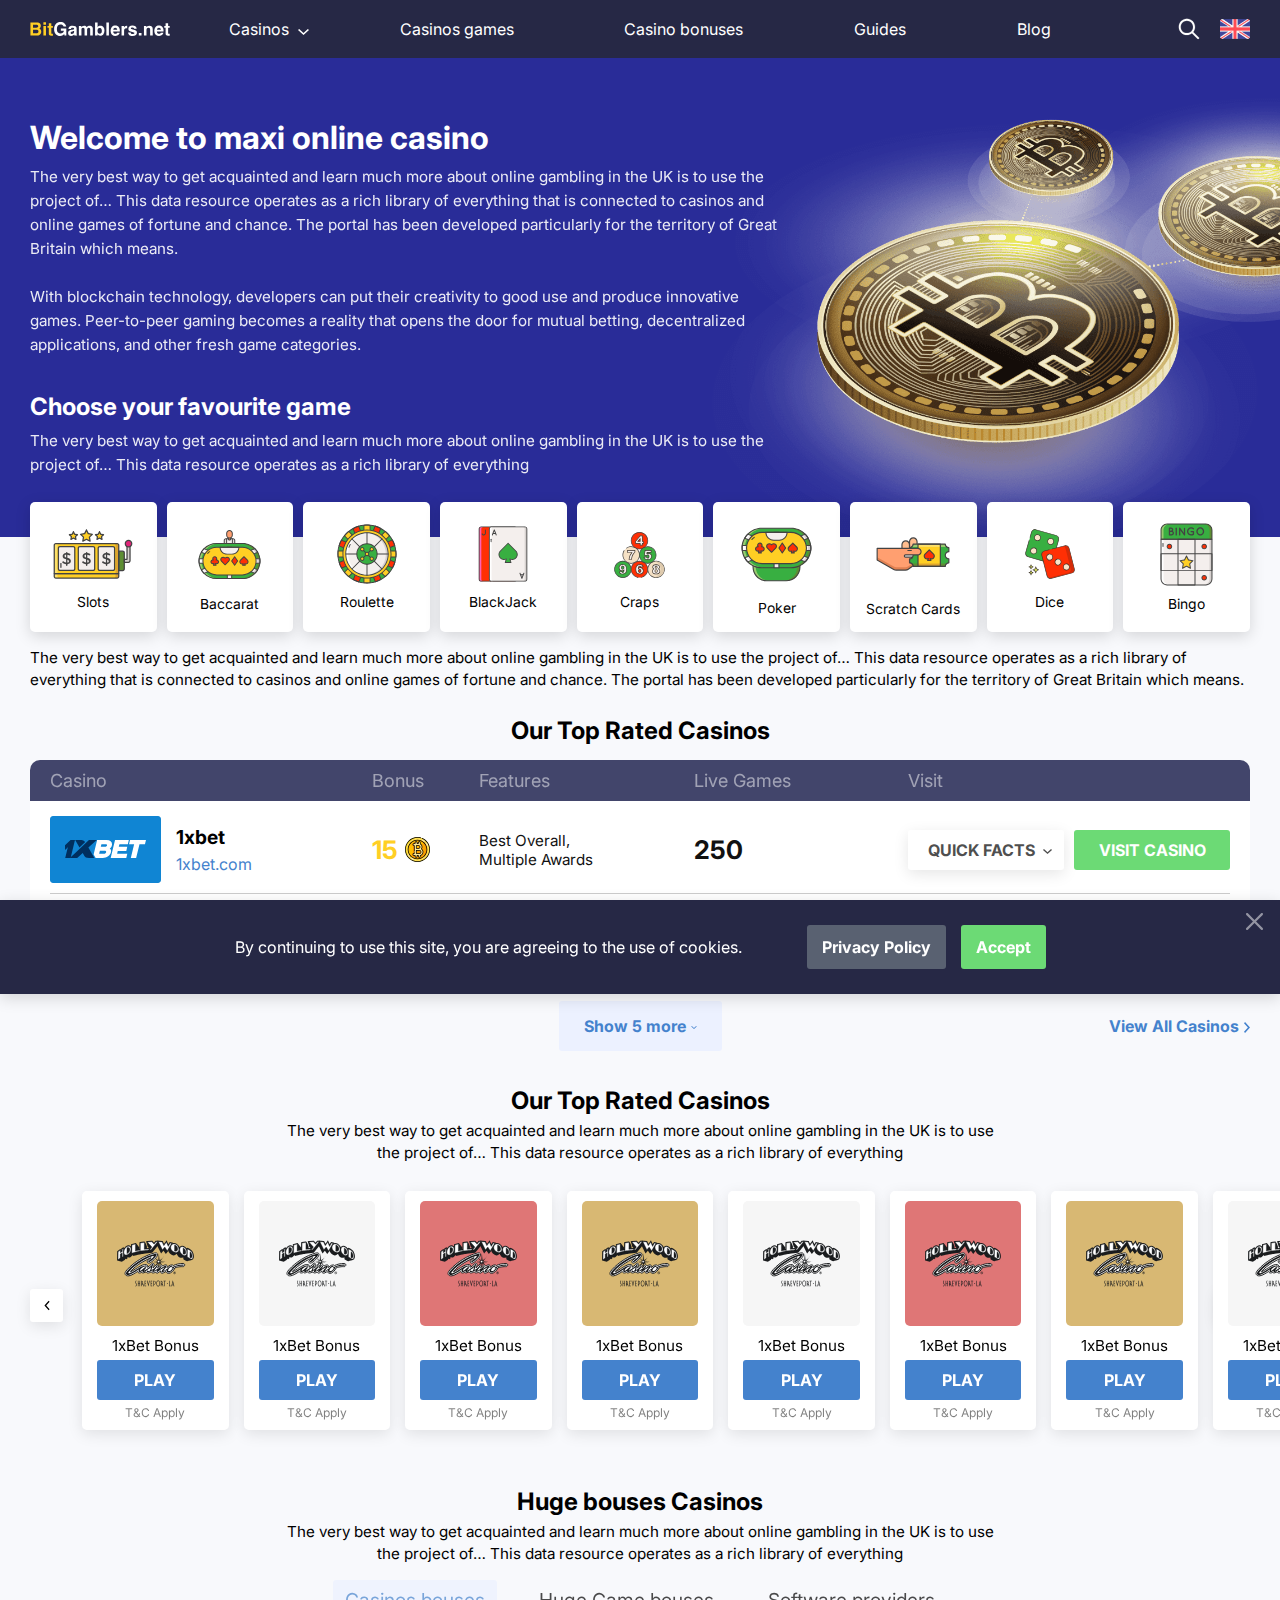
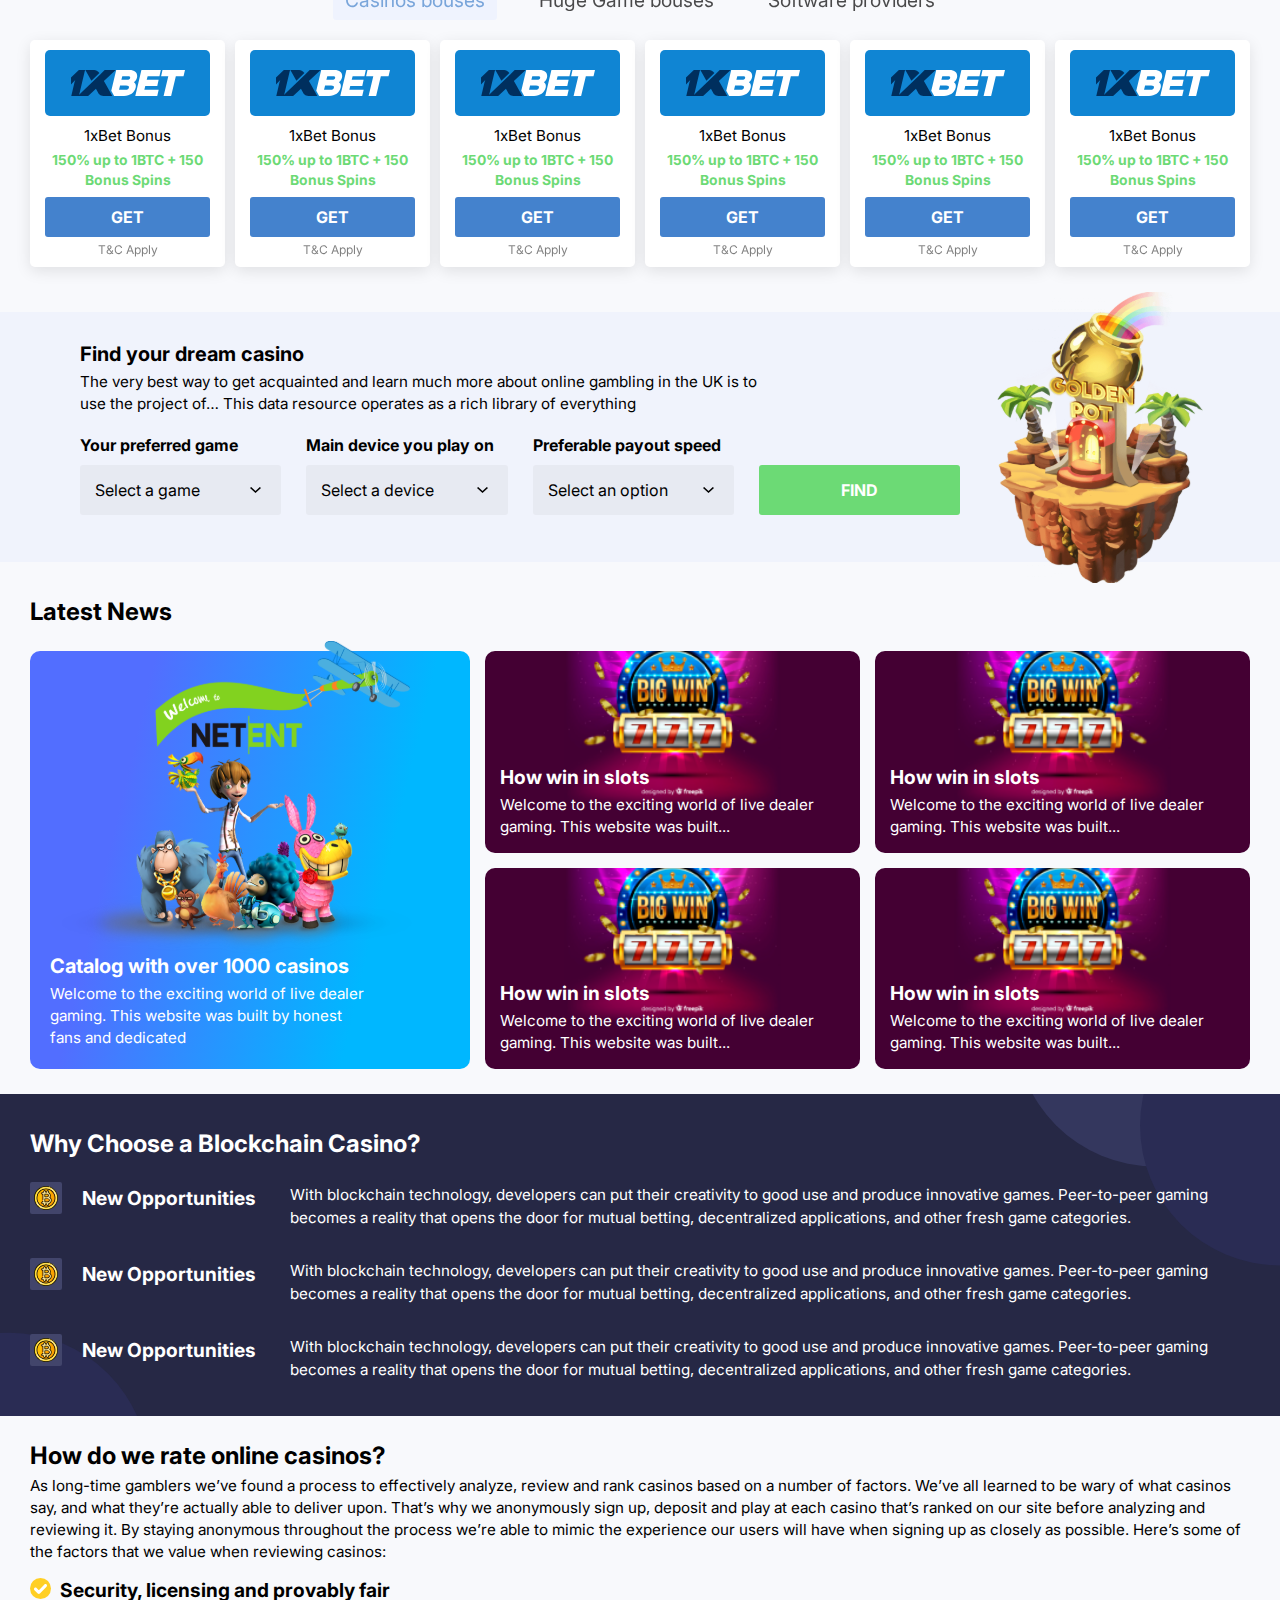
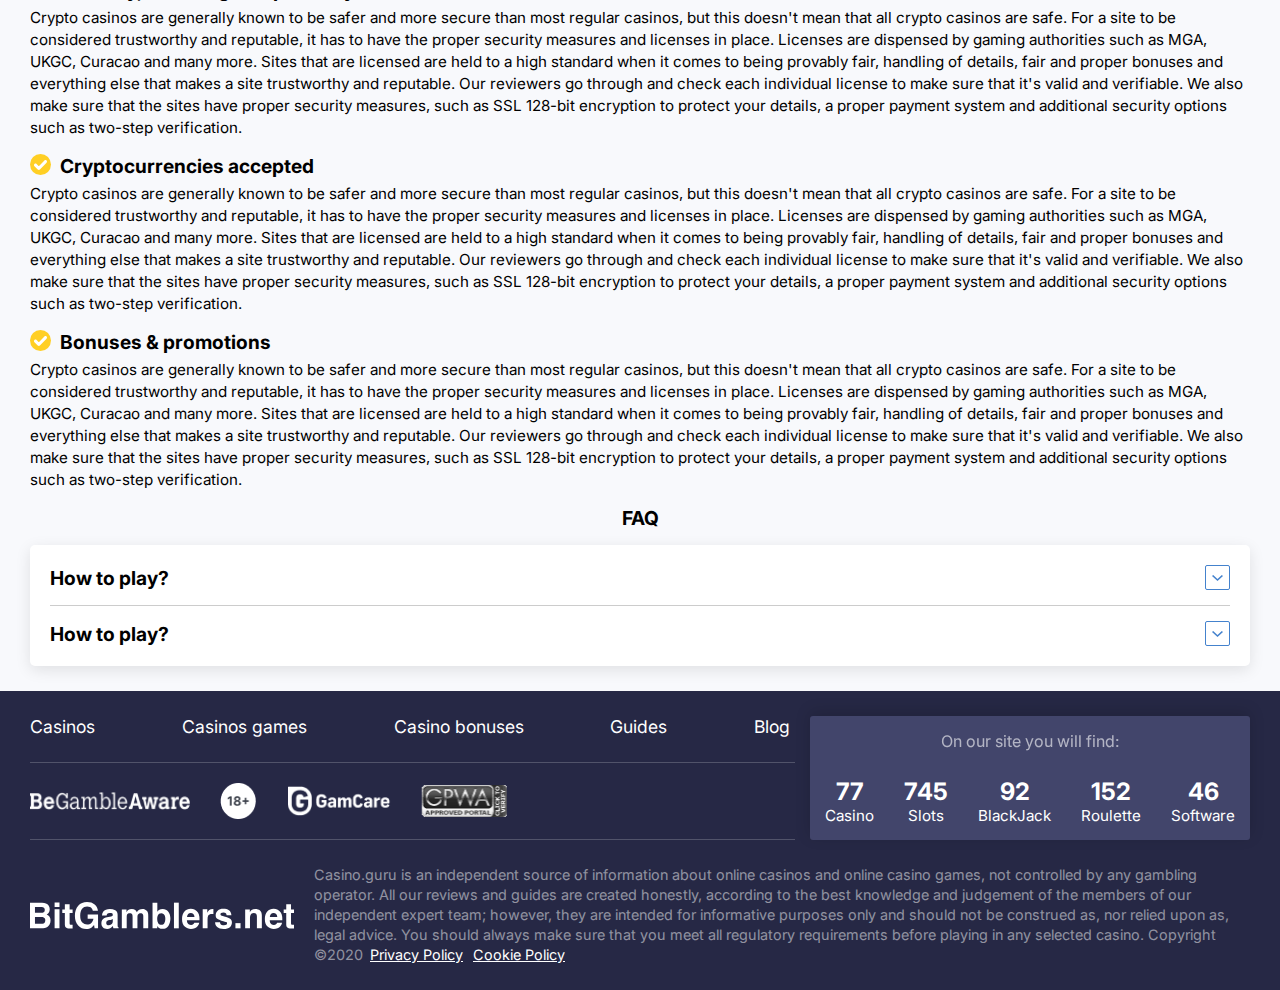
==== commit 9db74c45: "qwe" ====
--- a/index.html
+++ b/index.html
@@ -70,6 +70,17 @@
                                             </li>
                                             <li>
                                                 <a href="#">Casinos</a>
+                                                <ul class="sub_menu_3">
+                                                    <li>
+                                                        <a href="#">Casinos</a>
+                                                    </li>
+                                                    <li>
+                                                        <a href="#">Casinos</a>
+                                                    </li>
+                                                    <li>
+                                                        <a href="#">Casinos</a>
+                                                    </li>
+                                                </ul>
                                             </li>
                                         </ul>
                                     </li>
@@ -81,6 +92,17 @@
                                     </li>
                                     <li>
                                         <a href="#">Casinos</a>
+                                        <ul class="sub_menu_2">
+                                            <li>
+                                                <a href="#">Casinos</a>
+                                            </li>
+                                            <li>
+                                                <a href="#">Casinos</a>
+                                            </li>
+                                            <li>
+                                                <a href="#">Casinos</a>
+                                            </li>
+                                        </ul>
                                     </li>
                                 </ul>
                             </li>
--- a/css/main.css
+++ b/css/main.css
@@ -126,15 +126,12 @@
 .header_wrap {
   padding: 18px 0;
   display: grid;
-  grid-template-columns: 2fr 4fr 2fr;
+  grid-template-columns: 1fr 5fr 1fr;
   grid-gap: 20px;
   -webkit-box-align: center;
   -webkit-align-items: center;
       -ms-flex-align: center;
           align-items: center; }
-  @media (max-width: 1200px) {
-    .header_wrap {
-      grid-template-columns: 1fr 3fr 1fr; } }
   @media (max-width: 990px) {
     .header_wrap {
       display: -webkit-box;
@@ -476,7 +473,7 @@
           .header_nav ul li .sub_menu li .arrow_link::after {
             position: absolute;
             right: 0;
-            top: 18%;
+            top: 8%;
             -webkit-transform: rotate(-90deg);
                 -ms-transform: rotate(-90deg);
                     transform: rotate(-90deg);
@@ -505,7 +502,7 @@
           -webkit-transition: .2s;
           -o-transition: .2s;
           transition: .2s;
-          height: 100%;
+          height: auto;
           -webkit-box-sizing: border-box;
                   box-sizing: border-box;
           display: flex;
@@ -535,6 +532,19 @@
               transition: auto;
               -webkit-box-sizing: border-box;
                       box-sizing: border-box; } }
+          .header_nav ul li .sub_menu li .sub_menu_2::after {
+            content: '';
+            height: 300%;
+            width: 100%;
+            background: transparent;
+            position: absolute;
+            right: 0;
+            top: 100%;
+            left: 0;
+            bottom: 0; }
+            @media (max-width: 990px) {
+              .header_nav ul li .sub_menu li .sub_menu_2::after {
+                display: none; } }
           .header_nav ul li .sub_menu li .sub_menu_2::before {
             content: '';
             height: 95%;
@@ -551,10 +561,95 @@
             @media (max-width: 990px) {
               .header_nav ul li .sub_menu li .sub_menu_2 li:hover {
                 background: transparent; } }
+            .header_nav ul li .sub_menu li .sub_menu_2 li:hover .sub_menu_3 {
+              pointer-events: auto;
+              opacity: 1; }
             .header_nav ul li .sub_menu li .sub_menu_2 li:hover a {
               color: #FFCF24; }
           .header_nav ul li .sub_menu li .sub_menu_2 li a {
             color: #fff; }
+      .header_nav ul li .sub_menu .sub_menu_3 {
+        position: absolute;
+        top: 0;
+        opacity: 1;
+        z-index: 99;
+        left: 99%;
+        padding: 5px 0;
+        background: #42456B;
+        border-radius: 0 3px 3px 0;
+        display: -webkit-box;
+        display: -webkit-flex;
+        display: -ms-flexbox;
+        display: flex;
+        -webkit-box-orient: vertical;
+        -webkit-box-direction: normal;
+        -webkit-flex-direction: column;
+            -ms-flex-direction: column;
+                flex-direction: column;
+        -webkit-transition: .2s;
+        -o-transition: .2s;
+        transition: .2s;
+        height: auto;
+        -webkit-box-sizing: border-box;
+                box-sizing: border-box;
+        display: flex;
+        flex-direction: column;
+        -webkit-box-pack: start;
+        -webkit-justify-content: flex-start;
+            -ms-flex-pack: start;
+                justify-content: flex-start;
+        opacity: 0;
+        pointer-events: none; }
+        .header_nav ul li .sub_menu .sub_menu_3::after {
+          content: '';
+          height: 300%;
+          width: 100%;
+          background: transparent;
+          position: absolute;
+          right: 0;
+          top: 100%;
+          left: 0;
+          bottom: 0; }
+          @media (max-width: 990px) {
+            .header_nav ul li .sub_menu .sub_menu_3::after {
+              display: none; } }
+        @media (max-width: 990px) {
+          .header_nav ul li .sub_menu .sub_menu_3 {
+            position: relative;
+            top: auto;
+            left: 0;
+            padding: 0;
+            background: transparent;
+            -webkit-box-shadow: none;
+                    box-shadow: none;
+            border-radius: 0;
+            opacity: 1;
+            pointer-events: auto;
+            width: 100%;
+            display: none;
+            -webkit-transition: auto;
+            -o-transition: auto;
+            transition: auto;
+            -webkit-box-sizing: border-box;
+                    box-sizing: border-box; } }
+        .header_nav ul li .sub_menu .sub_menu_3::before {
+          content: '';
+          height: 95%;
+          top: 5px;
+          width: 1px;
+          position: absolute;
+          left: 0;
+          background: rgba(255, 255, 255, 0.2); }
+          @media (max-width: 990px) {
+            .header_nav ul li .sub_menu .sub_menu_3::before {
+              display: none; } }
+        .header_nav ul li .sub_menu .sub_menu_3 li:hover {
+          background: rgba(255, 255, 255, 0.15); }
+          @media (max-width: 990px) {
+            .header_nav ul li .sub_menu .sub_menu_3 li:hover {
+              background: transparent; } }
+        .header_nav ul li .sub_menu .sub_menu_3 li a {
+          color: #fff !important; }
       @media (max-width: 990px) {
         .header_nav ul li .sub_menu li:first-child {
           padding-top: 15px; } }
@@ -1437,7 +1532,20 @@
         padding: 0 10px 30px 10px; } }
     .generate_casino .swiper-container .generate_casino_box {
       max-width: 140px;
-      margin: 0 auto; }
+      margin: 0 auto;
+      display: -webkit-box;
+      display: -webkit-flex;
+      display: -ms-flexbox;
+      display: flex;
+      -webkit-box-orient: vertical;
+      -webkit-box-direction: normal;
+      -webkit-flex-direction: column;
+          -ms-flex-direction: column;
+              flex-direction: column;
+      -webkit-box-pack: justify;
+      -webkit-justify-content: space-between;
+          -ms-flex-pack: justify;
+              justify-content: space-between; }
       @media (max-width: 1200px) {
         .generate_casino .swiper-container .generate_casino_box {
           max-width: auto; } }
@@ -1524,6 +1632,19 @@
   .generate_casino .generate_casino_box {
     padding: 10px 15px;
     background: #FFF;
+    display: -webkit-box;
+    display: -webkit-flex;
+    display: -ms-flexbox;
+    display: flex;
+    -webkit-box-orient: vertical;
+    -webkit-box-direction: normal;
+    -webkit-flex-direction: column;
+        -ms-flex-direction: column;
+            flex-direction: column;
+    -webkit-box-pack: justify;
+    -webkit-justify-content: space-between;
+        -ms-flex-pack: justify;
+            justify-content: space-between;
     -webkit-box-shadow: 0 4px 15px rgba(0, 0, 0, 0.1);
             box-shadow: 0 4px 15px rgba(0, 0, 0, 0.1);
     border-radius: 5px; }
@@ -2551,7 +2672,20 @@
     -webkit-box-shadow: 0 4px 15px rgba(0, 0, 0, 0.1);
             box-shadow: 0 4px 15px rgba(0, 0, 0, 0.1);
     border-radius: 5px;
-    padding: 0; }
+    padding: 0;
+    display: -webkit-box;
+    display: -webkit-flex;
+    display: -ms-flexbox;
+    display: flex;
+    -webkit-box-orient: vertical;
+    -webkit-box-direction: normal;
+    -webkit-flex-direction: column;
+        -ms-flex-direction: column;
+            flex-direction: column;
+    -webkit-box-pack: justify;
+    -webkit-justify-content: space-between;
+        -ms-flex-pack: justify;
+            justify-content: space-between; }
     .generate_casino_blog .generate_casino_box .generate_casino_img {
       background: transparent;
       border-radius: 0;
@@ -3550,7 +3684,20 @@
     -webkit-box-shadow: 0 4px 15px rgba(0, 0, 0, 0.1);
             box-shadow: 0 4px 15px rgba(0, 0, 0, 0.1);
     border-radius: 5px;
-    padding: 0; }
+    padding: 0;
+    display: -webkit-box;
+    display: -webkit-flex;
+    display: -ms-flexbox;
+    display: flex;
+    -webkit-box-orient: vertical;
+    -webkit-box-direction: normal;
+    -webkit-flex-direction: column;
+        -ms-flex-direction: column;
+            flex-direction: column;
+    -webkit-box-pack: justify;
+    -webkit-justify-content: space-between;
+        -ms-flex-pack: justify;
+            justify-content: space-between; }
     .blog_post_output .blog_recomended_casino .generate_casino_box .generate_casino_img {
       background: transparent;
       border-radius: 0;
@@ -5772,7 +5919,20 @@
     background: #fff;
     -webkit-box-shadow: 0 4px 15px rgba(0, 0, 0, 0.1);
             box-shadow: 0 4px 15px rgba(0, 0, 0, 0.1);
-    border-radius: 5px; }
+    border-radius: 5px;
+    display: -webkit-box;
+    display: -webkit-flex;
+    display: -ms-flexbox;
+    display: flex;
+    -webkit-box-orient: vertical;
+    -webkit-box-direction: normal;
+    -webkit-flex-direction: column;
+        -ms-flex-direction: column;
+            flex-direction: column;
+    -webkit-box-pack: justify;
+    -webkit-justify-content: space-between;
+        -ms-flex-pack: justify;
+            justify-content: space-between; }
     .page_casino .casino_bonuses .generate_casino_box .copyinfo {
       display: -webkit-box;
       display: -webkit-flex;
@@ -6619,7 +6779,20 @@
     background: #FFF;
     -webkit-box-shadow: 0 4px 15px rgba(0, 0, 0, 0.1);
             box-shadow: 0 4px 15px rgba(0, 0, 0, 0.1);
-    border-radius: 5px; }
+    border-radius: 5px;
+    display: -webkit-box;
+    display: -webkit-flex;
+    display: -ms-flexbox;
+    display: flex;
+    -webkit-box-orient: vertical;
+    -webkit-box-direction: normal;
+    -webkit-flex-direction: column;
+        -ms-flex-direction: column;
+            flex-direction: column;
+    -webkit-box-pack: justify;
+    -webkit-justify-content: space-between;
+        -ms-flex-pack: justify;
+            justify-content: space-between; }
     .page_casino .generate_casino .generate_casino_box .generate_casino_img {
       background: #1085D3;
       border-radius: 5px;
@@ -8748,7 +8921,20 @@
       -webkit-box-shadow: 0 4px 15px rgba(0, 0, 0, 0.1);
               box-shadow: 0 4px 15px rgba(0, 0, 0, 0.1);
       border-radius: 5px;
-      padding: 0; }
+      padding: 0;
+      display: -webkit-box;
+      display: -webkit-flex;
+      display: -ms-flexbox;
+      display: flex;
+      -webkit-box-orient: vertical;
+      -webkit-box-direction: normal;
+      -webkit-flex-direction: column;
+          -ms-flex-direction: column;
+              flex-direction: column;
+      -webkit-box-pack: justify;
+      -webkit-justify-content: space-between;
+          -ms-flex-pack: justify;
+              justify-content: space-between; }
       .game_post_wrap .blog_post_content .post_content_wrap .generate_casino_box .generate_casino_img {
         background: transparent;
         border-radius: 5px 5px 0 0;
@@ -9480,7 +9666,20 @@
     -webkit-box-shadow: 0 4px 15px rgba(0, 0, 0, 0.1);
             box-shadow: 0 4px 15px rgba(0, 0, 0, 0.1);
     border-radius: 5px;
-    padding: 0; }
+    padding: 0;
+    display: -webkit-box;
+    display: -webkit-flex;
+    display: -ms-flexbox;
+    display: flex;
+    -webkit-box-orient: vertical;
+    -webkit-box-direction: normal;
+    -webkit-flex-direction: column;
+        -ms-flex-direction: column;
+            flex-direction: column;
+    -webkit-box-pack: justify;
+    -webkit-justify-content: space-between;
+        -ms-flex-pack: justify;
+            justify-content: space-between; }
     .game_post_wrap .blog_post_output .blog_recomended_casino .generate_casino_box .generate_casino_img {
       background: transparent;
       border-radius: 0;
@@ -9648,7 +9847,20 @@
     -webkit-box-shadow: 0 4px 15px rgba(0, 0, 0, 0.1);
             box-shadow: 0 4px 15px rgba(0, 0, 0, 0.1);
     border-radius: 5px;
-    padding: 0; }
+    padding: 0;
+    display: -webkit-box;
+    display: -webkit-flex;
+    display: -ms-flexbox;
+    display: flex;
+    -webkit-box-orient: vertical;
+    -webkit-box-direction: normal;
+    -webkit-flex-direction: column;
+        -ms-flex-direction: column;
+            flex-direction: column;
+    -webkit-box-pack: justify;
+    -webkit-justify-content: space-between;
+        -ms-flex-pack: justify;
+            justify-content: space-between; }
     .game_recomended .generate_casino_box .generate_casino_img {
       background: transparent;
       border-radius: 0;
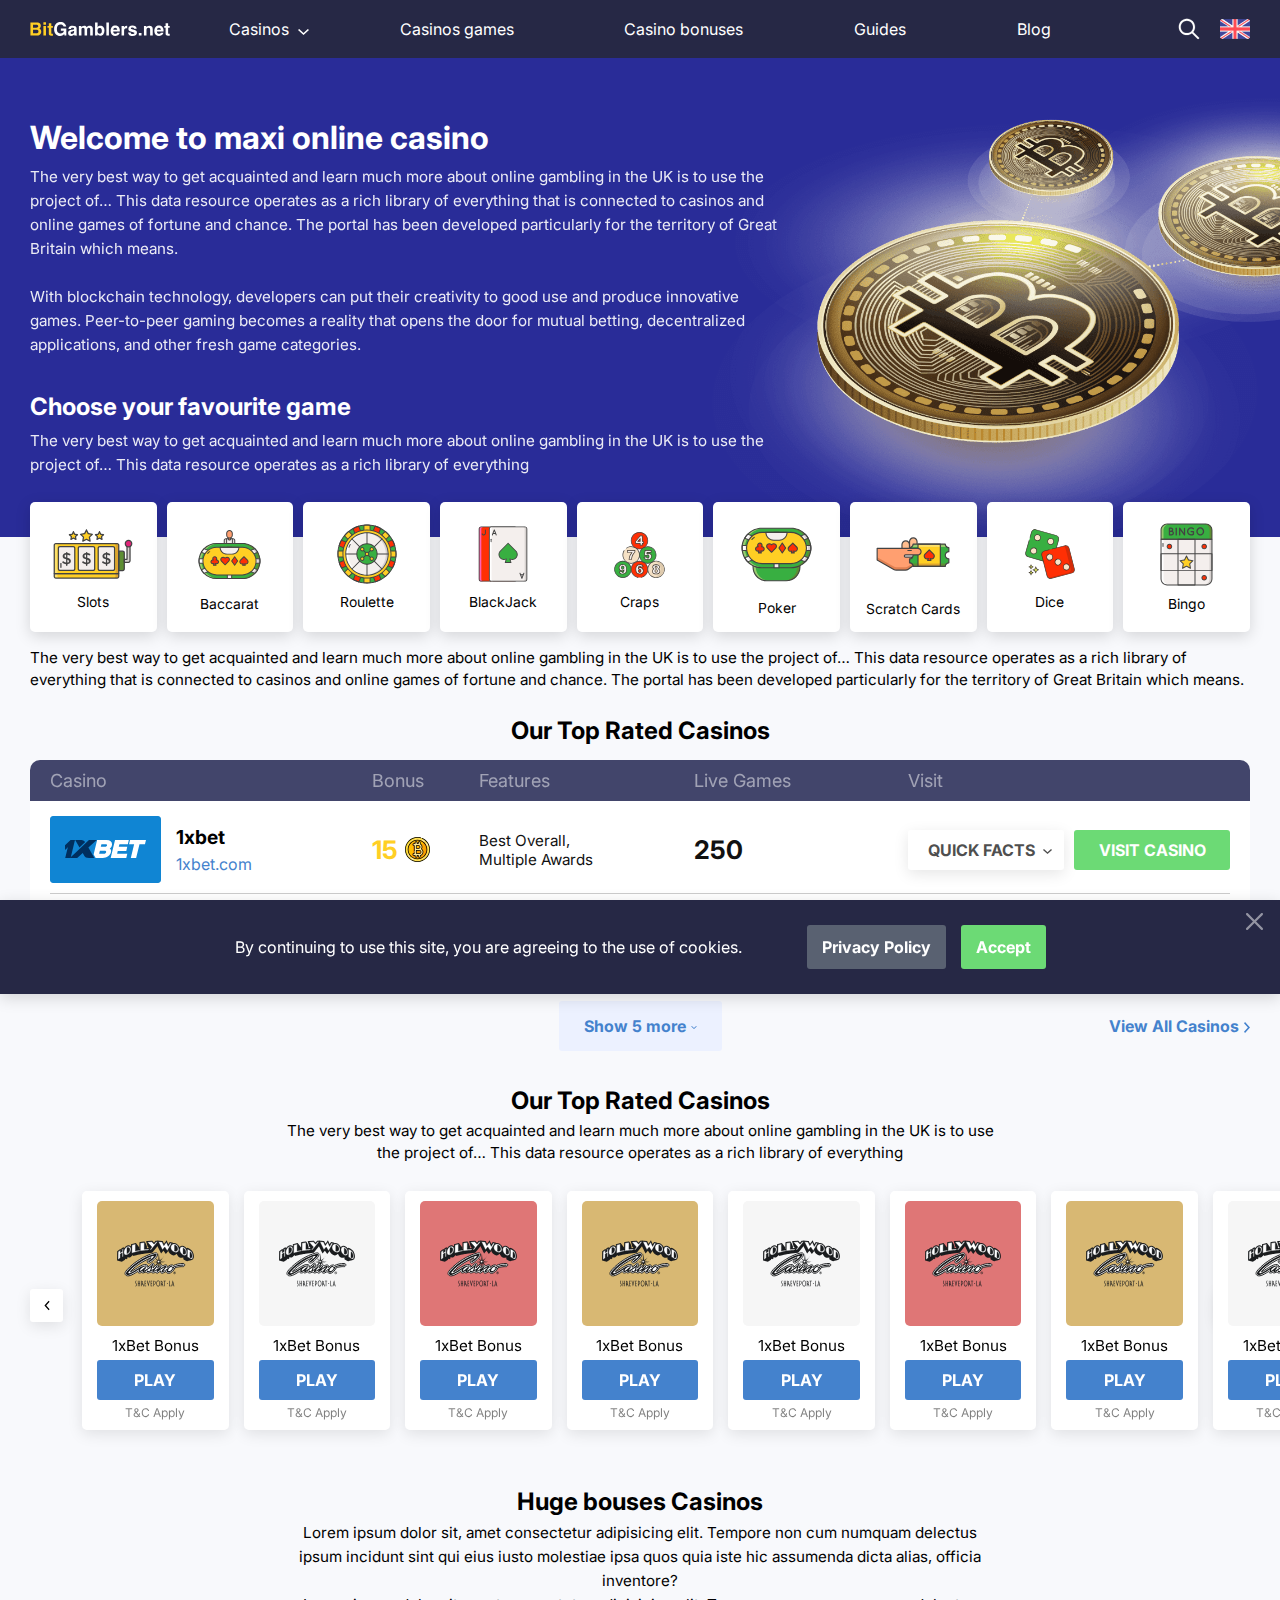
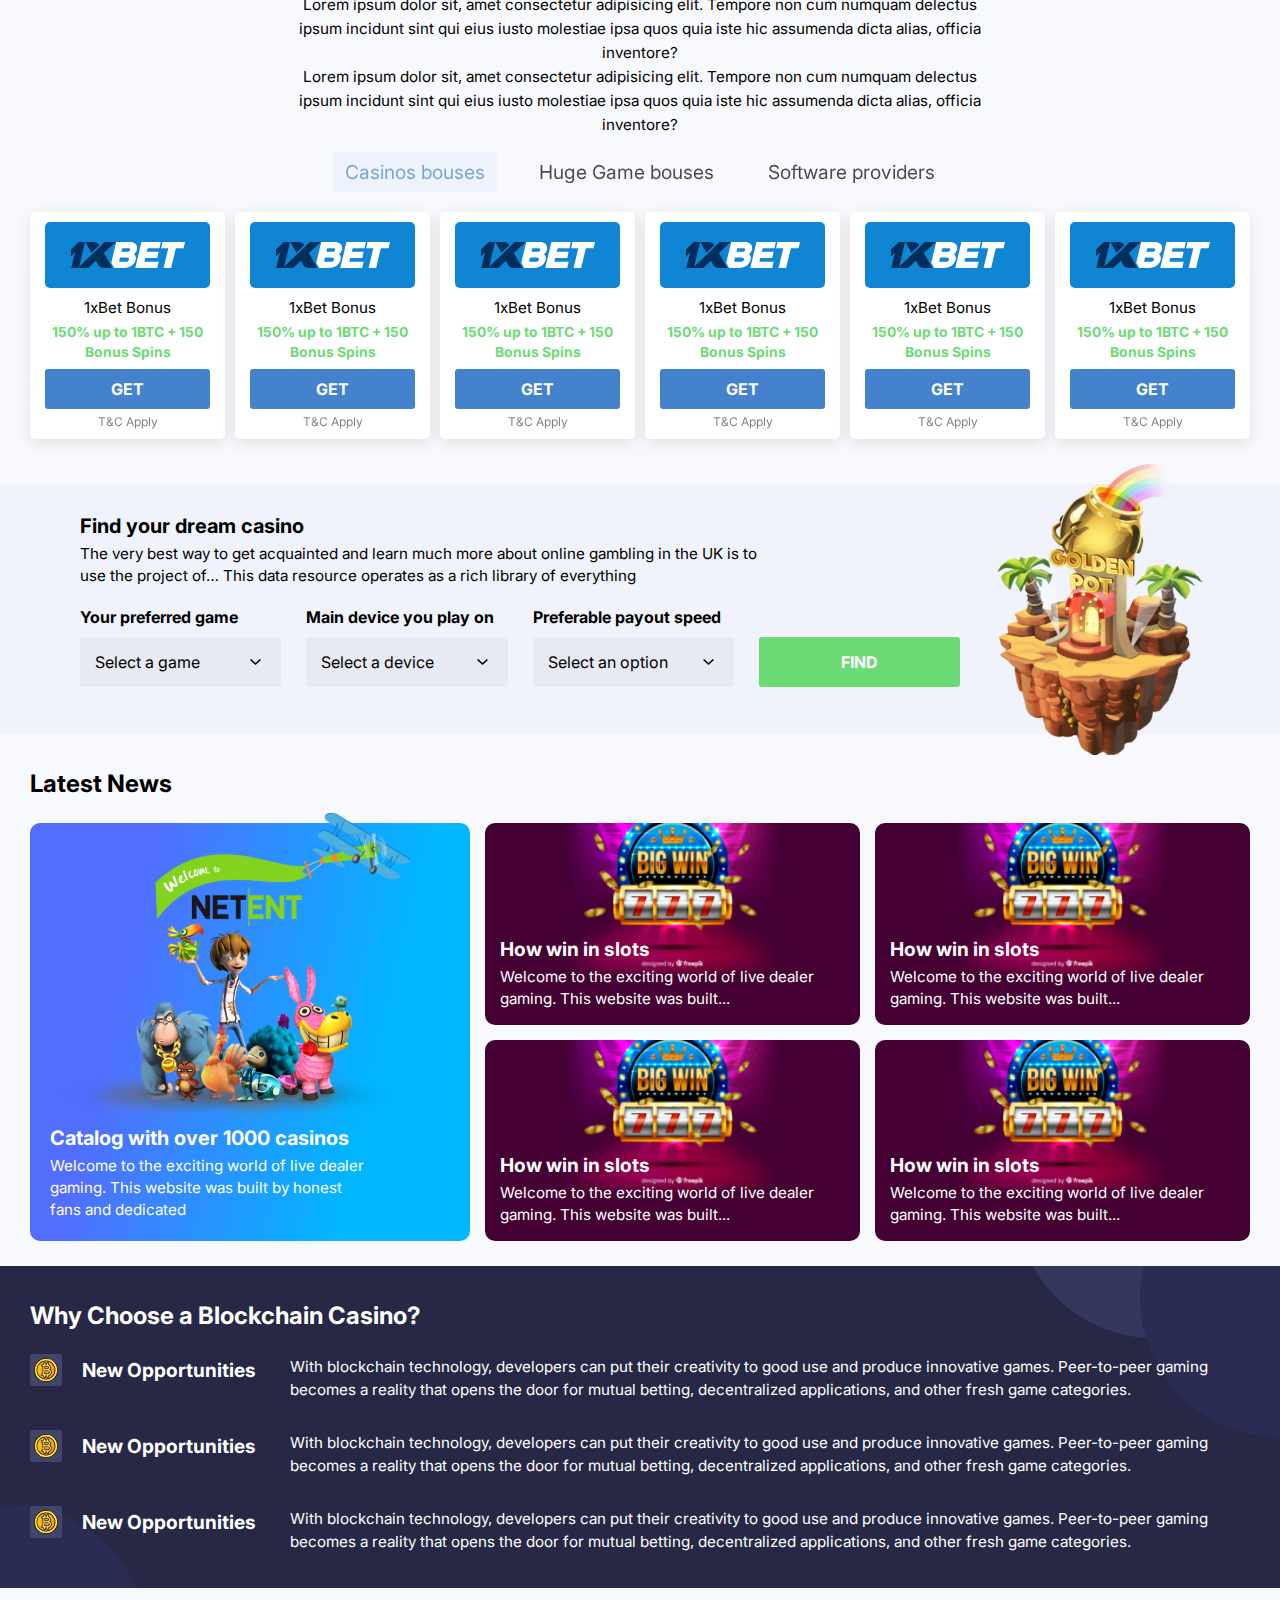
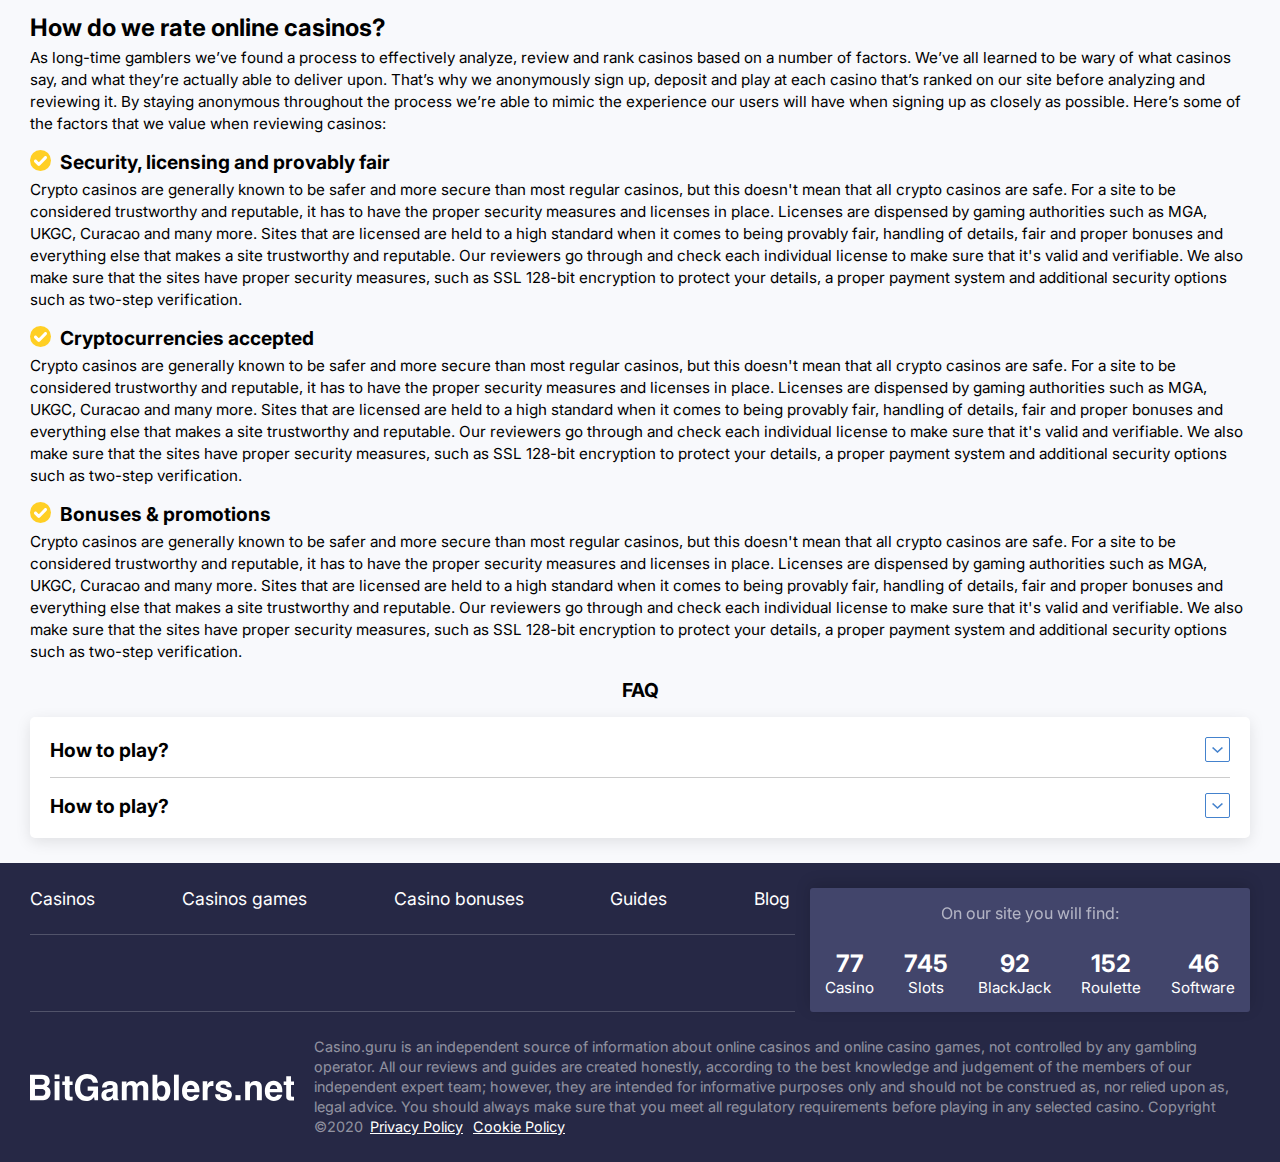
==== commit 11a69d66: "qwe" ====
--- a/index.html
+++ b/index.html
@@ -565,7 +565,12 @@
             <section class="generate_casino padding_sm">
                 <div class="container">
                     <h3 class="generate_casino_title">Huge bouses Casinos</h3>
-                    <p class="generate_casino_text">The very best way to get acquainted and learn much more about online gambling in the UK is to use the project of… This data resource operates as a rich library of everything</p>
+                    <div class="generate_casino_text readactor_output custom_infos">
+                        <p>Lorem ipsum dolor sit, amet consectetur adipisicing elit. Tempore non cum numquam delectus ipsum incidunt sint qui eius iusto molestiae ipsa quos quia iste hic assumenda dicta alias, officia inventore?</p>
+                        <p>Lorem ipsum dolor sit, amet consectetur adipisicing elit. Tempore non cum numquam delectus ipsum incidunt sint qui eius iusto molestiae ipsa quos quia iste hic assumenda dicta alias, officia inventore?</p>
+                        <p>Lorem ipsum dolor sit, amet consectetur adipisicing elit. Tempore non cum numquam delectus ipsum incidunt sint qui eius iusto molestiae ipsa quos quia iste hic assumenda dicta alias, officia inventore?</p>
+                    </div>
+                    <p class="show_more_infos">Show more</p>
                     <div class="generate_casino_tab">
 
                         <ul class="tabs__caption">
--- a/css/main.css
+++ b/css/main.css
@@ -80,6 +80,36 @@
   margin: 0;
   padding: 0;
   list-style-type: none; }
+
+.hide_text_infos {
+  height: 70px;
+  overflow: hidden; }
+  @media (max-width: 990px) {
+    .hide_text_infos {
+      height: 83px; } }
+
+.hide_text_active {
+  height: auto; }
+
+.show_more_infos {
+  margin: 10px 0;
+  cursor: pointer;
+  font: 400 .9rem 'Inter', sans-serif;
+  color: #55B56B;
+  display: none;
+  margin-bottom: 15px;
+  text-align: center;
+  opacity: 0;
+  pointer-events: none; }
+  .show_more_infos::after {
+    position: relative;
+    left: 5px;
+    content: url(../img/home/arr_show.svg); }
+
+.active_show {
+  opacity: 1;
+  display: block;
+  pointer-events: auto; }
 
 .readactor_output p {
   font: 400 0.95rem/24px "Inter", sans-serif !important; }
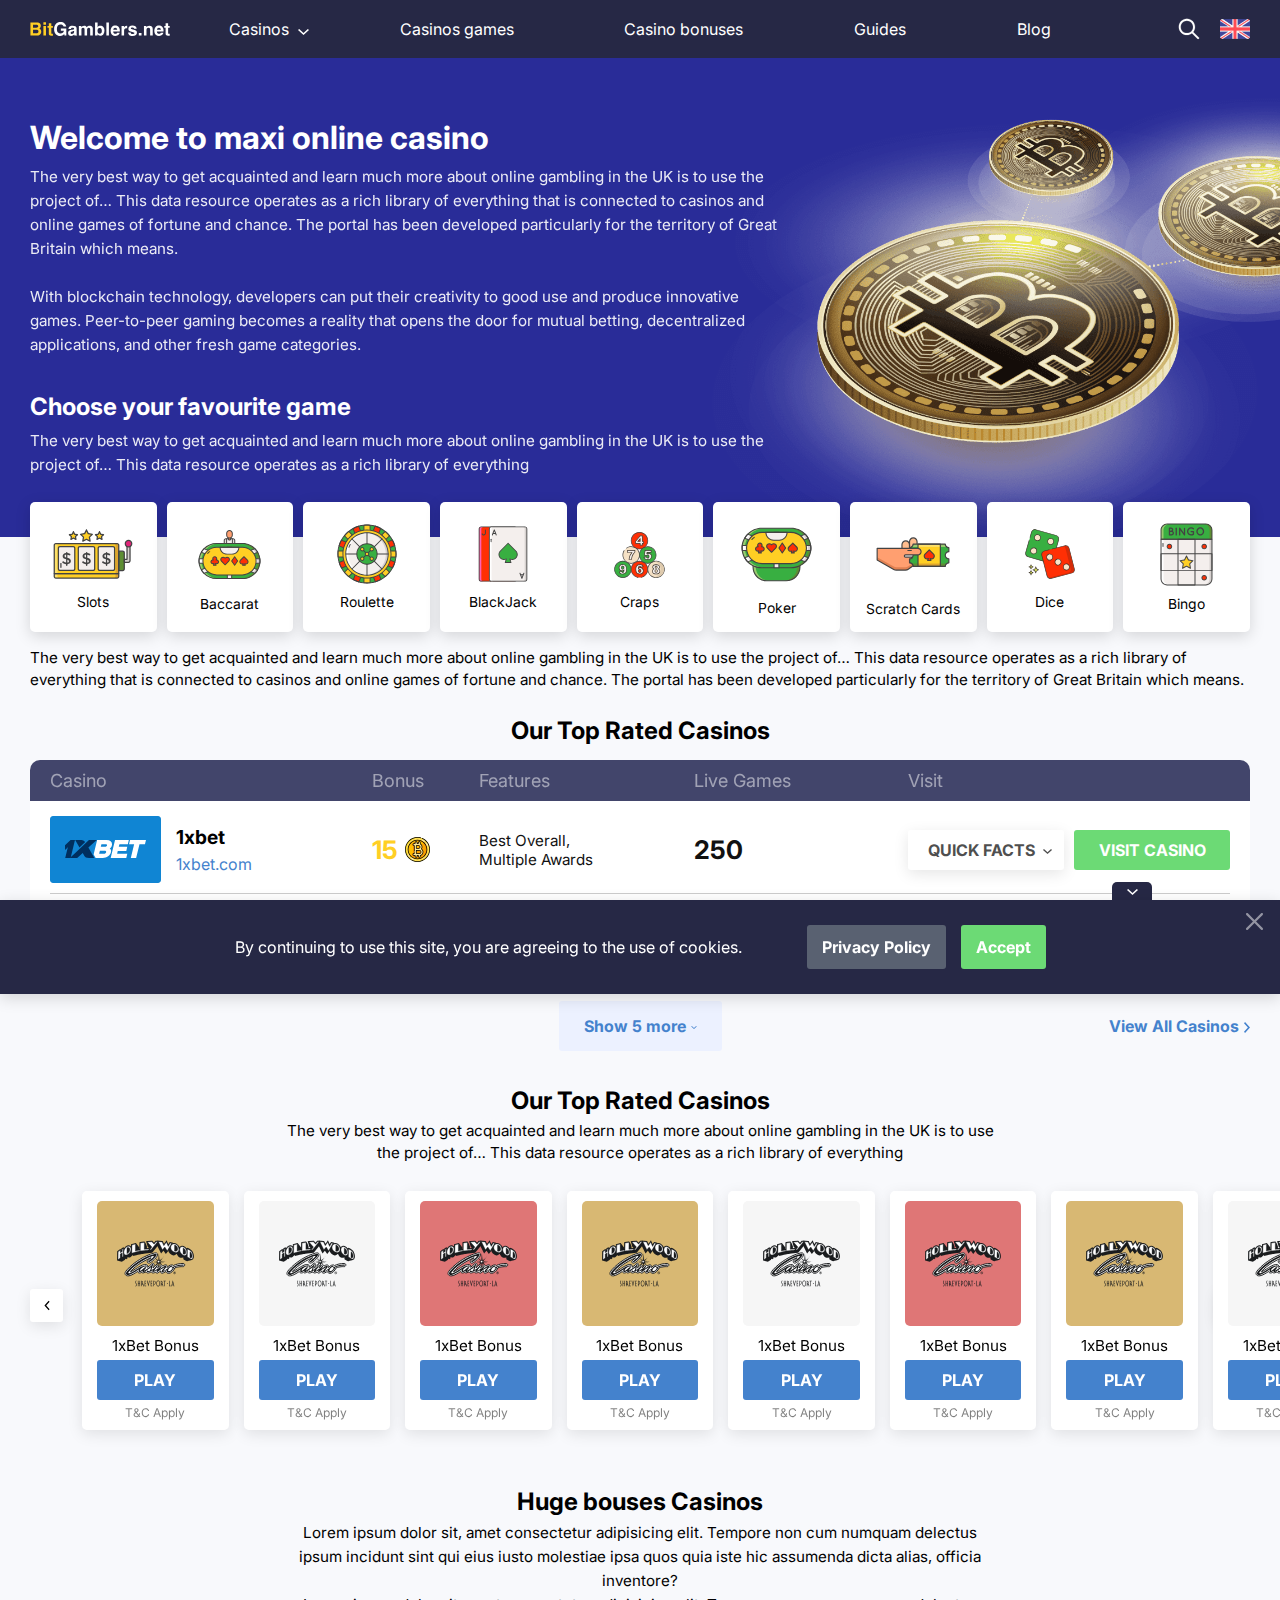
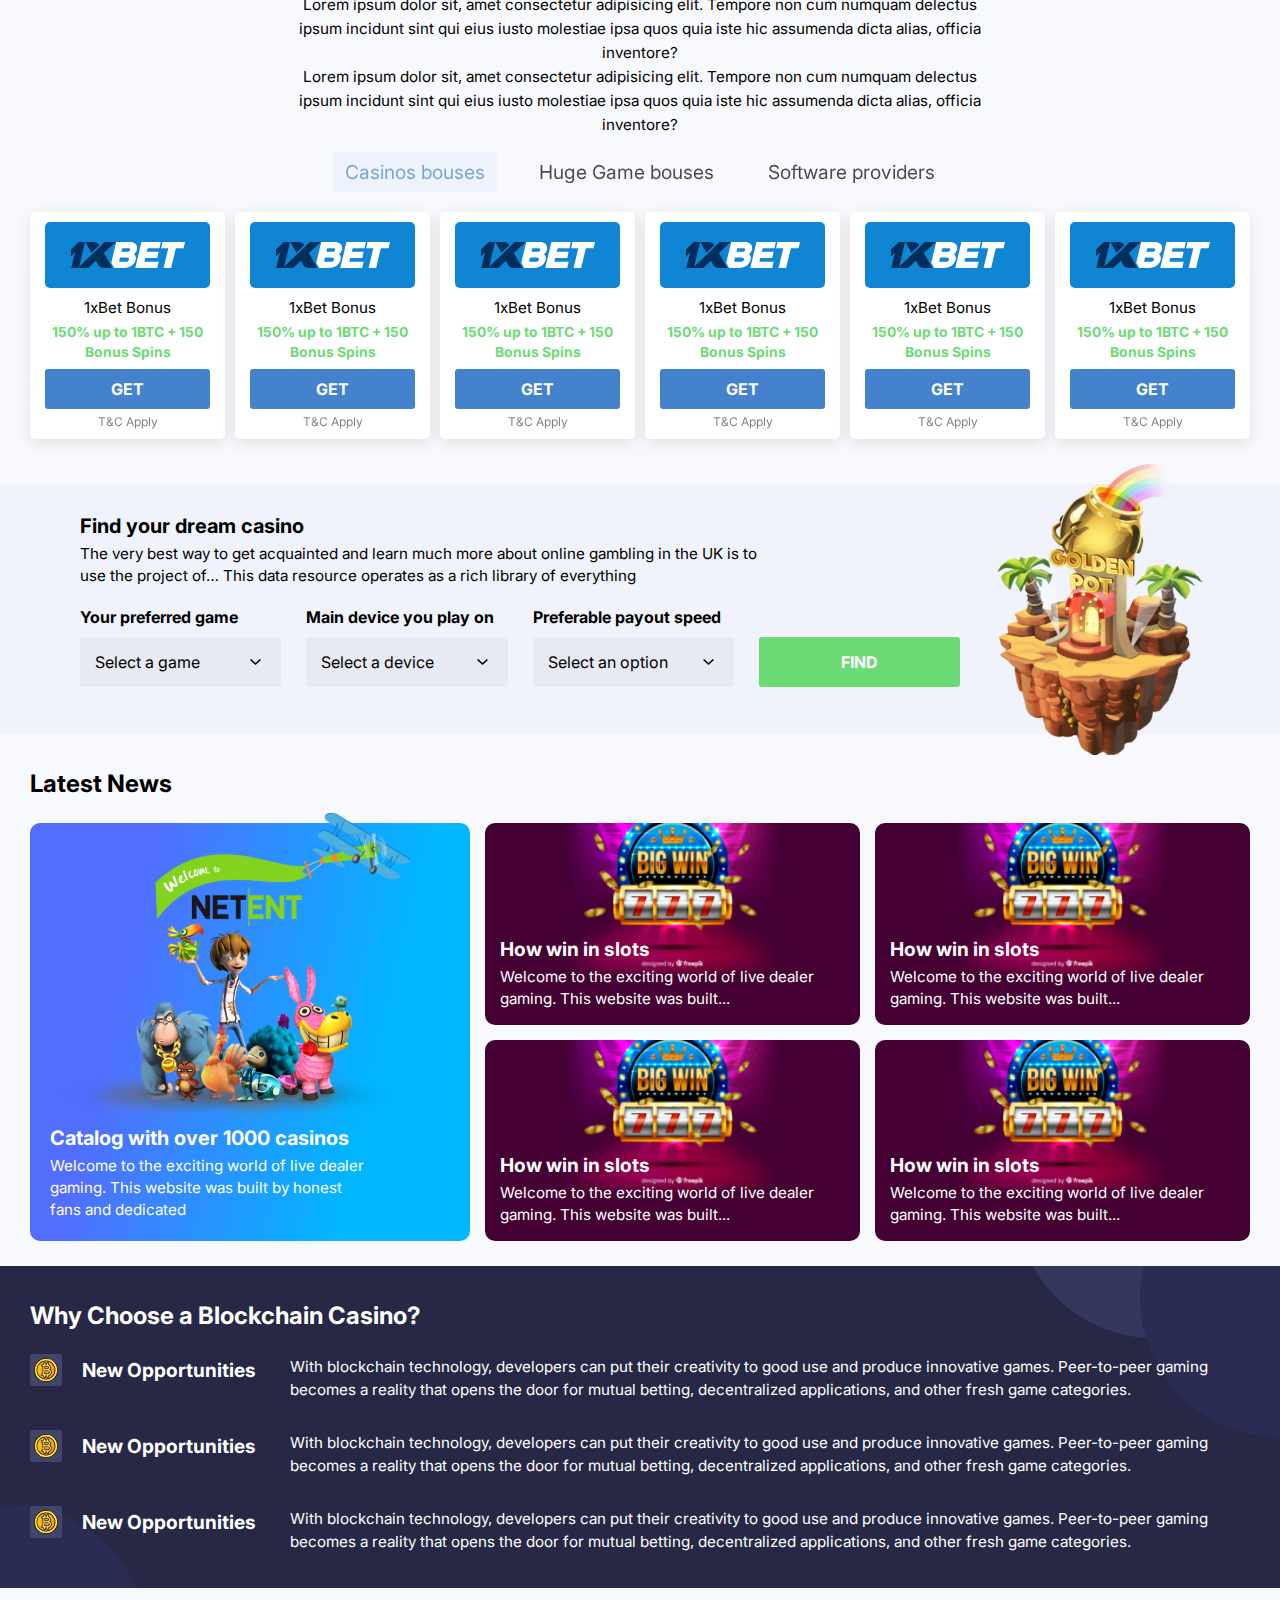
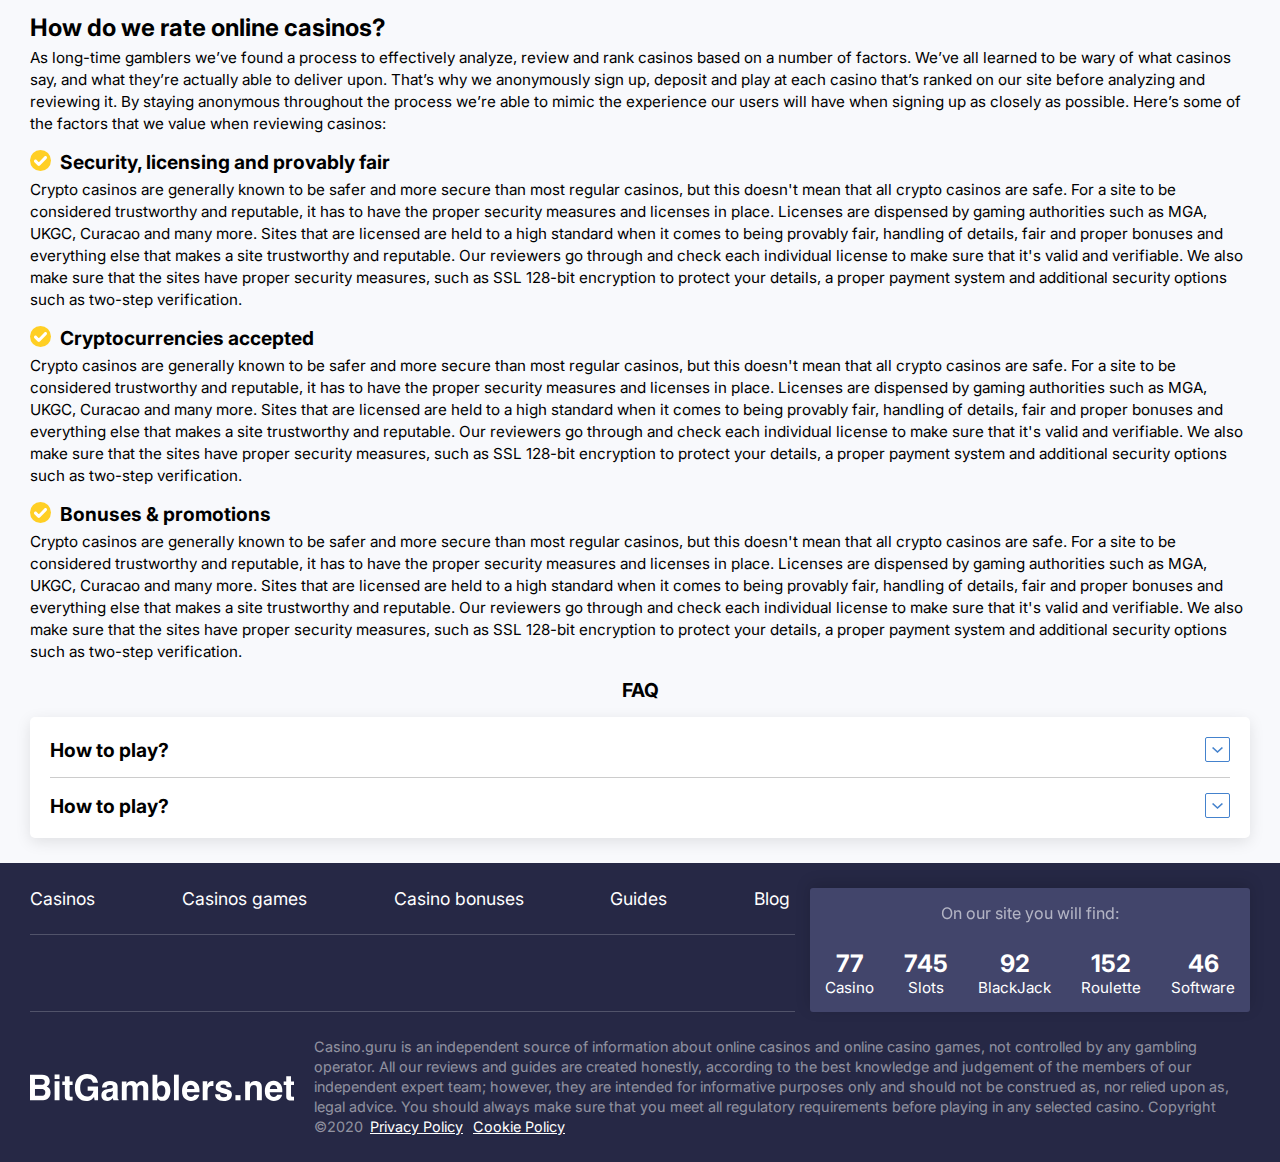
==== commit dc90ecff: "asd" ====
--- a/index.html
+++ b/index.html
@@ -1000,6 +1000,53 @@
     </div>
 
 
+
+    <div class="poll_table">
+        <div class="call_poll">
+            <span>
+                <svg width="11" height="6" viewBox="0 0 11 6" fill="none" xmlns="http://www.w3.org/2000/svg">
+                    <path d="M9.834 -5.09675e-08L5.5 3.90099L1.166 -4.29858e-07L-4.58753e-08 1.0495L5.5 6L11 1.0495L9.834 -5.09675e-08Z" fill="white"/>
+                </svg>
+            </span>
+        </div>
+        <div class="suc_poll_box">
+            <p>Thanks for your vote! Winners will be announced on January 6</p>
+            <div class="suc_poll_wrap">
+                <a href="#" class="suc_poll">
+                 Close
+                </a>
+            </div>
+        </div>
+        <form class="sidebar_interview">
+            <p class="sidebar_title">Which, in your opinion, was the Best New Casino in 2020?</p>
+            <div class="sidebar_interview_wrap">
+                <label>
+                    <input type="radio" name="inter">
+                    <p>1xBet</p>
+                </label>
+                <label>
+                    <input type="radio" name="inter">
+                    <p>Lion</p>
+                </label>
+                <label>
+                    <input type="radio" name="inter">
+                    <p>Favbet</p>
+                </label>
+                <label>
+                    <input type="radio" name="inter">
+                    <p>Lion</p>
+                </label>
+            </div>
+            <div class="send_inter">
+                <button type="submit" class="send_inter">
+                    Next
+                    <img src="img/blog_post/sidebar_arr2.svg" style="width: 6px; height:11px;" alt="icon">
+                </button>
+            </div>
+        </form>
+    </div>
+
+
     <div class="cookies">
         <div class="container">
             <div class="cookies_wrap">
--- a/css/main.css
+++ b/css/main.css
@@ -1146,11 +1146,13 @@
           .raiting .raiting_container .item_short_wrap .item_img_casino {
             grid-column-start: 1;
             grid-column-end: 3; } }
+        .raiting .raiting_container .item_short_wrap .item_img_casino a {
+          margin-right: 10px; }
         .raiting .raiting_container .item_short_wrap .item_img_casino img {
           max-width: 100%;
           height: auto;
-          -o-object-fit: contain;
-             object-fit: contain;
+          -o-object-fit: cover;
+             object-fit: cover;
           margin-right: 15px; }
           @media (max-width: 375px) {
             .raiting .raiting_container .item_short_wrap .item_img_casino img {
@@ -2067,6 +2069,7 @@
           background: #42456B;
           border-radius: 2px;
           width: 32px;
+          min-width: 32px;
           display: -webkit-box;
           display: -webkit-flex;
           display: -ms-flexbox;
@@ -3132,11 +3135,13 @@
               .blog_post_wrap .blog_post_content .post_content_wrap .raiting_wrap .raiting_container .item_short_wrap .item_img_casino {
                 grid-column-start: 1;
                 grid-column-end: 3; } }
+            .blog_post_wrap .blog_post_content .post_content_wrap .raiting_wrap .raiting_container .item_short_wrap .item_img_casino a {
+              margin-right: 10px; }
             .blog_post_wrap .blog_post_content .post_content_wrap .raiting_wrap .raiting_container .item_short_wrap .item_img_casino img {
               max-width: 100%;
               height: auto;
-              -o-object-fit: contain;
-                 object-fit: contain;
+              -o-object-fit: cover;
+                 object-fit: cover;
               margin-right: 15px; }
               @media (max-width: 375px) {
                 .blog_post_wrap .blog_post_content .post_content_wrap .raiting_wrap .raiting_container .item_short_wrap .item_img_casino img {
@@ -4455,11 +4460,13 @@
             .catalog_casino .catalog_casino_wrap .raiting_container .item_short_wrap .item_img_casino {
               grid-column-start: 1;
               grid-column-end: 3; } }
+          .catalog_casino .catalog_casino_wrap .raiting_container .item_short_wrap .item_img_casino a {
+            margin-right: 10px; }
           .catalog_casino .catalog_casino_wrap .raiting_container .item_short_wrap .item_img_casino img {
             max-width: 100%;
             height: auto;
-            -o-object-fit: contain;
-               object-fit: contain;
+            -o-object-fit: cover;
+               object-fit: cover;
             margin-right: 15px; }
             @media (max-width: 375px) {
               .catalog_casino .catalog_casino_wrap .raiting_container .item_short_wrap .item_img_casino img {
@@ -6972,11 +6979,14 @@
       -webkit-justify-content: center;
           -ms-flex-pack: center;
               justify-content: center; }
+      .siderbar_visited .siderbar_visited_box .siderbar_visited_img a {
+        margin-right: 5px; }
       .siderbar_visited .siderbar_visited_box .siderbar_visited_img img {
         margin-right: 8px;
         max-width: 100%;
         -o-object-fit: cover;
            object-fit: cover;
+        min-width: 54px;
         border-radius: 10px; }
       .siderbar_visited .siderbar_visited_box .siderbar_visited_img p {
         font: 400 1rem 'Inter', sans-serif; }
@@ -7189,6 +7199,165 @@
     text-align: center;
     background: #55B56B;
     border-radius: 3px; }
+
+.poll_table {
+  position: fixed;
+  right: 10%;
+  bottom: 0;
+  z-index: 99;
+  max-width: 250px; }
+  @media (max-width: 576px) {
+    .poll_table {
+      right: 5%; } }
+  .poll_table .suc_poll_box {
+    display: none;
+    padding: 10px 15px;
+    background: #3B404A;
+    -webkit-box-shadow: 0 4px 15px black;
+            box-shadow: 0 4px 15px black;
+    border-radius: 3px; }
+    .poll_table .suc_poll_box p {
+      font: 700 .95rem/22px 'Inter', sans-serif;
+      text-align: center;
+      color: #fff;
+      margin-bottom: 8px; }
+    .poll_table .suc_poll_box .suc_poll_wrap {
+      display: -webkit-box;
+      display: -webkit-flex;
+      display: -ms-flexbox;
+      display: flex;
+      -webkit-box-align: center;
+      -webkit-align-items: center;
+          -ms-flex-align: center;
+              align-items: center;
+      -webkit-box-pack: center;
+      -webkit-justify-content: center;
+          -ms-flex-pack: center;
+              justify-content: center; }
+    .poll_table .suc_poll_box .suc_poll {
+      text-align: center;
+      padding: 5px 8px;
+      background: #6cda75;
+      border-radius: 3px;
+      font: 700 .87rem 'Inter', sans-serif;
+      color: #FFF; }
+  .poll_table .call_poll {
+    display: -webkit-box;
+    display: -webkit-flex;
+    display: -ms-flexbox;
+    display: flex;
+    -webkit-box-align: center;
+    -webkit-align-items: center;
+        -ms-flex-align: center;
+            align-items: center;
+    -webkit-box-pack: end;
+    -webkit-justify-content: flex-end;
+        -ms-flex-pack: end;
+            justify-content: flex-end;
+    bottom: -1.5px;
+    position: relative;
+    cursor: pointer; }
+    .poll_table .call_poll span {
+      width: 40px;
+      display: -webkit-box;
+      display: -webkit-flex;
+      display: -ms-flexbox;
+      display: flex;
+      -webkit-box-align: center;
+      -webkit-align-items: center;
+          -ms-flex-align: center;
+              align-items: center;
+      -webkit-box-pack: center;
+      -webkit-justify-content: center;
+          -ms-flex-pack: center;
+              justify-content: center;
+      height: 20px;
+      border-radius: 5px 5px 0px 0px;
+      background: #262845; }
+  .poll_table .sidebar_interview {
+    display: none; }
+  .poll_table .send_inter button {
+    background: #6cda75;
+    color: #fff;
+    opacity: 1; }
+  .poll_table .sidebar_interview {
+    padding: 10px 15px;
+    background: #262845;
+    -webkit-box-shadow: 0 4px 15px rgba(0, 0, 0, 0.1);
+            box-shadow: 0 4px 15px rgba(0, 0, 0, 0.1);
+    border-radius: 3px; }
+    .poll_table .sidebar_interview .sidebar_title {
+      color: #fff;
+      font: 700 .95rem/22px 'Inter', sans-serif; }
+    .poll_table .sidebar_interview label {
+      cursor: pointer;
+      display: -webkit-box;
+      display: -webkit-flex;
+      display: -ms-flexbox;
+      display: flex;
+      -webkit-box-align: center;
+      -webkit-align-items: center;
+          -ms-flex-align: center;
+              align-items: center;
+      padding-bottom: 8px;
+      border-bottom: 1px solid rgba(255, 255, 255, 0.2);
+      margin-bottom: 8px; }
+      .poll_table .sidebar_interview label input {
+        margin: 0;
+        margin-right: 10px;
+        width: 17px;
+        height: 17px;
+        outline: none; }
+      .poll_table .sidebar_interview label p {
+        color: #fff;
+        font: 400 .95rem 'Inter', sans-serif; }
+    .poll_table .sidebar_interview .sidebar_interview_wrap {
+      margin-bottom: 12px; }
+      .poll_table .sidebar_interview .sidebar_interview_wrap label:last-child {
+        margin: 0;
+        padding: 0;
+        border: none; }
+    .poll_table .sidebar_interview .send_inter {
+      display: -webkit-box;
+      display: -webkit-flex;
+      display: -ms-flexbox;
+      display: flex;
+      -webkit-box-align: center;
+      -webkit-align-items: center;
+          -ms-flex-align: center;
+              align-items: center;
+      -webkit-box-pack: end;
+      -webkit-justify-content: flex-end;
+          -ms-flex-pack: end;
+              justify-content: flex-end; }
+      .poll_table .sidebar_interview .send_inter button {
+        -webkit-appearance: none;
+           -moz-appearance: none;
+                appearance: none;
+        outline: none;
+        border: none;
+        padding: 5px 10px;
+        color: #fff;
+        border-radius: 2px;
+        cursor: pointer;
+        background: #6cda75;
+        font: 700 .95rem 'Inter', sans-serif; }
+        .poll_table .sidebar_interview .send_inter button img {
+          margin-left: 5px;
+          position: relative;
+          top: 1px; }
+
+.poll_table_suc .suc_poll_box {
+  display: block; }
+
+.poll_table_suc .sidebar_interview {
+  display: none; }
+
+.poll_table_act .suc_poll_box {
+  display: none; }
+
+.poll_table_act .sidebar_interview {
+  display: block; }
 
 .software {
   margin-bottom: 40px; }
@@ -7482,11 +7651,13 @@
         .software_list .raiting_container .item_short_wrap .item_img_casino {
           grid-column-start: 1;
           grid-column-end: 3; } }
+      .software_list .raiting_container .item_short_wrap .item_img_casino a {
+        margin-right: 10px; }
       .software_list .raiting_container .item_short_wrap .item_img_casino img {
         max-width: 100%;
         height: auto;
-        -o-object-fit: contain;
-           object-fit: contain;
+        -o-object-fit: cover;
+           object-fit: cover;
         margin-right: 15px; }
         @media (max-width: 375px) {
           .software_list .raiting_container .item_short_wrap .item_img_casino img {
@@ -9114,11 +9285,13 @@
               .game_post_wrap .blog_post_content .post_content_wrap .raiting_wrap .raiting_container .item_short_wrap .item_img_casino {
                 grid-column-start: 1;
                 grid-column-end: 3; } }
+            .game_post_wrap .blog_post_content .post_content_wrap .raiting_wrap .raiting_container .item_short_wrap .item_img_casino a {
+              margin-right: 10px; }
             .game_post_wrap .blog_post_content .post_content_wrap .raiting_wrap .raiting_container .item_short_wrap .item_img_casino img {
               max-width: 100%;
               height: auto;
-              -o-object-fit: contain;
-                 object-fit: contain;
+              -o-object-fit: cover;
+                 object-fit: cover;
               margin-right: 15px; }
               @media (max-width: 375px) {
                 .game_post_wrap .blog_post_content .post_content_wrap .raiting_wrap .raiting_container .item_short_wrap .item_img_casino img {
@@ -10061,11 +10234,13 @@
           .recomended_game .raiting_container .item_short_wrap .item_img_casino {
             grid-column-start: 1;
             grid-column-end: 3; } }
+        .recomended_game .raiting_container .item_short_wrap .item_img_casino a {
+          margin-right: 10px; }
         .recomended_game .raiting_container .item_short_wrap .item_img_casino img {
           max-width: 100%;
           height: auto;
-          -o-object-fit: contain;
-             object-fit: contain;
+          -o-object-fit: cover;
+             object-fit: cover;
           margin-right: 15px; }
           @media (max-width: 375px) {
             .recomended_game .raiting_container .item_short_wrap .item_img_casino img {
